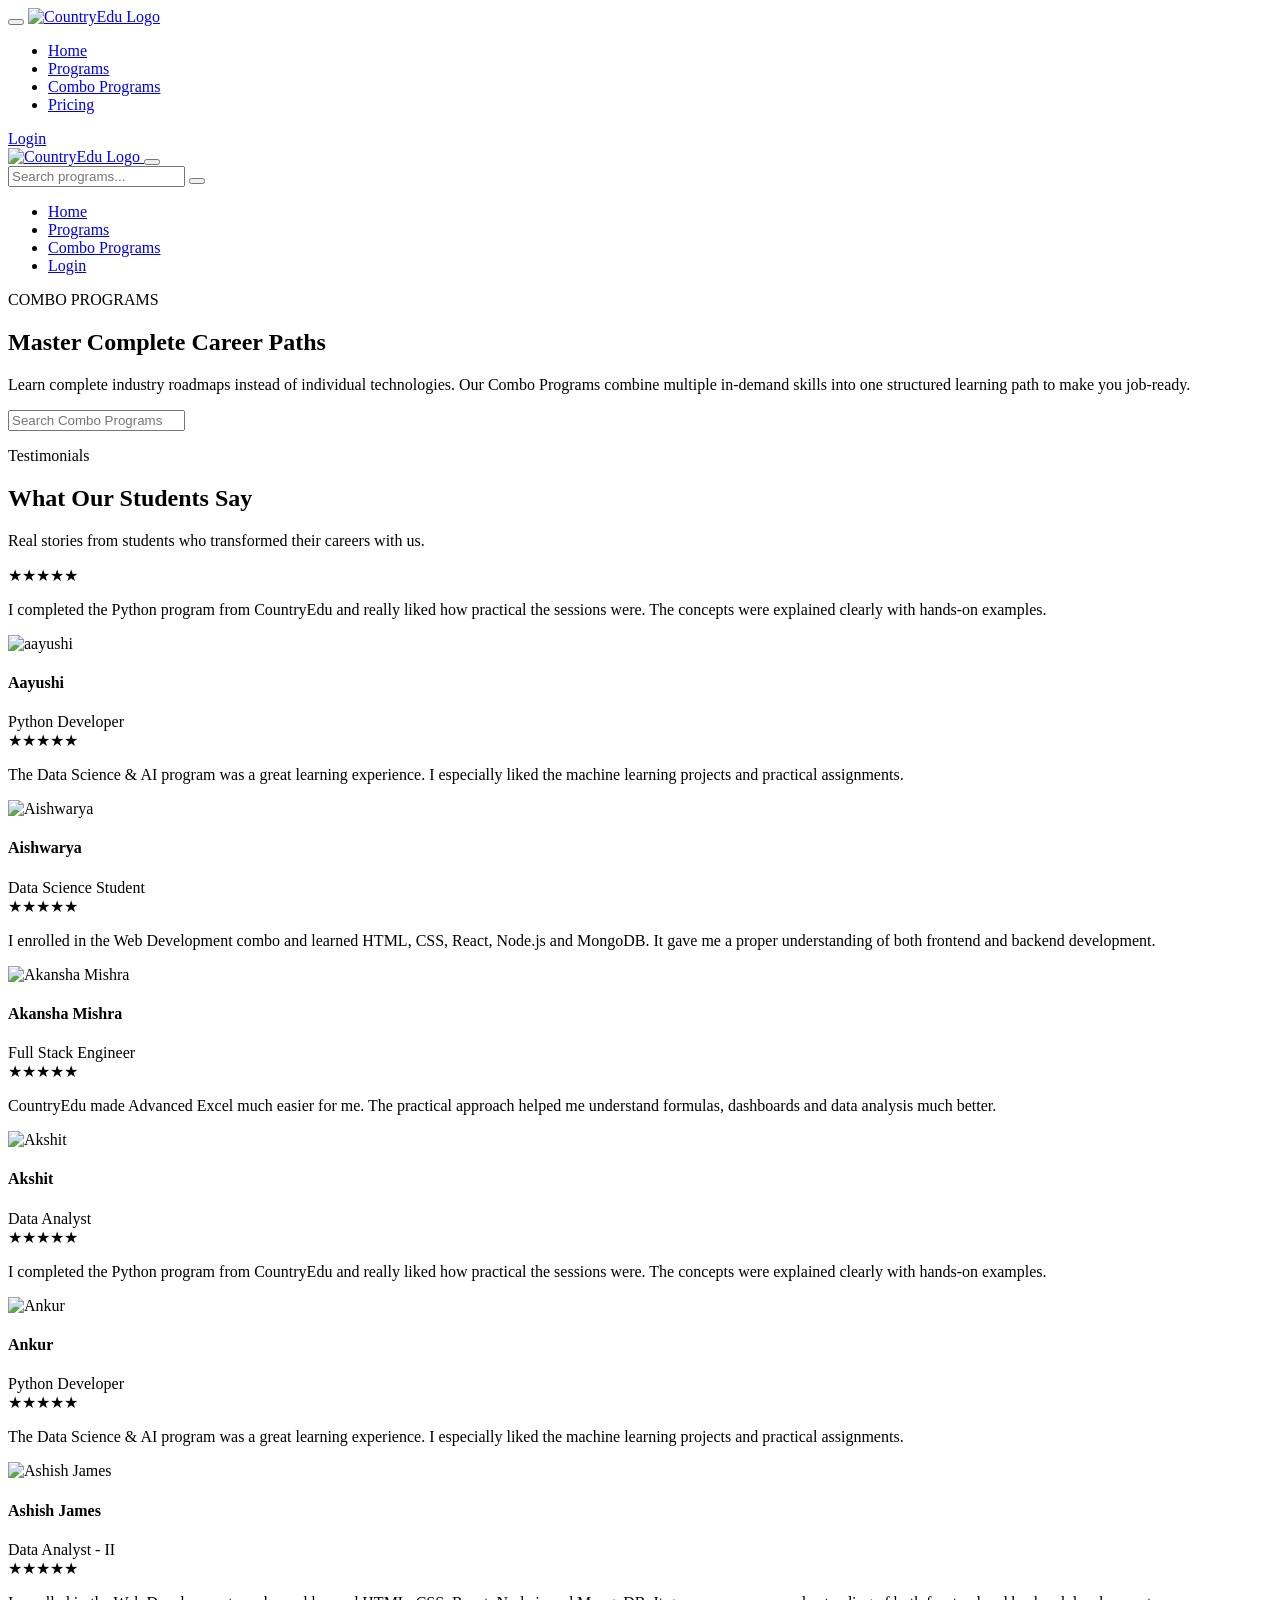
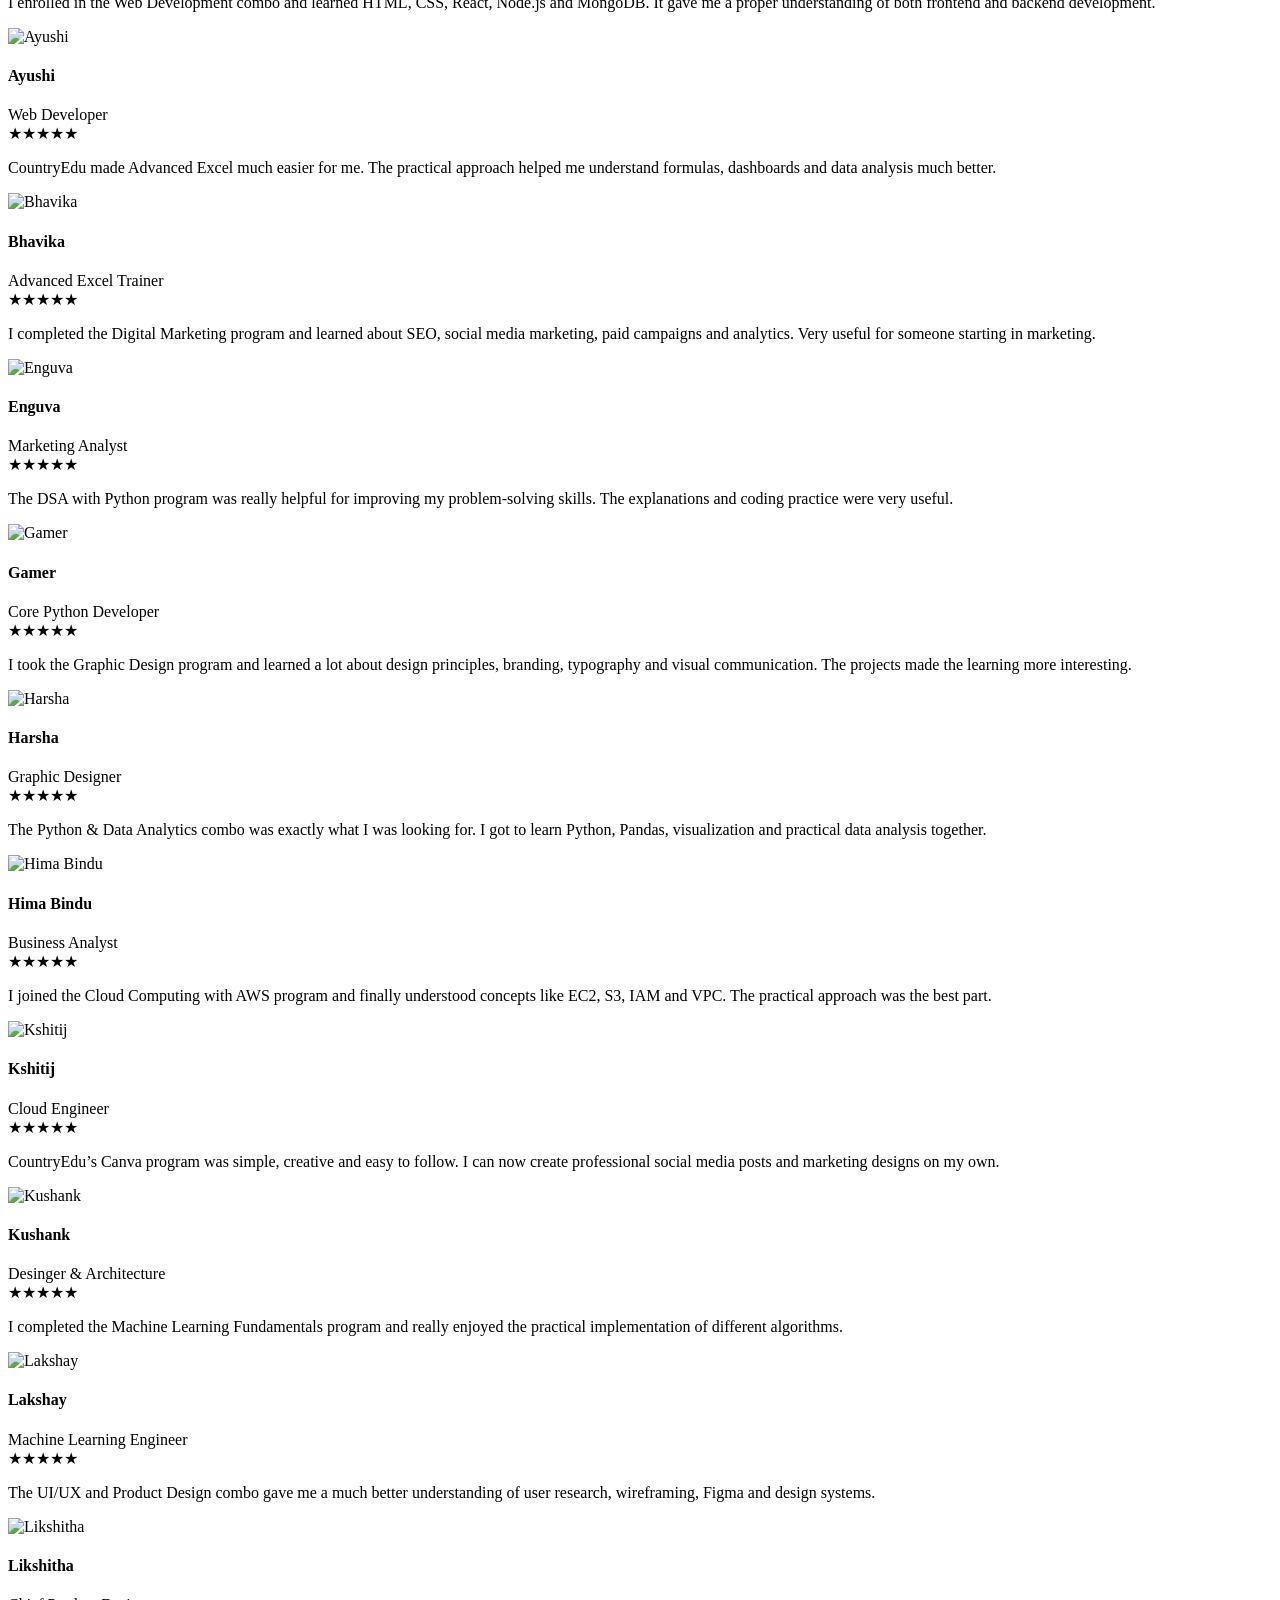
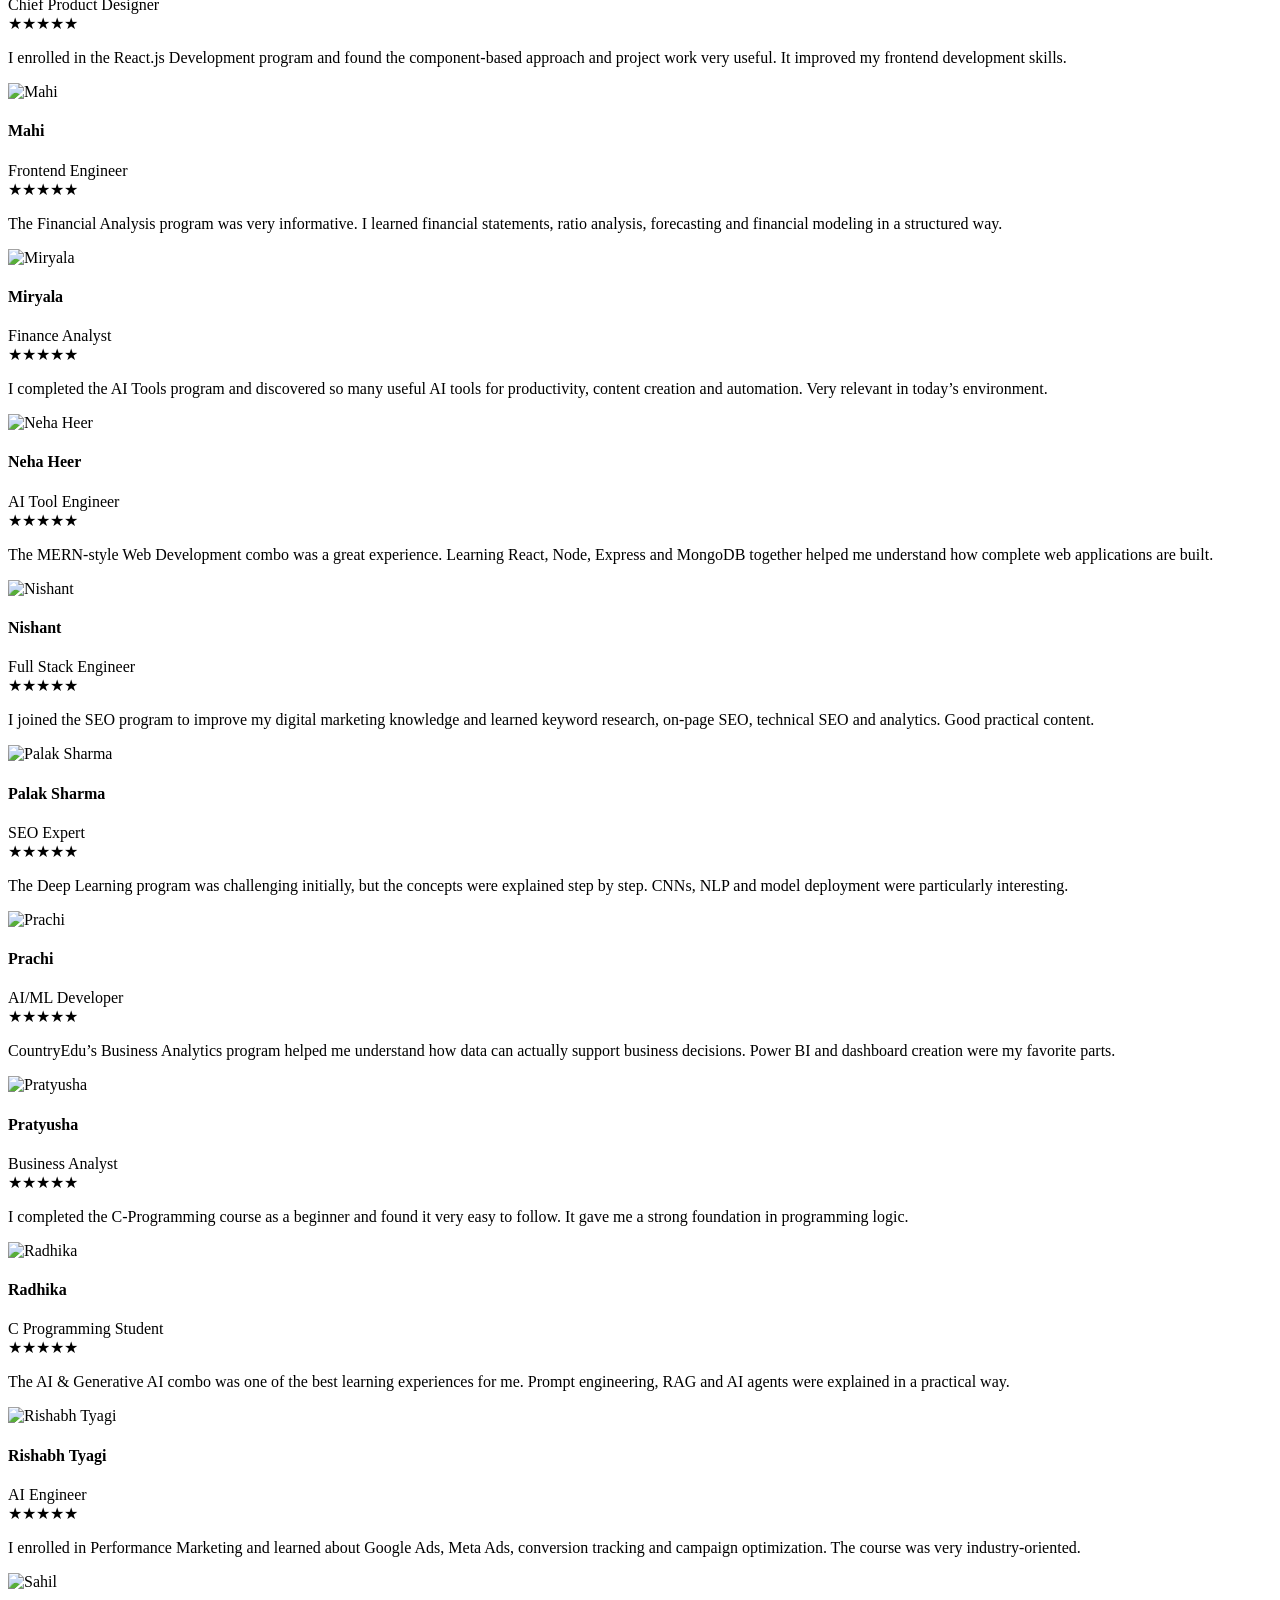
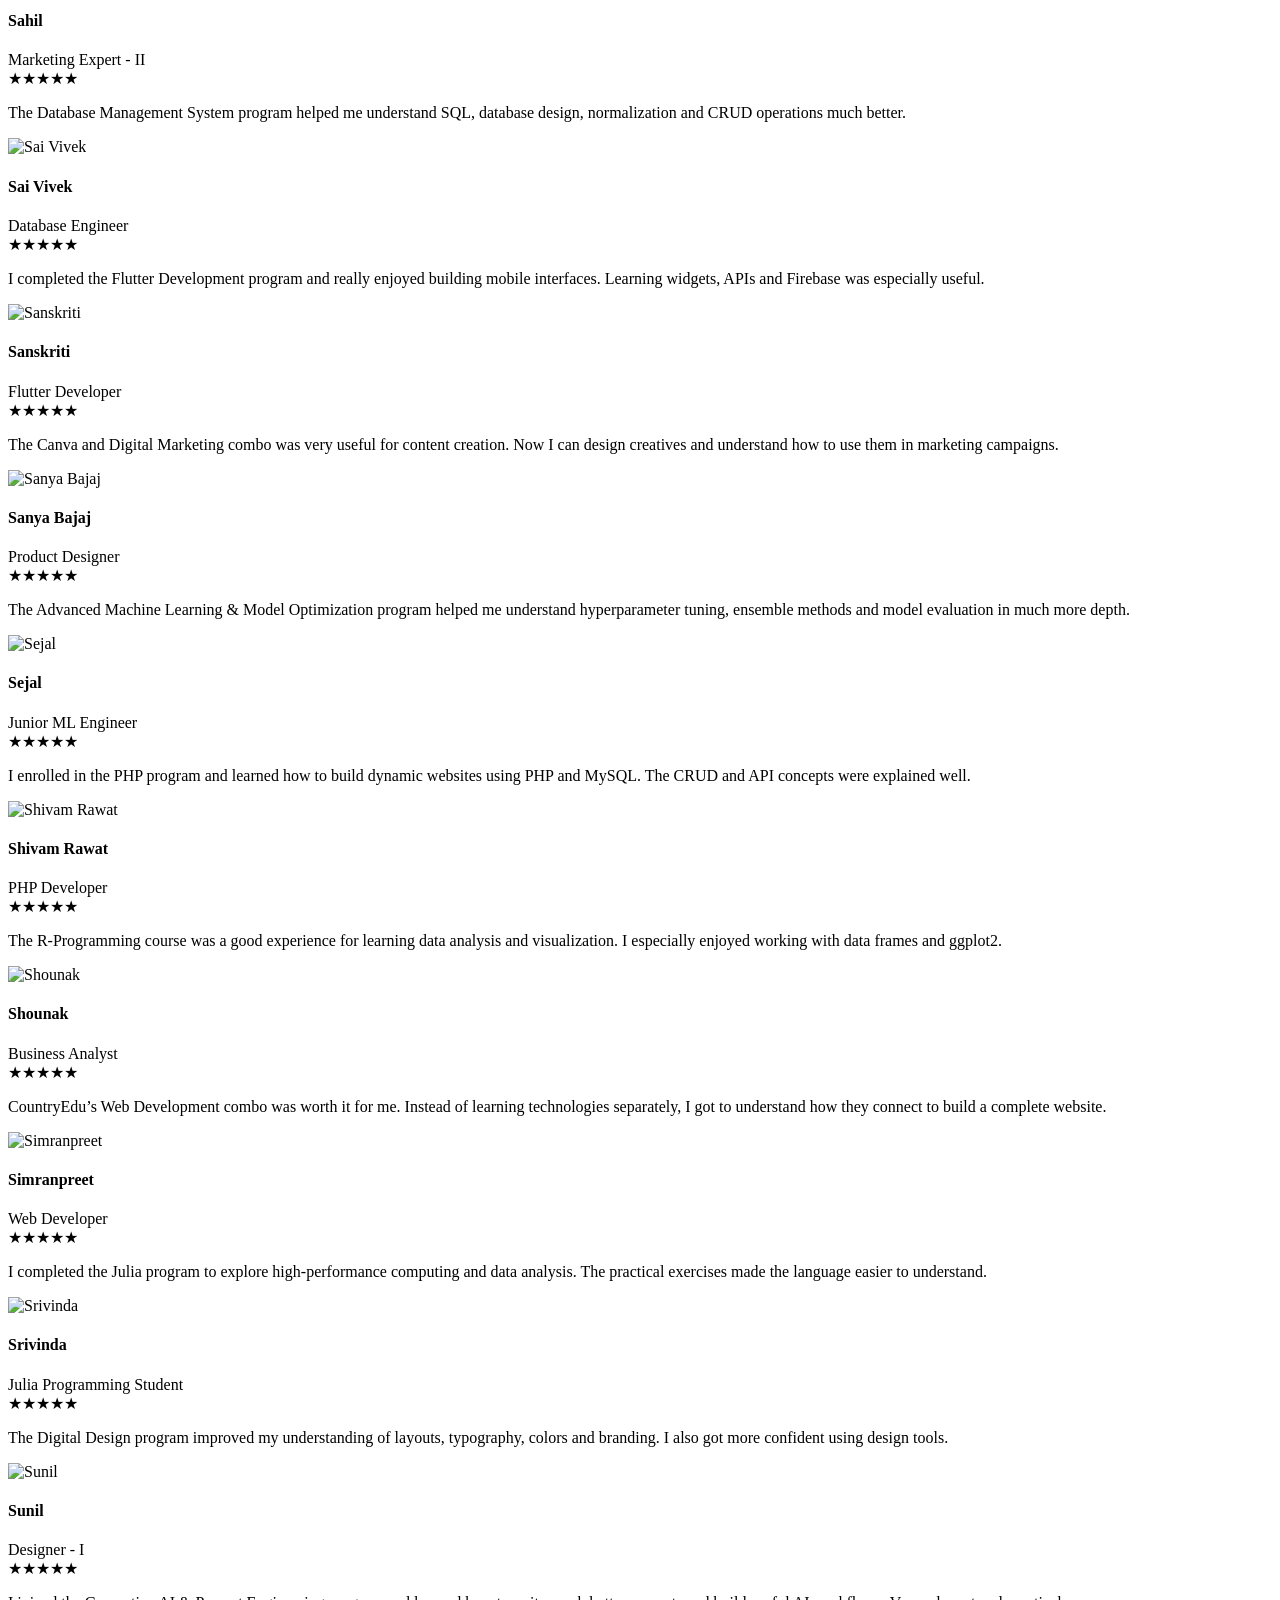
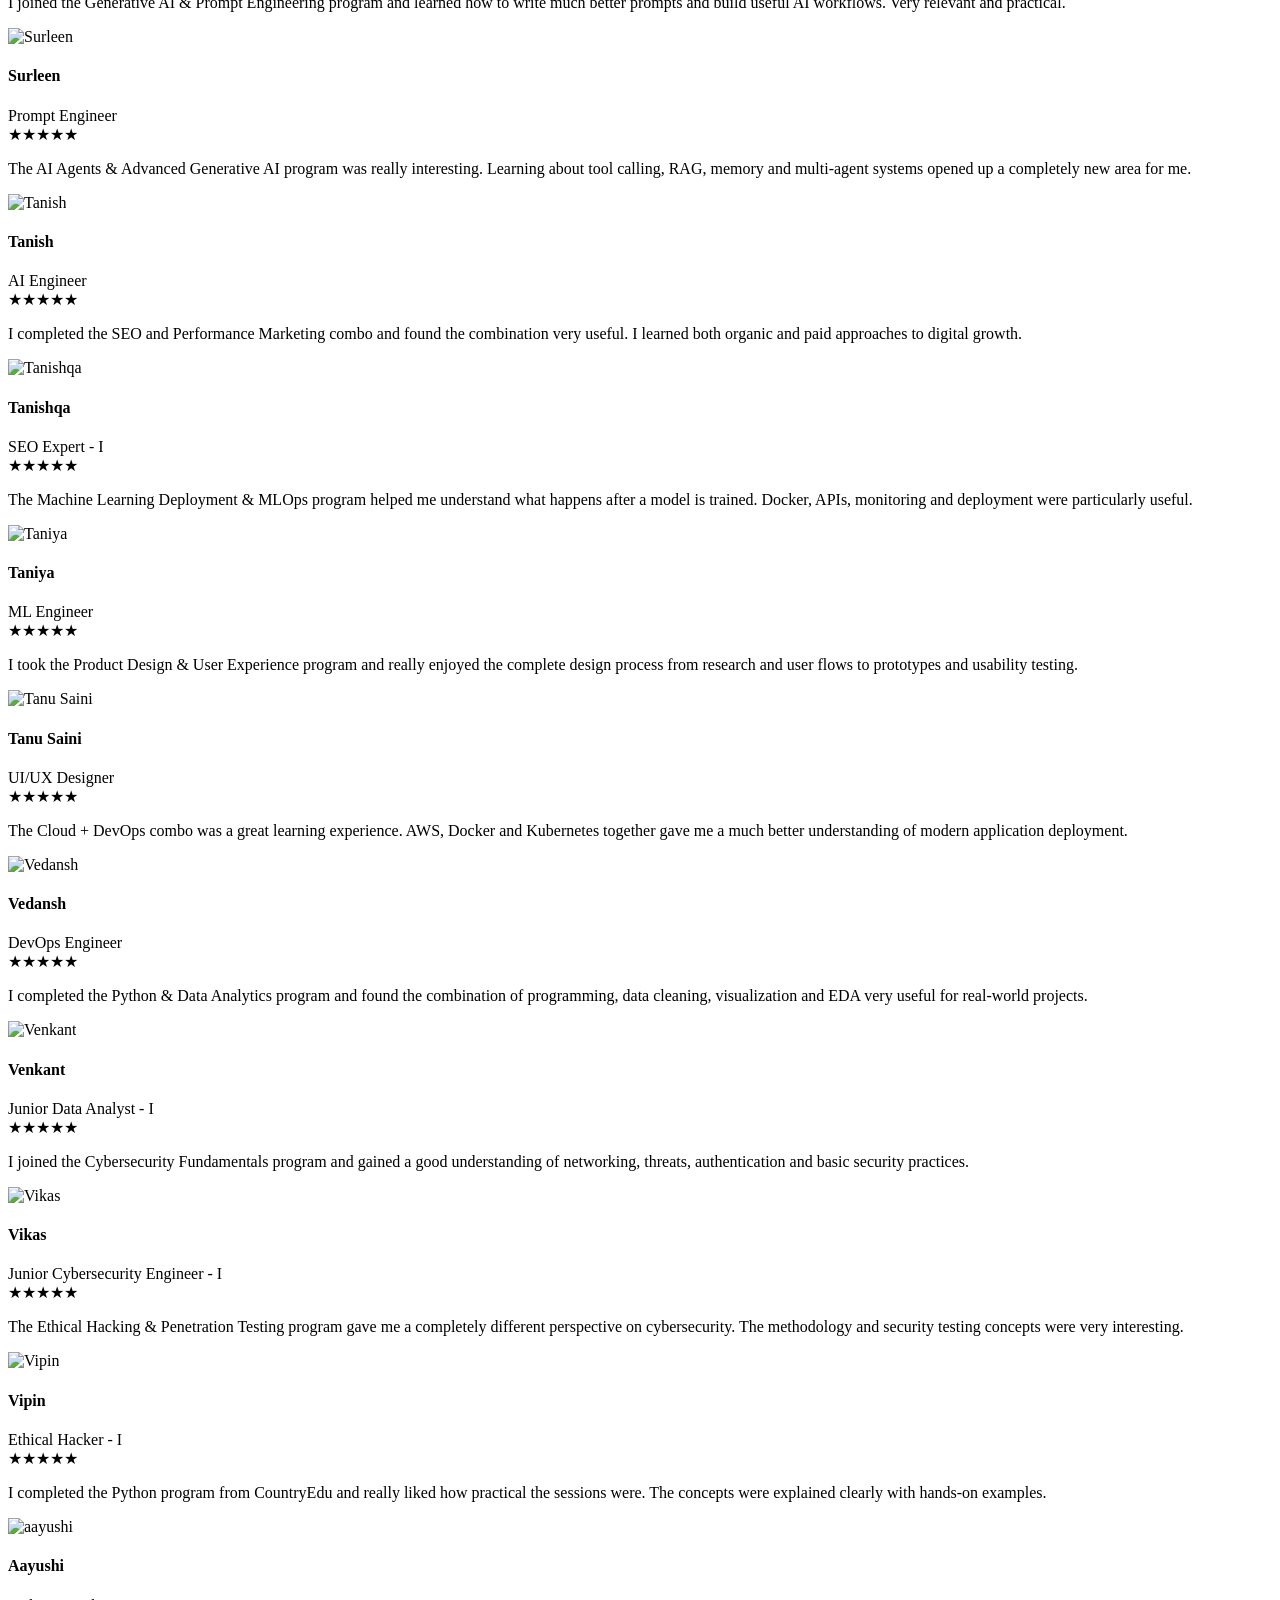
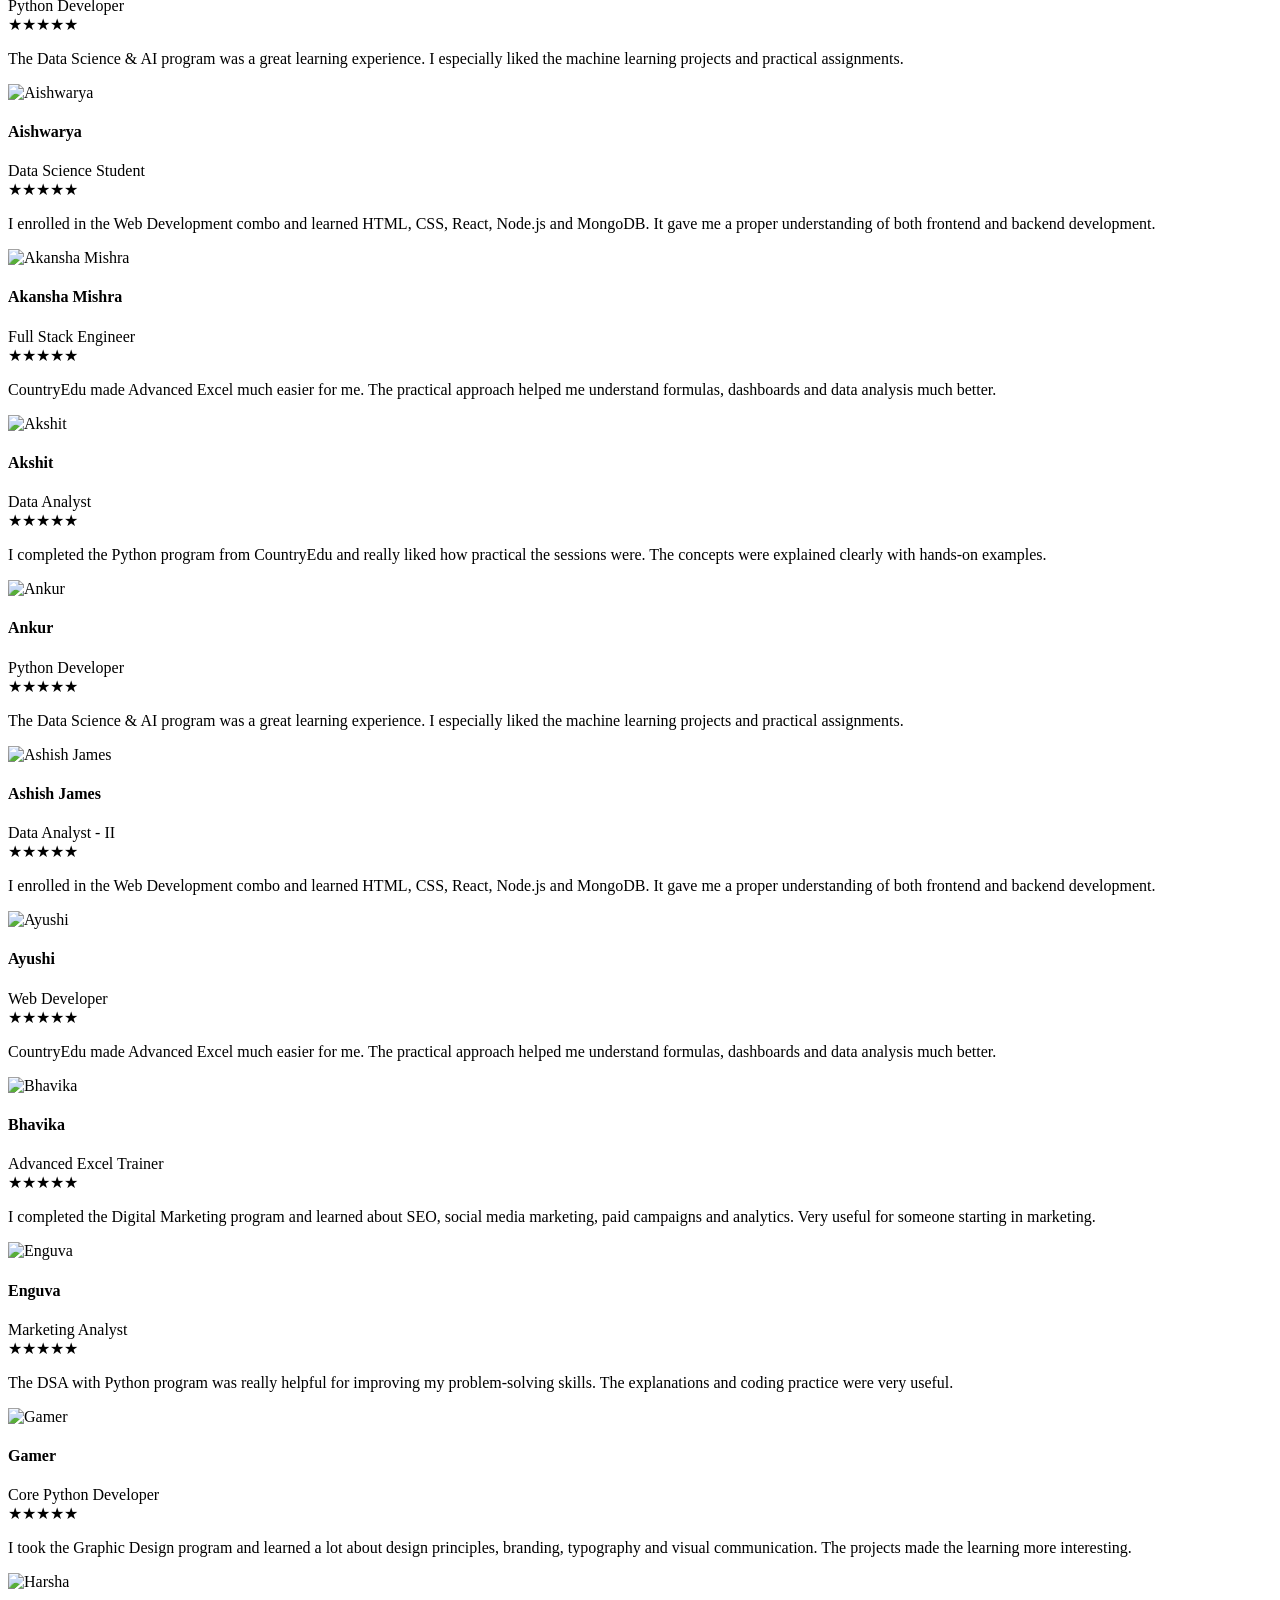
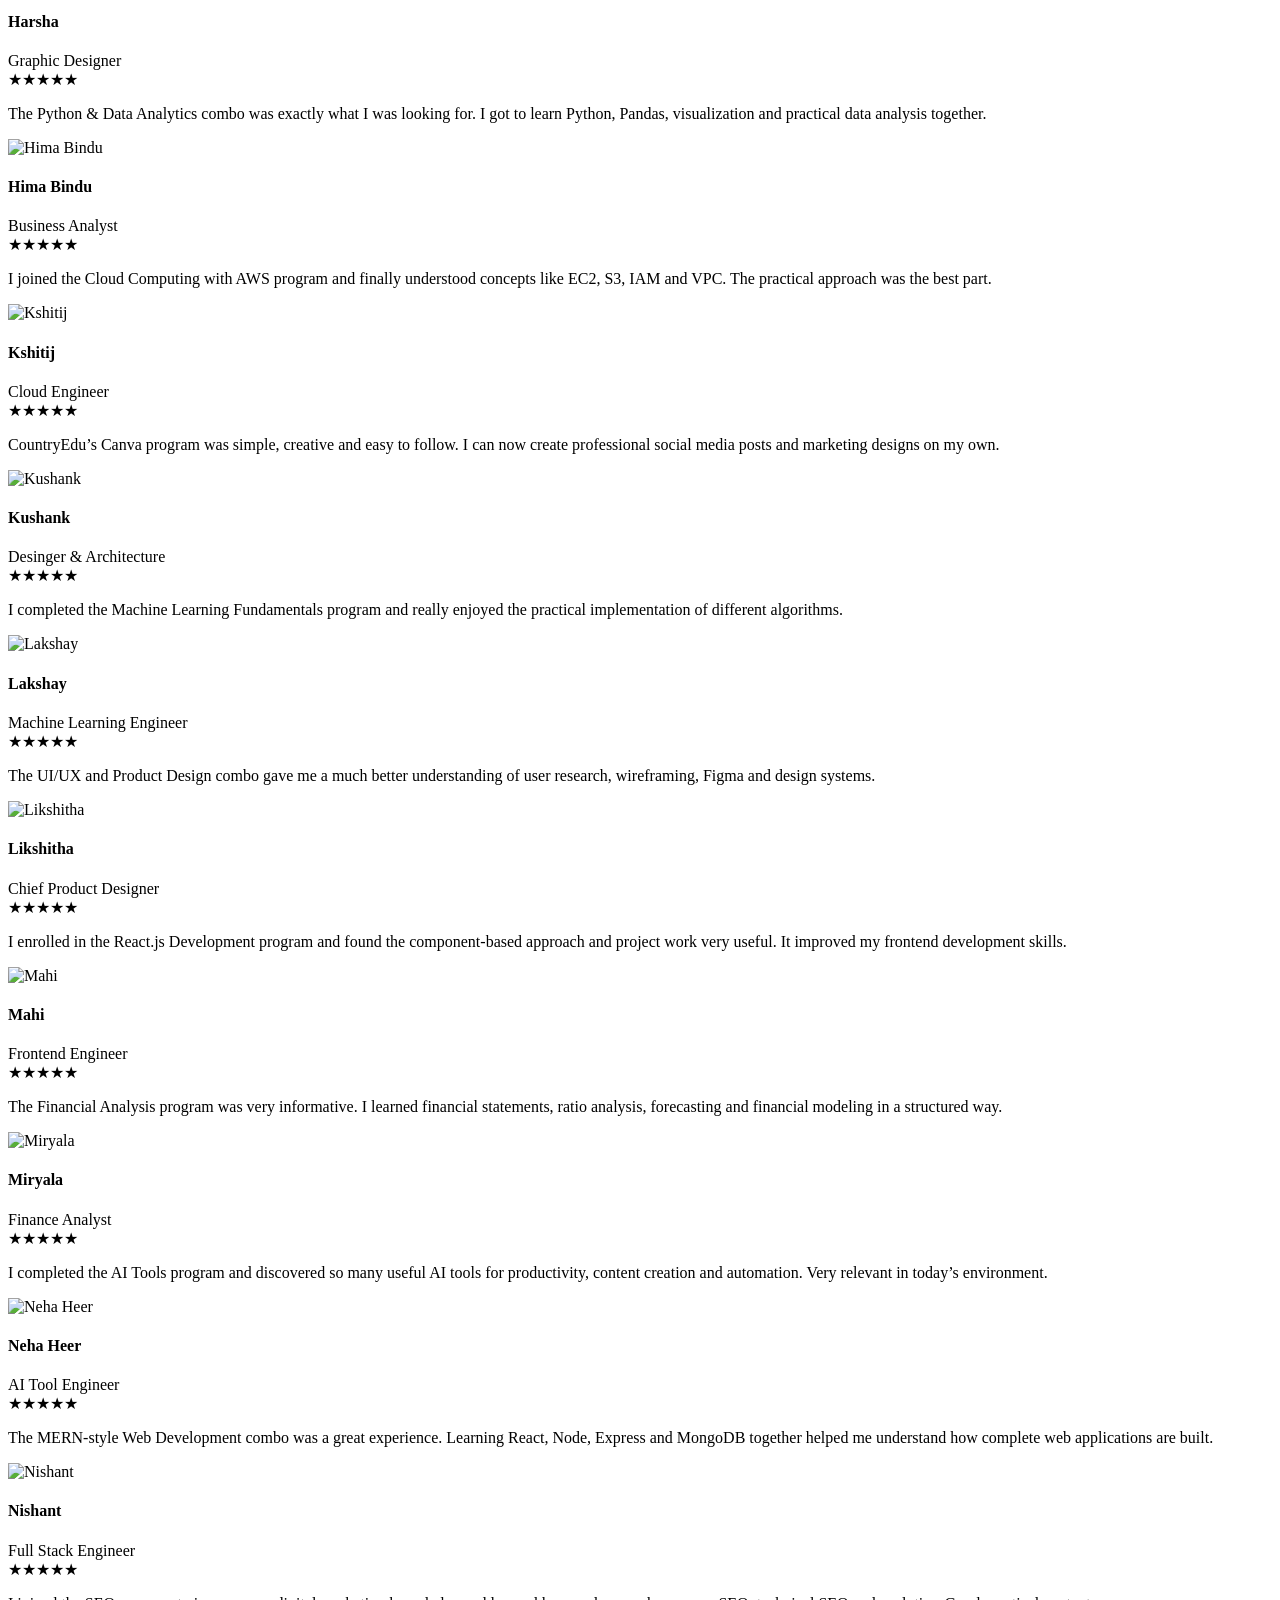
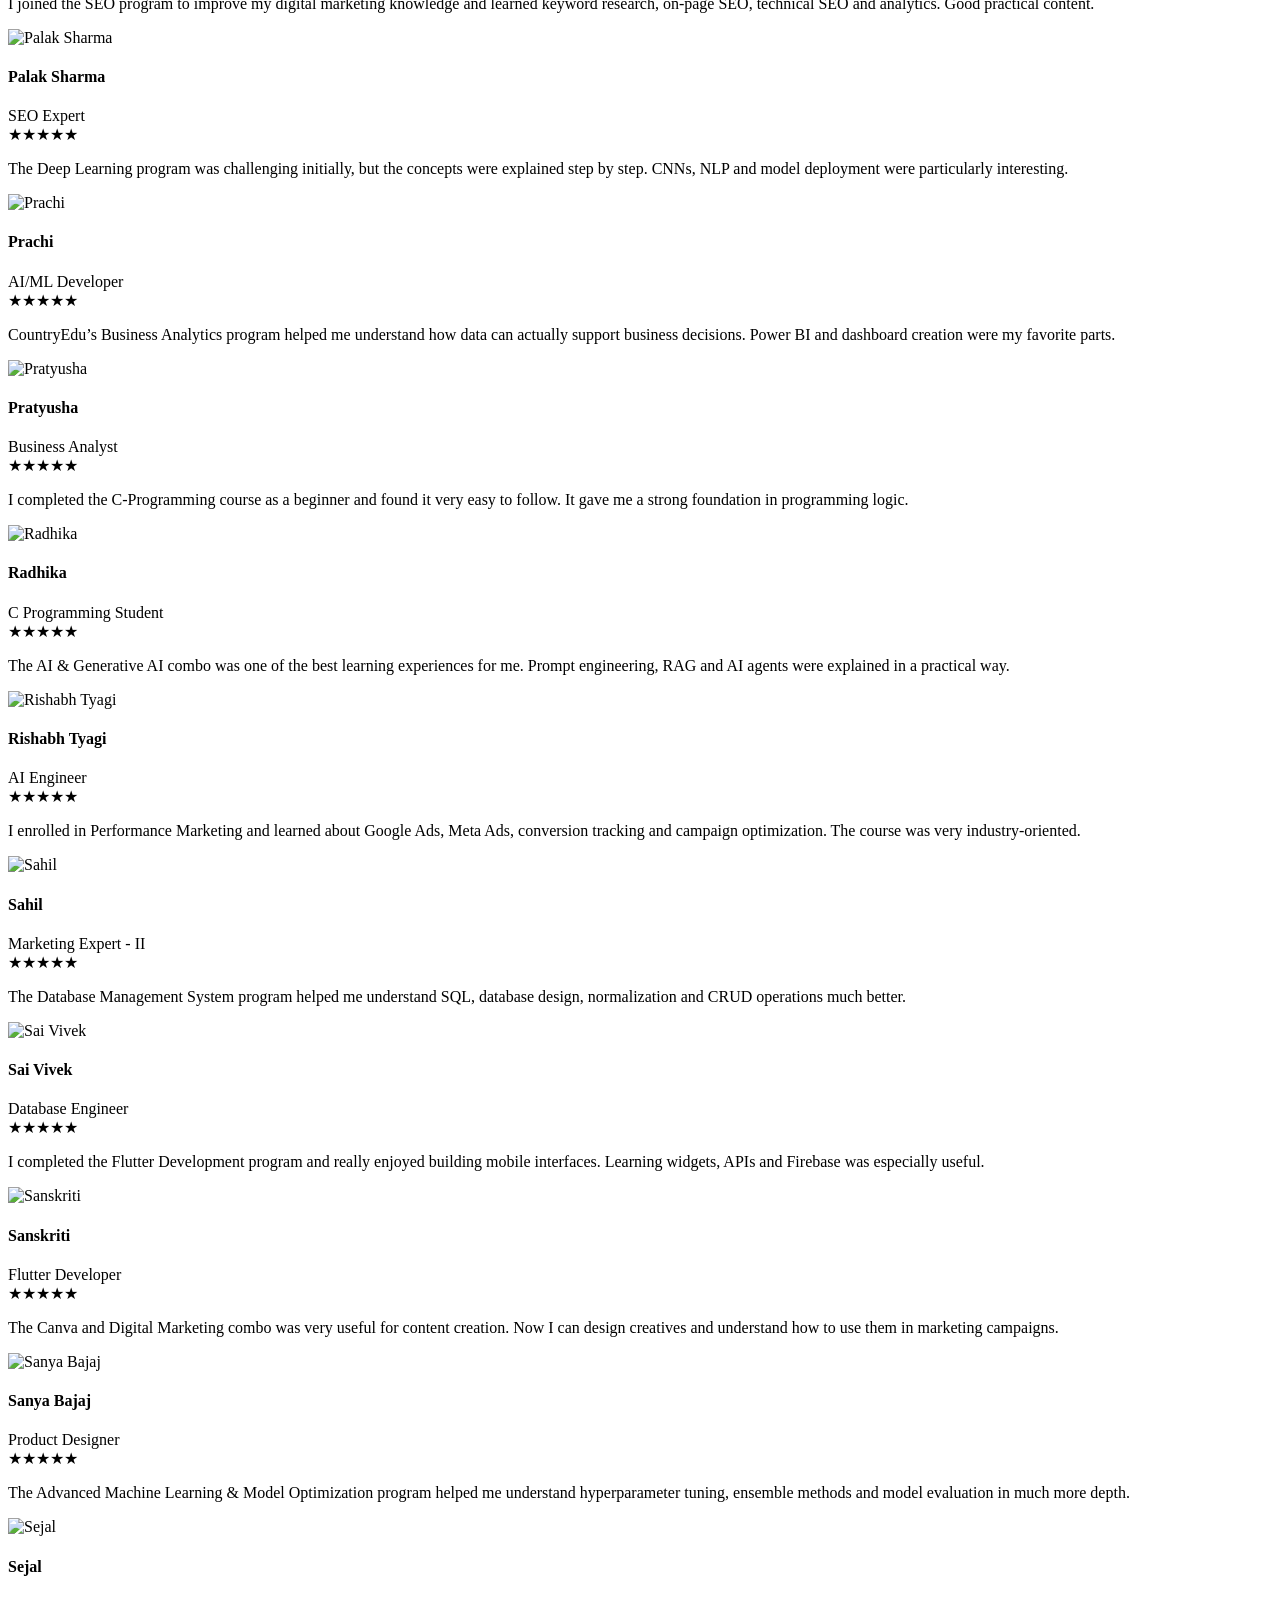
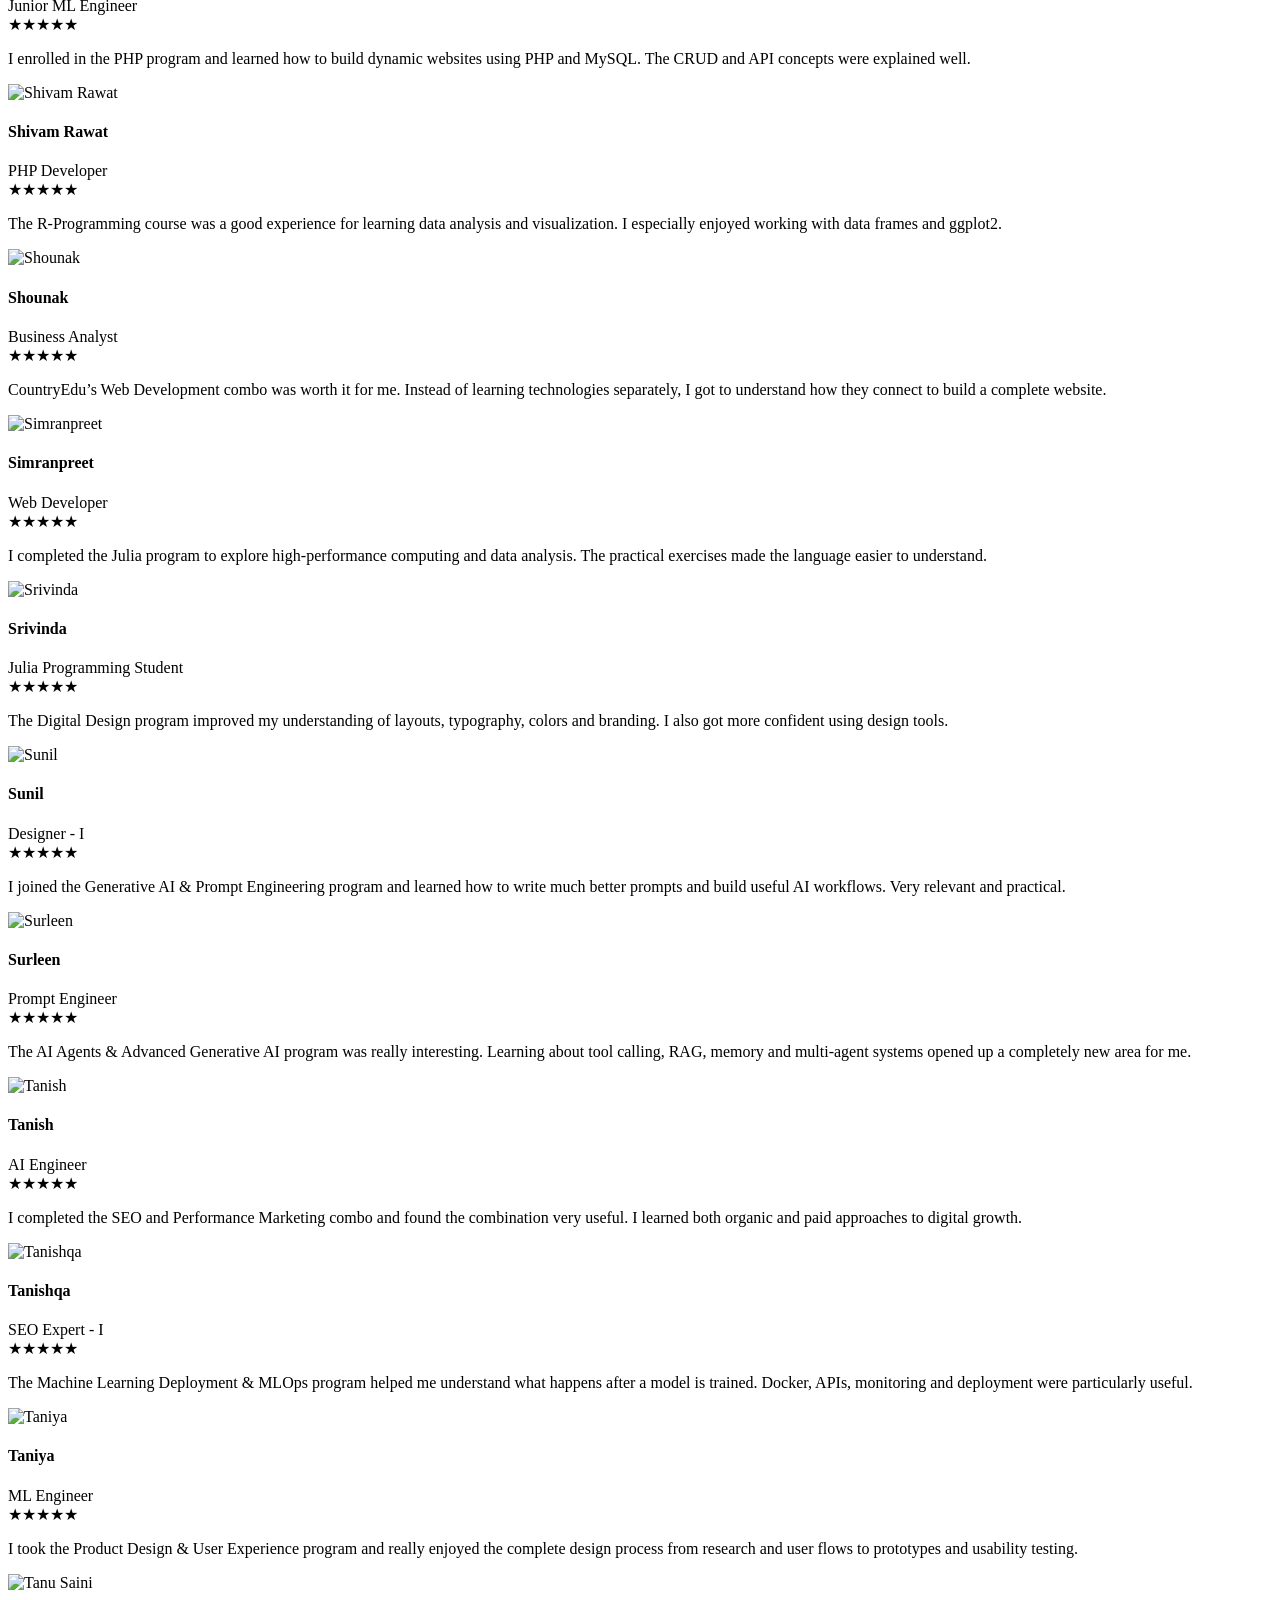
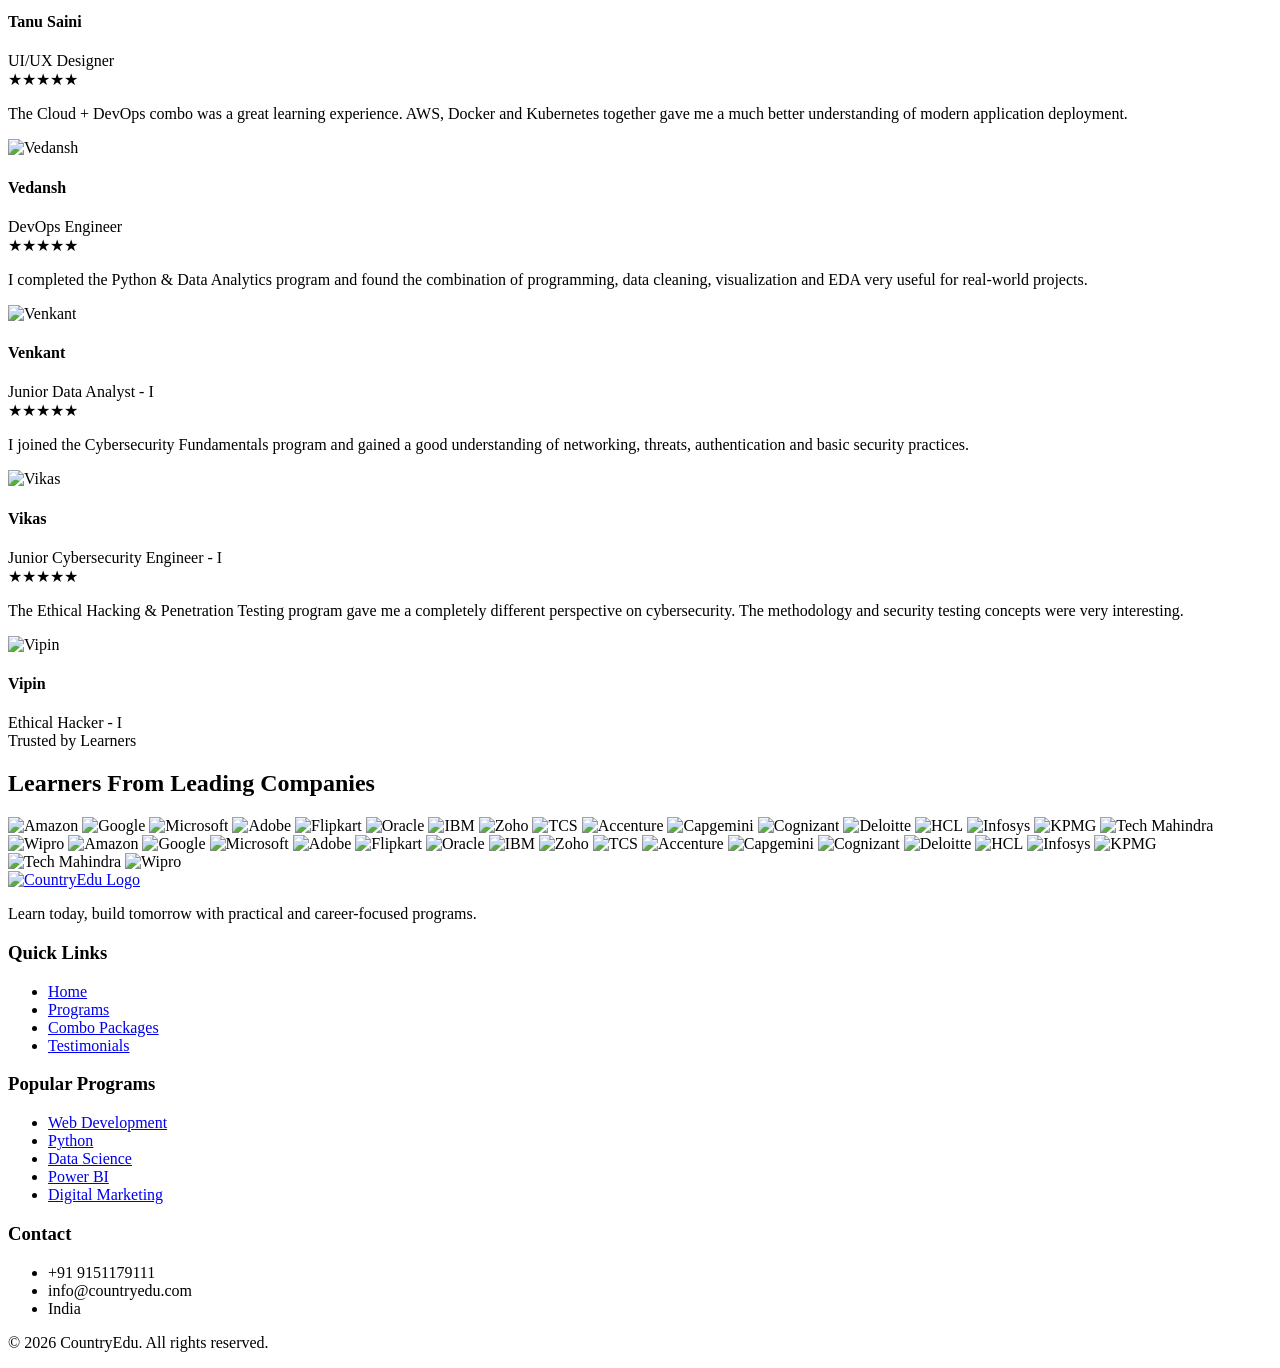
==== combos.html @ a7b1a07c "Add files via upload" ====
<!DOCTYPE html>
<html lang="en">

<head>
    <meta charset="UTF-8">
    <meta name="viewport" content="width=device-width, initial-scale=1.0">
    <link rel="icon" type="image/png" href="assets/images/logos/favicon.png">

    <title>Combo Programs | CountryEdu</title>

    <meta
        name="description"
        content="Explore CountryEdu's complete career roadmap combo programs designed by industry experts.">

    <!-- Google Fonts -->
    <link rel="preconnect" href="https://fonts.googleapis.com">
    <link rel="preconnect" href="https://fonts.gstatic.com" crossorigin>

    <link href="https://fonts.googleapis.com/css2?family=Inter:wght@300;400;500;600;700;800;900&display=swap"
        rel="stylesheet">

    <!-- Remix Icons -->
    <link href="https://cdn.jsdelivr.net/npm/remixicon/fonts/remixicon.css" rel="stylesheet">

    <!-- Shared CSS -->
    <link rel="stylesheet" href="css/global.css">

</head>

<body>

    <!-- ================= HEADER ================= -->

    <header>

        <div class="container">

            <nav class="navbar">

                <button
                    class="menu-btn"
                    type="button"
                    aria-label="Open navigation menu"
                    aria-expanded="false">

                    <i class="ri-menu-line"></i>

                </button>

                <a href="index.html#hero" class="logo">
                    <img src="assets/images/logos/logo.png" alt="CountryEdu Logo">
                </a>

                <ul class="nav-links">

                    <li>
                        <a href="index.html#hero">Home</a>
                    </li>

                    <li>
                        <a href="programs.html">Programs</a>
                    </li>

                    <li>
                        <a href="combos.html" class="active">
                            Combo Programs
                        </a>
                    </li>
                    <li><a href="pricing.html">Pricing</a></li>
                </ul>

                <div class="nav-buttons">

                    <a href="https://lms.countryedu.com/" class="login-btn">
                        Login
                    </a>

                </div>

            </nav>

        </div>

    </header>
        <!-- Mobile Full-Screen Menu -->

    <div class="mobile-menu" id="mobileMenu">

        <div class="mobile-menu-top">

            <a href="index.html" class="mobile-menu-logo">
                <img src="assets/images/logos/logo.png" alt="CountryEdu Logo">
            </a>

            <button class="mobile-menu-close" type="button" aria-label="Close navigation menu">
                <i class="ri-close-line"></i>
            </button>

        </div>

        <div class="mobile-menu-search">
            <input type="text" id="mobile-search-input" placeholder="Search programs...">
            <button type="button" class="mobile-search-btn" aria-label="Search">
                <i class="ri-search-line"></i>
            </button>
        </div>

        <ul class="mobile-menu-links">
            <li><a href="index.html#hero">Home</a></li>
            <li><a href="programs.html">Programs</a></li>
            <li><a href="combos.html" class="active">Combo Programs</a></li>
            <li><a href="https://lms.countryedu.com/" class="mobile-login-btn">Login</a></li>
        </ul>

        <div class="mobile-menu-socials">
           <a href="https://www.instagram.com/countryedu_/?hl=en"><i class="ri-instagram-line"></i></a>

                    <a href="https://www.linkedin.com/company/countryedu-private-limited/?originalSubdomain=in"><i class="ri-linkedin-fill"></i></a>

                    <a href="https://www.youtube.com/@countryeduacademy"><i class="ri-youtube-fill"></i></a>
        </div>

    </div>

    <div class="mobile-menu-backdrop" id="mobileMenuBackdrop"></div>


    <!-- ================= MAIN ================= -->

    <main>

        <!-- ================= HERO ================= -->
        <section class="combo-hero">
            <div class="container">
                <div class="hero-copy">
                    <p class="section-badge">
                        COMBO PROGRAMS
                    </p>
                    <h1 class="section-title">
                        Master Complete <span>Career Paths</span>
                    </h1>
                    <p class="section-description">
                        Learn complete industry roadmaps instead of individual technologies. Our Combo Programs combine multiple in-demand skills into one structured learning path to make you job-ready.
                    </p>

                    <!-- Search -->
                    <div class="program-search">
                        <i class="ri-search-line"></i>
                        <input
                            type="search"
                            id="program-search-input"
                            placeholder="Search Combo Programs"
                            aria-label="Search Combo Programs">
                    </div>
                    <p class="search-result" id="search-result"></p>
                </div>
            </div>
        </section>

        <!-- ================= COMBO GRID SECTION ================= -->
        <section id="all-programs" class="combo-grid-section">
            <div class="container">
                <div class="program-grid" id="programs-grid"></div>
            </div>
        </section>

    <!-- ================= TESTIMONIALS ================= -->

    <!-- TESTIMONIALS -->
      <section id="testimonials">
        <div class="container">
          <div class="section-header">
            <span class="section-badge">Testimonials</span>

            <h2 class="section-title">What Our <span>Students Say</span></h2>

            <p class="section-description">
              Real stories from students who transformed their careers with us.
            </p>
          </div>
        </div>

         <div class="testimonial-marquee">

            <div class="testimonial-track">

                <!-- Aayushi -->
                <div class="testimonial-card">
                    <div class="stars">★★★★★</div>
                    <p>
                        I completed the Python program from CountryEdu and really liked how practical the sessions were. The concepts were explained clearly with hands-on examples.
                    </p>
                    <div class="student">
                        <img src="assets/images/students_testimonials/aayushi.jpg.jpeg" alt="aayushi">
                        <div>
                            <h4>Aayushi</h4>
                            <span>Python Developer</span>
                        </div>
                    </div>
                </div>

                <!-- Aishwarya -->
                <div class="testimonial-card">
                    <div class="stars">★★★★★</div>
                    <p>
                        The Data Science & AI program was a great learning experience. I especially liked the machine learning projects and practical assignments.
                    </p>
                    <div class="student">
                        <img src="assets/images/students_testimonials/aishwarya.jpg.jpeg" alt="Aishwarya">
                        <div>
                            <h4>Aishwarya</h4>
                            <span>Data Science Student</span>
                        </div>
                    </div>
                </div>

                <!-- Akansha Mishra -->
                <div class="testimonial-card">
                    <div class="stars">★★★★★</div>
                    <p>
                        I enrolled in the Web Development combo and learned HTML, CSS, React, Node.js and MongoDB. It gave me a proper understanding of both frontend and backend development.
                    </p>
                    <div class="student">
                        <img src="assets/images/students_testimonials/akanksha.jpg.jpeg" alt="Akansha Mishra">
                        <div>
                            <h4>Akansha Mishra</h4>
                            <span>Full Stack Engineer</span>
                        </div>
                    </div>
                </div>

                <!-- Akshit -->
                <div class="testimonial-card">
                    <div class="stars">★★★★★</div>
                    <p>
                        CountryEdu made Advanced Excel much easier for me. 
                        The practical approach helped me understand formulas, dashboards
                         and data analysis much better.
                    </p>
                    <div class="student">
                        <img src="assets/images/students_testimonials/akshit.jpg.jpeg" alt="Akshit">
                        <div>
                            <h4>Akshit</h4>
                            <span>Data Analyst</span>
                        </div>
                    </div>
                </div>

                <!-- Ankur -->
<div class="testimonial-card">
    <div class="stars">★★★★★</div>
        <p>
            I completed the Python program from CountryEdu and really liked how practical the sessions were. The concepts were explained clearly with hands-on examples.
        </p>
        <div class="student">
            <img src="assets/images/students_testimonials/ankur.jpg.jpeg" alt="Ankur">
            <div>
                <h4>Ankur</h4>
                <span>Python Developer</span>
            </div>
        </div>
    </div>

    <!-- Ashish James -->
    <div class="testimonial-card">
        <div class="stars">★★★★★</div>
        <p>
            The Data Science & AI program was a great learning experience. I especially liked the machine learning projects and practical assignments.
        </p>
        <div class="student">
            <img src="assets/images/students_testimonials/ashish-james.jpg.jpeg" alt="Ashish James">
            <div>
                <h4>Ashish James</h4>
                <span>Data Analyst - II</span>
            </div>
        </div>
    </div>

    <!-- Ayushi -->
    <div class="testimonial-card">
        <div class="stars">★★★★★</div>
        <p>
            I enrolled in the Web Development combo and learned HTML, CSS, React, Node.js and MongoDB. It gave me a proper understanding of both frontend and backend development.
        </p>
        <div class="student">
            <img src="assets/images/students_testimonials/Ayushi.jpg.jpeg" alt="Ayushi">
            <div>
                <h4>Ayushi</h4>
                <span>Web Developer</span>
            </div>
        </div>
    </div>

    <!-- Bhavika -->
    <div class="testimonial-card">
        <div class="stars">★★★★★</div>
        <p>
            CountryEdu made Advanced Excel much easier for me. The practical approach helped me understand formulas, dashboards and data analysis much better.
        </p>
        <div class="student">
            <img src="assets/images/students_testimonials/bhavika.jpg.jpeg" alt="Bhavika">
            <div>
                <h4>Bhavika</h4>
                <span>Advanced Excel Trainer</span>
            </div>
        </div>
    </div>

    <!-- Enguva -->
    <div class="testimonial-card">
        <div class="stars">★★★★★</div>
        <p>
            I completed the Digital Marketing program and learned about SEO, social media marketing, paid campaigns and analytics. Very useful for someone starting in marketing.
        </p>
        <div class="student">
            <img src="assets/images/students_testimonials/enguva.jpg.jpeg" alt="Enguva">
            <div>
                <h4>Enguva</h4>
                <span>Marketing Analyst</span>
            </div>
        </div>
    </div>

    <!-- Gamer -->
    <div class="testimonial-card">
        <div class="stars">★★★★★</div>
        <p>
            The DSA with Python program was really helpful for improving my problem-solving skills. The explanations and coding practice were very useful.
        </p>
        <div class="student">
            <img src="assets/images/students_testimonials/gamer.jpg.jpeg" alt="Gamer">
            <div>
                <h4>Gamer</h4>
                <span>Core Python Developer </span>
            </div>
        </div>
    </div>

    <!-- Harsha -->
    <div class="testimonial-card">
        <div class="stars">★★★★★</div>
        <p>
            I took the Graphic Design program and learned a lot about design principles, branding, typography and visual communication. The projects made the learning more interesting.
        </p>
        <div class="student">
            <img src="assets/images/students_testimonials/harsha.jpg.jpeg" alt="Harsha">
            <div>
                <h4>Harsha</h4>
                <span>Graphic Designer</span>
            </div>
        </div>
    </div>

    <!-- Hima Bindu -->
    <div class="testimonial-card">
        <div class="stars">★★★★★</div>
        <p>
            The Python & Data Analytics combo was exactly what I was looking for. I got to learn Python, Pandas, visualization and practical data analysis together.
        </p>
        <div class="student">
            <img src="assets/images/students_testimonials/hima-bindu.jpg.jpeg" alt="Hima Bindu">
            <div>
                <h4>Hima Bindu</h4>
                <span>Business Analyst </span>
            </div>
        </div>
    </div>

    <!-- Kshitij -->
    <div class="testimonial-card">
        <div class="stars">★★★★★</div>
        <p>
            I joined the Cloud Computing with AWS program and finally understood concepts like EC2, S3, IAM and VPC. The practical approach was the best part.
        </p>
        <div class="student">
            <img src="assets/images/students_testimonials/kshitij.jpg.jpeg" alt="Kshitij">
            <div>
                <h4>Kshitij</h4>
                <span>Cloud Engineer</span>
            </div>
        </div>
    </div>

    <!-- Kushank -->
    <div class="testimonial-card">
        <div class="stars">★★★★★</div>
        <p>
            CountryEdu’s Canva program was simple, creative and easy to follow. I can now create professional social media posts and marketing designs on my own.
        </p>
        <div class="student">
            <img src="assets/images/students_testimonials/kushank.jpg.jpeg" alt="Kushank">
            <div>
                <h4>Kushank</h4>
                <span>Desinger & Architecture</span>
            </div>
        </div>
    </div>

    <!-- Lakshay -->
    <div class="testimonial-card">
        <div class="stars">★★★★★</div>
        <p>
            I completed the Machine Learning Fundamentals program and really enjoyed the practical implementation of different algorithms.
        </p>
        <div class="student">
            <img src="assets/images/students_testimonials/lakshay.jpg.jpeg" alt="Lakshay">
            <div>
                <h4>Lakshay</h4>
                <span>Machine Learning Engineer</span>
            </div>
        </div>
    </div>

    <!-- Likshitha -->
    <div class="testimonial-card">
        <div class="stars">★★★★★</div>
        <p>
            The UI/UX and Product Design combo gave me a much better understanding of user research, wireframing, Figma and design systems.
        </p>
        <div class="student">
            <img src="assets/images/students_testimonials/likshitha.jpg.jpeg" alt="Likshitha">
            <div>
                <h4>Likshitha</h4>
                <span>Chief Product Designer </span>
            </div>
        </div>
    </div>

    <!-- Mahi -->
    <div class="testimonial-card">
        <div class="stars">★★★★★</div>
        <p>
            I enrolled in the React.js Development program and found the component-based approach and project work very useful. It improved my frontend development skills.
        </p>
        <div class="student">
            <img src="assets/images/students_testimonials/mahi.jpg.jpeg" alt="Mahi">
            <div>
                <h4>Mahi</h4>
                <span>Frontend Engineer</span>
            </div>
        </div>
    </div>

    <!-- Miryala -->
    <div class="testimonial-card">
        <div class="stars">★★★★★</div>
        <p>
            The Financial Analysis program was very informative. I learned financial statements, ratio analysis, forecasting and financial modeling in a structured way.
        </p>
        <div class="student">
            <img src="assets/images/students_testimonials/miryala.jpg.jpeg" alt="Miryala">
            <div>
                <h4>Miryala</h4>
                <span>Finance Analyst</span>
            </div>
        </div>
    </div>

    <!-- Neha Heer -->
    <div class="testimonial-card">
        <div class="stars">★★★★★</div>
        <p>
            I completed the AI Tools program and discovered so many useful AI tools for productivity, content creation and automation. Very relevant in today’s environment.
        </p>
        <div class="student">
            <img src="assets/images/students_testimonials/neha-heer.jpg.jpeg" alt="Neha Heer">
            <div>
                <h4>Neha Heer</h4>
                <span>AI Tool Engineer</span>
            </div>
        </div>
    </div>

    <!-- Nishant -->
    <div class="testimonial-card">
        <div class="stars">★★★★★</div>
        <p>
            The MERN-style Web Development combo was a great experience. Learning React, Node, Express and MongoDB together helped me understand how complete web applications are built.
        </p>
        <div class="student">
            <img src="assets/images/students_testimonials/nishant.jpg.jpeg" alt="Nishant">
            <div>
                <h4>Nishant</h4>
                <span>Full Stack Engineer</span>
            </div>
        </div>
    </div>

    <!-- Palak Sharma -->
    <div class="testimonial-card">
        <div class="stars">★★★★★</div>
        <p>
            I joined the SEO program to improve my digital marketing knowledge and learned keyword research, on-page SEO, technical SEO and analytics. Good practical content.
        </p>
        <div class="student">
            <img src="assets/images/students_testimonials/palak-sharma.jpg.jpeg" alt="Palak Sharma">
            <div>
                <h4>Palak Sharma</h4>
                <span>SEO Expert</span>
            </div>
        </div>
    </div>

    <!-- Prachi -->
    <div class="testimonial-card">
        <div class="stars">★★★★★</div>
        <p>
            The Deep Learning program was challenging initially, but the concepts were explained step by step. CNNs, NLP and model deployment were particularly interesting.
        </p>
        <div class="student">
            <img src="assets/images/students_testimonials/prachi.jpg.jpeg" alt="Prachi">
            <div>
                <h4>Prachi</h4>
                <span>AI/ML Developer</span>
            </div>
        </div>
    </div>

    <!-- Pratyusha -->
    <div class="testimonial-card">
        <div class="stars">★★★★★</div>
        <p>
            CountryEdu’s Business Analytics program helped me understand how data can actually support business decisions. Power BI and dashboard creation were my favorite parts.
        </p>
        <div class="student">
            <img src="assets/images/students_testimonials/pratyusha.jpg.jpeg" alt="Pratyusha">
            <div>
                <h4>Pratyusha</h4>
                <span>Business Analyst</span>
            </div>
        </div>
    </div>

    <!-- Radhika -->
    <div class="testimonial-card">
        <div class="stars">★★★★★</div>
        <p>
            I completed the C-Programming course as a beginner and found it very easy to follow. It gave me a strong foundation in programming logic.
        </p>
        <div class="student">
            <img src="assets/images/students_testimonials/radhika.jpg.jpeg" alt="Radhika">
            <div>
                <h4>Radhika</h4>
                <span>C Programming Student</span>
            </div>
        </div>
    </div>

    <!-- Rishabh Tyagi -->
    <div class="testimonial-card">
        <div class="stars">★★★★★</div>
        <p>
            The AI & Generative AI combo was one of the best learning experiences for me. Prompt engineering, RAG and AI agents were explained in a practical way.
        </p>
        <div class="student">
            <img src="assets/images/students_testimonials/rishabh-tyagi.jpg.jpeg" alt="Rishabh Tyagi">
            <div>
                <h4>Rishabh Tyagi</h4>
                <span>AI Engineer</span>
            </div>
        </div>
    </div>

    <!-- Sahil -->
    <div class="testimonial-card">
        <div class="stars">★★★★★</div>
        <p>
            I enrolled in Performance Marketing and learned about Google Ads, Meta Ads, conversion tracking and campaign optimization. The course was very industry-oriented.
        </p>
        <div class="student">
            <img src="assets/images/students_testimonials/sahil.jpg.jpeg" alt="Sahil">
            <div>
                <h4>Sahil</h4>
                <span>Marketing Expert - II </span>
            </div>
        </div>
    </div>

    <!-- Sai Vivek -->
    <div class="testimonial-card">
        <div class="stars">★★★★★</div>
        <p>
            The Database Management System program helped me understand SQL, database design, normalization and CRUD operations much better.
        </p>
        <div class="student">
            <img src="assets/images/students_testimonials/sai-vivek.jpg.jpeg" alt="Sai Vivek">
            <div>
                <h4>Sai Vivek</h4>
                <span>Database Engineer</span>
            </div>
        </div>
    </div>

    <!-- Sanskriti -->
    <div class="testimonial-card">
        <div class="stars">★★★★★</div>
        <p>
            I completed the Flutter Development program and really enjoyed building mobile interfaces. Learning widgets, APIs and Firebase was especially useful.
        </p>
        <div class="student">
            <img src="assets/images/students_testimonials/sanskriti.jpg.jpeg" alt="Sanskriti">
            <div>
                <h4>Sanskriti</h4>
                <span>Flutter Developer</span>
            </div>
        </div>
    </div>

    <!-- Sanya Bajaj -->
    <div class="testimonial-card">
        <div class="stars">★★★★★</div>
        <p>
            The Canva and Digital Marketing combo was very useful for content creation. Now I can design creatives and understand how to use them in marketing campaigns.
        </p>
        <div class="student">
            <img src="assets/images/students_testimonials/sanya-bajaj.jpg.jpeg" alt="Sanya Bajaj">
            <div>
                <h4>Sanya Bajaj</h4>
                <span>Product Designer</span>
            </div>
        </div>
    </div>

    <!-- Sejal -->
    <div class="testimonial-card">
        <div class="stars">★★★★★</div>
        <p>
            The Advanced Machine Learning & Model Optimization program helped me understand hyperparameter tuning, ensemble methods and model evaluation in much more depth.
        </p>
        <div class="student">
            <img src="assets/images/students_testimonials/sejal.jpg.jpeg" alt="Sejal">
            <div>
                <h4>Sejal</h4>
                <span>Junior ML Engineer</span>
            </div>
        </div>
    </div>

    <!-- Shivam Rawat -->
    <div class="testimonial-card">
        <div class="stars">★★★★★</div>
        <p>
            I enrolled in the PHP program and learned how to build dynamic websites using PHP and MySQL. The CRUD and API concepts were explained well.
        </p>
        <div class="student">
            <img src="assets/images/students_testimonials/shivam-rawat.jpg.jpeg" alt="Shivam Rawat">
            <div>
                <h4>Shivam Rawat</h4>
                <span>PHP Developer</span>
            </div>
        </div>
    </div>

    <!-- Shounak -->
    <div class="testimonial-card">
        <div class="stars">★★★★★</div>
        <p>
            The R-Programming course was a good experience for learning data analysis and visualization. I especially enjoyed working with data frames and ggplot2.
        </p>
        <div class="student">
            <img src="assets/images/students_testimonials/shounak.jpg.jpeg" alt="Shounak">
            <div>
                <h4>Shounak</h4>
                <span>Business Analyst</span>
            </div>
        </div>
    </div>

    <!-- Simranpreet -->
    <div class="testimonial-card">
        <div class="stars">★★★★★</div>
        <p>
            CountryEdu’s Web Development combo was worth it for me. Instead of learning technologies separately, I got to understand how they connect to build a complete website.
        </p>
        <div class="student">
            <img src="assets/images/students_testimonials/simranpreet.jpg.jpeg" alt="Simranpreet">
            <div>
                <h4>Simranpreet</h4>
                <span>Web Developer</span>
            </div>
        </div>
    </div>

    <!-- Srivinda -->
    <div class="testimonial-card">
        <div class="stars">★★★★★</div>
        <p>
            I completed the Julia program to explore high-performance computing and data analysis. The practical exercises made the language easier to understand.
        </p>
        <div class="student">
            <img src="assets/images/students_testimonials/srivinda.jpg.jpeg" alt="Srivinda">
            <div>
                <h4>Srivinda</h4>
                <span>Julia Programming Student</span>
            </div>
        </div>
    </div>

    <!-- Sunil -->
    <div class="testimonial-card">
        <div class="stars">★★★★★</div>
        <p>
            The Digital Design program improved my understanding of layouts, typography, colors and branding. I also got more confident using design tools.
        </p>
        <div class="student">
            <img src="assets/images/students_testimonials/sunil.jpg.jpeg" alt="Sunil">
            <div>
                <h4>Sunil</h4>
                <span>Designer - I</span>
            </div>
        </div>
    </div>

    <!-- Surleen -->
    <div class="testimonial-card">
        <div class="stars">★★★★★</div>
        <p>
            I joined the Generative AI & Prompt Engineering program and learned how to write much better prompts and build useful AI workflows. Very relevant and practical.
        </p>
        <div class="student">
            <img src="assets/images/students_testimonials/surleen.jpg.jpeg" alt="Surleen">
            <div>
                <h4>Surleen</h4>
                <span>Prompt Engineer</span>
            </div>
        </div>
    </div>

    <!-- Tanish -->
    <div class="testimonial-card">
        <div class="stars">★★★★★</div>
        <p>
            The AI Agents & Advanced Generative AI program was really interesting. Learning about tool calling, RAG, memory and multi-agent systems opened up a completely new area for me.
        </p>
        <div class="student">
            <img src="assets/images/students_testimonials/tanish.jpg.jpeg" alt="Tanish">
            <div>
                <h4>Tanish</h4>
                <span>AI Engineer
                </span>
            </div>
        </div>
    </div>

    <!-- Tanishqa -->
    <div class="testimonial-card">
        <div class="stars">★★★★★</div>
        <p>
            I completed the SEO and Performance Marketing combo and found the combination very useful. I learned both organic and paid approaches to digital growth.
        </p>
        <div class="student">
            <img src="assets/images/students_testimonials/tanishqa.jpg.jpeg" alt="Tanishqa">
            <div>
                <h4>Tanishqa</h4>
                <span>SEO Expert - I</span>
            </div>
        </div>
    </div>

    <!-- Taniya -->
    <div class="testimonial-card">
        <div class="stars">★★★★★</div>
        <p>
            The Machine Learning Deployment & MLOps program helped me understand what happens after a model is trained. Docker, APIs, monitoring and deployment were particularly useful.
        </p>
        <div class="student">
            <img src="assets/images/students_testimonials/taniya.jpg.jpeg" alt="Taniya">
            <div>
                <h4>Taniya</h4>
                <span>ML Engineer</span>
            </div>
        </div>
    </div>

    <!-- Tanu Saini -->
    <div class="testimonial-card">
        <div class="stars">★★★★★</div>
        <p>
            I took the Product Design & User Experience program and really enjoyed the complete design process from research and user flows to prototypes and usability testing.
        </p>
        <div class="student">
            <img src="assets/images/students_testimonials/tanu-saini.jpg.jpeg" alt="Tanu Saini">
            <div>
                <h4>Tanu Saini</h4>
                <span>UI/UX Designer</span>
            </div>
        </div>
    </div>

    <!-- Vedansh -->
    <div class="testimonial-card">
        <div class="stars">★★★★★</div>
        <p>
            The Cloud + DevOps combo was a great learning experience. AWS, Docker and Kubernetes together gave me a much better understanding of modern application deployment.
        </p>
        <div class="student">
            <img src="assets/images/students_testimonials/vedansh.jpg.jpeg" alt="Vedansh">
            <div>
                <h4>Vedansh</h4>
                <span>DevOps Engineer</span>
            </div>
        </div>
    </div>

    <!-- Venkant -->
    <div class="testimonial-card">
        <div class="stars">★★★★★</div>
        <p>
            I completed the Python & Data Analytics program and found the combination of programming, data cleaning, visualization and EDA very useful for real-world projects.
        </p>
        <div class="student">
            <img src="assets/images/students_testimonials/venkant.jpg.jpeg" alt="Venkant">
            <div>
                <h4>Venkant</h4>
                <span>Junior Data Analyst - I </span>
            </div>
        </div>
    </div>

    <!-- Vikas -->
    <div class="testimonial-card">
        <div class="stars">★★★★★</div>
        <p>
            I joined the Cybersecurity Fundamentals program and gained a good understanding of networking, threats, authentication and basic security practices.
        </p>
        <div class="student">
            <img src="assets/images/students_testimonials/vikas.jpg.jpeg" alt="Vikas">
            <div>
                <h4>Vikas</h4>
                <span>Junior Cybersecurity Engineer - I</span>
            </div>
        </div>
    </div>

    <!-- Vipin -->
    <div class="testimonial-card">
        <div class="stars">★★★★★</div>
        <p>
            The Ethical Hacking & Penetration Testing program gave me a completely different perspective on cybersecurity. The methodology and security testing concepts were very interesting.
        </p>
        <div class="student">
            <img src="assets/images/students_testimonials/vipin.jpg.jpeg" alt="Vipin">
            <div>
                <h4>Vipin</h4>
                <span>Ethical Hacker - I </span>
            </div>
        </div>
    </div>

                <!-- Duplicate set for seamless infinite loop -->
                <!-- Aayushi -->
                <div class="testimonial-card">
                    <div class="stars">★★★★★</div>
                    <p>
                        I completed the Python program from CountryEdu and really liked how practical the sessions were. The concepts were explained clearly with hands-on examples.
                    </p>
                    <div class="student">
                        <img src="assets/images/students_testimonials/aayushi.jpg.jpeg" alt="aayushi">
                        <div>
                            <h4>Aayushi</h4>
                            <span>Python Developer</span>
                        </div>
                    </div>
                </div>

                <!-- Aishwarya -->
                <div class="testimonial-card">
                    <div class="stars">★★★★★</div>
                    <p>
                        The Data Science & AI program was a great learning experience. I especially liked the machine learning projects and practical assignments.
                    </p>
                    <div class="student">
                        <img src="assets/images/students_testimonials/aishwarya.jpg.jpeg" alt="Aishwarya">
                        <div>
                            <h4>Aishwarya</h4>
                            <span>Data Science Student</span>
                        </div>
                    </div>
                </div>

                <!-- Akansha Mishra -->
                <div class="testimonial-card">
                    <div class="stars">★★★★★</div>
                    <p>
                        I enrolled in the Web Development combo and learned HTML, CSS, React, Node.js and MongoDB. It gave me a proper understanding of both frontend and backend development.
                    </p>
                    <div class="student">
                        <img src="assets/images/students_testimonials/akanksha.jpg.jpeg" alt="Akansha Mishra">
                        <div>
                            <h4>Akansha Mishra</h4>
                            <span>Full Stack Engineer</span>
                        </div>
                    </div>
                </div>

                <!-- Akshit -->
                <div class="testimonial-card">
                    <div class="stars">★★★★★</div>
                    <p>
                        CountryEdu made Advanced Excel much easier for me. 
                        The practical approach helped me understand formulas, dashboards
                         and data analysis much better.
                    </p>
                    <div class="student">
                        <img src="assets/images/students_testimonials/akshit.jpg.jpeg" alt="Akshit">
                        <div>
                            <h4>Akshit</h4>
                            <span>Data Analyst</span>
                        </div>
                    </div>
                </div>

                <!-- Ankur -->
<div class="testimonial-card">
    <div class="stars">★★★★★</div>
        <p>
            I completed the Python program from CountryEdu and really liked how practical the sessions were. The concepts were explained clearly with hands-on examples.
        </p>
        <div class="student">
            <img src="assets/images/students_testimonials/ankur.jpg.jpeg" alt="Ankur">
            <div>
                <h4>Ankur</h4>
                <span>Python Developer</span>
            </div>
        </div>
    </div>

    <!-- Ashish James -->
    <div class="testimonial-card">
        <div class="stars">★★★★★</div>
        <p>
            The Data Science & AI program was a great learning experience. I especially liked the machine learning projects and practical assignments.
        </p>
        <div class="student">
            <img src="assets/images/students_testimonials/ashish-james.jpg.jpeg" alt="Ashish James">
            <div>
                <h4>Ashish James</h4>
                <span>Data Analyst - II</span>
            </div>
        </div>
    </div>

    <!-- Ayushi -->
    <div class="testimonial-card">
        <div class="stars">★★★★★</div>
        <p>
            I enrolled in the Web Development combo and learned HTML, CSS, React, Node.js and MongoDB. It gave me a proper understanding of both frontend and backend development.
        </p>
        <div class="student">
            <img src="assets/images/students_testimonials/Ayushi.jpg.jpeg" alt="Ayushi">
            <div>
                <h4>Ayushi</h4>
                <span>Web Developer</span>
            </div>
        </div>
    </div>

    <!-- Bhavika -->
    <div class="testimonial-card">
        <div class="stars">★★★★★</div>
        <p>
            CountryEdu made Advanced Excel much easier for me. The practical approach helped me understand formulas, dashboards and data analysis much better.
        </p>
        <div class="student">
            <img src="assets/images/students_testimonials/bhavika.jpg.jpeg" alt="Bhavika">
            <div>
                <h4>Bhavika</h4>
                <span>Advanced Excel Trainer</span>
            </div>
        </div>
    </div>

    <!-- Enguva -->
    <div class="testimonial-card">
        <div class="stars">★★★★★</div>
        <p>
            I completed the Digital Marketing program and learned about SEO, social media marketing, paid campaigns and analytics. Very useful for someone starting in marketing.
        </p>
        <div class="student">
            <img src="assets/images/students_testimonials/enguva.jpg.jpeg" alt="Enguva">
            <div>
                <h4>Enguva</h4>
                <span>Marketing Analyst</span>
            </div>
        </div>
    </div>

    <!-- Gamer -->
    <div class="testimonial-card">
        <div class="stars">★★★★★</div>
        <p>
            The DSA with Python program was really helpful for improving my problem-solving skills. The explanations and coding practice were very useful.
        </p>
        <div class="student">
            <img src="assets/images/students_testimonials/gamer.jpg.jpeg" alt="Gamer">
            <div>
                <h4>Gamer</h4>
                <span>Core Python Developer </span>
            </div>
        </div>
    </div>

    <!-- Harsha -->
    <div class="testimonial-card">
        <div class="stars">★★★★★</div>
        <p>
            I took the Graphic Design program and learned a lot about design principles, branding, typography and visual communication. The projects made the learning more interesting.
        </p>
        <div class="student">
            <img src="assets/images/students_testimonials/harsha.jpg.jpeg" alt="Harsha">
            <div>
                <h4>Harsha</h4>
                <span>Graphic Designer</span>
            </div>
        </div>
    </div>

    <!-- Hima Bindu -->
    <div class="testimonial-card">
        <div class="stars">★★★★★</div>
        <p>
            The Python & Data Analytics combo was exactly what I was looking for. I got to learn Python, Pandas, visualization and practical data analysis together.
        </p>
        <div class="student">
            <img src="assets/images/students_testimonials/hima-bindu.jpg.jpeg" alt="Hima Bindu">
            <div>
                <h4>Hima Bindu</h4>
                <span>Business Analyst </span>
            </div>
        </div>
    </div>

    <!-- Kshitij -->
    <div class="testimonial-card">
        <div class="stars">★★★★★</div>
        <p>
            I joined the Cloud Computing with AWS program and finally understood concepts like EC2, S3, IAM and VPC. The practical approach was the best part.
        </p>
        <div class="student">
            <img src="assets/images/students_testimonials/kshitij.jpg.jpeg" alt="Kshitij">
            <div>
                <h4>Kshitij</h4>
                <span>Cloud Engineer</span>
            </div>
        </div>
    </div>

    <!-- Kushank -->
    <div class="testimonial-card">
        <div class="stars">★★★★★</div>
        <p>
            CountryEdu’s Canva program was simple, creative and easy to follow. I can now create professional social media posts and marketing designs on my own.
        </p>
        <div class="student">
            <img src="assets/images/students_testimonials/kushank.jpg.jpeg" alt="Kushank">
            <div>
                <h4>Kushank</h4>
                <span>Desinger & Architecture</span>
            </div>
        </div>
    </div>

    <!-- Lakshay -->
    <div class="testimonial-card">
        <div class="stars">★★★★★</div>
        <p>
            I completed the Machine Learning Fundamentals program and really enjoyed the practical implementation of different algorithms.
        </p>
        <div class="student">
            <img src="assets/images/students_testimonials/lakshay.jpg.jpeg" alt="Lakshay">
            <div>
                <h4>Lakshay</h4>
                <span>Machine Learning Engineer</span>
            </div>
        </div>
    </div>

    <!-- Likshitha -->
    <div class="testimonial-card">
        <div class="stars">★★★★★</div>
        <p>
            The UI/UX and Product Design combo gave me a much better understanding of user research, wireframing, Figma and design systems.
        </p>
        <div class="student">
            <img src="assets/images/students_testimonials/likshitha.jpg.jpeg" alt="Likshitha">
            <div>
                <h4>Likshitha</h4>
                <span>Chief Product Designer </span>
            </div>
        </div>
    </div>

    <!-- Mahi -->
    <div class="testimonial-card">
        <div class="stars">★★★★★</div>
        <p>
            I enrolled in the React.js Development program and found the component-based approach and project work very useful. It improved my frontend development skills.
        </p>
        <div class="student">
            <img src="assets/images/students_testimonials/mahi.jpg.jpeg" alt="Mahi">
            <div>
                <h4>Mahi</h4>
                <span>Frontend Engineer</span>
            </div>
        </div>
    </div>

    <!-- Miryala -->
    <div class="testimonial-card">
        <div class="stars">★★★★★</div>
        <p>
            The Financial Analysis program was very informative. I learned financial statements, ratio analysis, forecasting and financial modeling in a structured way.
        </p>
        <div class="student">
            <img src="assets/images/students_testimonials/miryala.jpg.jpeg" alt="Miryala">
            <div>
                <h4>Miryala</h4>
                <span>Finance Analyst</span>
            </div>
        </div>
    </div>

    <!-- Neha Heer -->
    <div class="testimonial-card">
        <div class="stars">★★★★★</div>
        <p>
            I completed the AI Tools program and discovered so many useful AI tools for productivity, content creation and automation. Very relevant in today’s environment.
        </p>
        <div class="student">
            <img src="assets/images/students_testimonials/neha-heer.jpg.jpeg" alt="Neha Heer">
            <div>
                <h4>Neha Heer</h4>
                <span>AI Tool Engineer</span>
            </div>
        </div>
    </div>

    <!-- Nishant -->
    <div class="testimonial-card">
        <div class="stars">★★★★★</div>
        <p>
            The MERN-style Web Development combo was a great experience. Learning React, Node, Express and MongoDB together helped me understand how complete web applications are built.
        </p>
        <div class="student">
            <img src="assets/images/students_testimonials/nishant.jpg.jpeg" alt="Nishant">
            <div>
                <h4>Nishant</h4>
                <span>Full Stack Engineer</span>
            </div>
        </div>
    </div>

    <!-- Palak Sharma -->
    <div class="testimonial-card">
        <div class="stars">★★★★★</div>
        <p>
            I joined the SEO program to improve my digital marketing knowledge and learned keyword research, on-page SEO, technical SEO and analytics. Good practical content.
        </p>
        <div class="student">
            <img src="assets/images/students_testimonials/palak-sharma.jpg.jpeg" alt="Palak Sharma">
            <div>
                <h4>Palak Sharma</h4>
                <span>SEO Expert</span>
            </div>
        </div>
    </div>

    <!-- Prachi -->
    <div class="testimonial-card">
        <div class="stars">★★★★★</div>
        <p>
            The Deep Learning program was challenging initially, but the concepts were explained step by step. CNNs, NLP and model deployment were particularly interesting.
        </p>
        <div class="student">
            <img src="assets/images/students_testimonials/prachi.jpg.jpeg" alt="Prachi">
            <div>
                <h4>Prachi</h4>
                <span>AI/ML Developer</span>
            </div>
        </div>
    </div>

    <!-- Pratyusha -->
    <div class="testimonial-card">
        <div class="stars">★★★★★</div>
        <p>
            CountryEdu’s Business Analytics program helped me understand how data can actually support business decisions. Power BI and dashboard creation were my favorite parts.
        </p>
        <div class="student">
            <img src="assets/images/students_testimonials/pratyusha.jpg.jpeg" alt="Pratyusha">
            <div>
                <h4>Pratyusha</h4>
                <span>Business Analyst</span>
            </div>
        </div>
    </div>

    <!-- Radhika -->
    <div class="testimonial-card">
        <div class="stars">★★★★★</div>
        <p>
            I completed the C-Programming course as a beginner and found it very easy to follow. It gave me a strong foundation in programming logic.
        </p>
        <div class="student">
            <img src="assets/images/students_testimonials/radhika.jpg.jpeg" alt="Radhika">
            <div>
                <h4>Radhika</h4>
                <span>C Programming Student</span>
            </div>
        </div>
    </div>

    <!-- Rishabh Tyagi -->
    <div class="testimonial-card">
        <div class="stars">★★★★★</div>
        <p>
            The AI & Generative AI combo was one of the best learning experiences for me. Prompt engineering, RAG and AI agents were explained in a practical way.
        </p>
        <div class="student">
            <img src="assets/images/students_testimonials/rishabh-tyagi.jpg.jpeg" alt="Rishabh Tyagi">
            <div>
                <h4>Rishabh Tyagi</h4>
                <span>AI Engineer</span>
            </div>
        </div>
    </div>

    <!-- Sahil -->
    <div class="testimonial-card">
        <div class="stars">★★★★★</div>
        <p>
            I enrolled in Performance Marketing and learned about Google Ads, Meta Ads, conversion tracking and campaign optimization. The course was very industry-oriented.
        </p>
        <div class="student">
            <img src="assets/images/students_testimonials/sahil.jpg.jpeg" alt="Sahil">
            <div>
                <h4>Sahil</h4>
                <span>Marketing Expert - II </span>
            </div>
        </div>
    </div>

    <!-- Sai Vivek -->
    <div class="testimonial-card">
        <div class="stars">★★★★★</div>
        <p>
            The Database Management System program helped me understand SQL, database design, normalization and CRUD operations much better.
        </p>
        <div class="student">
            <img src="assets/images/students_testimonials/sai-vivek.jpg.jpeg" alt="Sai Vivek">
            <div>
                <h4>Sai Vivek</h4>
                <span>Database Engineer</span>
            </div>
        </div>
    </div>

    <!-- Sanskriti -->
    <div class="testimonial-card">
        <div class="stars">★★★★★</div>
        <p>
            I completed the Flutter Development program and really enjoyed building mobile interfaces. Learning widgets, APIs and Firebase was especially useful.
        </p>
        <div class="student">
            <img src="assets/images/students_testimonials/sanskriti.jpg.jpeg" alt="Sanskriti">
            <div>
                <h4>Sanskriti</h4>
                <span>Flutter Developer</span>
            </div>
        </div>
    </div>

    <!-- Sanya Bajaj -->
    <div class="testimonial-card">
        <div class="stars">★★★★★</div>
        <p>
            The Canva and Digital Marketing combo was very useful for content creation. Now I can design creatives and understand how to use them in marketing campaigns.
        </p>
        <div class="student">
            <img src="assets/images/students_testimonials/sanya-bajaj.jpg.jpeg" alt="Sanya Bajaj">
            <div>
                <h4>Sanya Bajaj</h4>
                <span>Product Designer</span>
            </div>
        </div>
    </div>

    <!-- Sejal -->
    <div class="testimonial-card">
        <div class="stars">★★★★★</div>
        <p>
            The Advanced Machine Learning & Model Optimization program helped me understand hyperparameter tuning, ensemble methods and model evaluation in much more depth.
        </p>
        <div class="student">
            <img src="assets/images/students_testimonials/sejal.jpg.jpeg" alt="Sejal">
            <div>
                <h4>Sejal</h4>
                <span>Junior ML Engineer</span>
            </div>
        </div>
    </div>

    <!-- Shivam Rawat -->
    <div class="testimonial-card">
        <div class="stars">★★★★★</div>
        <p>
            I enrolled in the PHP program and learned how to build dynamic websites using PHP and MySQL. The CRUD and API concepts were explained well.
        </p>
        <div class="student">
            <img src="assets/images/students_testimonials/shivam-rawat.jpg.jpeg" alt="Shivam Rawat">
            <div>
                <h4>Shivam Rawat</h4>
                <span>PHP Developer</span>
            </div>
        </div>
    </div>

    <!-- Shounak -->
    <div class="testimonial-card">
        <div class="stars">★★★★★</div>
        <p>
            The R-Programming course was a good experience for learning data analysis and visualization. I especially enjoyed working with data frames and ggplot2.
        </p>
        <div class="student">
            <img src="assets/images/students_testimonials/shounak.jpg.jpeg" alt="Shounak">
            <div>
                <h4>Shounak</h4>
                <span>Business Analyst</span>
            </div>
        </div>
    </div>

    <!-- Simranpreet -->
    <div class="testimonial-card">
        <div class="stars">★★★★★</div>
        <p>
            CountryEdu’s Web Development combo was worth it for me. Instead of learning technologies separately, I got to understand how they connect to build a complete website.
        </p>
        <div class="student">
            <img src="assets/images/students_testimonials/simranpreet.jpg.jpeg" alt="Simranpreet">
            <div>
                <h4>Simranpreet</h4>
                <span>Web Developer</span>
            </div>
        </div>
    </div>

    <!-- Srivinda -->
    <div class="testimonial-card">
        <div class="stars">★★★★★</div>
        <p>
            I completed the Julia program to explore high-performance computing and data analysis. The practical exercises made the language easier to understand.
        </p>
        <div class="student">
            <img src="assets/images/students_testimonials/srivinda.jpg.jpeg" alt="Srivinda">
            <div>
                <h4>Srivinda</h4>
                <span>Julia Programming Student</span>
            </div>
        </div>
    </div>

    <!-- Sunil -->
    <div class="testimonial-card">
        <div class="stars">★★★★★</div>
        <p>
            The Digital Design program improved my understanding of layouts, typography, colors and branding. I also got more confident using design tools.
        </p>
        <div class="student">
            <img src="assets/images/students_testimonials/sunil.jpg.jpeg" alt="Sunil">
            <div>
                <h4>Sunil</h4>
                <span>Designer - I</span>
            </div>
        </div>
    </div>

    <!-- Surleen -->
    <div class="testimonial-card">
        <div class="stars">★★★★★</div>
        <p>
            I joined the Generative AI & Prompt Engineering program and learned how to write much better prompts and build useful AI workflows. Very relevant and practical.
        </p>
        <div class="student">
            <img src="assets/images/students_testimonials/surleen.jpg.jpeg" alt="Surleen">
            <div>
                <h4>Surleen</h4>
                <span>Prompt Engineer</span>
            </div>
        </div>
    </div>

    <!-- Tanish -->
    <div class="testimonial-card">
        <div class="stars">★★★★★</div>
        <p>
            The AI Agents & Advanced Generative AI program was really interesting. Learning about tool calling, RAG, memory and multi-agent systems opened up a completely new area for me.
        </p>
        <div class="student">
            <img src="assets/images/students_testimonials/tanish.jpg.jpeg" alt="Tanish">
            <div>
                <h4>Tanish</h4>
                <span>AI Engineer
                </span>
            </div>
        </div>
    </div>

    <!-- Tanishqa -->
    <div class="testimonial-card">
        <div class="stars">★★★★★</div>
        <p>
            I completed the SEO and Performance Marketing combo and found the combination very useful. I learned both organic and paid approaches to digital growth.
        </p>
        <div class="student">
            <img src="assets/images/students_testimonials/tanishqa.jpg.jpeg" alt="Tanishqa">
            <div>
                <h4>Tanishqa</h4>
                <span>SEO Expert - I</span>
            </div>
        </div>
    </div>

    <!-- Taniya -->
    <div class="testimonial-card">
        <div class="stars">★★★★★</div>
        <p>
            The Machine Learning Deployment & MLOps program helped me understand what happens after a model is trained. Docker, APIs, monitoring and deployment were particularly useful.
        </p>
        <div class="student">
            <img src="assets/images/students_testimonials/taniya.jpg.jpeg" alt="Taniya">
            <div>
                <h4>Taniya</h4>
                <span>ML Engineer</span>
            </div>
        </div>
    </div>

    <!-- Tanu Saini -->
    <div class="testimonial-card">
        <div class="stars">★★★★★</div>
        <p>
            I took the Product Design & User Experience program and really enjoyed the complete design process from research and user flows to prototypes and usability testing.
        </p>
        <div class="student">
            <img src="assets/images/students_testimonials/tanu-saini.jpg.jpeg" alt="Tanu Saini">
            <div>
                <h4>Tanu Saini</h4>
                <span>UI/UX Designer</span>
            </div>
        </div>
    </div>

    <!-- Vedansh -->
    <div class="testimonial-card">
        <div class="stars">★★★★★</div>
        <p>
            The Cloud + DevOps combo was a great learning experience. AWS, Docker and Kubernetes together gave me a much better understanding of modern application deployment.
        </p>
        <div class="student">
            <img src="assets/images/students_testimonials/vedansh.jpg.jpeg" alt="Vedansh">
            <div>
                <h4>Vedansh</h4>
                <span>DevOps Engineer</span>
            </div>
        </div>
    </div>

    <!-- Venkant -->
    <div class="testimonial-card">
        <div class="stars">★★★★★</div>
        <p>
            I completed the Python & Data Analytics program and found the combination of programming, data cleaning, visualization and EDA very useful for real-world projects.
        </p>
        <div class="student">
            <img src="assets/images/students_testimonials/venkant.jpg.jpeg" alt="Venkant">
            <div>
                <h4>Venkant</h4>
                <span>Junior Data Analyst - I </span>
            </div>
        </div>
    </div>

    <!-- Vikas -->
    <div class="testimonial-card">
        <div class="stars">★★★★★</div>
        <p>
            I joined the Cybersecurity Fundamentals program and gained a good understanding of networking, threats, authentication and basic security practices.
        </p>
        <div class="student">
            <img src="assets/images/students_testimonials/vikas.jpg.jpeg" alt="Vikas">
            <div>
                <h4>Vikas</h4>
                <span>Junior Cybersecurity Engineer - I</span>
            </div>
        </div>
    </div>

    <!-- Vipin -->
    <div class="testimonial-card">
        <div class="stars">★★★★★</div>
        <p>
            The Ethical Hacking & Penetration Testing program gave me a completely different perspective on cybersecurity. The methodology and security testing concepts were very interesting.
        </p>
        <div class="student">
            <img src="assets/images/students_testimonials/vipin.jpg.jpeg" alt="Vipin">
            <div>
                <h4>Vipin</h4>
                <span>Ethical Hacker - I </span>
            </div>
        </div>
    </div>
                

            </div>

</div>
      </section>



    <!-- ================= TRUSTED BY LEARNERS ================= -->

    <section id="trusted">
        <div class="container">
          <div class="section-header">
            <span class="section-badge">Trusted by Learners</span>

            <h2 class="section-title">
              Learners From <span>Leading Companies</span>
            </h2>
          </div>
        </div>

        <div class="company-marquee">

                <div class="company-track">

                    <img src="assets/images/trusted_learners_logo/amazon.jpg" alt="Amazon">
                    <img src="assets/images/trusted_learners_logo/google.jpg" alt="Google">
                    <img src="assets/images/trusted_learners_logo/microsoft.jpg" alt="Microsoft">
                    <img src="assets/images/trusted_learners_logo/adobe.jpg" alt="Adobe">
                    <img src="assets/images/trusted_learners_logo/flipkart.jpg" alt="Flipkart">
                    <img src="assets/images/trusted_learners_logo/oracle.jpg" alt="Oracle">
                    <img src="assets/images/trusted_learners_logo/ibm.jpg" alt="IBM">
                    <img src="assets/images/trusted_learners_logo/zoho.jpg" alt="Zoho">
                    <img src="assets/images/trusted_learners_logo/tcs.jpg" alt="TCS">
                    <img src="assets/images/trusted_learners_logo/accenture.jpg" alt="Accenture">
                    <img src="assets/images/trusted_learners_logo/capgemini.jpg" alt="Capgemini">
                    <img src="assets/images/trusted_learners_logo/congnizant.jpg" alt="Cognizant">
                    <img src="assets/images/trusted_learners_logo/deloitte.jpg" alt="Deloitte">
                    <img src="assets/images/trusted_learners_logo/hcl.jpg" alt="HCL">
                    <img src="assets/images/trusted_learners_logo/infosys.jpg" alt="Infosys">
                    <img src="assets/images/trusted_learners_logo/kpmg.jpg" alt="KPMG">
                    <img src="assets/images/trusted_learners_logo/tech-Mahindra.jpg" alt="Tech Mahindra">
                    <img src="assets/images/trusted_learners_logo/wipro.jpg" alt="Wipro">

                    <!-- Duplicate set for seamless infinite loop -->

                    <img src="assets/images/trusted_learners_logo/amazon.jpg" alt="Amazon">
                    <img src="assets/images/trusted_learners_logo/google.jpg" alt="Google">
                    <img src="assets/images/trusted_learners_logo/microsoft.jpg" alt="Microsoft">
                    <img src="assets/images/trusted_learners_logo/adobe.jpg" alt="Adobe">
                    <img src="assets/images/trusted_learners_logo/flipkar.jpg" alt="Flipkart">
                    <img src="assets/images/trusted_learners_logo/oracle.jpg" alt="Oracle">
                    <img src="assets/images/trusted_learners_logo/ibm.jpg" alt="IBM">
                    <img src="assets/images/trusted_learners_logo/zoho.jpg" alt="Zoho">
                    <img src="assets/images/trusted_learners_logo/tcs.jpg" alt="TCS">
                    <img src="assets/images/trusted_learners_logo/accenture.jpg" alt="Accenture">
                    <img src="assets/images/trusted_learners_logo/capgemini.jpg" alt="Capgemini">
                    <img src="assets/images/trusted_learners_logo/congnizant.jpg" alt="Cognizant">
                    <img src="assets/images/trusted_learners_logo/deloitte.jpg" alt="Deloitte">
                    <img src="assets/images/trusted_learners_logo/hcl.jpg" alt="HCL">
                    <img src="assets/images/trusted_learners_logo/infosys.jpg" alt="Infosys">
                    <img src="assets/images/trusted_learners_logo/kpmg.jpg" alt="KPMG">
                    <img src="assets/images/trusted_learners_logo/tech-Mahindra.jpg" alt="Tech Mahindra">
                    <img src="assets/images/trusted_learners_logo/wipro.jpg" alt="Wipro">
                </div>

            </div>
      </section>

</main>



<!-- ================= FOOTER ================= -->

<footer id="footer">
      <div class="container">
        <div class="footer-grid">
          <div class="footer-column">
            <a href="index.html" class="footer-logo">
              <img src="assets/images/logos/logo.png" alt="CountryEdu Logo" />
            </a>

            <p>
              Learn today, build tomorrow with practical and career-focused
              programs.
            </p>

            <div class="social-links">
              <a href="https://www.instagram.com/countryedu_/?hl=en" aria-label="Instagram">
                <i class="ri-instagram-line"></i>
              </a>

              <a href="https://www.linkedin.com/company/countryedu-private-limited/?originalSubdomain=in" aria-label="LinkedIn">
                <i class="ri-linkedin-fill"></i>
              </a>

              <a href="https://www.youtube.com/@countryeduacademy" aria-label="YouTube">
                <i class="ri-youtube-fill"></i>
              </a>
            </div>
          </div>

          <div class="footer-column">
            <h3>Quick Links</h3>

            <ul>
              <li><a href="index.html">Home</a></li>
              <li><a href="programs.html">Programs</a></li>
              <li><a href="combos.html">Combo Packages</a></li>
              <li><a href="#testimonials">Testimonials</a></li>
            </ul>
          </div>

          <div class="footer-column">
            <h3>Popular Programs</h3>

            <ul>
              <li><a href="#">Web Development</a></li>
              <li><a href="#">Python</a></li>
              <li><a href="#">Data Science</a></li>
              <li><a href="#">Power BI</a></li>
              <li><a href="#">Digital Marketing</a></li>
            </ul>
          </div>

          <div class="footer-column">
            <h3>Contact</h3>

            <ul>
              <li>
                <i class="ri-phone-line"></i>
                +91 9151179111
              </li>

              <li>
                <i class="ri-mail-line"></i>
                info@countryedu.com
              </li>

              <li>
                <i class="ri-map-pin-line"></i>
                India
              </li>
            </ul>
          </div>
        </div>

        <div class="footer-bottom">
          <p>© 2026 CountryEdu. All rights reserved.</p>
        </div>
      </div>
    </footer>



<!-- ================= JAVASCRIPT ================= -->

<script src="js/main.js"></script>
<script src="js/combos.js"></script>

</body>

</html>
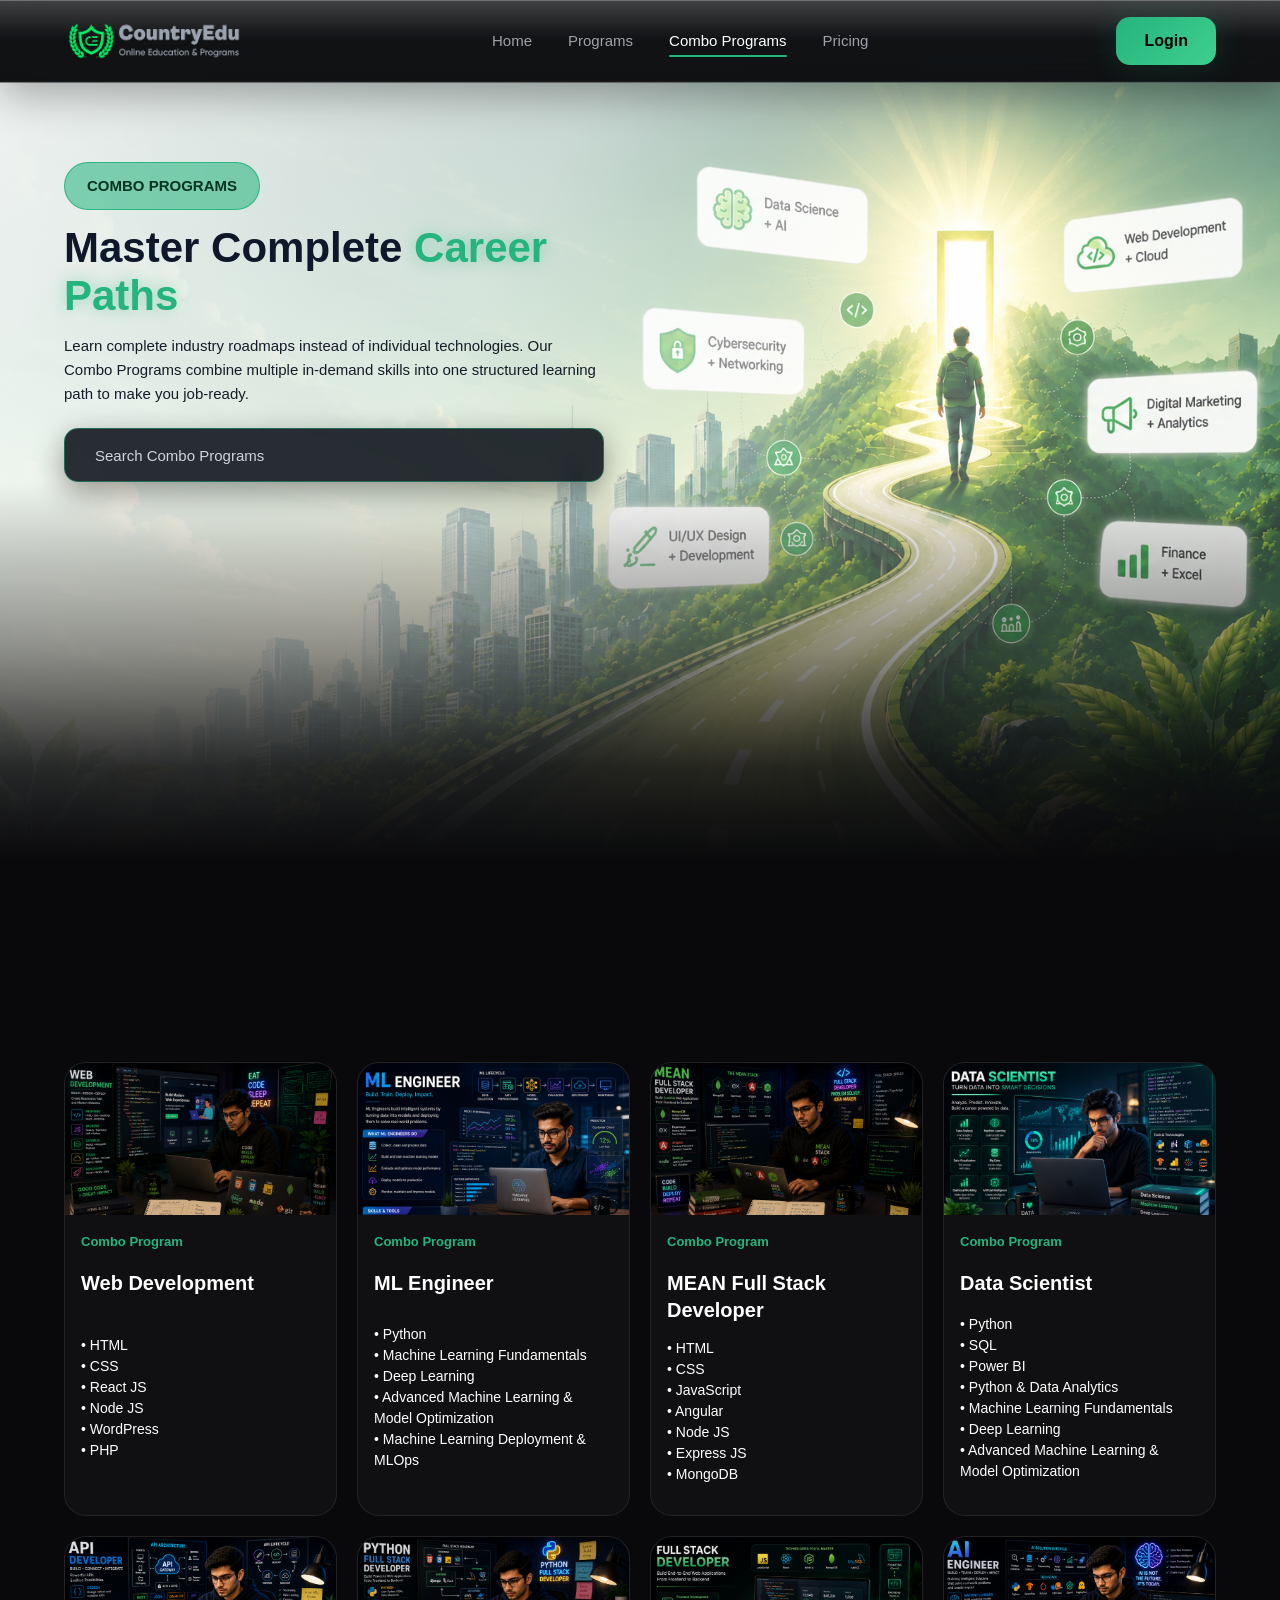
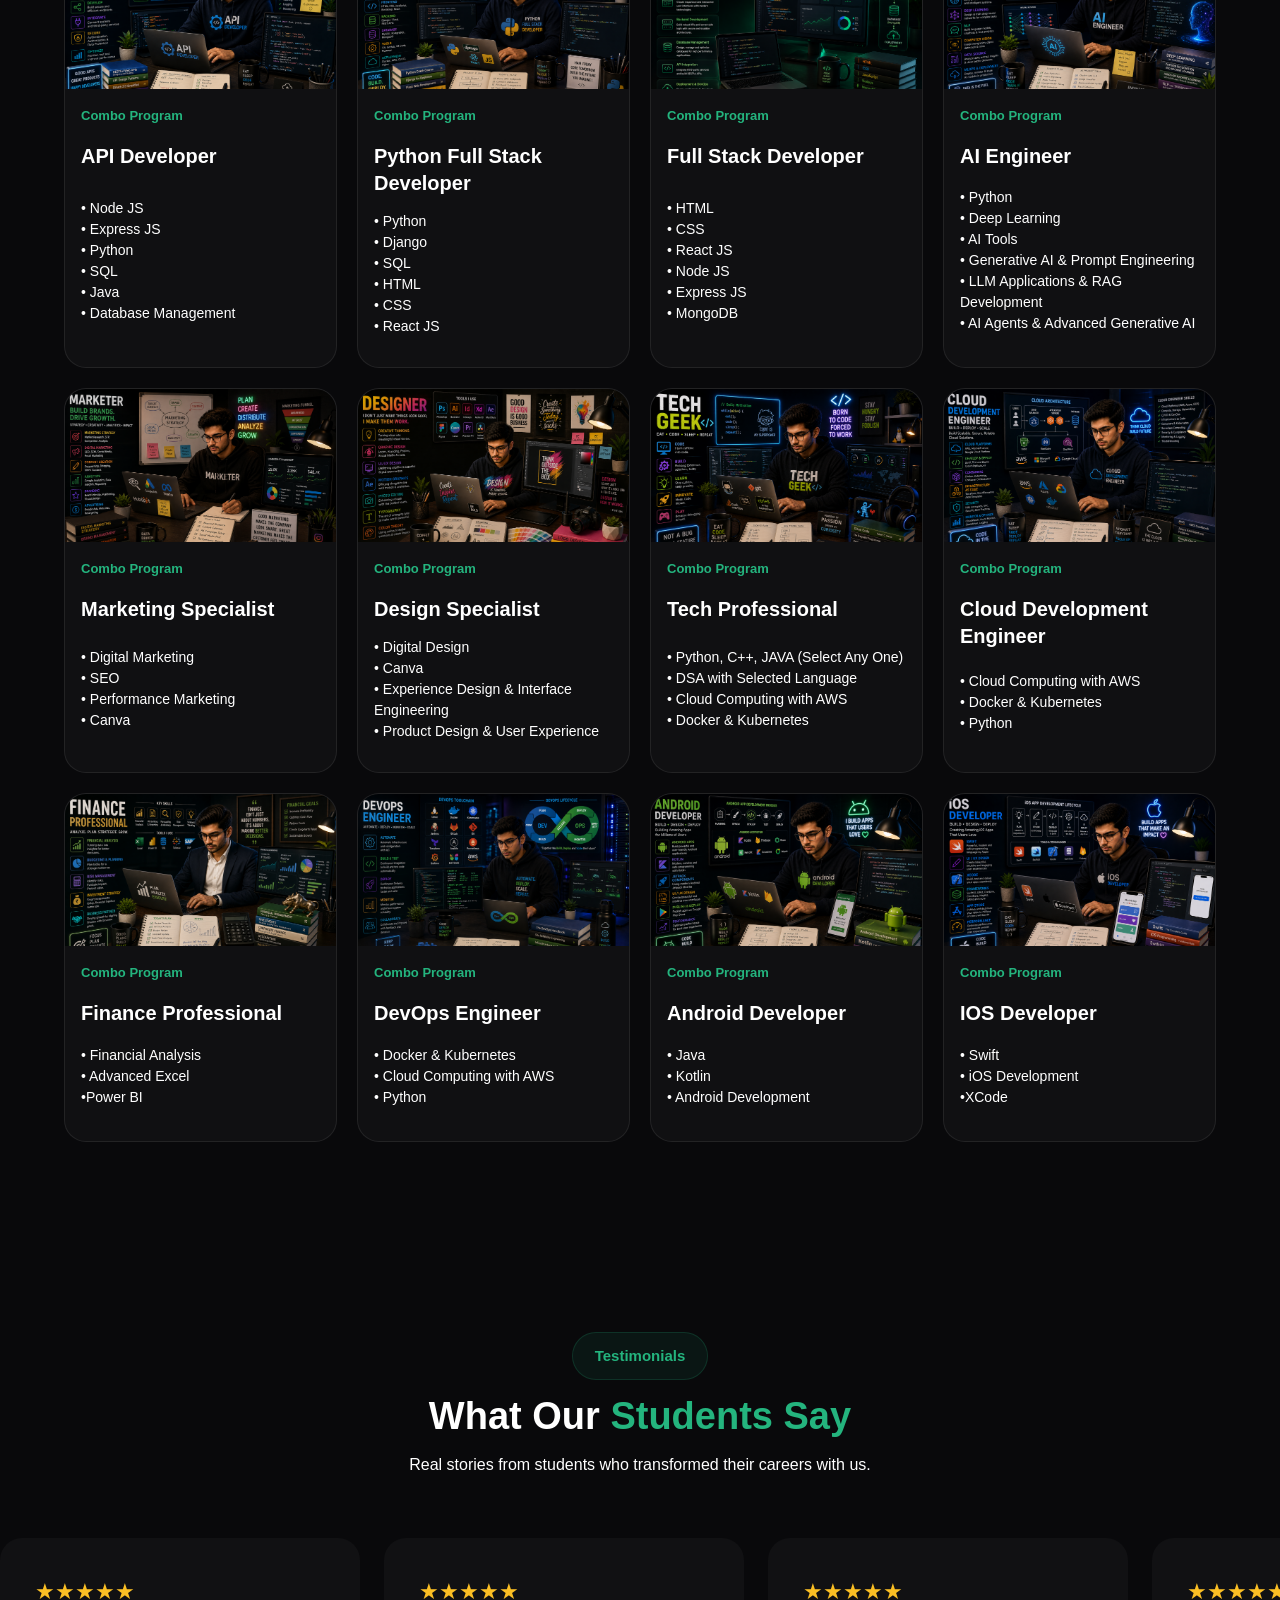
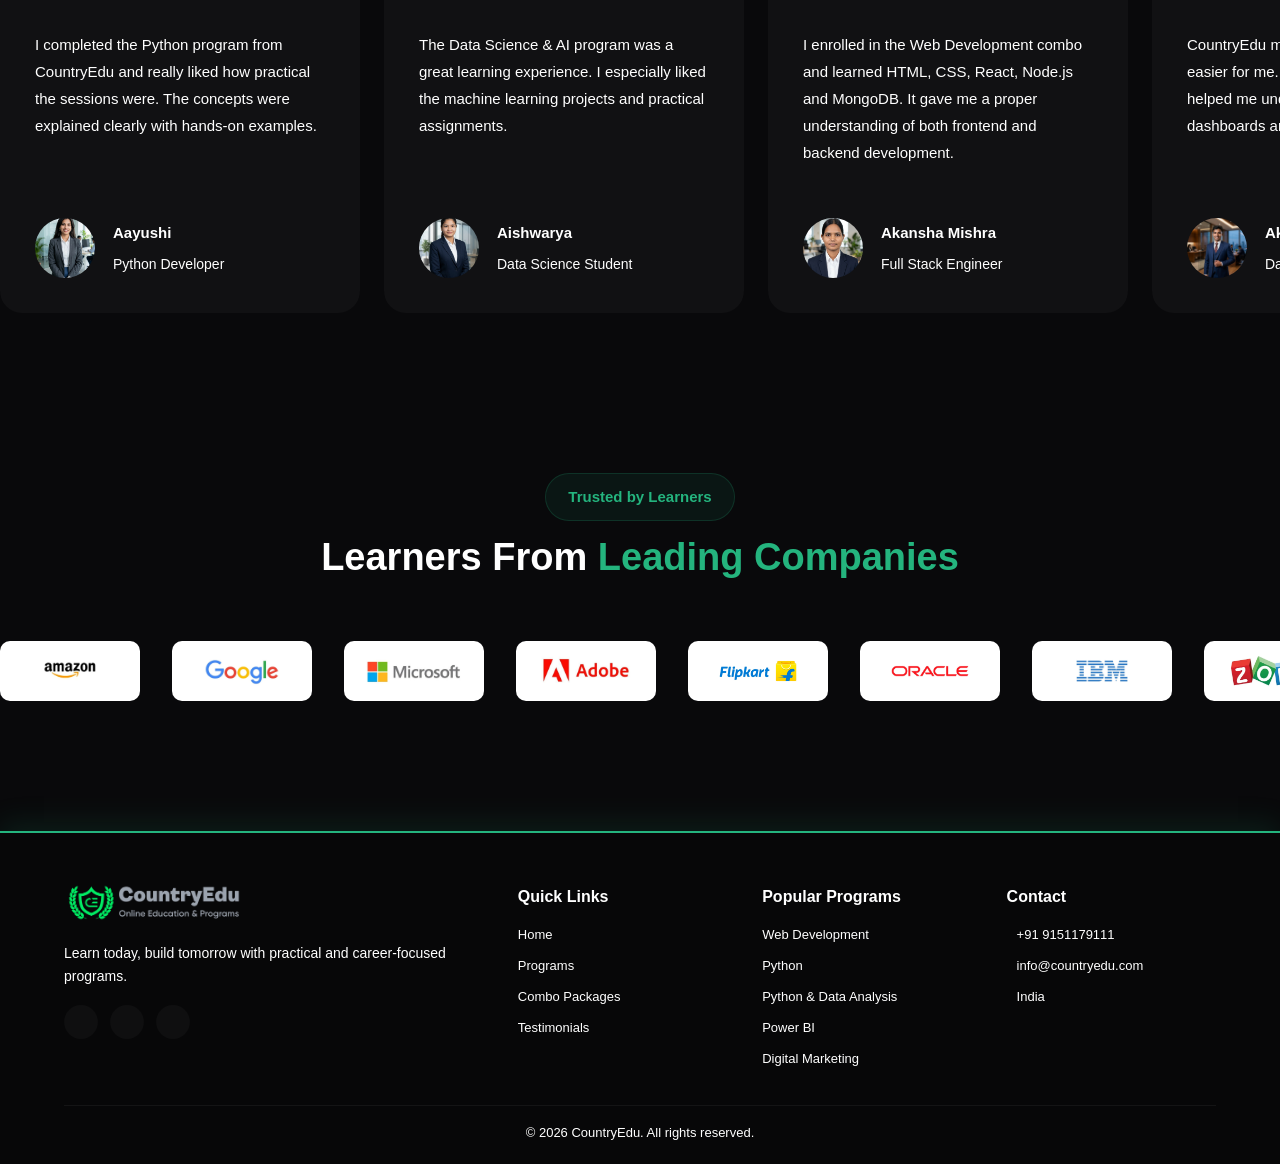
==== commit 58661139: "Update combos.html" ====
--- a/combos.html
+++ b/combos.html
@@ -1629,11 +1629,11 @@
             <h3>Popular Programs</h3>
 
             <ul>
-              <li><a href="#">Web Development</a></li>
-              <li><a href="#">Python</a></li>
-              <li><a href="#">Data Science</a></li>
-              <li><a href="#">Power BI</a></li>
-              <li><a href="#">Digital Marketing</a></li>
+              <li><a href="combos.html">Web Development</a></li>
+              <li><a href="program.html?name=Python">Python</a></li>
+              <li><a href="program.html?name=Python%20%26%20Data%20Analysis">Python & Data Analysis</a></li>
+              <li><a href="program.html?name=Power%20BI">Power BI</a></li>
+              <li><a href="program.html?name=Digital%20Marketing">Digital Marketing</a></li>
             </ul>
           </div>
 
@@ -1674,4 +1674,4 @@
 
 </body>
 
-</html>+</html>
--- a/css/global.css
+++ b/css/global.css
@@ -0,0 +1,4760 @@
+/* =====================================================
+   COUNTRYEDU DESIGN SYSTEM
+   Author : CountryEdu
+   Theme  : Emerald Premium
+===================================================== */
+
+:root {
+
+    /* ===============================
+       BRAND COLORS
+    =============================== */
+
+    --primary: #24B47E;
+    --primary-hover: #3ECF8E;
+    --primary-light: #6EE7B7;
+    --primary-dark: #1A8C63;
+
+    /* ===============================
+       CHAMPAGNE ACCENT
+    =============================== */
+
+    --champagne: #E8D8A8;
+    --champagne-light: #F3E7C5;
+    --champagne-dark: #CDBA7A;
+
+    /* ===============================
+       BACKGROUND
+    =============================== */
+
+    --bg-dark: #09090B;
+    --bg-secondary: #111315;
+    --bg-card: rgba(255,255,255,.03);
+
+    /* ===============================
+       TEXT
+    =============================== */
+
+    --white: #FFFFFF;
+    --text-primary: #FFFFFF;
+    --text-secondary: #A1A1AA;
+    --text-muted: #71717A;
+
+    /* ===============================
+       BORDER
+    =============================== */
+
+    --border: rgba(255,255,255,.08);
+    --border-hover: rgba(36,180,126,.35);
+
+    /* ===============================
+       STATUS COLORS
+    =============================== */
+
+    --success: #24B47E;
+    --warning: #E8D8A8;
+    --danger: #EF4444;
+    --info: #3B82F6;
+
+    /* ===============================
+       GRADIENTS
+    =============================== */
+
+    --primary-gradient:
+        linear-gradient(
+            135deg,
+            #24B47E,
+            #3ECF8E
+        );
+
+    --dark-gradient:
+        linear-gradient(
+            180deg,
+            #09090B,
+            #111315
+        );
+
+    /* ===============================
+       SHADOWS
+    =============================== */
+
+    --shadow-sm:
+        0 5px 20px rgba(0,0,0,.18);
+
+    --shadow-md:
+        0 12px 40px rgba(0,0,0,.30);
+
+    --shadow-lg:
+        0 20px 60px rgba(0,0,0,.40);
+
+    --green-glow:
+        0 0 35px rgba(36,180,126,.18);
+
+    /* ===============================
+       BORDER RADIUS
+    =============================== */
+
+    --radius-sm: 8px;
+    --radius-md: 14px;
+    --radius-lg: 20px;
+    --radius-xl: 30px;
+    --radius-round: 50%;
+
+    /* ===============================
+       CONTAINER
+    =============================== */
+
+    --container-width: 1280px;
+    --section-gap: 110px;
+
+    /* ===============================
+       TRANSITIONS
+    =============================== */
+
+    --transition:
+        all .35s ease;
+
+    /* ===============================
+       FONT FAMILY
+    =============================== */
+
+    --font-family:
+        'Inter',
+        sans-serif;
+
+}
+
+
+/* =====================================================
+   GLOBAL CSS
+===================================================== */
+
+body{
+
+    font-family:var(--font-family);
+
+    background:var(--bg-dark);
+
+    color:var(--text-primary);
+
+    line-height:1.7;
+
+}
+
+/* =========================
+   CONTAINER
+========================= */
+
+.container{
+
+    width:90%;
+
+    max-width:var(--container-width);
+
+    margin:auto;
+
+}
+
+/* =========================
+   SECTION
+========================= */
+
+section{
+
+    padding:var(--section-gap) 0;
+
+}
+
+/* =========================
+   HEADINGS
+========================= */
+
+h1{
+
+    font-size:4.5rem;
+
+    font-weight:800;
+
+    line-height:1.1;
+
+}
+
+h2{
+
+    font-size:3rem;
+
+    font-weight:700;
+
+}
+
+h3{
+
+    font-size:1.6rem;
+
+    font-weight:600;
+
+}
+
+p{
+
+    color:var(--text-secondary);
+
+}
+
+/* =========================
+   BUTTONS
+========================= */
+
+.btn-primary{
+
+    display:inline-flex;
+
+    align-items:center;
+
+    justify-content:center;
+
+    padding:15px 34px;
+
+    background:var(--primary-gradient);
+
+    color:var(--white);
+
+    border-radius:var(--radius-md);
+
+    transition:var(--transition);
+
+    box-shadow:var(--green-glow);
+
+}
+
+.btn-primary:hover{
+
+    transform:translateY(-3px);
+
+}
+
+.btn-secondary{
+
+    display:inline-flex;
+
+    align-items:center;
+
+    justify-content:center;
+
+    padding:15px 34px;
+
+    border:1px solid var(--border);
+
+    color:var(--white);
+
+    border-radius:var(--radius-md);
+
+    transition:var(--transition);
+
+}
+
+.btn-secondary:hover{
+
+    border-color:var(--primary);
+
+    background:rgba(36,180,126,.08);
+
+}
+/* =======================================
+        SCROLL ANIMATION
+======================================= */
+
+.hidden{
+
+    opacity:0;
+
+    transform:translateY(60px);
+
+    transition:all .8s ease;
+
+}
+
+.show{
+
+    opacity:1;
+
+    transform:translateY(0);
+
+}
+html{
+
+    scroll-behavior:smooth;
+
+}
+
+#hero,
+#programs,
+#combo,
+#testimonials,
+#footer{
+
+    scroll-margin-top:120px;
+
+}
+/* ==========================================================
+   ALL PROGRAMS PAGE
+========================================================== */
+
+#all-programs {
+  background: var(--bg-dark);
+  padding: 165px 0 80px;
+   position:relative;
+
+    overflow:hidden;
+
+    isolation:isolate;
+}
+
+#testimonials,
+#trusted {
+  background: var(--bg-dark);
+  padding: 80px 0;
+}
+/* ==========================================================
+   PROGRAM HERO BACKGROUND IMAGE
+========================================================== */
+
+/* ==========================================================
+   PROGRAMS PAGE HERO (BACKGROUND & LAYOUT)
+========================================================== */
+
+/* ==========================================================
+   PROGRAMS PAGE HERO (BACKGROUND & LAYOUT)
+========================================================== */
+
+.programs-hero {
+  position: relative;
+  padding: 160px 0 60px;
+  background-image: url('../../assets/images/hero/hero-combos-6.png');
+  background-repeat: no-repeat;
+  background-position: center center;
+  background-size: cover;
+}
+
+.programs-hero::before {
+  content: "";
+  position: absolute;
+  inset: 0;
+  background: linear-gradient(
+    180deg,
+    rgba(9, 9, 11, 0.65) 0%,
+    rgba(9, 9, 11, 0.45) 50%,
+    rgba(9, 9, 11, 0.75) 100%
+  );
+  z-index: 1;
+  pointer-events: none;
+}
+
+.programs-hero .container {
+  position: relative;
+  z-index: 2;
+}
+
+.programs-hero .hero-intro {
+  display: flex;
+  flex-direction: column;
+  justify-content: center;
+  align-items: center;
+  text-align: center;
+  margin-bottom: 24px;
+}
+
+.programs-hero .section-title {
+  font-size: 52px;
+  color: #ffffff;
+  text-shadow: 0 4px 18px rgba(0, 0, 0, 0.85);
+}
+
+.programs-hero .section-title span {
+  color: var(--primary);
+  text-shadow: 0 0 20px rgba(36, 180, 126, 0.4);
+}
+
+.programs-hero .section-description {
+  color: #f3f4f6;
+  font-size: 17px;
+  font-weight: 500;
+  text-shadow: 0 2px 10px rgba(0, 0, 0, 0.9);
+  max-width: 760px;
+}
+
+.programs-hero .program-search {
+  background: rgba(13, 17, 23, 0.85);
+  backdrop-filter: blur(14px);
+  -webkit-backdrop-filter: blur(14px);
+  border: 1px solid rgba(36, 180, 126, 0.4);
+  box-shadow: 0 12px 35px rgba(0, 0, 0, 0.6);
+}
+
+.programs-hero .program-search input {
+  color: #ffffff;
+}
+
+.programs-hero .program-search input::placeholder {
+  color: #d1d5db;
+}
+
+.programs-hero .search-result {
+  color: #ffffff;
+  font-weight: 600;
+  text-shadow: 0 2px 8px rgba(0, 0, 0, 0.9);
+}
+
+.programs-grid-section {
+  background: var(--bg-dark);
+  padding: 40px 0 80px;
+}
+
+/* ==========================================================
+   COMBO HERO BACKGROUND IMAGE (STRICTLY HERO ONLY)
+========================================================== */
+
+.combo-hero {
+  position: relative;
+  margin-top: 82px;
+  padding: 80px 0 220px;
+  min-height: 780px;
+  background-image: url('../../assets/images/hero/hero-combos-7.png');
+  background-repeat: no-repeat;
+  background-position: center center;
+  background-size: cover;
+  overflow: hidden;
+}
+
+.combo-hero::after {
+  content: "";
+  position: absolute;
+  left: 0;
+  right: 0;
+  bottom: 0;
+  height: 380px;
+  background: linear-gradient(
+    180deg,
+    rgba(9, 9, 11, 0) 0%,
+    rgba(9, 9, 11, 0.45) 45%,
+    rgba(9, 9, 11, 0.85) 75%,
+    rgba(9, 9, 11, 1) 100%
+  );
+  z-index: 1;
+  pointer-events: none;
+}
+
+.combo-hero::before {
+  content: "";
+  position: absolute;
+  inset: 0;
+  background: linear-gradient(
+    120deg,
+    rgba(255, 255, 255, 0.92) 0%,
+    rgba(255, 255, 255, 0.75) 35%,
+    rgba(255, 255, 255, 0.35) 65%,
+    rgba(255, 255, 255, 0.15) 100%
+  );
+  z-index: 1;
+  pointer-events: none;
+}
+
+.combo-hero .container {
+  position: relative;
+  z-index: 2;
+  max-width: 1320px;
+}
+
+.combo-hero .hero-copy {
+  max-width: 540px;
+  padding: 0;
+  background: transparent;
+  border: none;
+  box-shadow: none;
+  text-align: left;
+}
+
+.combo-hero .section-badge {
+  margin: 0 0 14px 0;
+  display: inline-table;
+  background: rgba(36, 180, 126, 0.55);
+  border-color: rgba(36, 180, 126, 0.9);
+  color: #06341f;
+  font-weight: 700;
+}
+
+.combo-hero .section-title {
+  font-size: 42px;
+  text-align: left;
+  color: #0f172a;
+  margin-bottom: 14px;
+  line-height: 1.15;
+  text-shadow: none;
+}
+
+.combo-hero .section-title span {
+  color: var(--primary);
+  text-shadow: 0 0 16px rgba(36, 180, 126, 0.4);
+}
+
+.combo-hero .section-description {
+  font-size: 15px;
+  max-width: 100%;
+  text-align: left;
+  margin: 0 0 22px;
+  color: #151c27;
+  line-height: 1.6;
+  text-shadow: none;
+}
+
+.combo-hero .program-search {
+  margin: 0;
+  background: rgba(18, 24, 30, 0.9);
+  backdrop-filter: blur(10px);
+  border: 1px solid rgba(36, 180, 126, 0.45);
+  box-shadow: 0 10px 30px rgba(0, 0, 0, 0.4);
+}
+
+.combo-hero .program-search input {
+  color: #ffffff;
+}
+
+.combo-hero .program-search input::placeholder {
+  color: #d1d5db;
+}
+
+.combo-hero .search-result {
+  text-align: left;
+  color: #0f172a;
+  font-weight: 600;
+  margin-top: 10px;
+  text-shadow: none;
+}
+
+.combo-grid-section {
+  background: var(--bg-dark);
+  padding: 40px 0 80px;
+}
+
+@media (max-width:768px){
+  .combo-hero{
+    margin-top:70px;
+    min-height:620px;
+    padding:40px 0 60px;
+    background-position:left center;
+  }
+
+  #all-programs.combo-hero .hero-copy{
+    max-width:100%;
+    text-align:center;
+    padding:24px 20px;
+    margin-top:0;
+    background:rgba(5,6,7,.78);
+    backdrop-filter:blur(10px);
+    -webkit-backdrop-filter:blur(10px);
+    border-radius:18px;
+  }
+
+  #all-programs.combo-hero .section-badge{
+    margin:0 auto 14px;
+  }
+
+  #all-programs.combo-hero .section-title{
+    font-size:28px;
+    text-align:center;
+    color:#ffffff;
+  }
+
+  #all-programs.combo-hero .section-description{
+    font-size:14px;
+    text-align:center;
+    color:#d7ded9;
+  }
+
+  #all-programs.combo-hero .search-result{
+    text-align:center;
+    color:#d7ded9;
+  }
+
+  #all-programs.combo-hero .program-grid{
+    margin-top:40px;
+  }
+}
+
+@media (max-width:480px){
+  .combo-hero{
+    min-height:480px;
+    padding:30px 0 40px;
+  }
+
+  #all-programs.combo-hero .section-title{
+    font-size:25px;
+  }
+}
+/* ==========================================================
+   SHARED SECTION CONTENT
+========================================================== */
+
+.section-badge {
+  display: table;
+  margin: 0 auto 14px;
+  padding: 10px 22px;
+  border-radius: 50px;
+  background: rgba(36, 180, 126, 0.08);
+  border: 1px solid rgba(36, 180, 126, 0.18);
+  color: var(--primary);
+  font-size: 14px;
+  font-weight: 700;
+}
+
+.section-title {
+  margin-bottom: 12px;
+  color: var(--text-white);
+  text-align: center;
+  font-size: 38px;
+  font-weight: 800;
+  line-height: 1.2;
+}
+
+.section-title span {
+  color: var(--primary);
+}
+
+.section-description {
+  max-width: 700px;
+  margin: 0 auto 28px;
+  color: var(--text-grey);
+  text-align: center;
+  font-size: 16px;
+  line-height: 1.7;
+}
+
+/* ==========================================================
+   SEARCH BOX
+========================================================== */
+
+.program-search {
+  display: flex;
+  align-items: center;
+  gap: 12px;
+  max-width: 620px;
+  height: 54px;
+  margin: 30px auto 10px;
+  padding: 0 18px;
+  border: 1px solid rgba(255, 255, 255, 0.12);
+  border-radius: 14px;
+  background: rgba(255, 255, 255, 0.04);
+  transition: 0.3s ease;
+}
+
+.program-search:focus-within {
+  border-color: var(--primary);
+  box-shadow: 0 0 0 4px rgba(36, 180, 126, 0.12);
+}
+
+.program-search i {
+  color: var(--primary);
+  font-size: 21px;
+}
+
+.program-search input {
+  width: 100%;
+  border: none;
+  outline: none;
+  background: transparent;
+  color: var(--text-white);
+  font-size: 15px;
+}
+
+.program-search input::placeholder {
+  color: var(--text-grey);
+}
+
+.search-result {
+  min-height: 22px;
+  color: var(--text-grey);
+  text-align: center;
+  font-size: 14px;
+}
+
+/* ==========================================================
+   PROGRAM CARDS
+========================================================== */
+
+.program-grid {
+  display: grid;
+  grid-template-columns: repeat(4, 1fr);
+  gap: 20px;
+  margin-top: 35px;
+}
+
+.program-card {
+  display: flex;
+  flex-direction: column;
+  overflow: hidden;
+  border: 1px solid rgba(255, 255, 255, 0.08);
+  border-radius: 22px;
+  background: rgba(255, 255, 255, 0.03);
+  transition: 0.35s ease;
+  cursor: pointer;
+}
+
+.program-card:hover {
+  transform: translateY(-8px);
+  border-color: rgba(36, 180, 126, 0.45);
+  box-shadow: 0 20px 40px rgba(0, 0, 0, 0.25);
+}
+
+.program-card img {
+  width: 100%;
+  aspect-ratio: 16 / 9;
+  object-fit: cover;
+  object-position: 50% 5%;
+  display: block;
+}
+.program-content {
+  display: flex;
+  flex: 1;
+  flex-direction: column;
+  padding: 20px;
+}
+
+.program-tag {
+  display: inline-block;
+  margin-bottom: 16px;
+  color: var(--primary);
+  font-size: 13px;
+  font-weight: 700;
+}
+
+.program-content h3 {
+  margin-bottom: 14px;
+  color: var(--text-white);
+  font-size: 20px;
+  font-weight: 700;
+  line-height: 1.35;
+}
+
+.program-content p {
+  flex: 1;
+  margin-bottom: 18px;
+  color: var(--text-grey);
+  font-size: 14px;
+  line-height: 1.6;
+}
+
+.program-link {
+  display: inline-flex;
+  align-items: center;
+  gap: 8px;
+  color: var(--primary);
+  font-weight: 700;
+  text-decoration: none;
+  transition: 0.3s ease;
+}
+
+.program-link:hover {
+  gap: 14px;
+}
+
+.no-results {
+  grid-column: 1 / -1;
+  padding: 45px 0;
+  color: var(--text-grey);
+  text-align: center;
+}
+
+/* ==========================================================
+   FLOATING TESTIMONIALS
+========================================================== */
+
+.testimonial-marquee {
+  width: 100%;
+  overflow: hidden;
+  margin-top: 45px;
+}
+
+.testimonial-track {
+  display: flex;
+  gap: 24px;
+  width: max-content;
+  animation: testimonialFlow 160s linear infinite;
+}
+
+.testimonial-marquee:hover .testimonial-track {
+  animation-play-state: paused;
+}
+
+@keyframes testimonialFlow {
+  from {
+    transform: translateX(0);
+  }
+
+  to {
+    transform: translateX(-50%);
+  }
+}
+
+.testimonial-card {
+  flex: 0 0 360px;
+  width: 360px;
+  padding: 30px;
+  border: 1px solid rgba(255, 255, 255, 0.08);
+  border-radius: 20px;
+  background: rgba(255, 255, 255, 0.03);
+  transition: 0.35s ease;
+}
+
+.testimonial-card:hover {
+  transform: translateY(-8px);
+  border-color: rgba(36, 180, 126, 0.45);
+  box-shadow: 0 18px 40px rgba(36, 180, 126, 0.12);
+}
+
+.testimonial-card p {
+  margin-bottom: 22px;
+  color: var(--text-grey);
+  font-size: 15px;
+  line-height: 1.8;
+}
+
+.testimonial-card h3 {
+  margin-bottom: 5px;
+  color: var(--text-white);
+  font-size: 16px;
+}
+
+.testimonial-card span {
+  color: var(--primary);
+  font-size: 13px;
+}
+
+/* ==========================================================
+   TRUSTED BY LEARNERS
+========================================================== */
+
+.trusted-grid {
+  display: grid;
+  grid-template-columns: repeat(4, 1fr);
+  gap: 12px;
+  max-width: 900px;
+  margin: 40px auto 0;
+}
+
+.trusted-card {
+  padding: 25px 15px;
+  border: 1px solid rgba(255, 255, 255, 0.08);
+  border-radius: 15px;
+  background: rgba(255, 255, 255, 0.03);
+  text-align: center;
+}
+
+.trusted-card h3 {
+  margin-bottom: 8px;
+  color: var(--primary);
+  font-size: 30px;
+}
+
+.trusted-card p {
+  color: var(--text-grey);
+  font-size: 14px;
+}
+
+/* ==========================================================
+   RESPONSIVE
+========================================================== */
+
+@media (max-width: 1200px) {
+  .program-grid {
+    grid-template-columns: repeat(3, 1fr);
+  }
+}
+
+@media (max-width: 900px) {
+  .program-grid {
+    grid-template-columns: repeat(2, 1fr);
+  }
+
+  .trusted-grid {
+    grid-template-columns: repeat(2, 1fr);
+  }
+}
+
+@media (max-width: 768px) {
+  #all-programs {
+    padding-top: 140px;
+  }
+
+  .section-title {
+    font-size: 30px;
+  }
+
+  .testimonial-card {
+    flex-basis: 290px;
+    width: 290px;
+  }
+
+  .testimonial-track {
+    animation-duration: 60s;
+  }
+}
+
+@media (max-width: 560px) {
+  .program-grid,
+  .trusted-grid {
+    grid-template-columns: 1fr;
+  }
+
+  .program-search {
+    margin-top: 24px;
+  }
+
+  .testimonial-card {
+    flex-basis: 260px;
+    width: 260px;
+    padding: 24px;
+  }
+}
+.program-image-placeholder {
+  display: flex;
+  align-items: center;
+  justify-content: center;
+  gap: 10px;
+  width: 100%;
+  aspect-ratio: 16 / 9;
+  background: rgba(36, 180, 126, 0.08);
+  border-bottom: 1px solid rgba(255, 255, 255, 0.08);
+  color: var(--primary);
+  font-size: 14px;
+  font-weight: 700;
+}
+
+.program-image-placeholder i {
+  font-size: 24px;
+}
+.stars {
+  margin-bottom: 20px;
+  color: #fbbf24;
+  font-size: 20px;
+}
+
+.student {
+  display: flex;
+  align-items: center;
+  gap: 14px;
+  margin-top: auto;
+}
+
+.student img {
+  width: 52px;
+  height: 52px;
+  border-radius: 50%;
+  object-fit: cover;
+}
+
+.student h4 {
+  margin-bottom: 4px;
+  color: var(--text-white);
+  font-size: 15px;
+}
+
+.student span {
+  color: var(--text-grey);
+  font-size: 13px;
+}
+
+.company-marquee {
+  width: 100%;
+  overflow: hidden;
+  margin-top: 45px;
+}
+
+.company-track {
+  display: flex;
+  align-items: center;
+  gap: 55px;
+  width: max-content;
+  animation: companyFlow 56s linear infinite;
+}
+
+.company-marquee:hover .company-track {
+  animation-play-state: paused;
+}
+
+.company-track img {
+  width: 120px;
+  height: 58px;
+  border-radius: 10px;
+  object-fit: contain;
+  background: white;
+  padding: 8px;
+}
+
+@keyframes companyFlow {
+  from {
+    transform: translateX(0);
+  }
+
+  to {
+    transform: translateX(-50%);
+  }
+}
+/* Keep all testimonial content aligned */
+.testimonial-card {
+  display: flex;
+  flex-direction: column;
+  min-height: 375px;
+}
+
+.testimonial-card p {
+  flex: 1;
+}
+
+.student {
+  min-height: 52px;
+}
+/* Program category buttons */
+.category-tabs {
+  display: flex;
+  justify-content: center;
+  flex-wrap: wrap;
+  gap: 10px;
+  margin: 24px 0 10px;
+}
+
+.tab {
+  padding: 10px 16px;
+  border: 1px solid rgba(255, 255, 255, 0.12);
+  border-radius: 50px;
+  background: rgba(255, 255, 255, 0.03);
+  color: var(--text-grey);
+  font-size: 13px;
+  font-weight: 600;
+  cursor: pointer;
+  transition: 0.3s ease;
+}
+
+.tab:hover,
+.tab.active {
+  border-color: var(--primary);
+  background: var(--primary);
+  color: #ffffff;
+}
+
+/* Keep every description centred in the same middle area */
+.program-content p {
+  display: flex;
+  align-items: center;
+  min-height: 70px;
+  margin-bottom: 18px;
+}
+
+/* Keep all program images aligned */
+.program-card > img,
+.program-image-placeholder {
+  width: 100%;
+  height: 190px;
+  aspect-ratio: auto;
+  object-fit: contain;
+  object-position: center;
+  background: rgba(255, 255, 255, 0.03);
+  flex-shrink: 0;
+}
+
+.program-card > img {
+  display: block;
+}
+
+.program-image-placeholder {
+  display: flex;
+  align-items: center;
+  justify-content: center;
+}
+
+/* Smaller category buttons on mobile */
+@media (max-width: 576px) {
+  .category-tabs {
+    gap: 7px;
+    margin: 18px 0 10px;
+  }
+
+  .category-tabs .tab {
+    padding: 7px 10px;
+    font-size: 11px;
+    line-height: 1.2;
+  }
+}
+
+/*======================================================
+        DECORATIVE HERO IMAGES
+======================================================*/
+
+.hero-bg{
+    position:absolute;
+    top:0;
+    width:420px;
+    height:100%;
+    display:flex;
+    align-items:flex-start;   /* was center — now pins images near the top */
+    justify-content:center;
+    padding-top:150px;          /* small offset below the navbar */
+    pointer-events:none;
+    z-index:0;
+}
+
+.hero-bg-left{ left:-80px; }
+.hero-bg-right{ right:-80px; }
+
+.hero-side-image{
+    width:430px;
+    opacity:1;
+    filter:none;
+    /* animation removed — images now stay still instead of floating up/down */
+}
+
+.hero-bg-right .hero-side-image{
+
+    animation-delay:3s;
+
+}
+
+@keyframes floatHero{
+
+    0%{
+
+        transform:translateY(0);
+
+    }
+
+    50%{
+
+        transform:translateY(-18px);
+
+    }
+
+    100%{
+
+        transform:translateY(0);
+
+    }
+
+}
+
+/* Keep content above images */
+
+#all-programs .container{
+
+    position:relative;
+
+    z-index:2;
+
+}
+
+@media(max-width:1200px){
+
+    .hero-bg{
+
+        display:none;
+
+    }
+
+}
+
+/* ==========================================================
+   PROGRAMS PAGE HERO
+========================================================== */
+
+#all-programs.programs-hero .section-title{
+  font-size:52px;
+}
+
+#all-programs.programs-hero .section-description{
+  font-size:19px;
+  max-width:820px;
+}
+
+#all-programs.programs-hero .program-search{
+  margin-top:0px;
+}
+
+@media (max-width:768px){
+  #all-programs.programs-hero .section-title{
+    font-size:32px;
+  }
+
+  #all-programs.programs-hero .section-description{
+    font-size:16px;
+  }
+
+  #all-programs.programs-hero .program-search{
+    margin-top:100px;
+  }
+}
+
+/* ==================== PROGRAM STATS ==================== */
+
+.program-stats {
+    width: 100%;
+    padding: 25px 6% 55px;   /* moved section upward */
+    background: #050607;
+    position: relative;
+    margin-top: -5px;
+}
+
+.stats-container {
+    max-width: 1150px;
+    margin: 0 auto;
+
+    display: grid;
+    grid-template-columns: repeat(3, 1fr);
+    gap: 22px;
+}
+
+/* Smaller Cards */
+.stat-card {
+    position: relative;
+
+    display: flex;
+    align-items: center;
+    gap: 18px;
+
+    min-height: 135px;
+    padding: 20px 24px;
+
+    background: linear-gradient(
+        145deg,
+        rgba(18, 27, 25, 0.95),
+        rgba(8, 12, 12, 0.95)
+    );
+
+    border: 1px solid rgba(40, 205, 145, 0.18);
+    border-radius: 16px;
+
+    transition: all 0.3s ease;
+    overflow: hidden;
+}
+
+/* Green glow */
+.stat-card::before {
+    content: "";
+    position: absolute;
+
+    width: 100px;
+    height: 100px;
+
+    top: -55px;
+    right: -40px;
+
+    background: rgba(35, 207, 143, 0.10);
+    filter: blur(30px);
+    border-radius: 50%;
+}
+
+/* Hover */
+.stat-card:hover {
+    transform: translateY(-4px);
+
+    border-color: rgba(35, 207, 143, 0.45);
+
+    box-shadow:
+        0 10px 30px rgba(0, 0, 0, 0.35),
+        0 0 20px rgba(35, 207, 143, 0.06);
+}
+
+/* Icon */
+.stat-icon {
+    min-width: 50px;
+    width: 50px;
+    height: 50px;
+
+    display: flex;
+    align-items: center;
+    justify-content: center;
+
+    border-radius: 12px;
+
+    background: rgba(35, 207, 143, 0.07);
+    border: 1px solid rgba(35, 207, 143, 0.20);
+
+    color: #25d596;
+
+    font-size: 19px;
+}
+
+/* Number */
+.stat-content h3 {
+    margin: 0;
+
+    font-size: 26px;
+    line-height: 1.1;
+    font-weight: 700;
+
+    color: #ffffff;
+}
+
+/* Label */
+.stat-content p {
+    margin: 5px 0 3px;
+
+    font-size: 15px;
+    line-height: 1.2;
+    font-weight: 600;
+
+    color: #25d596;
+}
+
+/* Description */
+.stat-content span {
+    display: block;
+
+    font-size: 11px;
+    line-height: 1.4;
+
+    color: #8f9996;
+}
+
+
+/* ==================== RESPONSIVE ==================== */
+
+@media (max-width: 900px) {
+
+    .stats-container {
+        grid-template-columns: 1fr;
+        max-width: 600px;
+    }
+
+}
+
+@media (max-width: 500px) {
+
+    .program-stats {
+        padding: 20px 18px 40px;
+    }
+
+    .stat-card {
+        min-height: 110px;
+        padding: 18px;
+    }
+
+    .stat-content h3 {
+        font-size: 23px;
+    }
+
+}
+/* ==========================================================
+                    COMBO PACKAGES
+========================================================== */
+
+#combo{
+    padding:15px 0 20px;
+    background:var(--bg-dark);
+    position:relative;
+    overflow:hidden;
+}
+
+/* ==========================================================
+                    COMPACT HEADER
+========================================================== */
+
+#combo .section-header h2{
+    font-size:2.1rem;
+    margin-bottom:12px;
+}
+
+#combo .section-header p{
+    font-size:15px;
+    line-height:1.6;
+}
+
+/* ==========================================================
+                    HIGHLIGHTED SECTION BADGE
+========================================================== */
+
+.combo-tag{
+    display:inline-flex;
+    align-items:center;
+    gap:8px;
+    background:rgba(36,180,126,.14);
+    border:1px solid rgba(36,180,126,.45);
+    color:var(--primary-light);
+    box-shadow:0 0 24px rgba(36,180,126,.18);
+    font-weight:700;
+    letter-spacing:.3px;
+}
+
+.combo-tag i{
+    font-size:16px;
+}
+
+/* ==========================================================
+            SCROLLABLE + FLOATING WRAPPER
+========================================================== */
+
+.combo-marquee{
+    position:relative;
+    width:100%;
+    overflow-x:auto;
+    overflow-y:hidden;
+    margin-top:18px;
+    padding-bottom:4px;
+    scroll-snap-type:x proximity;
+}
+
+.combo-track{
+    display:flex;
+    gap:26px;
+    width:max-content;
+    animation: comboFlow 80s linear infinite;
+}
+
+.combo-marquee:hover .combo-track{
+    animation-play-state: paused;
+}
+
+@keyframes comboFlow{
+    0%{
+        transform:translateX(0);
+    }
+
+    100%{
+        transform:translateX(-50%);
+    }
+}
+
+/* Hide scrollbar (Chrome/Edge/Safari) */
+
+.combo-marquee::-webkit-scrollbar{
+    display:none;
+}
+
+/* Hide scrollbar (Firefox) */
+
+.combo-marquee{
+    scrollbar-width:none;
+}
+
+/* ==========================================================
+                    CARD
+========================================================== */
+
+.combo-card{
+    background:var(--bg-card);
+    border:1px solid var(--border-color);
+    border-radius:20px;
+    overflow:hidden;
+    transition:.4s;
+    position:relative;
+
+    flex:0 0 280px;
+    width:280px;
+
+    scroll-snap-align:start;
+
+    display:flex;
+    flex-direction:column;
+
+    min-height:480px;
+}
+
+
+.combo-card:hover{
+    transform:translateY(-8px);
+    border-color:var(--primary);
+    box-shadow:0 20px 45px rgba(36,180,126,.15);
+}
+
+/* ==========================================================
+                    IMAGE
+========================================================== */
+
+.combo-image{
+    position:relative;
+    height:150px;
+    overflow:hidden;
+}
+
+.combo-image img{
+    width:100%;
+    height:100%;
+    object-fit:cover;
+    object-position:top center;
+    transition:.5s;
+}
+
+.combo-card:hover .combo-image img{
+    transform:scale(1.08);
+}
+
+/* ==========================================================
+                    BADGE
+========================================================== */
+
+.combo-badge{
+    position:absolute;
+    top:14px;
+    left:14px;
+    background:var(--primary);
+    color:#fff;
+    padding:6px 14px;
+    border-radius:50px;
+    font-size:12px;
+    font-weight:600;
+}
+
+/* ==========================================================
+                    CONTENT
+========================================================== */
+
+.combo-content{
+    padding:20px;
+
+    display:flex;
+    flex-direction:column;
+    flex:1;
+}
+
+.combo-content h3{
+    color:var(--text-white);
+    font-size:20px;
+
+    margin-bottom:6px;
+
+    min-height:48px;
+
+    display:flex;
+    align-items:center;
+}
+
+.combo-content p{
+    color:var(--text-grey);
+
+    line-height:1.4;
+
+    font-size:13px;
+
+    margin-bottom:10px;
+
+    min-height:42px;
+}
+
+/* ==========================================================
+                    FEATURES
+========================================================== */
+
+.combo-content ul{
+    margin-bottom:18px;
+
+    flex:1;
+}
+
+.combo-content ul li{
+    display:flex;
+    align-items:center;
+    gap:10px;
+    margin-bottom:10px;
+    color:var(--text-grey);
+    font-size:13px;
+}
+
+.combo-content ul li i{
+    color:var(--primary);
+    font-size:16px;
+}
+
+/* ==========================================================
+                    BUTTON
+========================================================== */
+
+.combo-content .btn-primary{
+    width:100%;
+    justify-content:center;
+
+    padding:12px 20px;
+
+    font-size:14px;
+
+    margin-top:auto;
+}
+
+/* ==========================================================
+                    HOVER EFFECT
+========================================================== */
+
+.combo-card::before{
+    content:"";
+    position:absolute;
+    width:200px;
+    height:200px;
+    background:rgba(36,180,126,.08);
+    border-radius:50%;
+    filter:blur(60px);
+    top:-100px;
+    right:-100px;
+    opacity:0;
+    transition:.4s;
+}
+
+.combo-card:hover::before{
+    opacity:1;
+}
+
+/* ==========================================================
+                    RESPONSIVE
+========================================================== */
+
+@media(max-width:768px){
+    #combo{
+        padding:30px 0 60px;
+    }
+
+    .combo-card{
+        flex:0 0 240px;
+        width:240px;
+    }
+
+    .combo-image{
+        height:140px;
+    }
+
+    .combo-track{
+        animation-duration:50s;
+    }
+}
+#combo .section-header{
+
+    text-align:center;
+
+    max-width:700px;
+
+    margin:0 auto;
+
+}
+
+/* ==========================================================
+                    FEATURES SECTION
+========================================================== */
+
+#features{
+    padding:20px 0 30px;
+    background:var(--bg-dark);
+    position:relative;
+    overflow:hidden;
+}
+
+/*==========================================================
+    LEARNING JOURNEY (NEW CARD DESIGN)
+==========================================================*/
+
+.roadmap{
+    background: var(--bg-card);
+    border: 1px solid var(--border-color);
+    border-radius: 24px;
+    padding: 70px 50px;
+    position: relative;
+    overflow: hidden;
+}
+
+.roadmap::before{
+    content: "";
+    position: absolute;
+    top: -180px;
+    left: 50%;
+    transform: translateX(-50%);
+    width: 700px;
+    height: 350px;
+    background: radial-gradient(circle, rgba(36,180,126,.16), transparent 72%);
+    pointer-events: none;
+}
+
+.roadmap .section-header{
+    text-align: center;
+    position: relative;
+    z-index: 2;
+}
+
+.roadmap .section-header h2{
+    font-size: 2.5rem;
+    line-height: 1.25;
+}
+
+.roadmap-subtitle{
+    margin-top: 18px;
+    max-width: 720px;
+    margin-inline: auto;
+    color: var(--text-grey);
+    line-height: 1.8;
+    font-size: 1rem;
+}
+
+.roadmap-cards{
+
+    margin-top: 65px;
+
+    display: grid;
+
+    grid-template-columns: repeat(5,1fr);
+
+    gap: 24px;
+
+}
+
+.roadmap-card{
+
+    background: #121315;
+
+    border: 1px solid rgba(255,255,255,.08);
+
+    border-radius: 22px;
+
+    padding: 38px 26px;
+
+    text-align: center;
+
+    position: relative;
+
+    transition: .35s ease;
+
+    overflow: hidden;
+
+}
+
+.roadmap-card::before{
+
+    content:"";
+
+    position:absolute;
+
+    inset:0;
+
+    background:linear-gradient(
+        180deg,
+        rgba(36,180,126,.06),
+        transparent 45%
+    );
+
+    opacity:0;
+
+    transition:.35s;
+
+}
+
+.roadmap-card:hover{
+
+    transform:translateY(-10px);
+
+    border-color:var(--primary);
+
+    box-shadow:0 20px 40px rgba(36,180,126,.15);
+
+}
+
+.roadmap-card:hover::before{
+
+    opacity:1;
+
+}
+
+.step-number{
+
+    width:58px;
+    height:58px;
+
+    margin:0 auto 25px;
+
+    border-radius:50%;
+
+    display:flex;
+    align-items:center;
+    justify-content:center;
+
+    background:linear-gradient(135deg,#31d98c,#24B47E);
+
+    color:#fff;
+
+    font-size:22px;
+
+    font-weight:700;
+
+    box-shadow:0 0 20px rgba(36,180,126,.35);
+
+}
+
+.roadmap-card .step-icon{
+
+    width:130px;
+    height:130px;
+
+    margin:0 auto 28px;
+
+    border-radius:50%;
+
+    display:flex;
+    align-items:center;
+    justify-content:center;
+
+    border:2px solid rgba(36,180,126,.45);
+
+    background:rgba(36,180,126,.06);
+
+    position:relative;
+
+    transition:.35s;
+
+}
+
+.roadmap-card .step-icon::after{
+
+    content:"";
+
+    position:absolute;
+
+    width:90px;
+
+    height:18px;
+
+    left:50%;
+
+    bottom:-16px;
+
+    transform:translateX(-50%);
+
+    background:rgba(36,180,126,.5);
+
+    filter:blur(16px);
+
+    border-radius:50%;
+
+}
+
+.roadmap-card .step-icon i{
+
+    color:var(--primary);
+
+    font-size:54px;
+
+    transition:.35s;
+
+}
+
+.roadmap-card:hover .step-icon{
+
+    transform:scale(1.08);
+
+}
+
+.roadmap-card:hover .step-icon i{
+
+    transform:scale(1.08);
+
+}
+
+.roadmap-card h3{
+
+    color:var(--text-white);
+
+    font-size:1.6rem;
+
+    margin-bottom:18px;
+
+}
+
+.card-line{
+
+    width:52px;
+
+    height:4px;
+
+    border-radius:20px;
+
+    background:var(--primary);
+
+    display:block;
+
+    margin:0 auto 20px;
+
+}
+
+.roadmap-card p{
+
+    color:var(--text-grey);
+
+    line-height:1.8;
+
+    font-size:.95rem;
+
+}
+
+/*==========================================================
+    RESPONSIVE
+==========================================================*/
+
+@media(max-width:1400px){
+
+    .roadmap-cards{
+
+        grid-template-columns:repeat(3,1fr);
+
+    }
+
+}
+
+@media(max-width:992px){
+
+    .roadmap{
+
+        padding:55px 30px;
+
+    }
+
+    .roadmap-cards{
+
+        grid-template-columns:repeat(2,1fr);
+
+    }
+
+}
+
+@media(max-width:768px){
+
+    .roadmap .section-header h2{
+
+        font-size:2rem;
+
+    }
+
+}
+
+@media(max-width:576px){
+
+    .roadmap{
+
+        padding:40px 20px;
+
+    }
+
+    .roadmap-cards{
+
+        grid-template-columns:1fr;
+
+        gap:20px;
+
+    }
+
+    .roadmap-card{
+
+        padding:32px 20px;
+
+    }
+
+    .roadmap-card .step-icon{
+
+        width:110px;
+
+        height:110px;
+
+    }
+
+    .roadmap-card .step-icon i{
+
+        font-size:42px;
+
+    }
+
+}
+/* ==========================================================
+                    ROADMAP (HORIZONTAL ZIGZAG)
+========================================================== */
+
+.roadmap{
+    background:var(--bg-card);
+    border:1px solid var(--border-color);
+    border-radius:24px;
+    padding:50px;
+    position:relative;
+    overflow:hidden;
+}
+
+.roadmap::before{
+    content:"";
+    position:absolute;
+    top:-140px;
+    left:50%;
+    transform:translateX(-50%);
+    width:640px;
+    height:320px;
+    background:radial-gradient(circle, rgba(36,180,126,.16), transparent 70%);
+    pointer-events:none;
+    z-index:0;
+}
+
+.roadmap .section-header,
+.roadmap-steps{
+    position:relative;
+    z-index:1;
+}
+
+.roadmap .section-header{
+    text-align:center;
+    margin-bottom:10px;
+}
+
+.roadmap .section-header h2{
+    font-size:2.2rem;
+    line-height:1.25;
+}
+
+.roadmap-steps{
+    position:relative;
+    display:grid;
+    grid-template-columns:repeat(3, 260px);
+    column-gap:90px;
+    row-gap:90px;
+    justify-content:center;
+    margin-top:60px;
+}
+
+.roadmap-path{
+    position:absolute;
+    top:0;
+    left:50%;
+    transform:translateX(-50%);
+    width:960px;
+    height:620px;
+    z-index:0;
+    pointer-events:none;
+}
+
+.roadmap-step{
+    display:flex;
+    flex-direction:column;
+    align-items:center;
+    text-align:center;
+    position:relative;
+    z-index:1;
+
+    /* Card styling */
+    background:var(--bg-card);
+    border: 100px solid rgba(36,180,126,.35);
+    border-radius:30px;
+    padding:32px 24px;
+    transition:all .35s ease;
+    overflow:hidden;
+}
+.roadmap-step:hover{
+    border-color:var(--primary);
+    box-shadow:0 0 25px rgba(36,180,126,.15);
+    transform:translateY(-6px);
+}
+
+/* Row 1: Enroll, Learn, Practice */
+
+.roadmap-step:nth-child(2){
+    grid-column:1;
+    grid-row:1;
+}
+
+.roadmap-step:nth-child(3){
+    grid-column:2;
+    grid-row:1;
+}
+
+.roadmap-step:nth-child(4){
+    grid-column:3;
+    grid-row:1;
+}
+
+/* Row 2: Certification (under Practice), Get Hired (left of it) */
+
+.roadmap-step:nth-child(5){
+    grid-column:3;
+    grid-row:2;
+}
+
+.roadmap-step:nth-child(6){
+    grid-column:2;
+    grid-row:2;
+}
+
+.roadmap-step:hover .step-icon{
+    transform:translateY(-8px) scale(1.05);
+    border-color:var(--primary);
+    box-shadow:0 15px 35px rgba(36,180,126,.28);
+}
+
+.roadmap-step:hover .step-icon::before{
+    opacity:1;
+}
+
+.roadmap-step:hover .step-icon i{
+    transform:scale(1.1);
+}
+
+.roadmap-path-line{
+    stroke-dasharray:6 10;
+    animation:roadmapFlow 2.2s linear infinite;
+    filter:drop-shadow(0 0 4px rgba(36,180,126,.45));
+}
+
+@keyframes roadmapFlow{
+    to{ stroke-dashoffset:-160; }
+}
+
+.roadmap-step h4{
+    color:var(--text-white);
+    font-size:18px;
+    margin-bottom:8px;
+}
+
+.roadmap-step p{
+    color:var(--text-grey);
+    font-size:14px;
+    line-height:1.6;
+}
+
+/* ==========================================================
+                    BENTO GRID
+========================================================== */
+
+.bento-grid{
+    display:grid;
+    grid-template-columns:repeat(3,1fr);
+    gap:22px;
+    margin-bottom:70px;
+}
+
+.bento-card{
+    background:var(--bg-card);
+    border:1px solid rgba(36,180,126,.45);
+    border-radius:20px;
+    padding:24px;
+    transition:.35s;
+    position:relative;
+    overflow:hidden;
+}
+
+.bento-card::before{
+    content:"";
+    position:absolute;
+    inset:0;
+    border-radius:20px;
+    border:1px solid rgba(36,180,126,.15);
+    pointer-events:none;
+}
+
+.bento-card:hover{
+    transform:translateY(-8px);
+    border-color:var(--primary);
+    box-shadow:0 0 25px rgba(36,180,126,.15);
+}
+
+.bento-card i{
+    font-size:30px;
+    color:var(--primary);
+    margin-bottom:14px;
+}
+
+.bento-card h4{
+    color:var(--text-white);
+    margin-bottom:8px;
+    font-size:17px;
+}
+
+.bento-card p{
+    color:var(--text-grey);
+    line-height:1.6;
+    font-size:14px;
+}
+
+/* ==========================================================
+                    RESPONSIVE
+========================================================== */
+
+@media(max-width:1100px){
+    .roadmap-steps{
+        grid-template-columns:1fr;
+        row-gap:50px;
+    }
+
+    .roadmap-step:nth-child(2),
+    .roadmap-step:nth-child(3),
+    .roadmap-step:nth-child(4),
+    .roadmap-step:nth-child(5),
+    .roadmap-step:nth-child(6){
+        grid-column:1;
+    }
+
+    .roadmap-step:nth-child(2){grid-row:1;}
+    .roadmap-step:nth-child(3){grid-row:2;}
+    .roadmap-step:nth-child(4){grid-row:3;}
+    .roadmap-step:nth-child(5){grid-row:4;}
+    .roadmap-step:nth-child(6){grid-row:5;}
+
+    .roadmap-path{
+        display:none;
+    }
+}
+
+@media(max-width:768px){
+    .bento-grid{
+        grid-template-columns:repeat(2,1fr);
+    }
+
+    .roadmap{
+        padding:30px;
+    }
+}
+
+@media(max-width:576px){
+    #features{
+        padding:60px 0 90px;
+    }
+
+    .step-icon{
+        width:70px;
+        height:70px;
+    }
+
+    .step-icon i{
+        font-size:28px;
+    }
+}
+
+@media(max-width:480px){
+    .bento-grid{
+        grid-template-columns:1fr;
+    }
+
+    .bento-card{
+        text-align:center;
+    }
+
+    .bento-card i{
+        margin-left:auto;
+        margin-right:auto;
+    }
+}
+
+/* ==========================================================
+                        FAQ
+========================================================== */
+
+/* ==========================================================
+                        FAQ
+========================================================== */
+
+#faq{
+
+    padding:50px 0 80px;
+
+    background:var(--bg-dark);
+
+}
+#faq .section-header{
+
+    text-align:center;
+
+    max-width:700px;
+
+    margin:0 auto;
+
+}
+
+.faq-container{
+
+    max-width:820px;
+
+    margin:60px auto 0;
+
+}
+
+.faq-item{
+
+    background:var(--bg-card);
+
+    border:1px solid var(--border-color);
+
+    border-radius:14px;
+
+    margin-bottom:14px;
+
+    overflow:hidden;
+
+    transition:.35s;
+
+}
+
+.faq-item:hover{
+
+    border-color:var(--primary);
+
+}
+
+.faq-question{
+
+    display:flex;
+
+    justify-content:space-between;
+
+    align-items:center;
+
+    padding:16px 20px;
+
+    cursor:pointer;
+
+}
+
+.faq-question h3{
+
+    color:var(--text-white);
+
+    font-size:15px;
+
+}
+
+.faq-question i{
+
+    color:var(--primary);
+
+    font-size:20px;
+
+}
+
+.faq-answer{
+
+    padding:0 20px;
+
+    max-height:0;
+
+    overflow:hidden;
+
+    transition:.4s;
+
+}
+
+.faq-answer p{
+
+    color:var(--text-grey);
+
+    font-size:14px;
+
+    line-height:1.6;
+
+    padding-bottom:16px;
+
+}
+
+.faq-item.active .faq-answer{
+
+    max-height:250px;
+
+}
+
+.faq-item.active{
+
+    border-color:var(--primary);
+
+}
+/* ==========================================================
+                        FOOTER
+========================================================== */
+
+#footer{
+
+    background:#070708;
+
+    padding:50px 0 20px;
+
+    border-top:1px solid var(--border-color);
+
+}
+
+.footer-grid{
+
+    display:grid;
+
+    grid-template-columns:2fr 1fr 1fr 1fr;
+
+    gap:35px;
+
+}
+
+.footer-logo{
+
+    display:flex;
+
+    align-items:center;
+
+    gap:10px;
+
+    margin-bottom:14px;
+
+}
+
+.footer-logo img{
+
+    width:36px;
+
+}
+
+.footer-logo h2{
+
+    color:var(--text-white);
+
+    font-size:22px;
+
+}
+
+.footer-logo span{
+
+    color:var(--primary);
+
+}
+
+.footer-column p{
+
+    color:var(--text-grey);
+
+    font-size:14px;
+
+    line-height:1.6;
+
+    margin-bottom:18px;
+
+}
+
+.footer-column h3{
+
+    color:var(--text-white);
+
+    margin-bottom:14px;
+
+    font-size:16px;
+
+}
+
+.footer-column ul{
+
+    display:flex;
+
+    flex-direction:column;
+
+    gap:9px;
+
+}
+
+.footer-column ul li{
+
+    color:var(--text-grey);
+
+    display:flex;
+
+    align-items:center;
+
+    gap:10px;
+
+    font-size:13px;
+
+}
+
+.footer-column ul li a{
+
+    color:var(--text-grey);
+
+    font-size:13px;
+
+    transition:.35s;
+
+}
+
+.footer-column ul li a:hover{
+
+    color:var(--primary);
+
+    padding-left:8px;
+
+}
+
+.footer-column i{
+
+    color:var(--primary);
+
+}
+
+.social-links{
+
+    display:flex;
+
+    gap:12px;
+
+}
+
+.social-links a{
+
+    width:34px;
+
+    height:34px;
+
+    display:flex;
+
+    justify-content:center;
+
+    align-items:center;
+
+    border-radius:50%;
+
+    background:var(--bg-card);
+
+    border:1px solid var(--border-color);
+
+    color:var(--text-white);
+
+    transition:.35s;
+
+    font-size:14px;
+
+}
+
+.social-links a:hover{
+
+    background:var(--primary);
+
+    border-color:var(--primary);
+
+    transform:translateY(-4px);
+
+}
+
+.footer-bottom{
+
+    margin-top:35px;
+
+    padding-top:16px;
+
+    border-top:1px solid rgba(255,255,255,.05);
+
+    text-align:center;
+
+}
+
+.footer-bottom p{
+
+    color:var(--text-grey);
+
+    font-size:13px;
+
+}
+
+/* ==========================================================
+                    RESPONSIVE
+========================================================== */
+
+@media(max-width:1100px){
+
+    .footer-grid{
+
+        grid-template-columns:repeat(2,1fr);
+
+    }
+
+}
+
+@media(max-width:768px){
+
+    .footer-grid{
+
+        grid-template-columns:1fr;
+
+        gap:45px;
+
+    }
+
+}
+.footer-logo{
+
+    display:inline-flex;
+
+    align-items:center;
+
+    margin-bottom:20px;
+
+}
+
+.footer-logo img{
+
+    width:180px;
+
+    height:auto;
+
+    display:block;
+
+}
+@media(max-width:992px){
+
+    .global-grid{
+
+        grid-template-columns:repeat(2,1fr);
+
+    }
+
+}
+
+@media(max-width:576px){
+
+    .global-grid{
+
+        grid-template-columns:1fr;
+
+    }
+
+}
+/* Clear separation before footer */
+#footer {
+  position: relative;
+  margin-top: 50px;
+  border-top: 2px solid #24b47e;
+  box-shadow: 0 -8px 28px rgba(36, 180, 126, 0.12);
+}
+
+/* ==========================================================
+                    HERO SECTION
+========================================================== */
+
+#hero{
+
+    position: relative;
+
+    background: var(--bg-dark);
+
+    padding: 120px 0 20px;
+
+    overflow: hidden;
+
+}
+
+.hero-container{
+
+    display:grid;
+
+    grid-template-columns:40% 60%;
+
+    align-items:center;
+
+    gap:50px;
+
+}
+
+/* ==========================================================
+                    HERO LEFT
+========================================================== */
+
+.hero-left{
+
+    position:relative;
+
+    z-index:2;
+
+}
+
+.hero-badge{
+
+    display:inline-flex;
+
+    align-items:center;
+
+    gap:10px;
+
+    padding:12px 22px;
+
+    border-radius:50px;
+
+    background:rgba(36,180,126,.08);
+
+    border:1px solid rgba(36,180,126,.18);
+
+    color:var(--primary);
+
+    font-weight:600;
+
+    margin-bottom:22px;
+
+}
+
+.hero-badge i{
+
+    font-size:18px;
+
+}
+
+.hero-left h1{
+
+    font-size:46px;
+
+    line-height:1.08;
+
+    color:var(--text-white);
+
+    font-weight:800;
+
+    margin-bottom:18px;
+
+}
+
+.hero-left h1 span{
+
+    color:var(--primary);
+
+}
+
+.hero-left p{
+
+    max-width:580px;
+
+    color:var(--text-grey);
+
+    line-height:1.7;
+
+    font-size:16px;
+
+    margin-bottom:24px;
+
+}
+
+/* ==========================================================
+                    BUTTONS
+========================================================== */
+
+.hero-buttons{
+
+    display:flex;
+
+    gap:18px;
+
+    flex-wrap:wrap;
+
+    margin-bottom:0;
+
+}
+
+/* ==========================================================
+                    HERO RIGHT
+========================================================== */
+
+.hero-right{
+
+    display:flex;
+
+    justify-content:center;
+
+    align-items:center;
+
+    height:100%;
+
+}
+
+.hero-image-card{
+
+    position:relative;
+
+    width:100%;
+
+    max-width:760px;
+
+    height:auto;
+
+    max-height:500px;
+
+    aspect-ratio:620/420;
+
+    border-radius:26px;
+
+    overflow:hidden;
+
+}
+
+.hero-image-card::before{
+
+    content:"";
+
+    position:absolute;
+
+    inset:0;
+
+    background-image:url('../../assets/images/hero/hero-showcase.png');
+
+    background-size:cover;
+
+    background-position:center;
+
+    z-index:0;
+
+}
+
+.hero-image-card::after{
+
+    content:"";
+
+    position:absolute;
+
+    inset:0;
+
+    background:
+
+        linear-gradient(to right, var(--bg-dark) 0%, rgba(9,9,11,0) 20%),
+
+        linear-gradient(to bottom, rgba(9,9,11,0) 60%, var(--bg-dark) 100%);
+
+    z-index:1;
+
+    pointer-events:none;
+
+}
+
+.hero-float-badge{
+
+    position:absolute;
+
+    right:20px;
+
+    bottom:20px;
+
+    display:flex;
+
+    align-items:center;
+
+    gap:10px;
+
+    padding:12px 18px;
+
+    background:rgba(9,9,11,.75);
+
+    backdrop-filter:blur(10px);
+
+    border:1px solid rgba(36,180,126,.3);
+
+    border-radius:14px;
+
+    z-index:2;
+
+}
+
+.hero-float-badge i{
+
+    color:var(--primary);
+
+    font-size:20px;
+
+}
+
+.hero-float-badge span{
+
+    color:var(--text-primary);
+
+    font-size:13px;
+
+    font-weight:600;
+
+    line-height:1.35;
+
+}
+
+/* ==========================================================
+                FLOATING STATS RIBBON
+========================================================== */
+
+.hero-ribbon{
+
+    margin: 20px auto 0;
+    width: 90%;
+
+    position:relative;
+
+    z-index:5;
+
+    display:grid;
+
+    grid-template-columns:repeat(5,1fr);
+
+    background:rgba(255,255,255,.04);
+
+    backdrop-filter:blur(20px);
+
+    border:1px solid rgba(255,255,255,.08);
+
+    border-radius:22px;
+
+    overflow:hidden;
+
+    box-shadow:0 20px 45px rgba(0,0,0,.35);
+
+}
+
+.ribbon-card{
+
+    display:flex;
+
+    align-items:center;
+
+    gap:14px;
+
+    padding:20px;
+
+    transition:.35s;
+
+    border-right:1px solid rgba(255,255,255,.08);
+
+}
+
+.ribbon-card:last-child{
+
+    border-right:none;
+
+}
+
+.ribbon-card:hover{
+
+    background:rgba(36,180,126,.08);
+
+}
+
+.ribbon-card i{
+
+    width:48px;
+
+    height:48px;
+
+    border-radius:50%;
+
+    display:flex;
+
+    justify-content:center;
+
+    align-items:center;
+
+    background:rgba(36,180,126,.12);
+
+    color:var(--primary);
+
+    font-size:20px;
+
+    flex-shrink:0;
+
+}
+
+.ribbon-card h3{
+
+    font-size:26px;
+
+    color:var(--text-white);
+
+    margin-bottom:4px;
+
+}
+
+.ribbon-card p{
+
+    color:var(--text-grey);
+
+    font-size:14px;
+
+}
+/* ==========================================================
+                    HERO RESPONSIVE
+========================================================== */
+
+/* ==========================
+        Large Laptop
+========================== */
+
+@media (max-width:1400px){
+
+    .hero-container{
+
+        grid-template-columns:48% 52%;
+
+        gap:40px;
+
+    }
+
+    .hero-left h1{
+
+        font-size:42px;
+
+    }
+
+    .hero-image-card{
+
+        max-width:680px;
+
+        max-height:460px;
+
+    }
+
+}
+
+
+/* ==========================
+        Laptop
+========================== */
+
+@media (max-width:1200px){
+
+    #hero{
+
+        padding:120px 0 100px;
+
+    }
+
+    .hero-container{
+
+        grid-template-columns:1fr 1fr;
+
+        gap:35px;
+
+    }
+
+    .hero-left h1{
+
+        font-size:40px;
+
+    }
+
+    .hero-image-card{
+
+        max-height:420px;
+
+    }
+
+    .hero-ribbon{
+
+        grid-template-columns:repeat(3,1fr);
+
+    }
+
+    .ribbon-card{
+
+        border-right:1px solid rgba(255,255,255,.08);
+
+        border-bottom:1px solid rgba(255,255,255,.08);
+
+    }
+
+    .ribbon-card:nth-child(3){
+
+        border-right:none;
+
+    }
+
+    .ribbon-card:nth-child(4){
+
+        border-bottom:none;
+
+    }
+
+    .ribbon-card:nth-child(5){
+
+        border-bottom:none;
+
+        border-right:none;
+
+    }
+
+}
+
+
+/* ==========================
+        Tablet
+========================== */
+
+@media (max-width:992px){
+
+    #hero{
+
+        padding:120px 0 80px;
+
+    }
+
+    .hero-container{
+
+        grid-template-columns:1fr;
+
+        gap:45px;
+
+    }
+
+    .hero-left{
+
+        text-align:center;
+
+    }
+
+    .hero-badge{
+
+        margin:0 auto 22px;
+
+    }
+
+    .hero-left p{
+
+        margin:0 auto 24px;
+
+    }
+
+    .hero-buttons{
+
+        justify-content:center;
+
+    }
+
+    .hero-right{
+
+        padding-top:0;
+
+        height:auto;
+
+    }
+
+    .hero-image-card{
+
+        max-width:550px;
+
+        max-height:none;
+
+        height:auto;
+
+        aspect-ratio:620/420;
+
+        margin:auto;
+
+    }
+
+}
+
+
+/* ==========================
+        Mobile
+========================== */
+
+@media (max-width:768px){
+
+    #hero{
+
+        padding:110px 0 70px;
+
+    }
+
+    .hero-left h1{
+
+        font-size:34px;
+
+        line-height:1.15;
+
+    }
+
+    .hero-left p{
+
+        font-size:15px;
+
+    }
+
+    .hero-buttons{
+
+        flex-direction:column;
+
+        align-items:center;
+
+    }
+
+    .hero-buttons a{
+
+        width:100%;
+
+        max-width:300px;
+
+        text-align:center;
+
+    }
+
+    .hero-ribbon{
+
+        grid-template-columns:1fr;
+
+    }
+
+    .ribbon-card{
+
+        border-right:none;
+
+        border-bottom:1px solid rgba(255,255,255,.08);
+
+    }
+
+    .ribbon-card:last-child{
+
+        border-bottom:none;
+
+    }
+
+}
+
+
+/* ==========================
+        Small Mobile
+========================== */
+
+@media (max-width:480px){
+
+    .hero-left h1{
+
+        font-size:28px;
+
+    }
+
+    .hero-badge{
+
+        font-size:13px;
+
+        padding:10px 18px;
+
+    }
+
+    .ribbon-card{
+
+        padding:16px;
+
+    }
+
+    .ribbon-card h3{
+
+        font-size:20px;
+
+    }
+
+    .ribbon-card p{
+
+        font-size:13px;
+
+    }
+
+    .hero-image-card{
+
+        padding:8px;
+
+        border-radius:20px;
+
+    }
+
+    .hero-float-badge{
+
+        right:12px;
+
+        bottom:12px;
+
+        padding:8px 12px;
+
+        gap:6px;
+
+    }
+
+    .hero-float-badge i{
+
+        font-size:16px;
+
+    }
+
+    .hero-float-badge span{
+
+        font-size:11px;
+
+    }
+
+}
+/* Smaller hero buttons on mobile */
+@media (max-width: 576px) {
+  .hero-buttons {
+    gap: 10px;
+  }
+
+  .hero-buttons .btn-primary,
+  .hero-buttons .btn-secondary {
+    padding: 10px 14px;
+    font-size: 12px;
+    border-radius: 10px;
+  }
+}
+
+/* ==========================================================
+                    COUNTRYEDU NAVBAR
+========================================================== */
+
+header{
+    position: fixed;
+    top: 0;
+    left: 0;
+    width: 100%;
+    z-index: 9999;
+
+    background:
+        linear-gradient(
+            180deg,
+            rgba(255,255,255,.09),
+            rgba(255,255,255,.02) 40%,
+            rgba(17,19,21,.55) 100%
+        ),
+        rgba(17,19,21,.55);
+
+    backdrop-filter: blur(22px) saturate(160%);
+    -webkit-backdrop-filter: blur(22px) saturate(160%);
+
+    border-bottom: 1px solid rgba(255,255,255,.14);
+
+    box-shadow:
+        var(--shadow-md),
+        inset 0 1px 0 rgba(255,255,255,.25),
+        inset 0 -1px 0 rgba(255,255,255,.04);
+
+    transition: var(--transition);
+}
+
+/* Glossy sheen highlight */
+
+header::before{
+    content:"";
+    position:absolute;
+    top:0;
+    left:0;
+    width:100%;
+    height:50%;
+    background:linear-gradient(
+        180deg,
+        rgba(255,255,255,.14),
+        rgba(255,255,255,0)
+    );
+    pointer-events:none;
+    z-index:0;
+}
+
+header .container{
+    position:relative;
+    z-index:1;
+}
+
+/* ==========================================================
+                    NAVBAR CONTAINER
+========================================================== */
+
+.navbar{
+    position: relative;
+    display: flex;
+    align-items: center;
+    justify-content: space-between;
+    height: 82px;
+}
+
+/* ==========================================================
+                        LOGO
+========================================================== */
+
+.logo{
+    display:flex;
+    align-items:center;
+}
+
+.logo img{
+    width:180px;
+    height:auto;
+    display:block;
+    object-fit:contain;
+}
+
+/* ==========================================================
+                    NAVIGATION LINKS
+========================================================== */
+
+.nav-links{
+    display:flex;
+    align-items:center;
+    gap:36px;
+}
+
+.nav-links li{
+    list-style:none;
+}
+
+.nav-links a{
+    position:relative;
+    color:var(--text-secondary);
+    font-size:15px;
+    font-weight:500;
+    transition:.35s ease;
+}
+
+/* Hover */
+
+.nav-links a:hover{
+    color:var(--white);
+}
+
+/* Underline */
+
+.nav-links a::after{
+    content:"";
+    position:absolute;
+    left:0;
+    bottom:-8px;
+    width:0%;
+    height:2px;
+    background:var(--primary);
+    border-radius:20px;
+    transition:.35s;
+}
+
+.nav-links a:hover::after{
+    width:100%;
+}
+
+/* Active Link */
+
+.nav-links .active{
+    color:var(--white);
+}
+
+.nav-links .active::after{
+    width:100%;
+}
+
+/* ==========================================================
+                    NAV BUTTONS
+========================================================== */
+
+.nav-buttons{
+    display:flex;
+    align-items:center;
+    gap:18px;
+}
+
+/* Login (now styled like the old Contact Us button) */
+
+.login-btn{
+    display:inline-flex;
+    justify-content:center;
+    align-items:center;
+
+    padding:10px 28px;      
+
+    background:var(--primary-gradient);
+
+    color:#000;             
+
+    border-radius:14px;
+
+    font-weight:700;
+
+    transition:.35s;
+
+    box-shadow:var(--green-glow);
+}
+
+.login-btn:hover{
+    transform:translateY(-3px);
+    color:#000;
+    box-shadow:
+        0 0 40px rgba(36,180,126,.25);
+}
+
+/* ==========================================================
+                    NAVBAR SCROLL EFFECT
+========================================================== */
+
+header.scrolled{
+    background:
+        linear-gradient(
+            180deg,
+            rgba(255,255,255,.08),
+            rgba(255,255,255,.015) 40%,
+            rgba(9,9,11,.85) 100%
+        ),
+        rgba(9,9,11,.85);
+
+    border-color:rgba(36,180,126,.3);
+
+    box-shadow:
+        0 15px 45px rgba(0,0,0,.45),
+        inset 0 1px 0 rgba(255,255,255,.2),
+        inset 0 -1px 0 rgba(255,255,255,.03);
+}
+
+/* ==========================================================
+                    SEARCH ICON
+========================================================== */
+
+.nav-search{
+    color:var(--white);
+    font-size:22px;
+    cursor:pointer;
+    transition:.35s;
+}
+
+.nav-search:hover{
+    color:var(--primary);
+}
+
+/* ==========================================================
+                    HAMBURGER
+========================================================== */
+
+.menu-btn{
+    display:none;
+    font-size:30px;
+    color:var(--white);
+    cursor:pointer;
+}
+
+/* ==========================================================
+                    DROPDOWN
+========================================================== */
+
+.has-dropdown{
+    position:relative;
+}
+
+.has-dropdown i{
+    margin-left:6px;
+    font-size:14px;
+}
+
+.dropdown{
+    position:absolute;
+    top:55px;
+    left:0;
+    min-width:220px;
+    background:#111315;
+    border:1px solid var(--border);
+    border-radius:16px;
+    padding:14px 0;
+    opacity:0;
+    visibility:hidden;
+    transform:translateY(20px);
+    transition:.35s;
+    box-shadow:var(--shadow-md);
+}
+
+.dropdown li{
+    padding:12px 22px;
+}
+
+.dropdown li:hover{
+    background:rgba(36,180,126,.08);
+}
+
+.has-dropdown:hover .dropdown{
+    opacity:1;
+    visibility:visible;
+    transform:translateY(0);
+}
+
+/* ==========================================================
+                    RESPONSIVE
+========================================================== */
+
+@media(max-width:1100px){
+    .nav-links{
+        display:none;
+    }
+
+    .menu-btn{
+        display:block;
+    }
+}
+
+/* Mobile navigation menu */
+.menu-btn {
+  display: none;
+  border: none;
+  background: transparent;
+  color: var(--text-white);
+  font-size: 30px;
+  cursor: pointer;
+}
+
+/* Mobile navbar: hamburger left, logo beside it */
+@media (max-width: 1100px) {
+  .navbar {
+    position: relative;
+    height: 70px;
+    padding: 0 18px;
+  }
+
+  .menu-btn {
+    display: flex;
+    order: 2;
+    align-items: center;
+    justify-content: center;
+    width: 42px;
+    height: 42px;
+    padding: 0;
+    border: 1px solid rgba(36, 180, 126, 0.35);
+    border-radius: 10px;
+    background: rgba(36, 180, 126, 0.08);
+    color: var(--text-white);
+    font-size: 26px;
+    cursor: pointer;
+  }
+
+  .logo {
+    order: 1;
+  }
+
+  .logo img {
+    width: 145px;
+    height: auto;
+  }
+
+  .nav-buttons {
+    display: none;
+  }
+
+  .nav-links {
+    display: none !important;
+  }
+
+  .nav-links.mobile-open {
+    position: absolute;
+    top: 78px;
+    left: 0;
+    right: 0;
+    z-index: 10000;
+    display: flex !important;
+    flex-direction: column;
+    gap: 4px;
+    padding: 12px;
+    border: 1px solid rgba(36, 180, 126, 0.35);
+    border-radius: 14px;
+    background: #101211;
+    box-shadow: 0 18px 35px rgba(0, 0, 0, 0.45);
+  }
+
+  .nav-links.mobile-open a {
+    display: block;
+    padding: 12px 14px;
+    border-radius: 9px;
+  }
+
+  .nav-links.mobile-open a:hover {
+    background: rgba(36, 180, 126, 0.12);
+  }
+}
+
+/* ==========================================================
+                MOBILE FULL-SCREEN DRAWER
+========================================================== */
+
+.mobile-menu-backdrop {
+  position: fixed;
+  inset: 0;
+  background: rgba(0, 0, 0, .6);
+  opacity: 0;
+  visibility: hidden;
+  transition: opacity .35s ease, visibility .35s ease;
+  z-index: 9998;
+}
+
+.mobile-menu-backdrop.open {
+  opacity: 1;
+  visibility: visible;
+}
+
+.mobile-menu{
+    position: fixed;
+    top: 0;
+    right: -100%;
+    left: auto;
+
+    width: 100%;
+    height: 100vh;
+
+    background: #0c0c0e;
+
+    z-index: 9999;
+
+    overflow-y: auto;
+
+    transition: right .45s ease;
+}
+.mobile-menu.open {
+  right : 0;
+}
+
+/* Top row: logo + close */
+
+.mobile-menu-top {
+  display: flex;
+  align-items: center;
+  justify-content: space-between;
+  padding: 20px 20px 16px;
+  border-bottom: 1px solid rgba(255, 255, 255, .08);
+}
+
+.mobile-menu-logo img {
+  width: 150px;
+  height: auto;
+  display: block;
+  object-fit: contain;
+}
+
+.mobile-menu-close {
+  display: flex;
+  align-items: center;
+  justify-content: center;
+  width: 42px;
+  height: 42px;
+  min-width: 42px;
+  border: none;
+  border-radius: 50%;
+  background: var(--primary-gradient);
+  color: var(--white);
+  font-size: 22px;
+  cursor: pointer;
+  transition: .3s;
+}
+
+.mobile-menu-close:hover {
+  transform: rotate(90deg);
+}
+
+/* Search bar */
+
+.mobile-menu-search {
+  display: flex;
+  align-items: center;
+  gap: 10px;
+  margin: 18px 20px;
+  padding: 4px 6px 4px 18px;
+  background: var(--white);
+  border-radius: 12px;
+}
+
+.mobile-menu-search input {
+  flex: 1;
+  border: none;
+  outline: none;
+  background: transparent;
+  padding: 12px 0;
+  font-size: 15px;
+  color: #111315;
+  font-family: inherit;
+}
+
+.mobile-menu-search input::placeholder {
+  color: #6b7280;
+}
+
+.mobile-search-btn {
+  display: flex;
+  align-items: center;
+  justify-content: center;
+  width: 38px;
+  height: 38px;
+  min-width: 38px;
+  border: none;
+  border-radius: 9px;
+  background: #111315;
+  color: var(--white);
+  font-size: 18px;
+  cursor: pointer;
+  transition: .3s;
+}
+
+.mobile-search-btn:hover {
+  background: var(--primary);
+}
+
+/* Links list */
+
+.mobile-menu-links {
+  list-style: none;
+  padding: 8px 0 0;
+  margin: 0;
+}
+
+.mobile-menu-links li {
+  border-bottom: 1px solid rgba(255, 255, 255, .08);
+}
+
+.mobile-menu-links a {
+  display: block;
+  padding: 17px 20px;
+  color: var(--white);
+  font-size: 16px;
+  font-weight: 500;
+  transition: .3s;
+}
+
+.mobile-menu-links a:hover,
+.mobile-menu-links a.active {
+  background: rgba(36, 180, 126, .1);
+  color: var(--primary);
+}
+
+.mobile-menu-links .mobile-login-btn {
+  color: var(--primary);
+  font-weight: 700;
+}
+
+/* Socials */
+
+.mobile-menu-socials {
+  display: flex;
+  align-items: center;
+  gap: 14px;
+  padding: 22px 20px;
+  margin-top: auto;
+}
+
+.mobile-menu-socials a {
+  display: flex;
+  align-items: center;
+  justify-content: center;
+  width: 42px;
+  height: 42px;
+  border-radius: 50%;
+  border: 1px solid rgba(36, 180, 126, .35);
+  color: var(--white);
+  font-size: 18px;
+  transition: .3s;
+}
+
+.mobile-menu-socials a:hover {
+  background: var(--primary-gradient);
+  border-color: transparent;
+  transform: translateY(-3px);
+}
+
+@media (min-width: 1101px) {
+  .mobile-menu,
+  .mobile-menu-backdrop {
+    display: none;
+  }
+}
+
+/* ==========================================================
+                    PROGRAMS SECTION
+========================================================== */
+
+#programs{
+
+    padding:40px 0 15px;
+
+    background:var(--bg-dark);
+
+}
+
+/* ==========================================================
+                    SECTION HEADER
+========================================================== */
+
+.section-badge{
+
+    display:table;
+
+    margin:0 auto 14px;
+
+    padding:10px 22px;
+
+    border-radius:50px;
+
+    background:rgba(36,180,126,.08);
+
+    border:1px solid rgba(36,180,126,.18);
+
+    color:var(--primary);
+
+    font-weight:600;
+
+    font-size:15px;
+
+}
+
+.section-title{
+
+    text-align:center;
+
+    font-size:38px;
+
+    font-weight:800;
+
+    color:var(--text-white);
+
+    line-height:1.2;
+
+    margin-bottom:12px;
+
+}
+
+.section-title span{
+
+    color:var(--primary);
+
+}
+
+.section-description{
+
+    max-width:720px;
+
+    margin:0 auto 28px;
+
+    text-align:center;
+
+    color:var(--text-grey);
+
+    font-size:16px;
+
+    line-height:1.7;
+
+}
+
+/* ==========================================================
+                    SEARCH BAR
+========================================================== */
+
+.program-toolbar{
+
+    display:flex;
+
+    justify-content:center;
+
+    margin-bottom:16px;
+
+}
+
+.search-box{
+
+    width:100%;
+
+    max-width:480px;
+
+    height:44px;
+
+    display:flex;
+
+    align-items:center;
+
+    gap:12px;
+
+    padding:0 18px;
+
+    background:rgba(255,255,255,.03);
+
+    border:1px solid rgba(255,255,255,.08);
+
+    border-radius:12px;
+
+    transition:.35s;
+
+}
+
+.search-box:hover{
+
+    border-color:rgba(36,180,126,.35);
+
+}
+
+.search-box:focus-within{
+
+    border-color:var(--primary);
+
+    box-shadow:0 0 0 4px rgba(36,180,126,.12);
+
+}
+
+.search-box i{
+
+    color:var(--primary);
+
+    font-size:17px;
+
+}
+
+.search-box input{
+
+    width:100%;
+
+    background:none;
+
+    border:none;
+
+    outline:none;
+
+    color:var(--text-white);
+
+    font-size:14px;
+
+}
+
+.search-box input::placeholder{
+
+    color:var(--text-grey);
+
+}
+
+/* ==========================================================
+                    CATEGORY TABS
+========================================================== */
+
+.category-tabs{
+
+    display:flex;
+
+    justify-content:center;
+
+    flex-wrap:wrap;
+
+    gap:10px;
+
+    margin-bottom:26px;
+
+}
+
+.tab{
+
+    padding:8px 16px;
+
+    background:rgba(255,255,255,.03);
+
+    border:1px solid rgba(255,255,255,.08);
+
+    border-radius:50px;
+
+    color:var(--text-grey);
+
+    cursor:pointer;
+
+    transition:.35s;
+
+    font-size:13px;
+
+    font-weight:500;
+
+}
+
+.tab:hover{
+
+    background:rgba(36,180,126,.08);
+
+    border-color:rgba(36,180,126,.30);
+
+    color:var(--text-white);
+
+}
+
+.tab.active{
+
+    background:var(--primary);
+
+    color:#fff;
+
+    border-color:var(--primary);
+
+}
+/* ==========================================================
+                    PROGRAM GRID
+========================================================== */
+
+.program-grid{
+
+    display:grid;
+
+    grid-template-columns:repeat(4,1fr);
+
+    gap:20px;
+
+    margin-bottom:30px;
+
+}
+
+/* ==========================================================
+                    PROGRAM CARD
+========================================================== */
+
+.program-card{
+
+    background:rgba(255,255,255,.03);
+
+    border:1px solid rgba(255,255,255,.08);
+
+    border-radius:22px;
+
+    overflow:hidden;
+
+    transition:.35s ease;
+
+    display:flex;
+
+    flex-direction:column;
+
+    height:100%;
+
+}
+
+.program-card:hover{
+
+    transform:translateY(-8px);
+
+    border-color:rgba(36,180,126,.35);
+
+    box-shadow:0 20px 40px rgba(0,0,0,.25);
+
+}
+
+/* ==========================================================
+                    PROGRAM IMAGE
+========================================================== */
+
+.program-card img{
+
+    width:100%;
+
+    aspect-ratio: 16 / 9;
+
+    height:auto;
+
+    object-fit:cover;
+
+    object-position: top;
+
+    display:block;
+
+}
+/* ==========================================================
+                    PROGRAM CONTENT
+========================================================== */
+
+.program-content{
+
+    padding:16px;
+
+    display:flex;
+
+    flex-direction:column;
+
+    flex:1;
+
+}
+
+.program-content h3{
+
+    font-size:20px;
+
+    color:var(--text-white);
+
+    margin-bottom:14px;
+
+    font-weight:700;
+
+}
+
+.program-content p{
+
+    color:var(--text-grey);
+
+    font-size:14px;
+
+    line-height:1.5;
+
+    margin-bottom:14px;
+
+    flex:1;
+
+}
+
+/* ==========================================================
+                    META
+========================================================== */
+
+.program-meta{
+
+    display:flex;
+
+    justify-content:space-between;
+
+    gap:10px;
+
+    margin-bottom:14px;
+
+}
+
+.program-meta span{
+
+    display:flex;
+
+    align-items:center;
+
+    gap:6px;
+
+    color:var(--text-grey);
+
+    font-size:13px;
+
+}
+
+.program-meta i{
+
+    color:var(--primary);
+
+}
+
+/* ==========================================================
+                    BUTTON
+========================================================== */
+
+.program-content a{
+
+    display:inline-flex;
+
+    align-items:center;
+
+    gap:8px;
+
+    color:var(--primary);
+
+    font-weight:600;
+
+    text-decoration:none;
+
+    transition:.3s;
+
+    margin-top:auto;
+
+}
+
+.program-content a:hover{
+
+    gap:14px;
+
+}
+
+/* ==========================================================
+                    VIEW ALL
+========================================================== */
+
+.view-all{
+
+    display:flex;
+
+    justify-content:center;
+
+    margin-top:40px;
+
+    margin-bottom:60px;
+
+}
+
+/* ==========================================================
+                    RESPONSIVE
+========================================================== */
+
+@media(max-width:1200px){
+
+    .program-grid{
+
+        grid-template-columns:repeat(2,1fr);
+
+    }
+
+}
+
+@media(max-width:768px){
+
+    .section-title{
+
+        font-size:30px;
+
+    }
+
+    .section-description{
+
+        font-size:15px;
+
+    }
+
+    .category-tabs{
+
+        justify-content:flex-start;
+
+        overflow-x:auto;
+
+        flex-wrap:nowrap;
+
+        padding-bottom:10px;
+
+    }
+
+    .category-tabs::-webkit-scrollbar{
+
+        display:none;
+
+    }
+
+    .program-grid{
+
+        grid-template-columns:1fr;
+
+    }
+
+    .program-card img{
+
+        aspect-ratio: 16 / 9;
+
+    }
+
+}
+.faq-item {
+  border: 3px solid #075238;
+  outline: 1px solid #15956a;
+  outline-offset: 2px;
+  background: #0c0e0d;
+  box-shadow:
+    0 0 0 2px #030504,
+    0 10px 24px rgba(0, 0, 0, 0.5);
+}
+
+.faq-item:hover,
+.faq-item.active {
+  border-color: #0b7a55;
+  outline-color: #24b47e;
+  background: #101513;
+  box-shadow:
+    0 0 0 2px #030504,
+    0 0 18px rgba(36, 180, 126, 0.28);
+}
+
+/* Smaller category buttons on mobile */
+@media (max-width: 576px) {
+  .category-tabs {
+    gap: 7px;
+    margin: 18px 0 10px;
+  }
+
+  .category-tabs .tab {
+    padding: 7px 10px;
+    font-size: 11px;
+    line-height: 1.2;
+    border-radius: 10px; 
+  }
+#programs .section-badge {
+    border-radius: 10px;
+}
+}
+
+
+/* ==========================================================
+                    SHOWCASE SECTION
+========================================================== */
+
+#showcase{
+
+    padding:3px 0 20px;
+
+    background:var(--bg-dark);
+
+    position:relative;
+
+    overflow:hidden;
+
+}
+
+/* ==========================================================
+                    SECTION HEADER CENTERING
+========================================================== */
+
+#showcase .section-header{
+
+    text-align:center;
+
+    max-width:720px;
+
+    margin:0 auto;
+
+}
+
+/* ==========================================================
+                    TESTIMONIALS
+========================================================== */
+
+.testimonial-section{
+
+    margin-top:20px;
+
+    position:relative;
+
+    overflow:hidden;
+
+}
+
+/* ---------- SCROLLABLE + FLOATING WRAPPER (same pattern as combo) ---------- */
+
+.testimonial-marquee{
+
+    position:relative;
+
+    width:100%;
+
+    overflow-x:auto;
+
+    overflow-y:hidden;
+
+    margin-top:60px;
+
+    padding-bottom:0;
+
+    scroll-snap-type:x proximity;
+
+    scrollbar-width:none;
+
+    -ms-overflow-style:none;
+
+}
+/* ---------- HEADER CENTERING ---------- */
+
+.testimonial-section .section-header{
+
+    text-align:center;
+
+    max-width:700px;
+
+    margin:0 auto;
+
+}
+
+/* ---------- EQUAL CARD ALIGNMENT ---------- */
+
+.testimonial-card{
+
+    display:flex;
+
+    flex-direction:column;
+
+}
+
+.testimonial-card .student{
+
+    margin-top:auto;
+
+}
+
+.testimonial-marquee::-webkit-scrollbar{
+
+    display:none;
+
+    height:0;
+
+}
+
+.testimonial-track{
+
+    display:flex;
+
+    gap: 24px;
+
+    width:max-content;
+
+    animation: testimonialFlow 160s linear infinite;
+
+}
+
+.testimonial-marquee:hover .testimonial-track{
+
+    animation-play-state: paused;
+
+}
+
+@keyframes testimonialFlow{
+
+    0%{
+
+        transform:translateX(0);
+
+    }
+
+    100%{
+
+        transform:translateX(-50%);
+
+    }
+
+}
+
+/* ---------- CARD ---------- */
+
+.testimonial-card{
+
+    background:var(--bg-card);
+
+    border:1px solid var(--border-color);
+
+    border-radius:22px;
+
+    padding:35px;
+
+    transition:.35s;
+
+    flex:0 0 360px;
+
+    width:360px;
+
+    scroll-snap-align:start;
+
+}
+
+.testimonial-card:hover{
+
+    transform:translateY(-8px);
+
+    border-color:var(--primary);
+
+    box-shadow:0 18px 40px rgba(36,180,126,.12);
+
+}
+
+.stars{
+
+    color:#FBBF24;
+
+    font-size:22px;
+
+    margin-bottom:20px;
+
+}
+
+.testimonial-card p{
+
+    color:var(--text-grey);
+
+    line-height:1.8;
+
+    margin-bottom:30px;
+
+}
+
+.student{
+
+    display:flex;
+
+    align-items:center;
+
+    gap:18px;
+
+}
+
+.student img{
+
+    width:60px;
+
+    height:60px;
+
+    border-radius:50%;
+
+    object-fit:cover;
+
+}
+
+.student h4{
+
+    color:var(--text-white);
+
+    margin-bottom:5px;
+
+}
+
+.student span{
+
+    color:var(--text-grey);
+
+    font-size:14px;
+
+}
+
+/* ==========================================================
+                    TRUSTED COMPANIES
+========================================================== */
+
+.trusted-section{
+
+    margin-top:140px;
+
+}
+
+.company-marquee{
+
+    position:relative;
+
+    width:100%;
+
+    overflow-x:hidden;
+
+    overflow-y:hidden;
+
+    margin-top:60px;
+
+}
+
+.company-track{
+
+    display:flex;
+
+    align-items:center;
+
+    gap:32px;
+
+    width:max-content;
+
+    animation: companyFlow 60s linear infinite;
+
+}
+
+.company-marquee:hover .company-track{
+
+    animation-play-state: paused;
+
+}
+
+@keyframes companyFlow{
+
+    0%{
+
+        transform:translateX(0);
+
+    }
+
+    100%{
+
+        transform:translateX(-50%);
+
+    }
+
+}
+
+.company-track img{
+    display:block;
+    flex:0 0 140px;
+    width:140px;
+    height:60px;
+    padding:8px;
+    border-radius:10px;
+    background:#ffffff;
+    object-fit:contain;
+    object-position:center;
+    transition:.35s;
+}
+
+.company-track img:hover{
+
+    transform:scale(1.08);
+
+}
+
+/* ==========================================================
+                    RESPONSIVE
+========================================================== */
+
+@media(max-width:1100px){
+
+    .company-grid{
+
+        grid-template-columns:repeat(3,1fr);
+
+    }
+
+}
+
+@media(max-width:768px){
+
+    #showcase{
+
+        padding:30px 0 90px;
+
+    }
+
+    .company-grid{
+
+        grid-template-columns:repeat(2,1fr);
+
+    }
+
+    .testimonial-card{
+
+        flex:0 0 300px;
+
+        width:300px;
+
+    }
+
+    .testimonial-track{
+
+        animation-duration:80s;
+
+    }
+
+}
+
+@media(max-width:576px){
+
+    .company-grid{
+
+        grid-template-columns:1fr;
+
+    }
+
+    .testimonial-card{
+
+        padding:28px;
+
+        flex:0 0 260px;
+
+        width:260px;
+
+    }
+
+}
+
+/* =====================================================
+   RESET CSS
+===================================================== */
+
+*{
+    margin:0;
+    padding:0;
+    box-sizing:border-box;
+}
+
+html{
+    scroll-behavior:smooth;
+}
+
+body{
+    overflow-x:hidden;
+}
+
+img{
+    display:block;
+    max-width:100%;
+}
+
+a{
+    text-decoration:none;
+}
+
+ul{
+    list-style:none;
+}
+
+button,
+input{
+    border:none;
+    outline:none;
+    background:none;
+    font-family:inherit;
+}
+
+button{
+    cursor:pointer;
+}
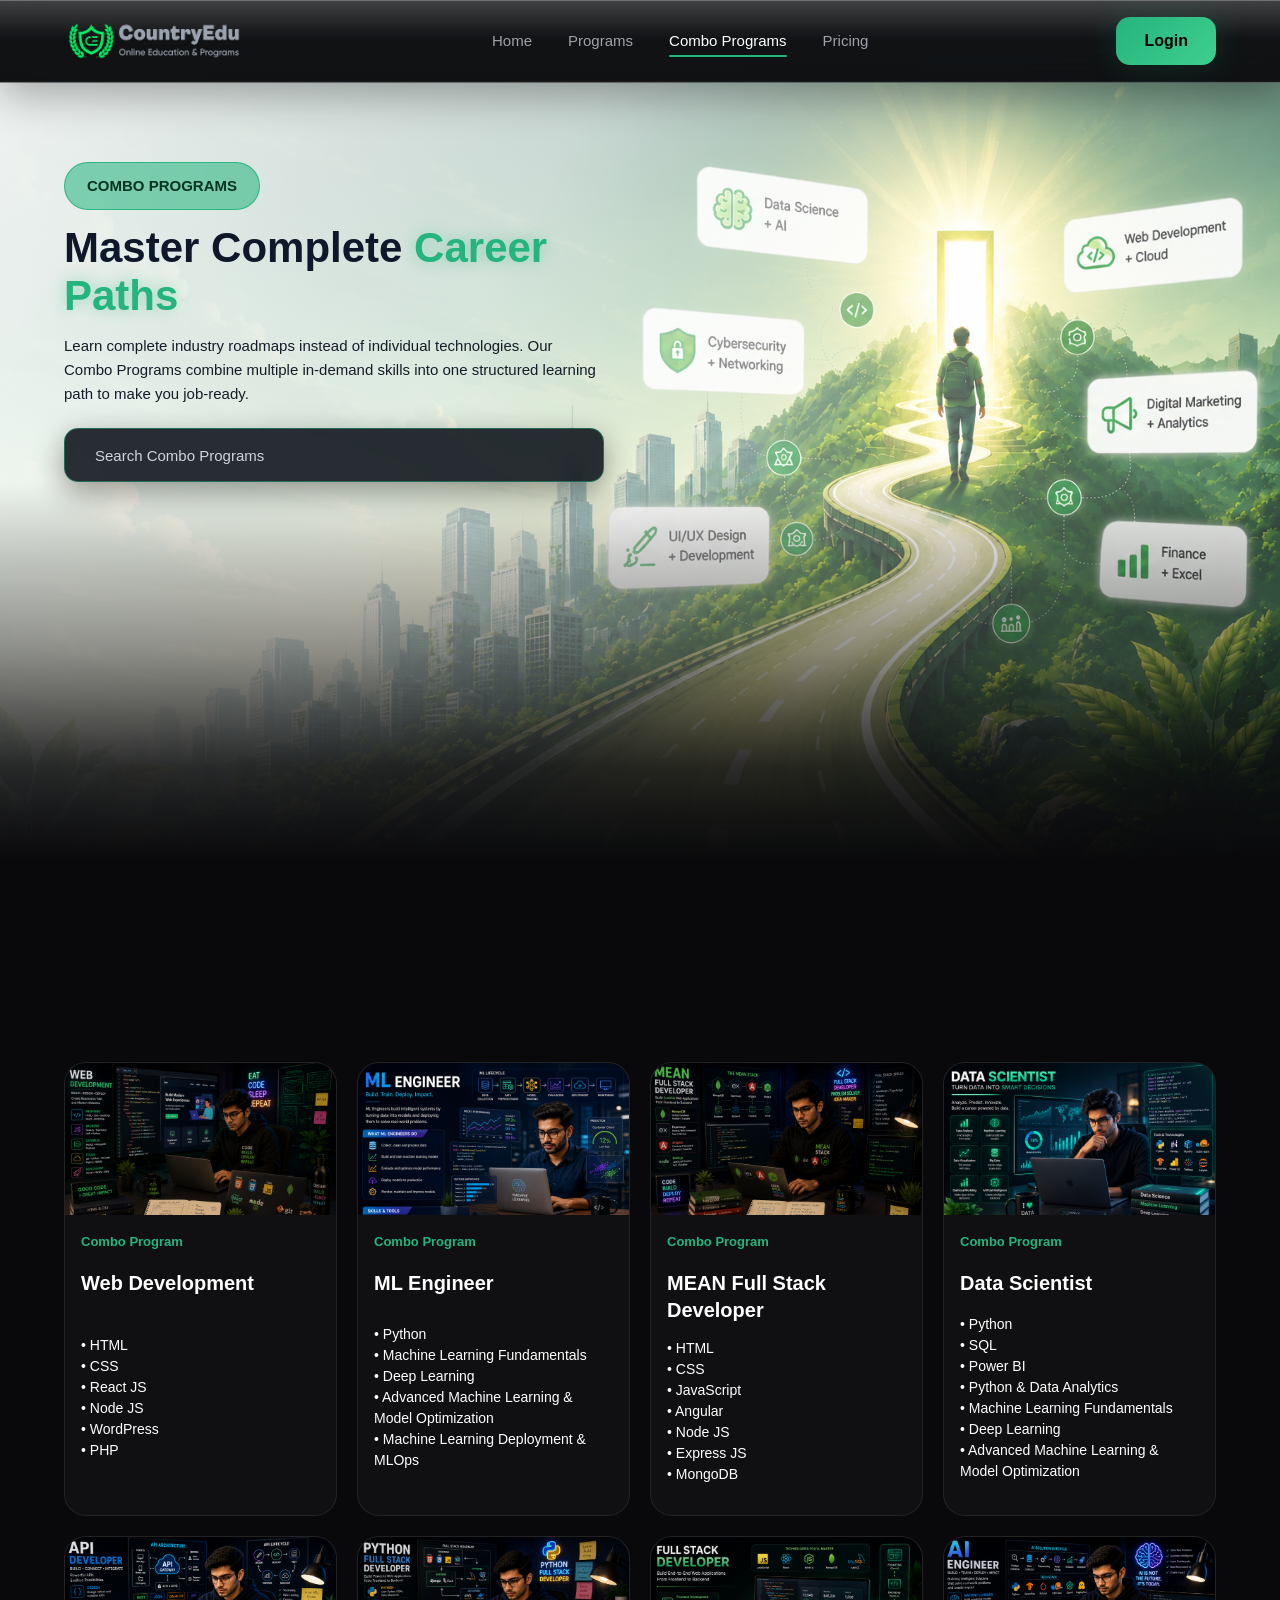
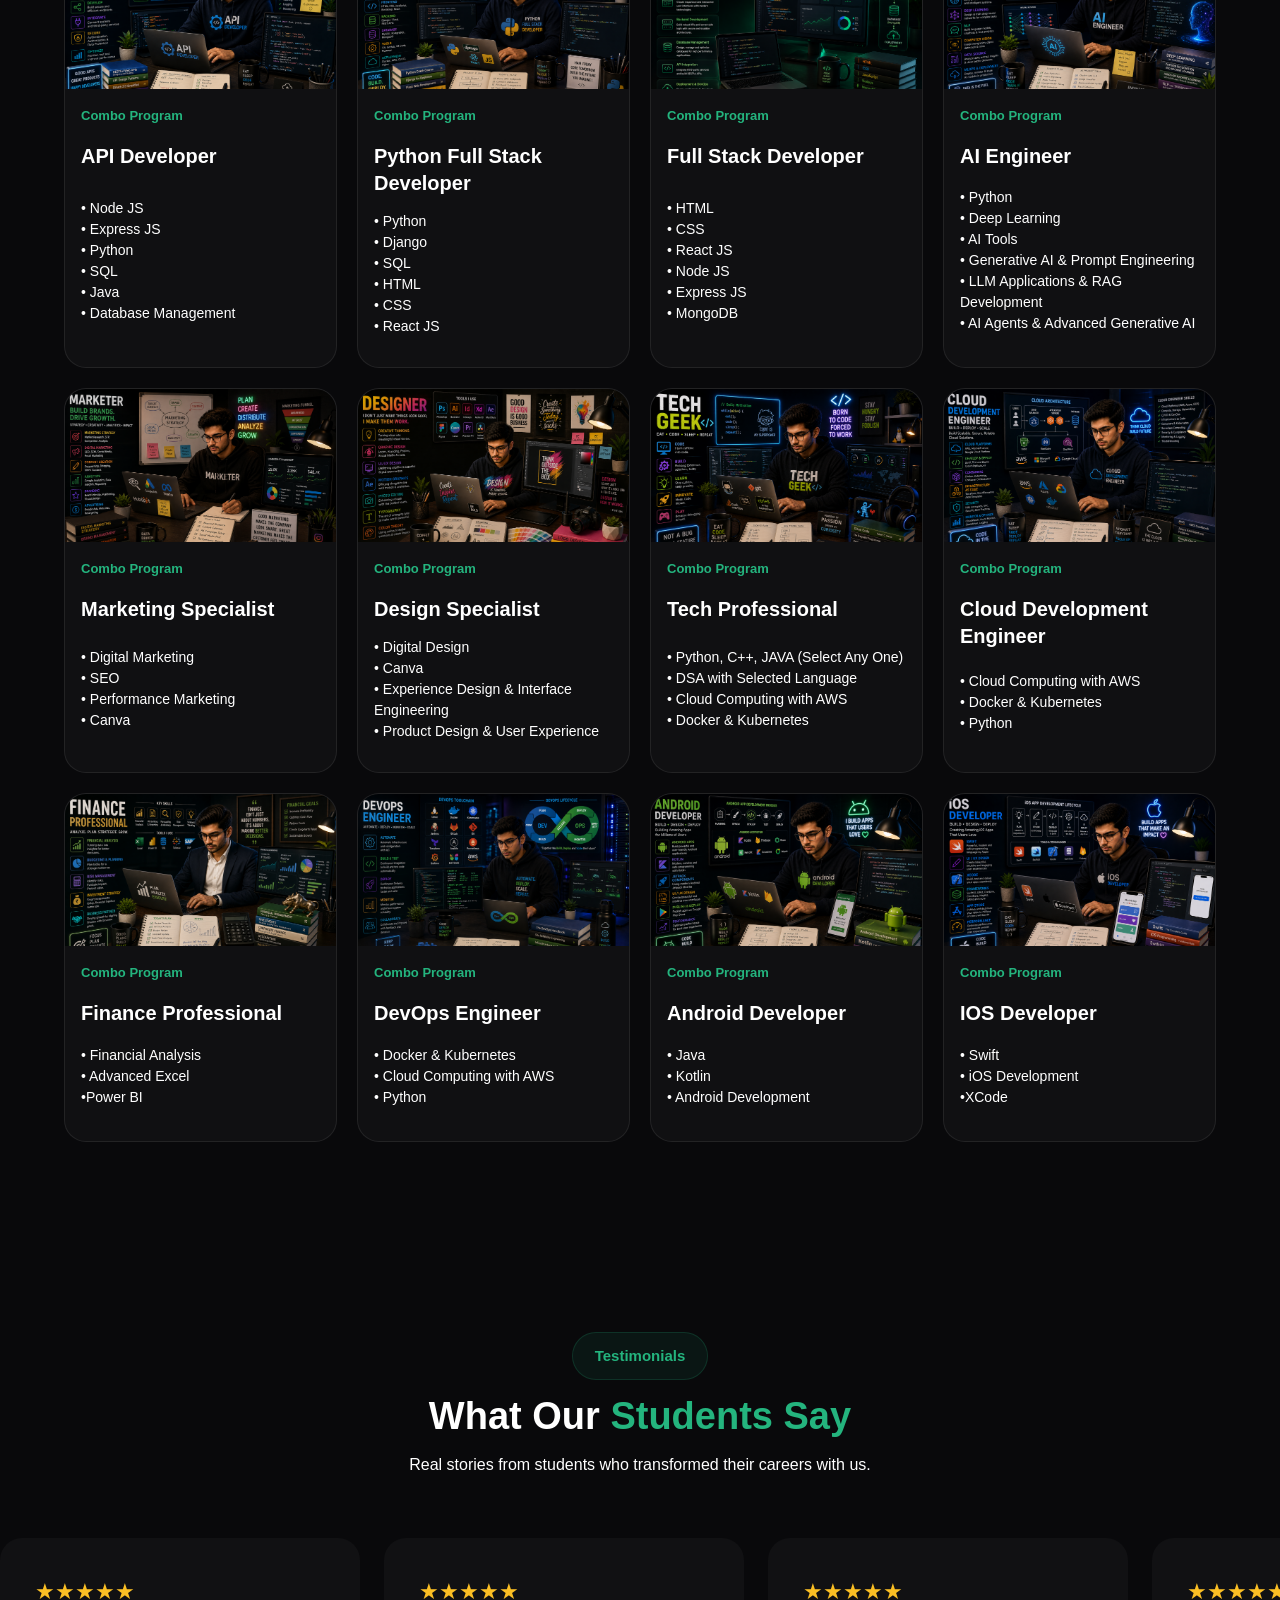
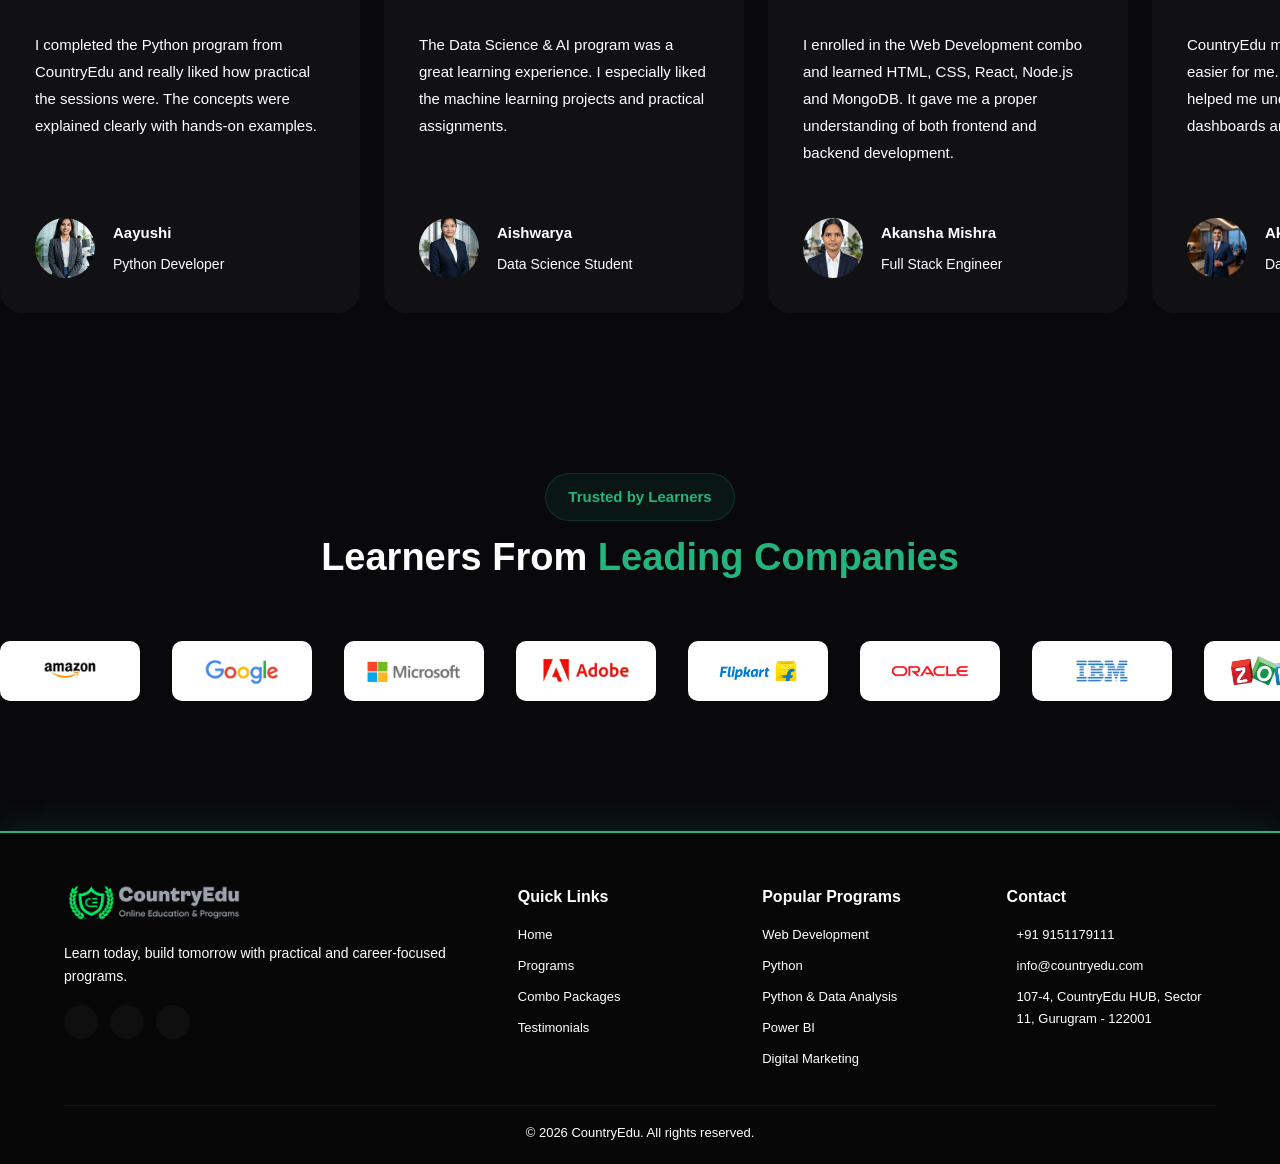
==== commit 9f0b20f6: "Update combos.html" ====
--- a/combos.html
+++ b/combos.html
@@ -109,6 +109,7 @@
             <li><a href="index.html#hero">Home</a></li>
             <li><a href="programs.html">Programs</a></li>
             <li><a href="combos.html" class="active">Combo Programs</a></li>
+            <li><a href="pricing.html">Pricing</a></li>
             <li><a href="https://lms.countryedu.com/" class="mobile-login-btn">Login</a></li>
         </ul>
 
@@ -1653,7 +1654,7 @@
 
               <li>
                 <i class="ri-map-pin-line"></i>
-                India
+                107-4, CountryEdu HUB, Sector 11, Gurugram - 122001
               </li>
             </ul>
           </div>
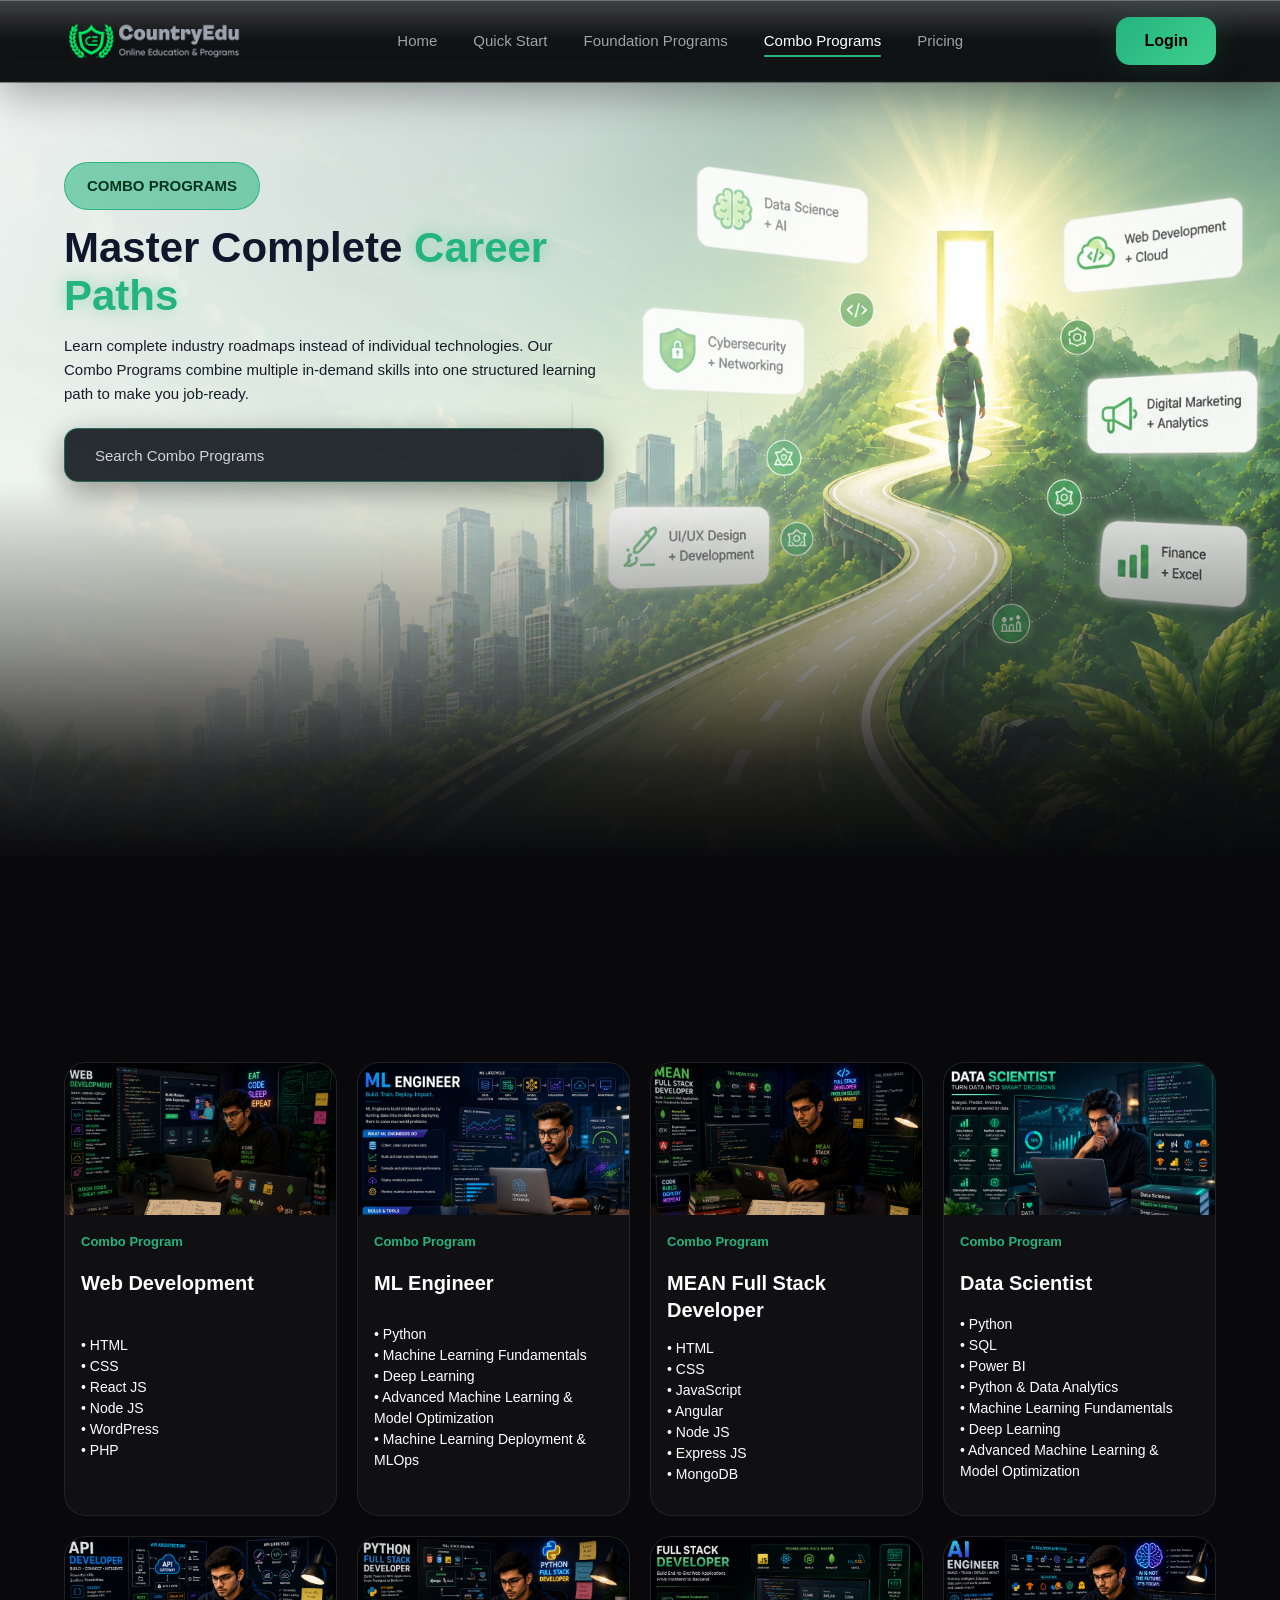
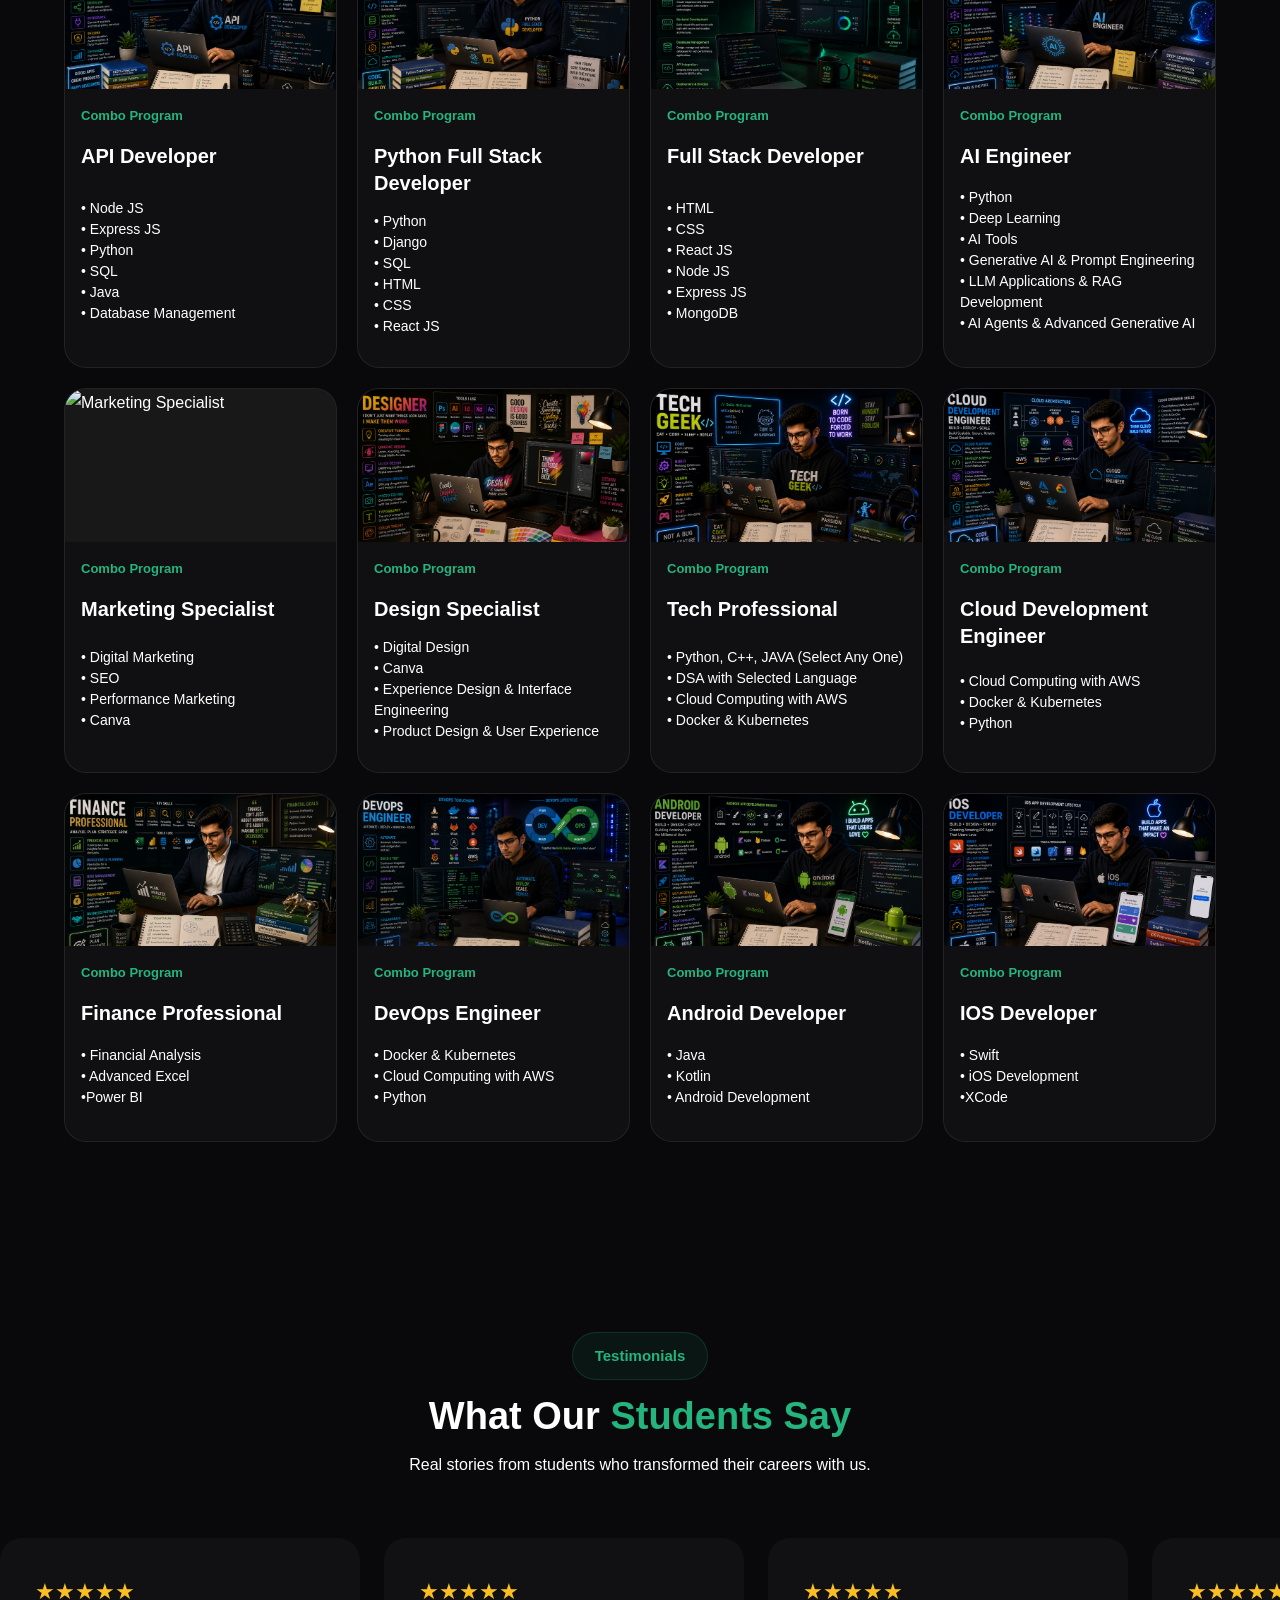
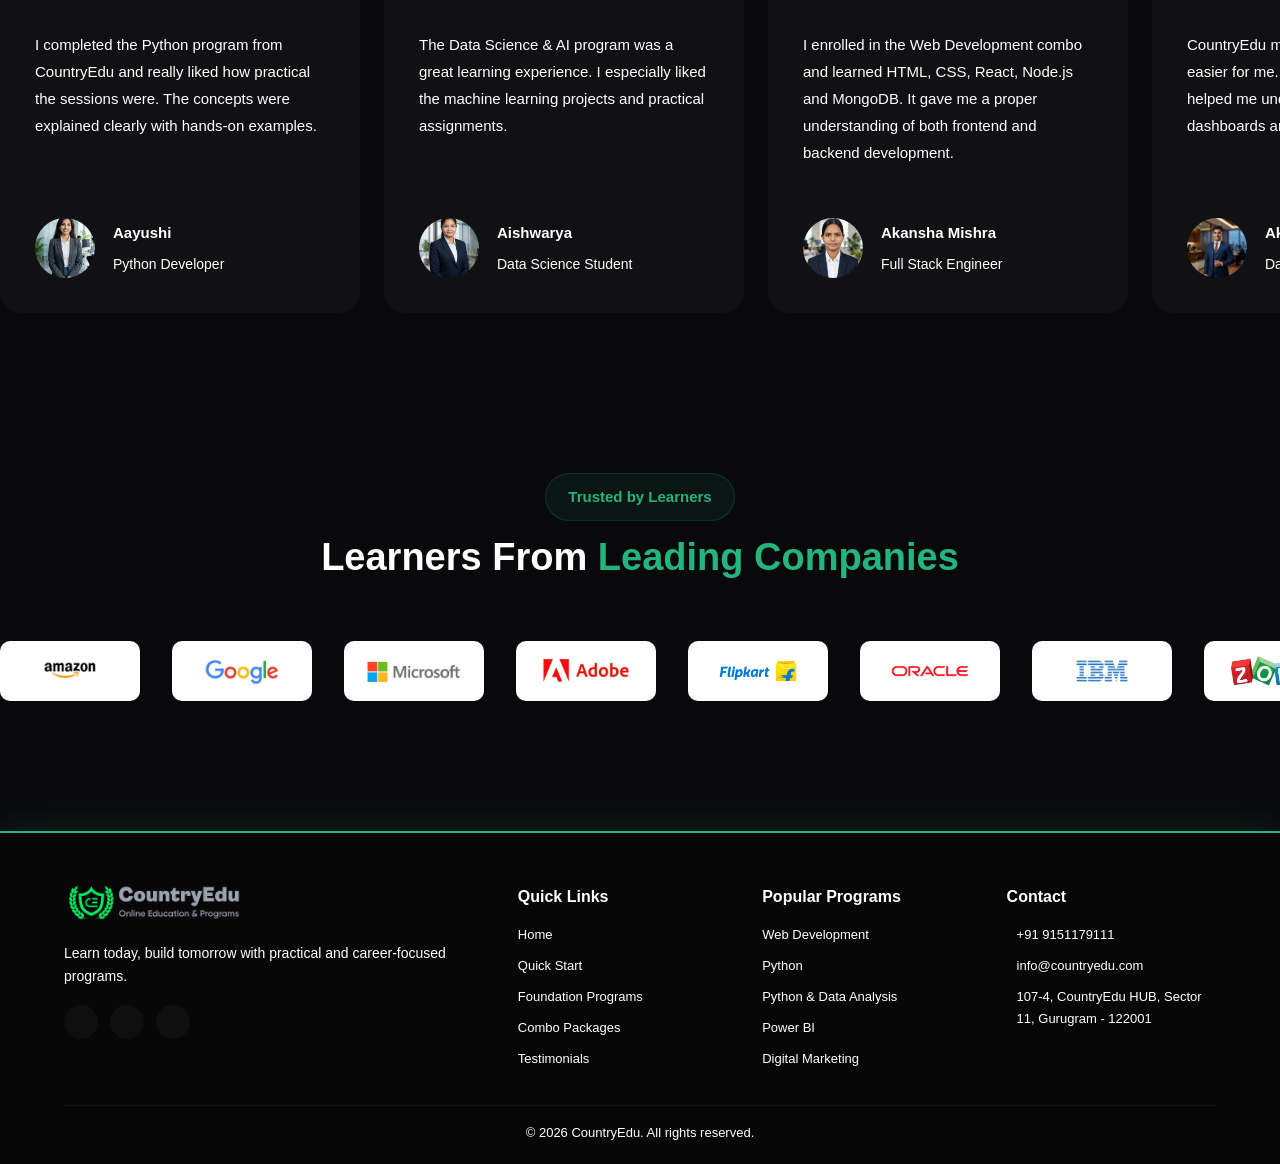
==== commit 66236f4d: "Initial commit" ====
--- a/combos.html
+++ b/combos.html
@@ -1,1678 +1,1684 @@
-<!DOCTYPE html>
-<html lang="en">
-
-<head>
-    <meta charset="UTF-8">
-    <meta name="viewport" content="width=device-width, initial-scale=1.0">
-    <link rel="icon" type="image/png" href="assets/images/logos/favicon.png">
-
-    <title>Combo Programs | CountryEdu</title>
-
-    <meta
-        name="description"
-        content="Explore CountryEdu's complete career roadmap combo programs designed by industry experts.">
-
-    <!-- Google Fonts -->
-    <link rel="preconnect" href="https://fonts.googleapis.com">
-    <link rel="preconnect" href="https://fonts.gstatic.com" crossorigin>
-
-    <link href="https://fonts.googleapis.com/css2?family=Inter:wght@300;400;500;600;700;800;900&display=swap"
-        rel="stylesheet">
-
-    <!-- Remix Icons -->
-    <link href="https://cdn.jsdelivr.net/npm/remixicon/fonts/remixicon.css" rel="stylesheet">
-
-    <!-- Shared CSS -->
-    <link rel="stylesheet" href="css/global.css">
-
-</head>
-
-<body>
-
-    <!-- ================= HEADER ================= -->
-
-    <header>
-
-        <div class="container">
-
-            <nav class="navbar">
-
-                <button
-                    class="menu-btn"
-                    type="button"
-                    aria-label="Open navigation menu"
-                    aria-expanded="false">
-
-                    <i class="ri-menu-line"></i>
-
-                </button>
-
-                <a href="index.html#hero" class="logo">
-                    <img src="assets/images/logos/logo.png" alt="CountryEdu Logo">
-                </a>
-
-                <ul class="nav-links">
-
-                    <li>
-                        <a href="index.html#hero">Home</a>
-                    </li>
-
-                    <li>
-                        <a href="programs.html">Programs</a>
-                    </li>
-
-                    <li>
-                        <a href="combos.html" class="active">
-                            Combo Programs
-                        </a>
-                    </li>
-                    <li><a href="pricing.html">Pricing</a></li>
-                </ul>
-
-                <div class="nav-buttons">
-
-                    <a href="https://lms.countryedu.com/" class="login-btn">
-                        Login
-                    </a>
-
-                </div>
-
-            </nav>
-
-        </div>
-
-    </header>
-        <!-- Mobile Full-Screen Menu -->
-
-    <div class="mobile-menu" id="mobileMenu">
-
-        <div class="mobile-menu-top">
-
-            <a href="index.html" class="mobile-menu-logo">
-                <img src="assets/images/logos/logo.png" alt="CountryEdu Logo">
-            </a>
-
-            <button class="mobile-menu-close" type="button" aria-label="Close navigation menu">
-                <i class="ri-close-line"></i>
-            </button>
-
-        </div>
-
-        <div class="mobile-menu-search">
-            <input type="text" id="mobile-search-input" placeholder="Search programs...">
-            <button type="button" class="mobile-search-btn" aria-label="Search">
-                <i class="ri-search-line"></i>
-            </button>
-        </div>
-
-        <ul class="mobile-menu-links">
-            <li><a href="index.html#hero">Home</a></li>
-            <li><a href="programs.html">Programs</a></li>
-            <li><a href="combos.html" class="active">Combo Programs</a></li>
-            <li><a href="pricing.html">Pricing</a></li>
-            <li><a href="https://lms.countryedu.com/" class="mobile-login-btn">Login</a></li>
-        </ul>
-
-        <div class="mobile-menu-socials">
-           <a href="https://www.instagram.com/countryedu_/?hl=en"><i class="ri-instagram-line"></i></a>
-
-                    <a href="https://www.linkedin.com/company/countryedu-private-limited/?originalSubdomain=in"><i class="ri-linkedin-fill"></i></a>
-
-                    <a href="https://www.youtube.com/@countryeduacademy"><i class="ri-youtube-fill"></i></a>
-        </div>
-
-    </div>
-
-    <div class="mobile-menu-backdrop" id="mobileMenuBackdrop"></div>
-
-
-    <!-- ================= MAIN ================= -->
-
-    <main>
-
-        <!-- ================= HERO ================= -->
-        <section class="combo-hero">
-            <div class="container">
-                <div class="hero-copy">
-                    <p class="section-badge">
-                        COMBO PROGRAMS
-                    </p>
-                    <h1 class="section-title">
-                        Master Complete <span>Career Paths</span>
-                    </h1>
-                    <p class="section-description">
-                        Learn complete industry roadmaps instead of individual technologies. Our Combo Programs combine multiple in-demand skills into one structured learning path to make you job-ready.
-                    </p>
-
-                    <!-- Search -->
-                    <div class="program-search">
-                        <i class="ri-search-line"></i>
-                        <input
-                            type="search"
-                            id="program-search-input"
-                            placeholder="Search Combo Programs"
-                            aria-label="Search Combo Programs">
-                    </div>
-                    <p class="search-result" id="search-result"></p>
-                </div>
-            </div>
-        </section>
-
-        <!-- ================= COMBO GRID SECTION ================= -->
-        <section id="all-programs" class="combo-grid-section">
-            <div class="container">
-                <div class="program-grid" id="programs-grid"></div>
-            </div>
-        </section>
-
-    <!-- ================= TESTIMONIALS ================= -->
-
-    <!-- TESTIMONIALS -->
-      <section id="testimonials">
-        <div class="container">
-          <div class="section-header">
-            <span class="section-badge">Testimonials</span>
-
-            <h2 class="section-title">What Our <span>Students Say</span></h2>
-
-            <p class="section-description">
-              Real stories from students who transformed their careers with us.
-            </p>
-          </div>
-        </div>
-
-         <div class="testimonial-marquee">
-
-            <div class="testimonial-track">
-
-                <!-- Aayushi -->
-                <div class="testimonial-card">
-                    <div class="stars">★★★★★</div>
-                    <p>
-                        I completed the Python program from CountryEdu and really liked how practical the sessions were. The concepts were explained clearly with hands-on examples.
-                    </p>
-                    <div class="student">
-                        <img src="assets/images/students_testimonials/aayushi.jpg.jpeg" alt="aayushi">
-                        <div>
-                            <h4>Aayushi</h4>
-                            <span>Python Developer</span>
-                        </div>
-                    </div>
-                </div>
-
-                <!-- Aishwarya -->
-                <div class="testimonial-card">
-                    <div class="stars">★★★★★</div>
-                    <p>
-                        The Data Science & AI program was a great learning experience. I especially liked the machine learning projects and practical assignments.
-                    </p>
-                    <div class="student">
-                        <img src="assets/images/students_testimonials/aishwarya.jpg.jpeg" alt="Aishwarya">
-                        <div>
-                            <h4>Aishwarya</h4>
-                            <span>Data Science Student</span>
-                        </div>
-                    </div>
-                </div>
-
-                <!-- Akansha Mishra -->
-                <div class="testimonial-card">
-                    <div class="stars">★★★★★</div>
-                    <p>
-                        I enrolled in the Web Development combo and learned HTML, CSS, React, Node.js and MongoDB. It gave me a proper understanding of both frontend and backend development.
-                    </p>
-                    <div class="student">
-                        <img src="assets/images/students_testimonials/akanksha.jpg.jpeg" alt="Akansha Mishra">
-                        <div>
-                            <h4>Akansha Mishra</h4>
-                            <span>Full Stack Engineer</span>
-                        </div>
-                    </div>
-                </div>
-
-                <!-- Akshit -->
-                <div class="testimonial-card">
-                    <div class="stars">★★★★★</div>
-                    <p>
-                        CountryEdu made Advanced Excel much easier for me. 
-                        The practical approach helped me understand formulas, dashboards
-                         and data analysis much better.
-                    </p>
-                    <div class="student">
-                        <img src="assets/images/students_testimonials/akshit.jpg.jpeg" alt="Akshit">
-                        <div>
-                            <h4>Akshit</h4>
-                            <span>Data Analyst</span>
-                        </div>
-                    </div>
-                </div>
-
-                <!-- Ankur -->
-<div class="testimonial-card">
-    <div class="stars">★★★★★</div>
-        <p>
-            I completed the Python program from CountryEdu and really liked how practical the sessions were. The concepts were explained clearly with hands-on examples.
-        </p>
-        <div class="student">
-            <img src="assets/images/students_testimonials/ankur.jpg.jpeg" alt="Ankur">
-            <div>
-                <h4>Ankur</h4>
-                <span>Python Developer</span>
-            </div>
-        </div>
-    </div>
-
-    <!-- Ashish James -->
-    <div class="testimonial-card">
-        <div class="stars">★★★★★</div>
-        <p>
-            The Data Science & AI program was a great learning experience. I especially liked the machine learning projects and practical assignments.
-        </p>
-        <div class="student">
-            <img src="assets/images/students_testimonials/ashish-james.jpg.jpeg" alt="Ashish James">
-            <div>
-                <h4>Ashish James</h4>
-                <span>Data Analyst - II</span>
-            </div>
-        </div>
-    </div>
-
-    <!-- Ayushi -->
-    <div class="testimonial-card">
-        <div class="stars">★★★★★</div>
-        <p>
-            I enrolled in the Web Development combo and learned HTML, CSS, React, Node.js and MongoDB. It gave me a proper understanding of both frontend and backend development.
-        </p>
-        <div class="student">
-            <img src="assets/images/students_testimonials/Ayushi.jpg.jpeg" alt="Ayushi">
-            <div>
-                <h4>Ayushi</h4>
-                <span>Web Developer</span>
-            </div>
-        </div>
-    </div>
-
-    <!-- Bhavika -->
-    <div class="testimonial-card">
-        <div class="stars">★★★★★</div>
-        <p>
-            CountryEdu made Advanced Excel much easier for me. The practical approach helped me understand formulas, dashboards and data analysis much better.
-        </p>
-        <div class="student">
-            <img src="assets/images/students_testimonials/bhavika.jpg.jpeg" alt="Bhavika">
-            <div>
-                <h4>Bhavika</h4>
-                <span>Advanced Excel Trainer</span>
-            </div>
-        </div>
-    </div>
-
-    <!-- Enguva -->
-    <div class="testimonial-card">
-        <div class="stars">★★★★★</div>
-        <p>
-            I completed the Digital Marketing program and learned about SEO, social media marketing, paid campaigns and analytics. Very useful for someone starting in marketing.
-        </p>
-        <div class="student">
-            <img src="assets/images/students_testimonials/enguva.jpg.jpeg" alt="Enguva">
-            <div>
-                <h4>Enguva</h4>
-                <span>Marketing Analyst</span>
-            </div>
-        </div>
-    </div>
-
-    <!-- Gamer -->
-    <div class="testimonial-card">
-        <div class="stars">★★★★★</div>
-        <p>
-            The DSA with Python program was really helpful for improving my problem-solving skills. The explanations and coding practice were very useful.
-        </p>
-        <div class="student">
-            <img src="assets/images/students_testimonials/gamer.jpg.jpeg" alt="Gamer">
-            <div>
-                <h4>Gamer</h4>
-                <span>Core Python Developer </span>
-            </div>
-        </div>
-    </div>
-
-    <!-- Harsha -->
-    <div class="testimonial-card">
-        <div class="stars">★★★★★</div>
-        <p>
-            I took the Graphic Design program and learned a lot about design principles, branding, typography and visual communication. The projects made the learning more interesting.
-        </p>
-        <div class="student">
-            <img src="assets/images/students_testimonials/harsha.jpg.jpeg" alt="Harsha">
-            <div>
-                <h4>Harsha</h4>
-                <span>Graphic Designer</span>
-            </div>
-        </div>
-    </div>
-
-    <!-- Hima Bindu -->
-    <div class="testimonial-card">
-        <div class="stars">★★★★★</div>
-        <p>
-            The Python & Data Analytics combo was exactly what I was looking for. I got to learn Python, Pandas, visualization and practical data analysis together.
-        </p>
-        <div class="student">
-            <img src="assets/images/students_testimonials/hima-bindu.jpg.jpeg" alt="Hima Bindu">
-            <div>
-                <h4>Hima Bindu</h4>
-                <span>Business Analyst </span>
-            </div>
-        </div>
-    </div>
-
-    <!-- Kshitij -->
-    <div class="testimonial-card">
-        <div class="stars">★★★★★</div>
-        <p>
-            I joined the Cloud Computing with AWS program and finally understood concepts like EC2, S3, IAM and VPC. The practical approach was the best part.
-        </p>
-        <div class="student">
-            <img src="assets/images/students_testimonials/kshitij.jpg.jpeg" alt="Kshitij">
-            <div>
-                <h4>Kshitij</h4>
-                <span>Cloud Engineer</span>
-            </div>
-        </div>
-    </div>
-
-    <!-- Kushank -->
-    <div class="testimonial-card">
-        <div class="stars">★★★★★</div>
-        <p>
-            CountryEdu’s Canva program was simple, creative and easy to follow. I can now create professional social media posts and marketing designs on my own.
-        </p>
-        <div class="student">
-            <img src="assets/images/students_testimonials/kushank.jpg.jpeg" alt="Kushank">
-            <div>
-                <h4>Kushank</h4>
-                <span>Desinger & Architecture</span>
-            </div>
-        </div>
-    </div>
-
-    <!-- Lakshay -->
-    <div class="testimonial-card">
-        <div class="stars">★★★★★</div>
-        <p>
-            I completed the Machine Learning Fundamentals program and really enjoyed the practical implementation of different algorithms.
-        </p>
-        <div class="student">
-            <img src="assets/images/students_testimonials/lakshay.jpg.jpeg" alt="Lakshay">
-            <div>
-                <h4>Lakshay</h4>
-                <span>Machine Learning Engineer</span>
-            </div>
-        </div>
-    </div>
-
-    <!-- Likshitha -->
-    <div class="testimonial-card">
-        <div class="stars">★★★★★</div>
-        <p>
-            The UI/UX and Product Design combo gave me a much better understanding of user research, wireframing, Figma and design systems.
-        </p>
-        <div class="student">
-            <img src="assets/images/students_testimonials/likshitha.jpg.jpeg" alt="Likshitha">
-            <div>
-                <h4>Likshitha</h4>
-                <span>Chief Product Designer </span>
-            </div>
-        </div>
-    </div>
-
-    <!-- Mahi -->
-    <div class="testimonial-card">
-        <div class="stars">★★★★★</div>
-        <p>
-            I enrolled in the React.js Development program and found the component-based approach and project work very useful. It improved my frontend development skills.
-        </p>
-        <div class="student">
-            <img src="assets/images/students_testimonials/mahi.jpg.jpeg" alt="Mahi">
-            <div>
-                <h4>Mahi</h4>
-                <span>Frontend Engineer</span>
-            </div>
-        </div>
-    </div>
-
-    <!-- Miryala -->
-    <div class="testimonial-card">
-        <div class="stars">★★★★★</div>
-        <p>
-            The Financial Analysis program was very informative. I learned financial statements, ratio analysis, forecasting and financial modeling in a structured way.
-        </p>
-        <div class="student">
-            <img src="assets/images/students_testimonials/miryala.jpg.jpeg" alt="Miryala">
-            <div>
-                <h4>Miryala</h4>
-                <span>Finance Analyst</span>
-            </div>
-        </div>
-    </div>
-
-    <!-- Neha Heer -->
-    <div class="testimonial-card">
-        <div class="stars">★★★★★</div>
-        <p>
-            I completed the AI Tools program and discovered so many useful AI tools for productivity, content creation and automation. Very relevant in today’s environment.
-        </p>
-        <div class="student">
-            <img src="assets/images/students_testimonials/neha-heer.jpg.jpeg" alt="Neha Heer">
-            <div>
-                <h4>Neha Heer</h4>
-                <span>AI Tool Engineer</span>
-            </div>
-        </div>
-    </div>
-
-    <!-- Nishant -->
-    <div class="testimonial-card">
-        <div class="stars">★★★★★</div>
-        <p>
-            The MERN-style Web Development combo was a great experience. Learning React, Node, Express and MongoDB together helped me understand how complete web applications are built.
-        </p>
-        <div class="student">
-            <img src="assets/images/students_testimonials/nishant.jpg.jpeg" alt="Nishant">
-            <div>
-                <h4>Nishant</h4>
-                <span>Full Stack Engineer</span>
-            </div>
-        </div>
-    </div>
-
-    <!-- Palak Sharma -->
-    <div class="testimonial-card">
-        <div class="stars">★★★★★</div>
-        <p>
-            I joined the SEO program to improve my digital marketing knowledge and learned keyword research, on-page SEO, technical SEO and analytics. Good practical content.
-        </p>
-        <div class="student">
-            <img src="assets/images/students_testimonials/palak-sharma.jpg.jpeg" alt="Palak Sharma">
-            <div>
-                <h4>Palak Sharma</h4>
-                <span>SEO Expert</span>
-            </div>
-        </div>
-    </div>
-
-    <!-- Prachi -->
-    <div class="testimonial-card">
-        <div class="stars">★★★★★</div>
-        <p>
-            The Deep Learning program was challenging initially, but the concepts were explained step by step. CNNs, NLP and model deployment were particularly interesting.
-        </p>
-        <div class="student">
-            <img src="assets/images/students_testimonials/prachi.jpg.jpeg" alt="Prachi">
-            <div>
-                <h4>Prachi</h4>
-                <span>AI/ML Developer</span>
-            </div>
-        </div>
-    </div>
-
-    <!-- Pratyusha -->
-    <div class="testimonial-card">
-        <div class="stars">★★★★★</div>
-        <p>
-            CountryEdu’s Business Analytics program helped me understand how data can actually support business decisions. Power BI and dashboard creation were my favorite parts.
-        </p>
-        <div class="student">
-            <img src="assets/images/students_testimonials/pratyusha.jpg.jpeg" alt="Pratyusha">
-            <div>
-                <h4>Pratyusha</h4>
-                <span>Business Analyst</span>
-            </div>
-        </div>
-    </div>
-
-    <!-- Radhika -->
-    <div class="testimonial-card">
-        <div class="stars">★★★★★</div>
-        <p>
-            I completed the C-Programming course as a beginner and found it very easy to follow. It gave me a strong foundation in programming logic.
-        </p>
-        <div class="student">
-            <img src="assets/images/students_testimonials/radhika.jpg.jpeg" alt="Radhika">
-            <div>
-                <h4>Radhika</h4>
-                <span>C Programming Student</span>
-            </div>
-        </div>
-    </div>
-
-    <!-- Rishabh Tyagi -->
-    <div class="testimonial-card">
-        <div class="stars">★★★★★</div>
-        <p>
-            The AI & Generative AI combo was one of the best learning experiences for me. Prompt engineering, RAG and AI agents were explained in a practical way.
-        </p>
-        <div class="student">
-            <img src="assets/images/students_testimonials/rishabh-tyagi.jpg.jpeg" alt="Rishabh Tyagi">
-            <div>
-                <h4>Rishabh Tyagi</h4>
-                <span>AI Engineer</span>
-            </div>
-        </div>
-    </div>
-
-    <!-- Sahil -->
-    <div class="testimonial-card">
-        <div class="stars">★★★★★</div>
-        <p>
-            I enrolled in Performance Marketing and learned about Google Ads, Meta Ads, conversion tracking and campaign optimization. The course was very industry-oriented.
-        </p>
-        <div class="student">
-            <img src="assets/images/students_testimonials/sahil.jpg.jpeg" alt="Sahil">
-            <div>
-                <h4>Sahil</h4>
-                <span>Marketing Expert - II </span>
-            </div>
-        </div>
-    </div>
-
-    <!-- Sai Vivek -->
-    <div class="testimonial-card">
-        <div class="stars">★★★★★</div>
-        <p>
-            The Database Management System program helped me understand SQL, database design, normalization and CRUD operations much better.
-        </p>
-        <div class="student">
-            <img src="assets/images/students_testimonials/sai-vivek.jpg.jpeg" alt="Sai Vivek">
-            <div>
-                <h4>Sai Vivek</h4>
-                <span>Database Engineer</span>
-            </div>
-        </div>
-    </div>
-
-    <!-- Sanskriti -->
-    <div class="testimonial-card">
-        <div class="stars">★★★★★</div>
-        <p>
-            I completed the Flutter Development program and really enjoyed building mobile interfaces. Learning widgets, APIs and Firebase was especially useful.
-        </p>
-        <div class="student">
-            <img src="assets/images/students_testimonials/sanskriti.jpg.jpeg" alt="Sanskriti">
-            <div>
-                <h4>Sanskriti</h4>
-                <span>Flutter Developer</span>
-            </div>
-        </div>
-    </div>
-
-    <!-- Sanya Bajaj -->
-    <div class="testimonial-card">
-        <div class="stars">★★★★★</div>
-        <p>
-            The Canva and Digital Marketing combo was very useful for content creation. Now I can design creatives and understand how to use them in marketing campaigns.
-        </p>
-        <div class="student">
-            <img src="assets/images/students_testimonials/sanya-bajaj.jpg.jpeg" alt="Sanya Bajaj">
-            <div>
-                <h4>Sanya Bajaj</h4>
-                <span>Product Designer</span>
-            </div>
-        </div>
-    </div>
-
-    <!-- Sejal -->
-    <div class="testimonial-card">
-        <div class="stars">★★★★★</div>
-        <p>
-            The Advanced Machine Learning & Model Optimization program helped me understand hyperparameter tuning, ensemble methods and model evaluation in much more depth.
-        </p>
-        <div class="student">
-            <img src="assets/images/students_testimonials/sejal.jpg.jpeg" alt="Sejal">
-            <div>
-                <h4>Sejal</h4>
-                <span>Junior ML Engineer</span>
-            </div>
-        </div>
-    </div>
-
-    <!-- Shivam Rawat -->
-    <div class="testimonial-card">
-        <div class="stars">★★★★★</div>
-        <p>
-            I enrolled in the PHP program and learned how to build dynamic websites using PHP and MySQL. The CRUD and API concepts were explained well.
-        </p>
-        <div class="student">
-            <img src="assets/images/students_testimonials/shivam-rawat.jpg.jpeg" alt="Shivam Rawat">
-            <div>
-                <h4>Shivam Rawat</h4>
-                <span>PHP Developer</span>
-            </div>
-        </div>
-    </div>
-
-    <!-- Shounak -->
-    <div class="testimonial-card">
-        <div class="stars">★★★★★</div>
-        <p>
-            The R-Programming course was a good experience for learning data analysis and visualization. I especially enjoyed working with data frames and ggplot2.
-        </p>
-        <div class="student">
-            <img src="assets/images/students_testimonials/shounak.jpg.jpeg" alt="Shounak">
-            <div>
-                <h4>Shounak</h4>
-                <span>Business Analyst</span>
-            </div>
-        </div>
-    </div>
-
-    <!-- Simranpreet -->
-    <div class="testimonial-card">
-        <div class="stars">★★★★★</div>
-        <p>
-            CountryEdu’s Web Development combo was worth it for me. Instead of learning technologies separately, I got to understand how they connect to build a complete website.
-        </p>
-        <div class="student">
-            <img src="assets/images/students_testimonials/simranpreet.jpg.jpeg" alt="Simranpreet">
-            <div>
-                <h4>Simranpreet</h4>
-                <span>Web Developer</span>
-            </div>
-        </div>
-    </div>
-
-    <!-- Srivinda -->
-    <div class="testimonial-card">
-        <div class="stars">★★★★★</div>
-        <p>
-            I completed the Julia program to explore high-performance computing and data analysis. The practical exercises made the language easier to understand.
-        </p>
-        <div class="student">
-            <img src="assets/images/students_testimonials/srivinda.jpg.jpeg" alt="Srivinda">
-            <div>
-                <h4>Srivinda</h4>
-                <span>Julia Programming Student</span>
-            </div>
-        </div>
-    </div>
-
-    <!-- Sunil -->
-    <div class="testimonial-card">
-        <div class="stars">★★★★★</div>
-        <p>
-            The Digital Design program improved my understanding of layouts, typography, colors and branding. I also got more confident using design tools.
-        </p>
-        <div class="student">
-            <img src="assets/images/students_testimonials/sunil.jpg.jpeg" alt="Sunil">
-            <div>
-                <h4>Sunil</h4>
-                <span>Designer - I</span>
-            </div>
-        </div>
-    </div>
-
-    <!-- Surleen -->
-    <div class="testimonial-card">
-        <div class="stars">★★★★★</div>
-        <p>
-            I joined the Generative AI & Prompt Engineering program and learned how to write much better prompts and build useful AI workflows. Very relevant and practical.
-        </p>
-        <div class="student">
-            <img src="assets/images/students_testimonials/surleen.jpg.jpeg" alt="Surleen">
-            <div>
-                <h4>Surleen</h4>
-                <span>Prompt Engineer</span>
-            </div>
-        </div>
-    </div>
-
-    <!-- Tanish -->
-    <div class="testimonial-card">
-        <div class="stars">★★★★★</div>
-        <p>
-            The AI Agents & Advanced Generative AI program was really interesting. Learning about tool calling, RAG, memory and multi-agent systems opened up a completely new area for me.
-        </p>
-        <div class="student">
-            <img src="assets/images/students_testimonials/tanish.jpg.jpeg" alt="Tanish">
-            <div>
-                <h4>Tanish</h4>
-                <span>AI Engineer
-                </span>
-            </div>
-        </div>
-    </div>
-
-    <!-- Tanishqa -->
-    <div class="testimonial-card">
-        <div class="stars">★★★★★</div>
-        <p>
-            I completed the SEO and Performance Marketing combo and found the combination very useful. I learned both organic and paid approaches to digital growth.
-        </p>
-        <div class="student">
-            <img src="assets/images/students_testimonials/tanishqa.jpg.jpeg" alt="Tanishqa">
-            <div>
-                <h4>Tanishqa</h4>
-                <span>SEO Expert - I</span>
-            </div>
-        </div>
-    </div>
-
-    <!-- Taniya -->
-    <div class="testimonial-card">
-        <div class="stars">★★★★★</div>
-        <p>
-            The Machine Learning Deployment & MLOps program helped me understand what happens after a model is trained. Docker, APIs, monitoring and deployment were particularly useful.
-        </p>
-        <div class="student">
-            <img src="assets/images/students_testimonials/taniya.jpg.jpeg" alt="Taniya">
-            <div>
-                <h4>Taniya</h4>
-                <span>ML Engineer</span>
-            </div>
-        </div>
-    </div>
-
-    <!-- Tanu Saini -->
-    <div class="testimonial-card">
-        <div class="stars">★★★★★</div>
-        <p>
-            I took the Product Design & User Experience program and really enjoyed the complete design process from research and user flows to prototypes and usability testing.
-        </p>
-        <div class="student">
-            <img src="assets/images/students_testimonials/tanu-saini.jpg.jpeg" alt="Tanu Saini">
-            <div>
-                <h4>Tanu Saini</h4>
-                <span>UI/UX Designer</span>
-            </div>
-        </div>
-    </div>
-
-    <!-- Vedansh -->
-    <div class="testimonial-card">
-        <div class="stars">★★★★★</div>
-        <p>
-            The Cloud + DevOps combo was a great learning experience. AWS, Docker and Kubernetes together gave me a much better understanding of modern application deployment.
-        </p>
-        <div class="student">
-            <img src="assets/images/students_testimonials/vedansh.jpg.jpeg" alt="Vedansh">
-            <div>
-                <h4>Vedansh</h4>
-                <span>DevOps Engineer</span>
-            </div>
-        </div>
-    </div>
-
-    <!-- Venkant -->
-    <div class="testimonial-card">
-        <div class="stars">★★★★★</div>
-        <p>
-            I completed the Python & Data Analytics program and found the combination of programming, data cleaning, visualization and EDA very useful for real-world projects.
-        </p>
-        <div class="student">
-            <img src="assets/images/students_testimonials/venkant.jpg.jpeg" alt="Venkant">
-            <div>
-                <h4>Venkant</h4>
-                <span>Junior Data Analyst - I </span>
-            </div>
-        </div>
-    </div>
-
-    <!-- Vikas -->
-    <div class="testimonial-card">
-        <div class="stars">★★★★★</div>
-        <p>
-            I joined the Cybersecurity Fundamentals program and gained a good understanding of networking, threats, authentication and basic security practices.
-        </p>
-        <div class="student">
-            <img src="assets/images/students_testimonials/vikas.jpg.jpeg" alt="Vikas">
-            <div>
-                <h4>Vikas</h4>
-                <span>Junior Cybersecurity Engineer - I</span>
-            </div>
-        </div>
-    </div>
-
-    <!-- Vipin -->
-    <div class="testimonial-card">
-        <div class="stars">★★★★★</div>
-        <p>
-            The Ethical Hacking & Penetration Testing program gave me a completely different perspective on cybersecurity. The methodology and security testing concepts were very interesting.
-        </p>
-        <div class="student">
-            <img src="assets/images/students_testimonials/vipin.jpg.jpeg" alt="Vipin">
-            <div>
-                <h4>Vipin</h4>
-                <span>Ethical Hacker - I </span>
-            </div>
-        </div>
-    </div>
-
-                <!-- Duplicate set for seamless infinite loop -->
-                <!-- Aayushi -->
-                <div class="testimonial-card">
-                    <div class="stars">★★★★★</div>
-                    <p>
-                        I completed the Python program from CountryEdu and really liked how practical the sessions were. The concepts were explained clearly with hands-on examples.
-                    </p>
-                    <div class="student">
-                        <img src="assets/images/students_testimonials/aayushi.jpg.jpeg" alt="aayushi">
-                        <div>
-                            <h4>Aayushi</h4>
-                            <span>Python Developer</span>
-                        </div>
-                    </div>
-                </div>
-
-                <!-- Aishwarya -->
-                <div class="testimonial-card">
-                    <div class="stars">★★★★★</div>
-                    <p>
-                        The Data Science & AI program was a great learning experience. I especially liked the machine learning projects and practical assignments.
-                    </p>
-                    <div class="student">
-                        <img src="assets/images/students_testimonials/aishwarya.jpg.jpeg" alt="Aishwarya">
-                        <div>
-                            <h4>Aishwarya</h4>
-                            <span>Data Science Student</span>
-                        </div>
-                    </div>
-                </div>
-
-                <!-- Akansha Mishra -->
-                <div class="testimonial-card">
-                    <div class="stars">★★★★★</div>
-                    <p>
-                        I enrolled in the Web Development combo and learned HTML, CSS, React, Node.js and MongoDB. It gave me a proper understanding of both frontend and backend development.
-                    </p>
-                    <div class="student">
-                        <img src="assets/images/students_testimonials/akanksha.jpg.jpeg" alt="Akansha Mishra">
-                        <div>
-                            <h4>Akansha Mishra</h4>
-                            <span>Full Stack Engineer</span>
-                        </div>
-                    </div>
-                </div>
-
-                <!-- Akshit -->
-                <div class="testimonial-card">
-                    <div class="stars">★★★★★</div>
-                    <p>
-                        CountryEdu made Advanced Excel much easier for me. 
-                        The practical approach helped me understand formulas, dashboards
-                         and data analysis much better.
-                    </p>
-                    <div class="student">
-                        <img src="assets/images/students_testimonials/akshit.jpg.jpeg" alt="Akshit">
-                        <div>
-                            <h4>Akshit</h4>
-                            <span>Data Analyst</span>
-                        </div>
-                    </div>
-                </div>
-
-                <!-- Ankur -->
-<div class="testimonial-card">
-    <div class="stars">★★★★★</div>
-        <p>
-            I completed the Python program from CountryEdu and really liked how practical the sessions were. The concepts were explained clearly with hands-on examples.
-        </p>
-        <div class="student">
-            <img src="assets/images/students_testimonials/ankur.jpg.jpeg" alt="Ankur">
-            <div>
-                <h4>Ankur</h4>
-                <span>Python Developer</span>
-            </div>
-        </div>
-    </div>
-
-    <!-- Ashish James -->
-    <div class="testimonial-card">
-        <div class="stars">★★★★★</div>
-        <p>
-            The Data Science & AI program was a great learning experience. I especially liked the machine learning projects and practical assignments.
-        </p>
-        <div class="student">
-            <img src="assets/images/students_testimonials/ashish-james.jpg.jpeg" alt="Ashish James">
-            <div>
-                <h4>Ashish James</h4>
-                <span>Data Analyst - II</span>
-            </div>
-        </div>
-    </div>
-
-    <!-- Ayushi -->
-    <div class="testimonial-card">
-        <div class="stars">★★★★★</div>
-        <p>
-            I enrolled in the Web Development combo and learned HTML, CSS, React, Node.js and MongoDB. It gave me a proper understanding of both frontend and backend development.
-        </p>
-        <div class="student">
-            <img src="assets/images/students_testimonials/Ayushi.jpg.jpeg" alt="Ayushi">
-            <div>
-                <h4>Ayushi</h4>
-                <span>Web Developer</span>
-            </div>
-        </div>
-    </div>
-
-    <!-- Bhavika -->
-    <div class="testimonial-card">
-        <div class="stars">★★★★★</div>
-        <p>
-            CountryEdu made Advanced Excel much easier for me. The practical approach helped me understand formulas, dashboards and data analysis much better.
-        </p>
-        <div class="student">
-            <img src="assets/images/students_testimonials/bhavika.jpg.jpeg" alt="Bhavika">
-            <div>
-                <h4>Bhavika</h4>
-                <span>Advanced Excel Trainer</span>
-            </div>
-        </div>
-    </div>
-
-    <!-- Enguva -->
-    <div class="testimonial-card">
-        <div class="stars">★★★★★</div>
-        <p>
-            I completed the Digital Marketing program and learned about SEO, social media marketing, paid campaigns and analytics. Very useful for someone starting in marketing.
-        </p>
-        <div class="student">
-            <img src="assets/images/students_testimonials/enguva.jpg.jpeg" alt="Enguva">
-            <div>
-                <h4>Enguva</h4>
-                <span>Marketing Analyst</span>
-            </div>
-        </div>
-    </div>
-
-    <!-- Gamer -->
-    <div class="testimonial-card">
-        <div class="stars">★★★★★</div>
-        <p>
-            The DSA with Python program was really helpful for improving my problem-solving skills. The explanations and coding practice were very useful.
-        </p>
-        <div class="student">
-            <img src="assets/images/students_testimonials/gamer.jpg.jpeg" alt="Gamer">
-            <div>
-                <h4>Gamer</h4>
-                <span>Core Python Developer </span>
-            </div>
-        </div>
-    </div>
-
-    <!-- Harsha -->
-    <div class="testimonial-card">
-        <div class="stars">★★★★★</div>
-        <p>
-            I took the Graphic Design program and learned a lot about design principles, branding, typography and visual communication. The projects made the learning more interesting.
-        </p>
-        <div class="student">
-            <img src="assets/images/students_testimonials/harsha.jpg.jpeg" alt="Harsha">
-            <div>
-                <h4>Harsha</h4>
-                <span>Graphic Designer</span>
-            </div>
-        </div>
-    </div>
-
-    <!-- Hima Bindu -->
-    <div class="testimonial-card">
-        <div class="stars">★★★★★</div>
-        <p>
-            The Python & Data Analytics combo was exactly what I was looking for. I got to learn Python, Pandas, visualization and practical data analysis together.
-        </p>
-        <div class="student">
-            <img src="assets/images/students_testimonials/hima-bindu.jpg.jpeg" alt="Hima Bindu">
-            <div>
-                <h4>Hima Bindu</h4>
-                <span>Business Analyst </span>
-            </div>
-        </div>
-    </div>
-
-    <!-- Kshitij -->
-    <div class="testimonial-card">
-        <div class="stars">★★★★★</div>
-        <p>
-            I joined the Cloud Computing with AWS program and finally understood concepts like EC2, S3, IAM and VPC. The practical approach was the best part.
-        </p>
-        <div class="student">
-            <img src="assets/images/students_testimonials/kshitij.jpg.jpeg" alt="Kshitij">
-            <div>
-                <h4>Kshitij</h4>
-                <span>Cloud Engineer</span>
-            </div>
-        </div>
-    </div>
-
-    <!-- Kushank -->
-    <div class="testimonial-card">
-        <div class="stars">★★★★★</div>
-        <p>
-            CountryEdu’s Canva program was simple, creative and easy to follow. I can now create professional social media posts and marketing designs on my own.
-        </p>
-        <div class="student">
-            <img src="assets/images/students_testimonials/kushank.jpg.jpeg" alt="Kushank">
-            <div>
-                <h4>Kushank</h4>
-                <span>Desinger & Architecture</span>
-            </div>
-        </div>
-    </div>
-
-    <!-- Lakshay -->
-    <div class="testimonial-card">
-        <div class="stars">★★★★★</div>
-        <p>
-            I completed the Machine Learning Fundamentals program and really enjoyed the practical implementation of different algorithms.
-        </p>
-        <div class="student">
-            <img src="assets/images/students_testimonials/lakshay.jpg.jpeg" alt="Lakshay">
-            <div>
-                <h4>Lakshay</h4>
-                <span>Machine Learning Engineer</span>
-            </div>
-        </div>
-    </div>
-
-    <!-- Likshitha -->
-    <div class="testimonial-card">
-        <div class="stars">★★★★★</div>
-        <p>
-            The UI/UX and Product Design combo gave me a much better understanding of user research, wireframing, Figma and design systems.
-        </p>
-        <div class="student">
-            <img src="assets/images/students_testimonials/likshitha.jpg.jpeg" alt="Likshitha">
-            <div>
-                <h4>Likshitha</h4>
-                <span>Chief Product Designer </span>
-            </div>
-        </div>
-    </div>
-
-    <!-- Mahi -->
-    <div class="testimonial-card">
-        <div class="stars">★★★★★</div>
-        <p>
-            I enrolled in the React.js Development program and found the component-based approach and project work very useful. It improved my frontend development skills.
-        </p>
-        <div class="student">
-            <img src="assets/images/students_testimonials/mahi.jpg.jpeg" alt="Mahi">
-            <div>
-                <h4>Mahi</h4>
-                <span>Frontend Engineer</span>
-            </div>
-        </div>
-    </div>
-
-    <!-- Miryala -->
-    <div class="testimonial-card">
-        <div class="stars">★★★★★</div>
-        <p>
-            The Financial Analysis program was very informative. I learned financial statements, ratio analysis, forecasting and financial modeling in a structured way.
-        </p>
-        <div class="student">
-            <img src="assets/images/students_testimonials/miryala.jpg.jpeg" alt="Miryala">
-            <div>
-                <h4>Miryala</h4>
-                <span>Finance Analyst</span>
-            </div>
-        </div>
-    </div>
-
-    <!-- Neha Heer -->
-    <div class="testimonial-card">
-        <div class="stars">★★★★★</div>
-        <p>
-            I completed the AI Tools program and discovered so many useful AI tools for productivity, content creation and automation. Very relevant in today’s environment.
-        </p>
-        <div class="student">
-            <img src="assets/images/students_testimonials/neha-heer.jpg.jpeg" alt="Neha Heer">
-            <div>
-                <h4>Neha Heer</h4>
-                <span>AI Tool Engineer</span>
-            </div>
-        </div>
-    </div>
-
-    <!-- Nishant -->
-    <div class="testimonial-card">
-        <div class="stars">★★★★★</div>
-        <p>
-            The MERN-style Web Development combo was a great experience. Learning React, Node, Express and MongoDB together helped me understand how complete web applications are built.
-        </p>
-        <div class="student">
-            <img src="assets/images/students_testimonials/nishant.jpg.jpeg" alt="Nishant">
-            <div>
-                <h4>Nishant</h4>
-                <span>Full Stack Engineer</span>
-            </div>
-        </div>
-    </div>
-
-    <!-- Palak Sharma -->
-    <div class="testimonial-card">
-        <div class="stars">★★★★★</div>
-        <p>
-            I joined the SEO program to improve my digital marketing knowledge and learned keyword research, on-page SEO, technical SEO and analytics. Good practical content.
-        </p>
-        <div class="student">
-            <img src="assets/images/students_testimonials/palak-sharma.jpg.jpeg" alt="Palak Sharma">
-            <div>
-                <h4>Palak Sharma</h4>
-                <span>SEO Expert</span>
-            </div>
-        </div>
-    </div>
-
-    <!-- Prachi -->
-    <div class="testimonial-card">
-        <div class="stars">★★★★★</div>
-        <p>
-            The Deep Learning program was challenging initially, but the concepts were explained step by step. CNNs, NLP and model deployment were particularly interesting.
-        </p>
-        <div class="student">
-            <img src="assets/images/students_testimonials/prachi.jpg.jpeg" alt="Prachi">
-            <div>
-                <h4>Prachi</h4>
-                <span>AI/ML Developer</span>
-            </div>
-        </div>
-    </div>
-
-    <!-- Pratyusha -->
-    <div class="testimonial-card">
-        <div class="stars">★★★★★</div>
-        <p>
-            CountryEdu’s Business Analytics program helped me understand how data can actually support business decisions. Power BI and dashboard creation were my favorite parts.
-        </p>
-        <div class="student">
-            <img src="assets/images/students_testimonials/pratyusha.jpg.jpeg" alt="Pratyusha">
-            <div>
-                <h4>Pratyusha</h4>
-                <span>Business Analyst</span>
-            </div>
-        </div>
-    </div>
-
-    <!-- Radhika -->
-    <div class="testimonial-card">
-        <div class="stars">★★★★★</div>
-        <p>
-            I completed the C-Programming course as a beginner and found it very easy to follow. It gave me a strong foundation in programming logic.
-        </p>
-        <div class="student">
-            <img src="assets/images/students_testimonials/radhika.jpg.jpeg" alt="Radhika">
-            <div>
-                <h4>Radhika</h4>
-                <span>C Programming Student</span>
-            </div>
-        </div>
-    </div>
-
-    <!-- Rishabh Tyagi -->
-    <div class="testimonial-card">
-        <div class="stars">★★★★★</div>
-        <p>
-            The AI & Generative AI combo was one of the best learning experiences for me. Prompt engineering, RAG and AI agents were explained in a practical way.
-        </p>
-        <div class="student">
-            <img src="assets/images/students_testimonials/rishabh-tyagi.jpg.jpeg" alt="Rishabh Tyagi">
-            <div>
-                <h4>Rishabh Tyagi</h4>
-                <span>AI Engineer</span>
-            </div>
-        </div>
-    </div>
-
-    <!-- Sahil -->
-    <div class="testimonial-card">
-        <div class="stars">★★★★★</div>
-        <p>
-            I enrolled in Performance Marketing and learned about Google Ads, Meta Ads, conversion tracking and campaign optimization. The course was very industry-oriented.
-        </p>
-        <div class="student">
-            <img src="assets/images/students_testimonials/sahil.jpg.jpeg" alt="Sahil">
-            <div>
-                <h4>Sahil</h4>
-                <span>Marketing Expert - II </span>
-            </div>
-        </div>
-    </div>
-
-    <!-- Sai Vivek -->
-    <div class="testimonial-card">
-        <div class="stars">★★★★★</div>
-        <p>
-            The Database Management System program helped me understand SQL, database design, normalization and CRUD operations much better.
-        </p>
-        <div class="student">
-            <img src="assets/images/students_testimonials/sai-vivek.jpg.jpeg" alt="Sai Vivek">
-            <div>
-                <h4>Sai Vivek</h4>
-                <span>Database Engineer</span>
-            </div>
-        </div>
-    </div>
-
-    <!-- Sanskriti -->
-    <div class="testimonial-card">
-        <div class="stars">★★★★★</div>
-        <p>
-            I completed the Flutter Development program and really enjoyed building mobile interfaces. Learning widgets, APIs and Firebase was especially useful.
-        </p>
-        <div class="student">
-            <img src="assets/images/students_testimonials/sanskriti.jpg.jpeg" alt="Sanskriti">
-            <div>
-                <h4>Sanskriti</h4>
-                <span>Flutter Developer</span>
-            </div>
-        </div>
-    </div>
-
-    <!-- Sanya Bajaj -->
-    <div class="testimonial-card">
-        <div class="stars">★★★★★</div>
-        <p>
-            The Canva and Digital Marketing combo was very useful for content creation. Now I can design creatives and understand how to use them in marketing campaigns.
-        </p>
-        <div class="student">
-            <img src="assets/images/students_testimonials/sanya-bajaj.jpg.jpeg" alt="Sanya Bajaj">
-            <div>
-                <h4>Sanya Bajaj</h4>
-                <span>Product Designer</span>
-            </div>
-        </div>
-    </div>
-
-    <!-- Sejal -->
-    <div class="testimonial-card">
-        <div class="stars">★★★★★</div>
-        <p>
-            The Advanced Machine Learning & Model Optimization program helped me understand hyperparameter tuning, ensemble methods and model evaluation in much more depth.
-        </p>
-        <div class="student">
-            <img src="assets/images/students_testimonials/sejal.jpg.jpeg" alt="Sejal">
-            <div>
-                <h4>Sejal</h4>
-                <span>Junior ML Engineer</span>
-            </div>
-        </div>
-    </div>
-
-    <!-- Shivam Rawat -->
-    <div class="testimonial-card">
-        <div class="stars">★★★★★</div>
-        <p>
-            I enrolled in the PHP program and learned how to build dynamic websites using PHP and MySQL. The CRUD and API concepts were explained well.
-        </p>
-        <div class="student">
-            <img src="assets/images/students_testimonials/shivam-rawat.jpg.jpeg" alt="Shivam Rawat">
-            <div>
-                <h4>Shivam Rawat</h4>
-                <span>PHP Developer</span>
-            </div>
-        </div>
-    </div>
-
-    <!-- Shounak -->
-    <div class="testimonial-card">
-        <div class="stars">★★★★★</div>
-        <p>
-            The R-Programming course was a good experience for learning data analysis and visualization. I especially enjoyed working with data frames and ggplot2.
-        </p>
-        <div class="student">
-            <img src="assets/images/students_testimonials/shounak.jpg.jpeg" alt="Shounak">
-            <div>
-                <h4>Shounak</h4>
-                <span>Business Analyst</span>
-            </div>
-        </div>
-    </div>
-
-    <!-- Simranpreet -->
-    <div class="testimonial-card">
-        <div class="stars">★★★★★</div>
-        <p>
-            CountryEdu’s Web Development combo was worth it for me. Instead of learning technologies separately, I got to understand how they connect to build a complete website.
-        </p>
-        <div class="student">
-            <img src="assets/images/students_testimonials/simranpreet.jpg.jpeg" alt="Simranpreet">
-            <div>
-                <h4>Simranpreet</h4>
-                <span>Web Developer</span>
-            </div>
-        </div>
-    </div>
-
-    <!-- Srivinda -->
-    <div class="testimonial-card">
-        <div class="stars">★★★★★</div>
-        <p>
-            I completed the Julia program to explore high-performance computing and data analysis. The practical exercises made the language easier to understand.
-        </p>
-        <div class="student">
-            <img src="assets/images/students_testimonials/srivinda.jpg.jpeg" alt="Srivinda">
-            <div>
-                <h4>Srivinda</h4>
-                <span>Julia Programming Student</span>
-            </div>
-        </div>
-    </div>
-
-    <!-- Sunil -->
-    <div class="testimonial-card">
-        <div class="stars">★★★★★</div>
-        <p>
-            The Digital Design program improved my understanding of layouts, typography, colors and branding. I also got more confident using design tools.
-        </p>
-        <div class="student">
-            <img src="assets/images/students_testimonials/sunil.jpg.jpeg" alt="Sunil">
-            <div>
-                <h4>Sunil</h4>
-                <span>Designer - I</span>
-            </div>
-        </div>
-    </div>
-
-    <!-- Surleen -->
-    <div class="testimonial-card">
-        <div class="stars">★★★★★</div>
-        <p>
-            I joined the Generative AI & Prompt Engineering program and learned how to write much better prompts and build useful AI workflows. Very relevant and practical.
-        </p>
-        <div class="student">
-            <img src="assets/images/students_testimonials/surleen.jpg.jpeg" alt="Surleen">
-            <div>
-                <h4>Surleen</h4>
-                <span>Prompt Engineer</span>
-            </div>
-        </div>
-    </div>
-
-    <!-- Tanish -->
-    <div class="testimonial-card">
-        <div class="stars">★★★★★</div>
-        <p>
-            The AI Agents & Advanced Generative AI program was really interesting. Learning about tool calling, RAG, memory and multi-agent systems opened up a completely new area for me.
-        </p>
-        <div class="student">
-            <img src="assets/images/students_testimonials/tanish.jpg.jpeg" alt="Tanish">
-            <div>
-                <h4>Tanish</h4>
-                <span>AI Engineer
-                </span>
-            </div>
-        </div>
-    </div>
-
-    <!-- Tanishqa -->
-    <div class="testimonial-card">
-        <div class="stars">★★★★★</div>
-        <p>
-            I completed the SEO and Performance Marketing combo and found the combination very useful. I learned both organic and paid approaches to digital growth.
-        </p>
-        <div class="student">
-            <img src="assets/images/students_testimonials/tanishqa.jpg.jpeg" alt="Tanishqa">
-            <div>
-                <h4>Tanishqa</h4>
-                <span>SEO Expert - I</span>
-            </div>
-        </div>
-    </div>
-
-    <!-- Taniya -->
-    <div class="testimonial-card">
-        <div class="stars">★★★★★</div>
-        <p>
-            The Machine Learning Deployment & MLOps program helped me understand what happens after a model is trained. Docker, APIs, monitoring and deployment were particularly useful.
-        </p>
-        <div class="student">
-            <img src="assets/images/students_testimonials/taniya.jpg.jpeg" alt="Taniya">
-            <div>
-                <h4>Taniya</h4>
-                <span>ML Engineer</span>
-            </div>
-        </div>
-    </div>
-
-    <!-- Tanu Saini -->
-    <div class="testimonial-card">
-        <div class="stars">★★★★★</div>
-        <p>
-            I took the Product Design & User Experience program and really enjoyed the complete design process from research and user flows to prototypes and usability testing.
-        </p>
-        <div class="student">
-            <img src="assets/images/students_testimonials/tanu-saini.jpg.jpeg" alt="Tanu Saini">
-            <div>
-                <h4>Tanu Saini</h4>
-                <span>UI/UX Designer</span>
-            </div>
-        </div>
-    </div>
-
-    <!-- Vedansh -->
-    <div class="testimonial-card">
-        <div class="stars">★★★★★</div>
-        <p>
-            The Cloud + DevOps combo was a great learning experience. AWS, Docker and Kubernetes together gave me a much better understanding of modern application deployment.
-        </p>
-        <div class="student">
-            <img src="assets/images/students_testimonials/vedansh.jpg.jpeg" alt="Vedansh">
-            <div>
-                <h4>Vedansh</h4>
-                <span>DevOps Engineer</span>
-            </div>
-        </div>
-    </div>
-
-    <!-- Venkant -->
-    <div class="testimonial-card">
-        <div class="stars">★★★★★</div>
-        <p>
-            I completed the Python & Data Analytics program and found the combination of programming, data cleaning, visualization and EDA very useful for real-world projects.
-        </p>
-        <div class="student">
-            <img src="assets/images/students_testimonials/venkant.jpg.jpeg" alt="Venkant">
-            <div>
-                <h4>Venkant</h4>
-                <span>Junior Data Analyst - I </span>
-            </div>
-        </div>
-    </div>
-
-    <!-- Vikas -->
-    <div class="testimonial-card">
-        <div class="stars">★★★★★</div>
-        <p>
-            I joined the Cybersecurity Fundamentals program and gained a good understanding of networking, threats, authentication and basic security practices.
-        </p>
-        <div class="student">
-            <img src="assets/images/students_testimonials/vikas.jpg.jpeg" alt="Vikas">
-            <div>
-                <h4>Vikas</h4>
-                <span>Junior Cybersecurity Engineer - I</span>
-            </div>
-        </div>
-    </div>
-
-    <!-- Vipin -->
-    <div class="testimonial-card">
-        <div class="stars">★★★★★</div>
-        <p>
-            The Ethical Hacking & Penetration Testing program gave me a completely different perspective on cybersecurity. The methodology and security testing concepts were very interesting.
-        </p>
-        <div class="student">
-            <img src="assets/images/students_testimonials/vipin.jpg.jpeg" alt="Vipin">
-            <div>
-                <h4>Vipin</h4>
-                <span>Ethical Hacker - I </span>
-            </div>
-        </div>
-    </div>
-                
-
-            </div>
-
-</div>
-      </section>
-
-
-
-    <!-- ================= TRUSTED BY LEARNERS ================= -->
-
-    <section id="trusted">
-        <div class="container">
-          <div class="section-header">
-            <span class="section-badge">Trusted by Learners</span>
-
-            <h2 class="section-title">
-              Learners From <span>Leading Companies</span>
-            </h2>
-          </div>
-        </div>
-
-        <div class="company-marquee">
-
-                <div class="company-track">
-
-                    <img src="assets/images/trusted_learners_logo/amazon.jpg" alt="Amazon">
-                    <img src="assets/images/trusted_learners_logo/google.jpg" alt="Google">
-                    <img src="assets/images/trusted_learners_logo/microsoft.jpg" alt="Microsoft">
-                    <img src="assets/images/trusted_learners_logo/adobe.jpg" alt="Adobe">
-                    <img src="assets/images/trusted_learners_logo/flipkart.jpg" alt="Flipkart">
-                    <img src="assets/images/trusted_learners_logo/oracle.jpg" alt="Oracle">
-                    <img src="assets/images/trusted_learners_logo/ibm.jpg" alt="IBM">
-                    <img src="assets/images/trusted_learners_logo/zoho.jpg" alt="Zoho">
-                    <img src="assets/images/trusted_learners_logo/tcs.jpg" alt="TCS">
-                    <img src="assets/images/trusted_learners_logo/accenture.jpg" alt="Accenture">
-                    <img src="assets/images/trusted_learners_logo/capgemini.jpg" alt="Capgemini">
-                    <img src="assets/images/trusted_learners_logo/congnizant.jpg" alt="Cognizant">
-                    <img src="assets/images/trusted_learners_logo/deloitte.jpg" alt="Deloitte">
-                    <img src="assets/images/trusted_learners_logo/hcl.jpg" alt="HCL">
-                    <img src="assets/images/trusted_learners_logo/infosys.jpg" alt="Infosys">
-                    <img src="assets/images/trusted_learners_logo/kpmg.jpg" alt="KPMG">
-                    <img src="assets/images/trusted_learners_logo/tech-Mahindra.jpg" alt="Tech Mahindra">
-                    <img src="assets/images/trusted_learners_logo/wipro.jpg" alt="Wipro">
-
-                    <!-- Duplicate set for seamless infinite loop -->
-
-                    <img src="assets/images/trusted_learners_logo/amazon.jpg" alt="Amazon">
-                    <img src="assets/images/trusted_learners_logo/google.jpg" alt="Google">
-                    <img src="assets/images/trusted_learners_logo/microsoft.jpg" alt="Microsoft">
-                    <img src="assets/images/trusted_learners_logo/adobe.jpg" alt="Adobe">
-                    <img src="assets/images/trusted_learners_logo/flipkar.jpg" alt="Flipkart">
-                    <img src="assets/images/trusted_learners_logo/oracle.jpg" alt="Oracle">
-                    <img src="assets/images/trusted_learners_logo/ibm.jpg" alt="IBM">
-                    <img src="assets/images/trusted_learners_logo/zoho.jpg" alt="Zoho">
-                    <img src="assets/images/trusted_learners_logo/tcs.jpg" alt="TCS">
-                    <img src="assets/images/trusted_learners_logo/accenture.jpg" alt="Accenture">
-                    <img src="assets/images/trusted_learners_logo/capgemini.jpg" alt="Capgemini">
-                    <img src="assets/images/trusted_learners_logo/congnizant.jpg" alt="Cognizant">
-                    <img src="assets/images/trusted_learners_logo/deloitte.jpg" alt="Deloitte">
-                    <img src="assets/images/trusted_learners_logo/hcl.jpg" alt="HCL">
-                    <img src="assets/images/trusted_learners_logo/infosys.jpg" alt="Infosys">
-                    <img src="assets/images/trusted_learners_logo/kpmg.jpg" alt="KPMG">
-                    <img src="assets/images/trusted_learners_logo/tech-Mahindra.jpg" alt="Tech Mahindra">
-                    <img src="assets/images/trusted_learners_logo/wipro.jpg" alt="Wipro">
-                </div>
-
-            </div>
-      </section>
-
-</main>
-
-
-
-<!-- ================= FOOTER ================= -->
-
-<footer id="footer">
-      <div class="container">
-        <div class="footer-grid">
-          <div class="footer-column">
-            <a href="index.html" class="footer-logo">
-              <img src="assets/images/logos/logo.png" alt="CountryEdu Logo" />
-            </a>
-
-            <p>
-              Learn today, build tomorrow with practical and career-focused
-              programs.
-            </p>
-
-            <div class="social-links">
-              <a href="https://www.instagram.com/countryedu_/?hl=en" aria-label="Instagram">
-                <i class="ri-instagram-line"></i>
-              </a>
-
-              <a href="https://www.linkedin.com/company/countryedu-private-limited/?originalSubdomain=in" aria-label="LinkedIn">
-                <i class="ri-linkedin-fill"></i>
-              </a>
-
-              <a href="https://www.youtube.com/@countryeduacademy" aria-label="YouTube">
-                <i class="ri-youtube-fill"></i>
-              </a>
-            </div>
-          </div>
-
-          <div class="footer-column">
-            <h3>Quick Links</h3>
-
-            <ul>
-              <li><a href="index.html">Home</a></li>
-              <li><a href="programs.html">Programs</a></li>
-              <li><a href="combos.html">Combo Packages</a></li>
-              <li><a href="#testimonials">Testimonials</a></li>
-            </ul>
-          </div>
-
-          <div class="footer-column">
-            <h3>Popular Programs</h3>
-
-            <ul>
-              <li><a href="combos.html">Web Development</a></li>
-              <li><a href="program.html?name=Python">Python</a></li>
-              <li><a href="program.html?name=Python%20%26%20Data%20Analysis">Python & Data Analysis</a></li>
-              <li><a href="program.html?name=Power%20BI">Power BI</a></li>
-              <li><a href="program.html?name=Digital%20Marketing">Digital Marketing</a></li>
-            </ul>
-          </div>
-
-          <div class="footer-column">
-            <h3>Contact</h3>
-
-            <ul>
-              <li>
-                <i class="ri-phone-line"></i>
-                +91 9151179111
-              </li>
-
-              <li>
-                <i class="ri-mail-line"></i>
-                info@countryedu.com
-              </li>
-
-              <li>
-                <i class="ri-map-pin-line"></i>
-                107-4, CountryEdu HUB, Sector 11, Gurugram - 122001
-              </li>
-            </ul>
-          </div>
-        </div>
-
-        <div class="footer-bottom">
-          <p>© 2026 CountryEdu. All rights reserved.</p>
-        </div>
-      </div>
-    </footer>
-
-
-
-<!-- ================= JAVASCRIPT ================= -->
-
-<script src="js/main.js"></script>
-<script src="js/combos.js"></script>
-
-</body>
-
-</html>
+<!DOCTYPE html>
+<html lang="en">
+
+<head>
+    <meta charset="UTF-8">
+    <meta name="viewport" content="width=device-width, initial-scale=1.0">
+    <link rel="icon" type="image/png" href="assets/images/logos/favicon.png">
+
+    <title>Combo Programs | CountryEdu</title>
+
+    <meta
+        name="description"
+        content="Explore CountryEdu's complete career roadmap combo programs designed by industry experts.">
+
+    <!-- Google Fonts -->
+    <link rel="preconnect" href="https://fonts.googleapis.com">
+    <link rel="preconnect" href="https://fonts.gstatic.com" crossorigin>
+
+    <link href="https://fonts.googleapis.com/css2?family=Inter:wght@300;400;500;600;700;800;900&display=swap"
+        rel="stylesheet">
+
+    <!-- Remix Icons -->
+    <link href="https://cdn.jsdelivr.net/npm/remixicon/fonts/remixicon.css" rel="stylesheet">
+
+    <!-- Shared CSS -->
+    <link rel="stylesheet" href="css/global.css?v=7.0">
+
+</head>
+
+<body>
+
+    <!-- ================= HEADER ================= -->
+
+    <header>
+
+        <div class="container">
+
+            <nav class="navbar">
+
+                <button
+                    class="menu-btn"
+                    type="button"
+                    aria-label="Open navigation menu"
+                    aria-expanded="false">
+
+                    <i class="ri-menu-line"></i>
+
+                </button>
+
+                <a href="index.html#hero" class="logo">
+                    <img src="assets/images/logos/logo.png" alt="CountryEdu Logo">
+                </a>
+
+                <ul class="nav-links">
+
+                    <li>
+                        <a href="index.html#hero">Home</a>
+                    </li>
+
+                    <li>
+                        <a href="quick start.html">Quick Start</a>
+                    </li>
+
+                    <li>
+                        <a href="programs.html">Foundation Programs</a>
+                    </li>
+
+                    <li>
+                        <a href="combos.html" class="active">
+                            Combo Programs
+                        </a>
+                    </li>
+                    <li><a href="pricing.html">Pricing</a></li>
+                </ul>
+
+                <div class="nav-buttons">
+
+                    <a href="https://lms.countryedu.com/" class="login-btn">
+                        Login
+                    </a>
+
+                </div>
+
+            </nav>
+
+        </div>
+
+    </header>
+        <!-- Mobile Full-Screen Menu -->
+
+    <div class="mobile-menu" id="mobileMenu">
+
+        <div class="mobile-menu-top">
+
+            <a href="index.html" class="mobile-menu-logo">
+                <img src="assets/images/logos/logo.png" alt="CountryEdu Logo">
+            </a>
+
+            <button class="mobile-menu-close" type="button" aria-label="Close navigation menu">
+                <i class="ri-close-line"></i>
+            </button>
+
+        </div>
+
+        <div class="mobile-menu-search">
+            <input type="text" id="mobile-search-input" placeholder="Search programs...">
+            <button type="button" class="mobile-search-btn" aria-label="Search">
+                <i class="ri-search-line"></i>
+            </button>
+        </div>
+
+        <ul class="mobile-menu-links">
+            <li><a href="index.html#hero">Home</a></li>
+            <li><a href="quick start.html">Quick Start</a></li>
+            <li><a href="programs.html">Foundation Programs</a></li>
+            <li><a href="combos.html" class="active">Combo Programs</a></li>
+            <li><a href="pricing.html">Pricing</a></li>
+            <li><a href="https://lms.countryedu.com/" class="mobile-login-btn">Login</a></li>
+        </ul>
+
+        <div class="mobile-menu-socials">
+           <a href="https://www.instagram.com/countryedu_/?hl=en"><i class="ri-instagram-line"></i></a>
+
+                    <a href="https://www.linkedin.com/company/countryedu-private-limited/?originalSubdomain=in"><i class="ri-linkedin-fill"></i></a>
+
+                    <a href="https://www.youtube.com/@countryeduacademy"><i class="ri-youtube-fill"></i></a>
+        </div>
+
+    </div>
+
+    <div class="mobile-menu-backdrop" id="mobileMenuBackdrop"></div>
+
+
+    <!-- ================= MAIN ================= -->
+
+    <main>
+
+        <!-- ================= HERO ================= -->
+        <section class="combo-hero">
+            <div class="container">
+                <div class="hero-copy">
+                    <p class="section-badge">
+                        COMBO PROGRAMS
+                    </p>
+                    <h1 class="section-title">
+                        Master Complete <span>Career Paths</span>
+                    </h1>
+                    <p class="section-description">
+                        Learn complete industry roadmaps instead of individual technologies. Our Combo Programs combine multiple in-demand skills into one structured learning path to make you job-ready.
+                    </p>
+
+                    <!-- Search -->
+                    <div class="program-search">
+                        <i class="ri-search-line"></i>
+                        <input
+                            type="search"
+                            id="program-search-input"
+                            placeholder="Search Combo Programs"
+                            aria-label="Search Combo Programs">
+                    </div>
+                    <p class="search-result" id="search-result"></p>
+                </div>
+            </div>
+        </section>
+
+        <!-- ================= COMBO GRID SECTION ================= -->
+        <section id="all-programs" class="combo-grid-section">
+            <div class="container">
+                <div class="program-grid" id="programs-grid"></div>
+            </div>
+        </section>
+
+    <!-- ================= TESTIMONIALS ================= -->
+
+    <!-- TESTIMONIALS -->
+      <section id="testimonials">
+        <div class="container">
+          <div class="section-header">
+            <span class="section-badge">Testimonials</span>
+
+            <h2 class="section-title">What Our <span>Students Say</span></h2>
+
+            <p class="section-description">
+              Real stories from students who transformed their careers with us.
+            </p>
+          </div>
+        </div>
+
+         <div class="testimonial-marquee">
+
+            <div class="testimonial-track">
+
+                <!-- Aayushi -->
+                <div class="testimonial-card">
+                    <div class="stars">★★★★★</div>
+                    <p>
+                        I completed the Python program from CountryEdu and really liked how practical the sessions were. The concepts were explained clearly with hands-on examples.
+                    </p>
+                    <div class="student">
+                        <img src="assets/images/students_testimonials/aayushi.jpg.jpeg" alt="aayushi">
+                        <div>
+                            <h4>Aayushi</h4>
+                            <span>Python Developer</span>
+                        </div>
+                    </div>
+                </div>
+
+                <!-- Aishwarya -->
+                <div class="testimonial-card">
+                    <div class="stars">★★★★★</div>
+                    <p>
+                        The Data Science & AI program was a great learning experience. I especially liked the machine learning projects and practical assignments.
+                    </p>
+                    <div class="student">
+                        <img src="assets/images/students_testimonials/aishwarya.jpg.jpeg" alt="Aishwarya">
+                        <div>
+                            <h4>Aishwarya</h4>
+                            <span>Data Science Student</span>
+                        </div>
+                    </div>
+                </div>
+
+                <!-- Akansha Mishra -->
+                <div class="testimonial-card">
+                    <div class="stars">★★★★★</div>
+                    <p>
+                        I enrolled in the Web Development combo and learned HTML, CSS, React, Node.js and MongoDB. It gave me a proper understanding of both frontend and backend development.
+                    </p>
+                    <div class="student">
+                        <img src="assets/images/students_testimonials/akanksha.jpg.jpeg" alt="Akansha Mishra">
+                        <div>
+                            <h4>Akansha Mishra</h4>
+                            <span>Full Stack Engineer</span>
+                        </div>
+                    </div>
+                </div>
+
+                <!-- Akshit -->
+                <div class="testimonial-card">
+                    <div class="stars">★★★★★</div>
+                    <p>
+                        CountryEdu made Advanced Excel much easier for me. 
+                        The practical approach helped me understand formulas, dashboards
+                         and data analysis much better.
+                    </p>
+                    <div class="student">
+                        <img src="assets/images/students_testimonials/akshit.jpg.jpeg" alt="Akshit">
+                        <div>
+                            <h4>Akshit</h4>
+                            <span>Data Analyst</span>
+                        </div>
+                    </div>
+                </div>
+
+                <!-- Ankur -->
+<div class="testimonial-card">
+    <div class="stars">★★★★★</div>
+        <p>
+            I completed the Python program from CountryEdu and really liked how practical the sessions were. The concepts were explained clearly with hands-on examples.
+        </p>
+        <div class="student">
+            <img src="assets/images/students_testimonials/ankur.jpg.jpeg" alt="Ankur">
+            <div>
+                <h4>Ankur</h4>
+                <span>Python Developer</span>
+            </div>
+        </div>
+    </div>
+
+    <!-- Ashish James -->
+    <div class="testimonial-card">
+        <div class="stars">★★★★★</div>
+        <p>
+            The Data Science & AI program was a great learning experience. I especially liked the machine learning projects and practical assignments.
+        </p>
+        <div class="student">
+            <img src="assets/images/students_testimonials/ashish-james.jpg.jpeg" alt="Ashish James">
+            <div>
+                <h4>Ashish James</h4>
+                <span>Data Analyst - II</span>
+            </div>
+        </div>
+    </div>
+
+    <!-- Ayushi -->
+    <div class="testimonial-card">
+        <div class="stars">★★★★★</div>
+        <p>
+            I enrolled in the Web Development combo and learned HTML, CSS, React, Node.js and MongoDB. It gave me a proper understanding of both frontend and backend development.
+        </p>
+        <div class="student">
+            <img src="assets/images/students_testimonials/Ayushi.jpg.jpeg" alt="Ayushi">
+            <div>
+                <h4>Ayushi</h4>
+                <span>Web Developer</span>
+            </div>
+        </div>
+    </div>
+
+    <!-- Bhavika -->
+    <div class="testimonial-card">
+        <div class="stars">★★★★★</div>
+        <p>
+            CountryEdu made Advanced Excel much easier for me. The practical approach helped me understand formulas, dashboards and data analysis much better.
+        </p>
+        <div class="student">
+            <img src="assets/images/students_testimonials/bhavika.jpg.jpeg" alt="Bhavika">
+            <div>
+                <h4>Bhavika</h4>
+                <span>Advanced Excel Trainer</span>
+            </div>
+        </div>
+    </div>
+
+    <!-- Enguva -->
+    <div class="testimonial-card">
+        <div class="stars">★★★★★</div>
+        <p>
+            I completed the Digital Marketing program and learned about SEO, social media marketing, paid campaigns and analytics. Very useful for someone starting in marketing.
+        </p>
+        <div class="student">
+            <img src="assets/images/students_testimonials/enguva.jpg.jpeg" alt="Enguva">
+            <div>
+                <h4>Enguva</h4>
+                <span>Marketing Analyst</span>
+            </div>
+        </div>
+    </div>
+
+    <!-- Gamer -->
+    <div class="testimonial-card">
+        <div class="stars">★★★★★</div>
+        <p>
+            The DSA with Python program was really helpful for improving my problem-solving skills. The explanations and coding practice were very useful.
+        </p>
+        <div class="student">
+            <img src="assets/images/students_testimonials/gamer.jpg.jpeg" alt="Gamer">
+            <div>
+                <h4>Gamer</h4>
+                <span>Core Python Developer </span>
+            </div>
+        </div>
+    </div>
+
+    <!-- Harsha -->
+    <div class="testimonial-card">
+        <div class="stars">★★★★★</div>
+        <p>
+            I took the Graphic Design program and learned a lot about design principles, branding, typography and visual communication. The projects made the learning more interesting.
+        </p>
+        <div class="student">
+            <img src="assets/images/students_testimonials/harsha.jpg.jpeg" alt="Harsha">
+            <div>
+                <h4>Harsha</h4>
+                <span>Graphic Designer</span>
+            </div>
+        </div>
+    </div>
+
+    <!-- Hima Bindu -->
+    <div class="testimonial-card">
+        <div class="stars">★★★★★</div>
+        <p>
+            The Python & Data Analytics combo was exactly what I was looking for. I got to learn Python, Pandas, visualization and practical data analysis together.
+        </p>
+        <div class="student">
+            <img src="assets/images/students_testimonials/hima-bindu.jpg.jpeg" alt="Hima Bindu">
+            <div>
+                <h4>Hima Bindu</h4>
+                <span>Business Analyst </span>
+            </div>
+        </div>
+    </div>
+
+    <!-- Kshitij -->
+    <div class="testimonial-card">
+        <div class="stars">★★★★★</div>
+        <p>
+            I joined the Cloud Computing with AWS program and finally understood concepts like EC2, S3, IAM and VPC. The practical approach was the best part.
+        </p>
+        <div class="student">
+            <img src="assets/images/students_testimonials/kshitij.jpg.jpeg" alt="Kshitij">
+            <div>
+                <h4>Kshitij</h4>
+                <span>Cloud Engineer</span>
+            </div>
+        </div>
+    </div>
+
+    <!-- Kushank -->
+    <div class="testimonial-card">
+        <div class="stars">★★★★★</div>
+        <p>
+            CountryEdu’s Canva program was simple, creative and easy to follow. I can now create professional social media posts and marketing designs on my own.
+        </p>
+        <div class="student">
+            <img src="assets/images/students_testimonials/kushank.jpg.jpeg" alt="Kushank">
+            <div>
+                <h4>Kushank</h4>
+                <span>Desinger & Architecture</span>
+            </div>
+        </div>
+    </div>
+
+    <!-- Lakshay -->
+    <div class="testimonial-card">
+        <div class="stars">★★★★★</div>
+        <p>
+            I completed the Machine Learning Fundamentals program and really enjoyed the practical implementation of different algorithms.
+        </p>
+        <div class="student">
+            <img src="assets/images/students_testimonials/lakshay.jpg.jpeg" alt="Lakshay">
+            <div>
+                <h4>Lakshay</h4>
+                <span>Machine Learning Engineer</span>
+            </div>
+        </div>
+    </div>
+
+    <!-- Likshitha -->
+    <div class="testimonial-card">
+        <div class="stars">★★★★★</div>
+        <p>
+            The UI/UX and Product Design combo gave me a much better understanding of user research, wireframing, Figma and design systems.
+        </p>
+        <div class="student">
+            <img src="assets/images/students_testimonials/likshitha.jpg.jpeg" alt="Likshitha">
+            <div>
+                <h4>Likshitha</h4>
+                <span>Chief Product Designer </span>
+            </div>
+        </div>
+    </div>
+
+    <!-- Mahi -->
+    <div class="testimonial-card">
+        <div class="stars">★★★★★</div>
+        <p>
+            I enrolled in the React.js Development program and found the component-based approach and project work very useful. It improved my frontend development skills.
+        </p>
+        <div class="student">
+            <img src="assets/images/students_testimonials/mahi.jpg.jpeg" alt="Mahi">
+            <div>
+                <h4>Mahi</h4>
+                <span>Frontend Engineer</span>
+            </div>
+        </div>
+    </div>
+
+    <!-- Miryala -->
+    <div class="testimonial-card">
+        <div class="stars">★★★★★</div>
+        <p>
+            The Financial Analysis program was very informative. I learned financial statements, ratio analysis, forecasting and financial modeling in a structured way.
+        </p>
+        <div class="student">
+            <img src="assets/images/students_testimonials/miryala.jpg.jpeg" alt="Miryala">
+            <div>
+                <h4>Miryala</h4>
+                <span>Finance Analyst</span>
+            </div>
+        </div>
+    </div>
+
+    <!-- Neha Heer -->
+    <div class="testimonial-card">
+        <div class="stars">★★★★★</div>
+        <p>
+            I completed the AI Tools program and discovered so many useful AI tools for productivity, content creation and automation. Very relevant in today’s environment.
+        </p>
+        <div class="student">
+            <img src="assets/images/students_testimonials/neha-heer.jpg.jpeg" alt="Neha Heer">
+            <div>
+                <h4>Neha Heer</h4>
+                <span>AI Tool Engineer</span>
+            </div>
+        </div>
+    </div>
+
+    <!-- Nishant -->
+    <div class="testimonial-card">
+        <div class="stars">★★★★★</div>
+        <p>
+            The MERN-style Web Development combo was a great experience. Learning React, Node, Express and MongoDB together helped me understand how complete web applications are built.
+        </p>
+        <div class="student">
+            <img src="assets/images/students_testimonials/nishant.jpg.jpeg" alt="Nishant">
+            <div>
+                <h4>Nishant</h4>
+                <span>Full Stack Engineer</span>
+            </div>
+        </div>
+    </div>
+
+    <!-- Palak Sharma -->
+    <div class="testimonial-card">
+        <div class="stars">★★★★★</div>
+        <p>
+            I joined the SEO program to improve my digital marketing knowledge and learned keyword research, on-page SEO, technical SEO and analytics. Good practical content.
+        </p>
+        <div class="student">
+            <img src="assets/images/students_testimonials/palak-sharma.jpg.jpeg" alt="Palak Sharma">
+            <div>
+                <h4>Palak Sharma</h4>
+                <span>SEO Expert</span>
+            </div>
+        </div>
+    </div>
+
+    <!-- Prachi -->
+    <div class="testimonial-card">
+        <div class="stars">★★★★★</div>
+        <p>
+            The Deep Learning program was challenging initially, but the concepts were explained step by step. CNNs, NLP and model deployment were particularly interesting.
+        </p>
+        <div class="student">
+            <img src="assets/images/students_testimonials/prachi.jpg.jpeg" alt="Prachi">
+            <div>
+                <h4>Prachi</h4>
+                <span>AI/ML Developer</span>
+            </div>
+        </div>
+    </div>
+
+    <!-- Pratyusha -->
+    <div class="testimonial-card">
+        <div class="stars">★★★★★</div>
+        <p>
+            CountryEdu’s Business Analytics program helped me understand how data can actually support business decisions. Power BI and dashboard creation were my favorite parts.
+        </p>
+        <div class="student">
+            <img src="assets/images/students_testimonials/pratyusha.jpg.jpeg" alt="Pratyusha">
+            <div>
+                <h4>Pratyusha</h4>
+                <span>Business Analyst</span>
+            </div>
+        </div>
+    </div>
+
+    <!-- Radhika -->
+    <div class="testimonial-card">
+        <div class="stars">★★★★★</div>
+        <p>
+            I completed the C-Programming program as a beginner and found it very easy to follow. It gave me a strong foundation in programming logic.
+        </p>
+        <div class="student">
+            <img src="assets/images/students_testimonials/radhika.jpg.jpeg" alt="Radhika">
+            <div>
+                <h4>Radhika</h4>
+                <span>C Programming Student</span>
+            </div>
+        </div>
+    </div>
+
+    <!-- Rishabh Tyagi -->
+    <div class="testimonial-card">
+        <div class="stars">★★★★★</div>
+        <p>
+            The AI & Generative AI combo was one of the best learning experiences for me. Prompt engineering, RAG and AI agents were explained in a practical way.
+        </p>
+        <div class="student">
+            <img src="assets/images/students_testimonials/rishabh-tyagi.jpg.jpeg" alt="Rishabh Tyagi">
+            <div>
+                <h4>Rishabh Tyagi</h4>
+                <span>AI Engineer</span>
+            </div>
+        </div>
+    </div>
+
+    <!-- Sahil -->
+    <div class="testimonial-card">
+        <div class="stars">★★★★★</div>
+        <p>
+            I enrolled in Performance Marketing and learned about Google Ads, Meta Ads, conversion tracking and campaign optimization. The program was very industry-oriented.
+        </p>
+        <div class="student">
+            <img src="assets/images/students_testimonials/sahil.jpg.jpeg" alt="Sahil">
+            <div>
+                <h4>Sahil</h4>
+                <span>Marketing Expert - II </span>
+            </div>
+        </div>
+    </div>
+
+    <!-- Sai Vivek -->
+    <div class="testimonial-card">
+        <div class="stars">★★★★★</div>
+        <p>
+            The Database Management System program helped me understand SQL, database design, normalization and CRUD operations much better.
+        </p>
+        <div class="student">
+            <img src="assets/images/students_testimonials/sai-vivek.jpg.jpeg" alt="Sai Vivek">
+            <div>
+                <h4>Sai Vivek</h4>
+                <span>Database Engineer</span>
+            </div>
+        </div>
+    </div>
+
+    <!-- Sanskriti -->
+    <div class="testimonial-card">
+        <div class="stars">★★★★★</div>
+        <p>
+            I completed the Flutter Development program and really enjoyed building mobile interfaces. Learning widgets, APIs and Firebase was especially useful.
+        </p>
+        <div class="student">
+            <img src="assets/images/students_testimonials/sanskriti.jpg.jpeg" alt="Sanskriti">
+            <div>
+                <h4>Sanskriti</h4>
+                <span>Flutter Developer</span>
+            </div>
+        </div>
+    </div>
+
+    <!-- Sanya Bajaj -->
+    <div class="testimonial-card">
+        <div class="stars">★★★★★</div>
+        <p>
+            The Canva and Digital Marketing combo was very useful for content creation. Now I can design creatives and understand how to use them in marketing campaigns.
+        </p>
+        <div class="student">
+            <img src="assets/images/students_testimonials/sanya-bajaj.jpg.jpeg" alt="Sanya Bajaj">
+            <div>
+                <h4>Sanya Bajaj</h4>
+                <span>Product Designer</span>
+            </div>
+        </div>
+    </div>
+
+    <!-- Sejal -->
+    <div class="testimonial-card">
+        <div class="stars">★★★★★</div>
+        <p>
+            The Advanced Machine Learning & Model Optimization program helped me understand hyperparameter tuning, ensemble methods and model evaluation in much more depth.
+        </p>
+        <div class="student">
+            <img src="assets/images/students_testimonials/sejal.jpg.jpeg" alt="Sejal">
+            <div>
+                <h4>Sejal</h4>
+                <span>Junior ML Engineer</span>
+            </div>
+        </div>
+    </div>
+
+    <!-- Shivam Rawat -->
+    <div class="testimonial-card">
+        <div class="stars">★★★★★</div>
+        <p>
+            I enrolled in the PHP program and learned how to build dynamic websites using PHP and MySQL. The CRUD and API concepts were explained well.
+        </p>
+        <div class="student">
+            <img src="assets/images/students_testimonials/shivam-rawat.jpg.jpeg" alt="Shivam Rawat">
+            <div>
+                <h4>Shivam Rawat</h4>
+                <span>PHP Developer</span>
+            </div>
+        </div>
+    </div>
+
+    <!-- Shounak -->
+    <div class="testimonial-card">
+        <div class="stars">★★★★★</div>
+        <p>
+            The R-Programming program was a good experience for learning data analysis and visualization. I especially enjoyed working with data frames and ggplot2.
+        </p>
+        <div class="student">
+            <img src="assets/images/students_testimonials/shounak.jpg.jpeg" alt="Shounak">
+            <div>
+                <h4>Shounak</h4>
+                <span>Business Analyst</span>
+            </div>
+        </div>
+    </div>
+
+    <!-- Simranpreet -->
+    <div class="testimonial-card">
+        <div class="stars">★★★★★</div>
+        <p>
+            CountryEdu’s Web Development combo was worth it for me. Instead of learning technologies separately, I got to understand how they connect to build a complete website.
+        </p>
+        <div class="student">
+            <img src="assets/images/students_testimonials/simranpreet.jpg.jpeg" alt="Simranpreet">
+            <div>
+                <h4>Simranpreet</h4>
+                <span>Web Developer</span>
+            </div>
+        </div>
+    </div>
+
+    <!-- Srivinda -->
+    <div class="testimonial-card">
+        <div class="stars">★★★★★</div>
+        <p>
+            I completed the Julia program to explore high-performance computing and data analysis. The practical exercises made the language easier to understand.
+        </p>
+        <div class="student">
+            <img src="assets/images/students_testimonials/srivinda.jpg.jpeg" alt="Srivinda">
+            <div>
+                <h4>Srivinda</h4>
+                <span>Julia Programming Student</span>
+            </div>
+        </div>
+    </div>
+
+    <!-- Sunil -->
+    <div class="testimonial-card">
+        <div class="stars">★★★★★</div>
+        <p>
+            The Digital Design program improved my understanding of layouts, typography, colors and branding. I also got more confident using design tools.
+        </p>
+        <div class="student">
+            <img src="assets/images/students_testimonials/sunil.jpg.jpeg" alt="Sunil">
+            <div>
+                <h4>Sunil</h4>
+                <span>Designer - I</span>
+            </div>
+        </div>
+    </div>
+
+    <!-- Surleen -->
+    <div class="testimonial-card">
+        <div class="stars">★★★★★</div>
+        <p>
+            I joined the Generative AI & Prompt Engineering program and learned how to write much better prompts and build useful AI workflows. Very relevant and practical.
+        </p>
+        <div class="student">
+            <img src="assets/images/students_testimonials/surleen.jpg.jpeg" alt="Surleen">
+            <div>
+                <h4>Surleen</h4>
+                <span>Prompt Engineer</span>
+            </div>
+        </div>
+    </div>
+
+    <!-- Tanish -->
+    <div class="testimonial-card">
+        <div class="stars">★★★★★</div>
+        <p>
+            The AI Agents & Advanced Generative AI program was really interesting. Learning about tool calling, RAG, memory and multi-agent systems opened up a completely new area for me.
+        </p>
+        <div class="student">
+            <img src="assets/images/students_testimonials/tanish.jpg.jpeg" alt="Tanish">
+            <div>
+                <h4>Tanish</h4>
+                <span>AI Engineer
+                </span>
+            </div>
+        </div>
+    </div>
+
+    <!-- Tanishqa -->
+    <div class="testimonial-card">
+        <div class="stars">★★★★★</div>
+        <p>
+            I completed the SEO and Performance Marketing combo and found the combination very useful. I learned both organic and paid approaches to digital growth.
+        </p>
+        <div class="student">
+            <img src="assets/images/students_testimonials/tanishqa.jpg.jpeg" alt="Tanishqa">
+            <div>
+                <h4>Tanishqa</h4>
+                <span>SEO Expert - I</span>
+            </div>
+        </div>
+    </div>
+
+    <!-- Taniya -->
+    <div class="testimonial-card">
+        <div class="stars">★★★★★</div>
+        <p>
+            The Machine Learning Deployment & MLOps program helped me understand what happens after a model is trained. Docker, APIs, monitoring and deployment were particularly useful.
+        </p>
+        <div class="student">
+            <img src="assets/images/students_testimonials/taniya.jpg.jpeg" alt="Taniya">
+            <div>
+                <h4>Taniya</h4>
+                <span>ML Engineer</span>
+            </div>
+        </div>
+    </div>
+
+    <!-- Tanu Saini -->
+    <div class="testimonial-card">
+        <div class="stars">★★★★★</div>
+        <p>
+            I took the Product Design & User Experience program and really enjoyed the complete design process from research and user flows to prototypes and usability testing.
+        </p>
+        <div class="student">
+            <img src="assets/images/students_testimonials/tanu-saini.jpg.jpeg" alt="Tanu Saini">
+            <div>
+                <h4>Tanu Saini</h4>
+                <span>UI/UX Designer</span>
+            </div>
+        </div>
+    </div>
+
+    <!-- Vedansh -->
+    <div class="testimonial-card">
+        <div class="stars">★★★★★</div>
+        <p>
+            The Cloud + DevOps combo was a great learning experience. AWS, Docker and Kubernetes together gave me a much better understanding of modern application deployment.
+        </p>
+        <div class="student">
+            <img src="assets/images/students_testimonials/vedansh.jpg.jpeg" alt="Vedansh">
+            <div>
+                <h4>Vedansh</h4>
+                <span>DevOps Engineer</span>
+            </div>
+        </div>
+    </div>
+
+    <!-- Venkant -->
+    <div class="testimonial-card">
+        <div class="stars">★★★★★</div>
+        <p>
+            I completed the Python & Data Analytics program and found the combination of programming, data cleaning, visualization and EDA very useful for real-world projects.
+        </p>
+        <div class="student">
+            <img src="assets/images/students_testimonials/venkant.jpg.jpeg" alt="Venkant">
+            <div>
+                <h4>Venkant</h4>
+                <span>Junior Data Analyst - I </span>
+            </div>
+        </div>
+    </div>
+
+    <!-- Vikas -->
+    <div class="testimonial-card">
+        <div class="stars">★★★★★</div>
+        <p>
+            I joined the Cybersecurity Fundamentals program and gained a good understanding of networking, threats, authentication and basic security practices.
+        </p>
+        <div class="student">
+            <img src="assets/images/students_testimonials/vikas.jpg.jpeg" alt="Vikas">
+            <div>
+                <h4>Vikas</h4>
+                <span>Junior Cybersecurity Engineer - I</span>
+            </div>
+        </div>
+    </div>
+
+    <!-- Vipin -->
+    <div class="testimonial-card">
+        <div class="stars">★★★★★</div>
+        <p>
+            The Ethical Hacking & Penetration Testing program gave me a completely different perspective on cybersecurity. The methodology and security testing concepts were very interesting.
+        </p>
+        <div class="student">
+            <img src="assets/images/students_testimonials/vipin.jpg.jpeg" alt="Vipin">
+            <div>
+                <h4>Vipin</h4>
+                <span>Ethical Hacker - I </span>
+            </div>
+        </div>
+    </div>
+
+                <!-- Duplicate set for seamless infinite loop -->
+                <!-- Aayushi -->
+                <div class="testimonial-card">
+                    <div class="stars">★★★★★</div>
+                    <p>
+                        I completed the Python program from CountryEdu and really liked how practical the sessions were. The concepts were explained clearly with hands-on examples.
+                    </p>
+                    <div class="student">
+                        <img src="assets/images/students_testimonials/aayushi.jpg.jpeg" alt="aayushi">
+                        <div>
+                            <h4>Aayushi</h4>
+                            <span>Python Developer</span>
+                        </div>
+                    </div>
+                </div>
+
+                <!-- Aishwarya -->
+                <div class="testimonial-card">
+                    <div class="stars">★★★★★</div>
+                    <p>
+                        The Data Science & AI program was a great learning experience. I especially liked the machine learning projects and practical assignments.
+                    </p>
+                    <div class="student">
+                        <img src="assets/images/students_testimonials/aishwarya.jpg.jpeg" alt="Aishwarya">
+                        <div>
+                            <h4>Aishwarya</h4>
+                            <span>Data Science Student</span>
+                        </div>
+                    </div>
+                </div>
+
+                <!-- Akansha Mishra -->
+                <div class="testimonial-card">
+                    <div class="stars">★★★★★</div>
+                    <p>
+                        I enrolled in the Web Development combo and learned HTML, CSS, React, Node.js and MongoDB. It gave me a proper understanding of both frontend and backend development.
+                    </p>
+                    <div class="student">
+                        <img src="assets/images/students_testimonials/akanksha.jpg.jpeg" alt="Akansha Mishra">
+                        <div>
+                            <h4>Akansha Mishra</h4>
+                            <span>Full Stack Engineer</span>
+                        </div>
+                    </div>
+                </div>
+
+                <!-- Akshit -->
+                <div class="testimonial-card">
+                    <div class="stars">★★★★★</div>
+                    <p>
+                        CountryEdu made Advanced Excel much easier for me. 
+                        The practical approach helped me understand formulas, dashboards
+                         and data analysis much better.
+                    </p>
+                    <div class="student">
+                        <img src="assets/images/students_testimonials/akshit.jpg.jpeg" alt="Akshit">
+                        <div>
+                            <h4>Akshit</h4>
+                            <span>Data Analyst</span>
+                        </div>
+                    </div>
+                </div>
+
+                <!-- Ankur -->
+<div class="testimonial-card">
+    <div class="stars">★★★★★</div>
+        <p>
+            I completed the Python program from CountryEdu and really liked how practical the sessions were. The concepts were explained clearly with hands-on examples.
+        </p>
+        <div class="student">
+            <img src="assets/images/students_testimonials/ankur.jpg.jpeg" alt="Ankur">
+            <div>
+                <h4>Ankur</h4>
+                <span>Python Developer</span>
+            </div>
+        </div>
+    </div>
+
+    <!-- Ashish James -->
+    <div class="testimonial-card">
+        <div class="stars">★★★★★</div>
+        <p>
+            The Data Science & AI program was a great learning experience. I especially liked the machine learning projects and practical assignments.
+        </p>
+        <div class="student">
+            <img src="assets/images/students_testimonials/ashish-james.jpg.jpeg" alt="Ashish James">
+            <div>
+                <h4>Ashish James</h4>
+                <span>Data Analyst - II</span>
+            </div>
+        </div>
+    </div>
+
+    <!-- Ayushi -->
+    <div class="testimonial-card">
+        <div class="stars">★★★★★</div>
+        <p>
+            I enrolled in the Web Development combo and learned HTML, CSS, React, Node.js and MongoDB. It gave me a proper understanding of both frontend and backend development.
+        </p>
+        <div class="student">
+            <img src="assets/images/students_testimonials/Ayushi.jpg.jpeg" alt="Ayushi">
+            <div>
+                <h4>Ayushi</h4>
+                <span>Web Developer</span>
+            </div>
+        </div>
+    </div>
+
+    <!-- Bhavika -->
+    <div class="testimonial-card">
+        <div class="stars">★★★★★</div>
+        <p>
+            CountryEdu made Advanced Excel much easier for me. The practical approach helped me understand formulas, dashboards and data analysis much better.
+        </p>
+        <div class="student">
+            <img src="assets/images/students_testimonials/bhavika.jpg.jpeg" alt="Bhavika">
+            <div>
+                <h4>Bhavika</h4>
+                <span>Advanced Excel Trainer</span>
+            </div>
+        </div>
+    </div>
+
+    <!-- Enguva -->
+    <div class="testimonial-card">
+        <div class="stars">★★★★★</div>
+        <p>
+            I completed the Digital Marketing program and learned about SEO, social media marketing, paid campaigns and analytics. Very useful for someone starting in marketing.
+        </p>
+        <div class="student">
+            <img src="assets/images/students_testimonials/enguva.jpg.jpeg" alt="Enguva">
+            <div>
+                <h4>Enguva</h4>
+                <span>Marketing Analyst</span>
+            </div>
+        </div>
+    </div>
+
+    <!-- Gamer -->
+    <div class="testimonial-card">
+        <div class="stars">★★★★★</div>
+        <p>
+            The DSA with Python program was really helpful for improving my problem-solving skills. The explanations and coding practice were very useful.
+        </p>
+        <div class="student">
+            <img src="assets/images/students_testimonials/gamer.jpg.jpeg" alt="Gamer">
+            <div>
+                <h4>Gamer</h4>
+                <span>Core Python Developer </span>
+            </div>
+        </div>
+    </div>
+
+    <!-- Harsha -->
+    <div class="testimonial-card">
+        <div class="stars">★★★★★</div>
+        <p>
+            I took the Graphic Design program and learned a lot about design principles, branding, typography and visual communication. The projects made the learning more interesting.
+        </p>
+        <div class="student">
+            <img src="assets/images/students_testimonials/harsha.jpg.jpeg" alt="Harsha">
+            <div>
+                <h4>Harsha</h4>
+                <span>Graphic Designer</span>
+            </div>
+        </div>
+    </div>
+
+    <!-- Hima Bindu -->
+    <div class="testimonial-card">
+        <div class="stars">★★★★★</div>
+        <p>
+            The Python & Data Analytics combo was exactly what I was looking for. I got to learn Python, Pandas, visualization and practical data analysis together.
+        </p>
+        <div class="student">
+            <img src="assets/images/students_testimonials/hima-bindu.jpg.jpeg" alt="Hima Bindu">
+            <div>
+                <h4>Hima Bindu</h4>
+                <span>Business Analyst </span>
+            </div>
+        </div>
+    </div>
+
+    <!-- Kshitij -->
+    <div class="testimonial-card">
+        <div class="stars">★★★★★</div>
+        <p>
+            I joined the Cloud Computing with AWS program and finally understood concepts like EC2, S3, IAM and VPC. The practical approach was the best part.
+        </p>
+        <div class="student">
+            <img src="assets/images/students_testimonials/kshitij.jpg.jpeg" alt="Kshitij">
+            <div>
+                <h4>Kshitij</h4>
+                <span>Cloud Engineer</span>
+            </div>
+        </div>
+    </div>
+
+    <!-- Kushank -->
+    <div class="testimonial-card">
+        <div class="stars">★★★★★</div>
+        <p>
+            CountryEdu’s Canva program was simple, creative and easy to follow. I can now create professional social media posts and marketing designs on my own.
+        </p>
+        <div class="student">
+            <img src="assets/images/students_testimonials/kushank.jpg.jpeg" alt="Kushank">
+            <div>
+                <h4>Kushank</h4>
+                <span>Desinger & Architecture</span>
+            </div>
+        </div>
+    </div>
+
+    <!-- Lakshay -->
+    <div class="testimonial-card">
+        <div class="stars">★★★★★</div>
+        <p>
+            I completed the Machine Learning Fundamentals program and really enjoyed the practical implementation of different algorithms.
+        </p>
+        <div class="student">
+            <img src="assets/images/students_testimonials/lakshay.jpg.jpeg" alt="Lakshay">
+            <div>
+                <h4>Lakshay</h4>
+                <span>Machine Learning Engineer</span>
+            </div>
+        </div>
+    </div>
+
+    <!-- Likshitha -->
+    <div class="testimonial-card">
+        <div class="stars">★★★★★</div>
+        <p>
+            The UI/UX and Product Design combo gave me a much better understanding of user research, wireframing, Figma and design systems.
+        </p>
+        <div class="student">
+            <img src="assets/images/students_testimonials/likshitha.jpg.jpeg" alt="Likshitha">
+            <div>
+                <h4>Likshitha</h4>
+                <span>Chief Product Designer </span>
+            </div>
+        </div>
+    </div>
+
+    <!-- Mahi -->
+    <div class="testimonial-card">
+        <div class="stars">★★★★★</div>
+        <p>
+            I enrolled in the React.js Development program and found the component-based approach and project work very useful. It improved my frontend development skills.
+        </p>
+        <div class="student">
+            <img src="assets/images/students_testimonials/mahi.jpg.jpeg" alt="Mahi">
+            <div>
+                <h4>Mahi</h4>
+                <span>Frontend Engineer</span>
+            </div>
+        </div>
+    </div>
+
+    <!-- Miryala -->
+    <div class="testimonial-card">
+        <div class="stars">★★★★★</div>
+        <p>
+            The Financial Analysis program was very informative. I learned financial statements, ratio analysis, forecasting and financial modeling in a structured way.
+        </p>
+        <div class="student">
+            <img src="assets/images/students_testimonials/miryala.jpg.jpeg" alt="Miryala">
+            <div>
+                <h4>Miryala</h4>
+                <span>Finance Analyst</span>
+            </div>
+        </div>
+    </div>
+
+    <!-- Neha Heer -->
+    <div class="testimonial-card">
+        <div class="stars">★★★★★</div>
+        <p>
+            I completed the AI Tools program and discovered so many useful AI tools for productivity, content creation and automation. Very relevant in today’s environment.
+        </p>
+        <div class="student">
+            <img src="assets/images/students_testimonials/neha-heer.jpg.jpeg" alt="Neha Heer">
+            <div>
+                <h4>Neha Heer</h4>
+                <span>AI Tool Engineer</span>
+            </div>
+        </div>
+    </div>
+
+    <!-- Nishant -->
+    <div class="testimonial-card">
+        <div class="stars">★★★★★</div>
+        <p>
+            The MERN-style Web Development combo was a great experience. Learning React, Node, Express and MongoDB together helped me understand how complete web applications are built.
+        </p>
+        <div class="student">
+            <img src="assets/images/students_testimonials/nishant.jpg.jpeg" alt="Nishant">
+            <div>
+                <h4>Nishant</h4>
+                <span>Full Stack Engineer</span>
+            </div>
+        </div>
+    </div>
+
+    <!-- Palak Sharma -->
+    <div class="testimonial-card">
+        <div class="stars">★★★★★</div>
+        <p>
+            I joined the SEO program to improve my digital marketing knowledge and learned keyword research, on-page SEO, technical SEO and analytics. Good practical content.
+        </p>
+        <div class="student">
+            <img src="assets/images/students_testimonials/palak-sharma.jpg.jpeg" alt="Palak Sharma">
+            <div>
+                <h4>Palak Sharma</h4>
+                <span>SEO Expert</span>
+            </div>
+        </div>
+    </div>
+
+    <!-- Prachi -->
+    <div class="testimonial-card">
+        <div class="stars">★★★★★</div>
+        <p>
+            The Deep Learning program was challenging initially, but the concepts were explained step by step. CNNs, NLP and model deployment were particularly interesting.
+        </p>
+        <div class="student">
+            <img src="assets/images/students_testimonials/prachi.jpg.jpeg" alt="Prachi">
+            <div>
+                <h4>Prachi</h4>
+                <span>AI/ML Developer</span>
+            </div>
+        </div>
+    </div>
+
+    <!-- Pratyusha -->
+    <div class="testimonial-card">
+        <div class="stars">★★★★★</div>
+        <p>
+            CountryEdu’s Business Analytics program helped me understand how data can actually support business decisions. Power BI and dashboard creation were my favorite parts.
+        </p>
+        <div class="student">
+            <img src="assets/images/students_testimonials/pratyusha.jpg.jpeg" alt="Pratyusha">
+            <div>
+                <h4>Pratyusha</h4>
+                <span>Business Analyst</span>
+            </div>
+        </div>
+    </div>
+
+    <!-- Radhika -->
+    <div class="testimonial-card">
+        <div class="stars">★★★★★</div>
+        <p>
+            I completed the C-Programming program as a beginner and found it very easy to follow. It gave me a strong foundation in programming logic.
+        </p>
+        <div class="student">
+            <img src="assets/images/students_testimonials/radhika.jpg.jpeg" alt="Radhika">
+            <div>
+                <h4>Radhika</h4>
+                <span>C Programming Student</span>
+            </div>
+        </div>
+    </div>
+
+    <!-- Rishabh Tyagi -->
+    <div class="testimonial-card">
+        <div class="stars">★★★★★</div>
+        <p>
+            The AI & Generative AI combo was one of the best learning experiences for me. Prompt engineering, RAG and AI agents were explained in a practical way.
+        </p>
+        <div class="student">
+            <img src="assets/images/students_testimonials/rishabh-tyagi.jpg.jpeg" alt="Rishabh Tyagi">
+            <div>
+                <h4>Rishabh Tyagi</h4>
+                <span>AI Engineer</span>
+            </div>
+        </div>
+    </div>
+
+    <!-- Sahil -->
+    <div class="testimonial-card">
+        <div class="stars">★★★★★</div>
+        <p>
+            I enrolled in Performance Marketing and learned about Google Ads, Meta Ads, conversion tracking and campaign optimization. The program was very industry-oriented.
+        </p>
+        <div class="student">
+            <img src="assets/images/students_testimonials/sahil.jpg.jpeg" alt="Sahil">
+            <div>
+                <h4>Sahil</h4>
+                <span>Marketing Expert - II </span>
+            </div>
+        </div>
+    </div>
+
+    <!-- Sai Vivek -->
+    <div class="testimonial-card">
+        <div class="stars">★★★★★</div>
+        <p>
+            The Database Management System program helped me understand SQL, database design, normalization and CRUD operations much better.
+        </p>
+        <div class="student">
+            <img src="assets/images/students_testimonials/sai-vivek.jpg.jpeg" alt="Sai Vivek">
+            <div>
+                <h4>Sai Vivek</h4>
+                <span>Database Engineer</span>
+            </div>
+        </div>
+    </div>
+
+    <!-- Sanskriti -->
+    <div class="testimonial-card">
+        <div class="stars">★★★★★</div>
+        <p>
+            I completed the Flutter Development program and really enjoyed building mobile interfaces. Learning widgets, APIs and Firebase was especially useful.
+        </p>
+        <div class="student">
+            <img src="assets/images/students_testimonials/sanskriti.jpg.jpeg" alt="Sanskriti">
+            <div>
+                <h4>Sanskriti</h4>
+                <span>Flutter Developer</span>
+            </div>
+        </div>
+    </div>
+
+    <!-- Sanya Bajaj -->
+    <div class="testimonial-card">
+        <div class="stars">★★★★★</div>
+        <p>
+            The Canva and Digital Marketing combo was very useful for content creation. Now I can design creatives and understand how to use them in marketing campaigns.
+        </p>
+        <div class="student">
+            <img src="assets/images/students_testimonials/sanya-bajaj.jpg.jpeg" alt="Sanya Bajaj">
+            <div>
+                <h4>Sanya Bajaj</h4>
+                <span>Product Designer</span>
+            </div>
+        </div>
+    </div>
+
+    <!-- Sejal -->
+    <div class="testimonial-card">
+        <div class="stars">★★★★★</div>
+        <p>
+            The Advanced Machine Learning & Model Optimization program helped me understand hyperparameter tuning, ensemble methods and model evaluation in much more depth.
+        </p>
+        <div class="student">
+            <img src="assets/images/students_testimonials/sejal.jpg.jpeg" alt="Sejal">
+            <div>
+                <h4>Sejal</h4>
+                <span>Junior ML Engineer</span>
+            </div>
+        </div>
+    </div>
+
+    <!-- Shivam Rawat -->
+    <div class="testimonial-card">
+        <div class="stars">★★★★★</div>
+        <p>
+            I enrolled in the PHP program and learned how to build dynamic websites using PHP and MySQL. The CRUD and API concepts were explained well.
+        </p>
+        <div class="student">
+            <img src="assets/images/students_testimonials/shivam-rawat.jpg.jpeg" alt="Shivam Rawat">
+            <div>
+                <h4>Shivam Rawat</h4>
+                <span>PHP Developer</span>
+            </div>
+        </div>
+    </div>
+
+    <!-- Shounak -->
+    <div class="testimonial-card">
+        <div class="stars">★★★★★</div>
+        <p>
+            The R-Programming program was a good experience for learning data analysis and visualization. I especially enjoyed working with data frames and ggplot2.
+        </p>
+        <div class="student">
+            <img src="assets/images/students_testimonials/shounak.jpg.jpeg" alt="Shounak">
+            <div>
+                <h4>Shounak</h4>
+                <span>Business Analyst</span>
+            </div>
+        </div>
+    </div>
+
+    <!-- Simranpreet -->
+    <div class="testimonial-card">
+        <div class="stars">★★★★★</div>
+        <p>
+            CountryEdu’s Web Development combo was worth it for me. Instead of learning technologies separately, I got to understand how they connect to build a complete website.
+        </p>
+        <div class="student">
+            <img src="assets/images/students_testimonials/simranpreet.jpg.jpeg" alt="Simranpreet">
+            <div>
+                <h4>Simranpreet</h4>
+                <span>Web Developer</span>
+            </div>
+        </div>
+    </div>
+
+    <!-- Srivinda -->
+    <div class="testimonial-card">
+        <div class="stars">★★★★★</div>
+        <p>
+            I completed the Julia program to explore high-performance computing and data analysis. The practical exercises made the language easier to understand.
+        </p>
+        <div class="student">
+            <img src="assets/images/students_testimonials/srivinda.jpg.jpeg" alt="Srivinda">
+            <div>
+                <h4>Srivinda</h4>
+                <span>Julia Programming Student</span>
+            </div>
+        </div>
+    </div>
+
+    <!-- Sunil -->
+    <div class="testimonial-card">
+        <div class="stars">★★★★★</div>
+        <p>
+            The Digital Design program improved my understanding of layouts, typography, colors and branding. I also got more confident using design tools.
+        </p>
+        <div class="student">
+            <img src="assets/images/students_testimonials/sunil.jpg.jpeg" alt="Sunil">
+            <div>
+                <h4>Sunil</h4>
+                <span>Designer - I</span>
+            </div>
+        </div>
+    </div>
+
+    <!-- Surleen -->
+    <div class="testimonial-card">
+        <div class="stars">★★★★★</div>
+        <p>
+            I joined the Generative AI & Prompt Engineering program and learned how to write much better prompts and build useful AI workflows. Very relevant and practical.
+        </p>
+        <div class="student">
+            <img src="assets/images/students_testimonials/surleen.jpg.jpeg" alt="Surleen">
+            <div>
+                <h4>Surleen</h4>
+                <span>Prompt Engineer</span>
+            </div>
+        </div>
+    </div>
+
+    <!-- Tanish -->
+    <div class="testimonial-card">
+        <div class="stars">★★★★★</div>
+        <p>
+            The AI Agents & Advanced Generative AI program was really interesting. Learning about tool calling, RAG, memory and multi-agent systems opened up a completely new area for me.
+        </p>
+        <div class="student">
+            <img src="assets/images/students_testimonials/tanish.jpg.jpeg" alt="Tanish">
+            <div>
+                <h4>Tanish</h4>
+                <span>AI Engineer
+                </span>
+            </div>
+        </div>
+    </div>
+
+    <!-- Tanishqa -->
+    <div class="testimonial-card">
+        <div class="stars">★★★★★</div>
+        <p>
+            I completed the SEO and Performance Marketing combo and found the combination very useful. I learned both organic and paid approaches to digital growth.
+        </p>
+        <div class="student">
+            <img src="assets/images/students_testimonials/tanishqa.jpg.jpeg" alt="Tanishqa">
+            <div>
+                <h4>Tanishqa</h4>
+                <span>SEO Expert - I</span>
+            </div>
+        </div>
+    </div>
+
+    <!-- Taniya -->
+    <div class="testimonial-card">
+        <div class="stars">★★★★★</div>
+        <p>
+            The Machine Learning Deployment & MLOps program helped me understand what happens after a model is trained. Docker, APIs, monitoring and deployment were particularly useful.
+        </p>
+        <div class="student">
+            <img src="assets/images/students_testimonials/taniya.jpg.jpeg" alt="Taniya">
+            <div>
+                <h4>Taniya</h4>
+                <span>ML Engineer</span>
+            </div>
+        </div>
+    </div>
+
+    <!-- Tanu Saini -->
+    <div class="testimonial-card">
+        <div class="stars">★★★★★</div>
+        <p>
+            I took the Product Design & User Experience program and really enjoyed the complete design process from research and user flows to prototypes and usability testing.
+        </p>
+        <div class="student">
+            <img src="assets/images/students_testimonials/tanu-saini.jpg.jpeg" alt="Tanu Saini">
+            <div>
+                <h4>Tanu Saini</h4>
+                <span>UI/UX Designer</span>
+            </div>
+        </div>
+    </div>
+
+    <!-- Vedansh -->
+    <div class="testimonial-card">
+        <div class="stars">★★★★★</div>
+        <p>
+            The Cloud + DevOps combo was a great learning experience. AWS, Docker and Kubernetes together gave me a much better understanding of modern application deployment.
+        </p>
+        <div class="student">
+            <img src="assets/images/students_testimonials/vedansh.jpg.jpeg" alt="Vedansh">
+            <div>
+                <h4>Vedansh</h4>
+                <span>DevOps Engineer</span>
+            </div>
+        </div>
+    </div>
+
+    <!-- Venkant -->
+    <div class="testimonial-card">
+        <div class="stars">★★★★★</div>
+        <p>
+            I completed the Python & Data Analytics program and found the combination of programming, data cleaning, visualization and EDA very useful for real-world projects.
+        </p>
+        <div class="student">
+            <img src="assets/images/students_testimonials/venkant.jpg.jpeg" alt="Venkant">
+            <div>
+                <h4>Venkant</h4>
+                <span>Junior Data Analyst - I </span>
+            </div>
+        </div>
+    </div>
+
+    <!-- Vikas -->
+    <div class="testimonial-card">
+        <div class="stars">★★★★★</div>
+        <p>
+            I joined the Cybersecurity Fundamentals program and gained a good understanding of networking, threats, authentication and basic security practices.
+        </p>
+        <div class="student">
+            <img src="assets/images/students_testimonials/vikas.jpg.jpeg" alt="Vikas">
+            <div>
+                <h4>Vikas</h4>
+                <span>Junior Cybersecurity Engineer - I</span>
+            </div>
+        </div>
+    </div>
+
+    <!-- Vipin -->
+    <div class="testimonial-card">
+        <div class="stars">★★★★★</div>
+        <p>
+            The Ethical Hacking & Penetration Testing program gave me a completely different perspective on cybersecurity. The methodology and security testing concepts were very interesting.
+        </p>
+        <div class="student">
+            <img src="assets/images/students_testimonials/vipin.jpg.jpeg" alt="Vipin">
+            <div>
+                <h4>Vipin</h4>
+                <span>Ethical Hacker - I </span>
+            </div>
+        </div>
+    </div>
+                
+
+            </div>
+
+</div>
+      </section>
+
+
+
+    <!-- ================= TRUSTED BY LEARNERS ================= -->
+
+    <section id="trusted">
+        <div class="container">
+          <div class="section-header">
+            <span class="section-badge">Trusted by Learners</span>
+
+            <h2 class="section-title">
+              Learners From <span>Leading Companies</span>
+            </h2>
+          </div>
+        </div>
+
+        <div class="company-marquee">
+
+                <div class="company-track">
+
+                    <img src="assets/images/trusted_learners_logo/amazon.jpg" alt="Amazon">
+                    <img src="assets/images/trusted_learners_logo/google.jpg" alt="Google">
+                    <img src="assets/images/trusted_learners_logo/microsoft.jpg" alt="Microsoft">
+                    <img src="assets/images/trusted_learners_logo/adobe.jpg" alt="Adobe">
+                    <img src="assets/images/trusted_learners_logo/flipkart.jpg" alt="Flipkart">
+                    <img src="assets/images/trusted_learners_logo/oracle.jpg" alt="Oracle">
+                    <img src="assets/images/trusted_learners_logo/ibm.jpg" alt="IBM">
+                    <img src="assets/images/trusted_learners_logo/zoho.jpg" alt="Zoho">
+                    <img src="assets/images/trusted_learners_logo/tcs.jpg" alt="TCS">
+                    <img src="assets/images/trusted_learners_logo/accenture.jpg" alt="Accenture">
+                    <img src="assets/images/trusted_learners_logo/capgemini.jpg" alt="Capgemini">
+                    <img src="assets/images/trusted_learners_logo/congnizant.jpg" alt="Cognizant">
+                    <img src="assets/images/trusted_learners_logo/deloitte.jpg" alt="Deloitte">
+                    <img src="assets/images/trusted_learners_logo/hcl.jpg" alt="HCL">
+                    <img src="assets/images/trusted_learners_logo/infosys.jpg" alt="Infosys">
+                    <img src="assets/images/trusted_learners_logo/kpmg.jpg" alt="KPMG">
+                    <img src="assets/images/trusted_learners_logo/tech-Mahindra.jpg" alt="Tech Mahindra">
+                    <img src="assets/images/trusted_learners_logo/wipro.jpg" alt="Wipro">
+
+                    <!-- Duplicate set for seamless infinite loop -->
+
+                    <img src="assets/images/trusted_learners_logo/amazon.jpg" alt="Amazon">
+                    <img src="assets/images/trusted_learners_logo/google.jpg" alt="Google">
+                    <img src="assets/images/trusted_learners_logo/microsoft.jpg" alt="Microsoft">
+                    <img src="assets/images/trusted_learners_logo/adobe.jpg" alt="Adobe">
+                    <img src="assets/images/trusted_learners_logo/flipkar.jpg" alt="Flipkart">
+                    <img src="assets/images/trusted_learners_logo/oracle.jpg" alt="Oracle">
+                    <img src="assets/images/trusted_learners_logo/ibm.jpg" alt="IBM">
+                    <img src="assets/images/trusted_learners_logo/zoho.jpg" alt="Zoho">
+                    <img src="assets/images/trusted_learners_logo/tcs.jpg" alt="TCS">
+                    <img src="assets/images/trusted_learners_logo/accenture.jpg" alt="Accenture">
+                    <img src="assets/images/trusted_learners_logo/capgemini.jpg" alt="Capgemini">
+                    <img src="assets/images/trusted_learners_logo/congnizant.jpg" alt="Cognizant">
+                    <img src="assets/images/trusted_learners_logo/deloitte.jpg" alt="Deloitte">
+                    <img src="assets/images/trusted_learners_logo/hcl.jpg" alt="HCL">
+                    <img src="assets/images/trusted_learners_logo/infosys.jpg" alt="Infosys">
+                    <img src="assets/images/trusted_learners_logo/kpmg.jpg" alt="KPMG">
+                    <img src="assets/images/trusted_learners_logo/tech-Mahindra.jpg" alt="Tech Mahindra">
+                    <img src="assets/images/trusted_learners_logo/wipro.jpg" alt="Wipro">
+                </div>
+
+            </div>
+      </section>
+
+</main>
+
+
+
+<!-- ================= FOOTER ================= -->
+
+<footer id="footer">
+      <div class="container">
+        <div class="footer-grid">
+          <div class="footer-column">
+            <a href="index.html" class="footer-logo">
+              <img src="assets/images/logos/logo.png" alt="CountryEdu Logo" />
+            </a>
+
+            <p>
+              Learn today, build tomorrow with practical and career-focused
+              programs.
+            </p>
+
+            <div class="social-links">
+              <a href="https://www.instagram.com/countryedu_/?hl=en" aria-label="Instagram">
+                <i class="ri-instagram-line"></i>
+              </a>
+
+              <a href="https://www.linkedin.com/company/countryedu-private-limited/?originalSubdomain=in" aria-label="LinkedIn">
+                <i class="ri-linkedin-fill"></i>
+              </a>
+
+              <a href="https://www.youtube.com/@countryeduacademy" aria-label="YouTube">
+                <i class="ri-youtube-fill"></i>
+              </a>
+            </div>
+          </div>
+
+          <div class="footer-column">
+            <h3>Quick Links</h3>
+
+            <ul>
+              <li><a href="index.html">Home</a></li>
+              <li><a href="quick start.html">Quick Start</a></li>
+              <li><a href="programs.html">Foundation Programs</a></li>
+              <li><a href="combos.html">Combo Packages</a></li>
+              <li><a href="#testimonials">Testimonials</a></li>
+            </ul>
+          </div>
+
+          <div class="footer-column">
+            <h3>Popular Programs</h3>
+
+            <ul>
+              <li><a href="combos.html">Web Development</a></li>
+              <li><a href="program.html?name=Python">Python</a></li>
+              <li><a href="program.html?name=Python%20%26%20Data%20Analysis">Python & Data Analysis</a></li>
+              <li><a href="program.html?name=Power%20BI">Power BI</a></li>
+              <li><a href="program.html?name=Digital%20Marketing">Digital Marketing</a></li>
+            </ul>
+          </div>
+
+          <div class="footer-column">
+            <h3>Contact</h3>
+
+            <ul>
+              <li>
+                <i class="ri-phone-line"></i>
+                +91 9151179111
+              </li>
+
+              <li>
+                <i class="ri-mail-line"></i>
+                info@countryedu.com
+              </li>
+
+              <li>
+                <i class="ri-map-pin-line"></i>
+                107-4, CountryEdu HUB, Sector 11, Gurugram - 122001
+              </li>
+            </ul>
+          </div>
+        </div>
+
+        <div class="footer-bottom">
+          <p>© 2026 CountryEdu. All rights reserved.</p>
+        </div>
+      </div>
+    </footer>
+
+
+
+<!-- ================= JAVASCRIPT ================= -->
+
+<script src="js/main.js?v=7.0"></script>
+<script src="js/combos.js?v=7.0"></script>
+
+</body>
+
+</html>
--- a/css/global.css
+++ b/css/global.css
@@ -1,4760 +1,4760 @@
-/* =====================================================
-   COUNTRYEDU DESIGN SYSTEM
-   Author : CountryEdu
-   Theme  : Emerald Premium
-===================================================== */
-
-:root {
-
-    /* ===============================
-       BRAND COLORS
-    =============================== */
-
-    --primary: #24B47E;
-    --primary-hover: #3ECF8E;
-    --primary-light: #6EE7B7;
-    --primary-dark: #1A8C63;
-
-    /* ===============================
-       CHAMPAGNE ACCENT
-    =============================== */
-
-    --champagne: #E8D8A8;
-    --champagne-light: #F3E7C5;
-    --champagne-dark: #CDBA7A;
-
-    /* ===============================
-       BACKGROUND
-    =============================== */
-
-    --bg-dark: #09090B;
-    --bg-secondary: #111315;
-    --bg-card: rgba(255,255,255,.03);
-
-    /* ===============================
-       TEXT
-    =============================== */
-
-    --white: #FFFFFF;
-    --text-primary: #FFFFFF;
-    --text-secondary: #A1A1AA;
-    --text-muted: #71717A;
-
-    /* ===============================
-       BORDER
-    =============================== */
-
-    --border: rgba(255,255,255,.08);
-    --border-hover: rgba(36,180,126,.35);
-
-    /* ===============================
-       STATUS COLORS
-    =============================== */
-
-    --success: #24B47E;
-    --warning: #E8D8A8;
-    --danger: #EF4444;
-    --info: #3B82F6;
-
-    /* ===============================
-       GRADIENTS
-    =============================== */
-
-    --primary-gradient:
-        linear-gradient(
-            135deg,
-            #24B47E,
-            #3ECF8E
-        );
-
-    --dark-gradient:
-        linear-gradient(
-            180deg,
-            #09090B,
-            #111315
-        );
-
-    /* ===============================
-       SHADOWS
-    =============================== */
-
-    --shadow-sm:
-        0 5px 20px rgba(0,0,0,.18);
-
-    --shadow-md:
-        0 12px 40px rgba(0,0,0,.30);
-
-    --shadow-lg:
-        0 20px 60px rgba(0,0,0,.40);
-
-    --green-glow:
-        0 0 35px rgba(36,180,126,.18);
-
-    /* ===============================
-       BORDER RADIUS
-    =============================== */
-
-    --radius-sm: 8px;
-    --radius-md: 14px;
-    --radius-lg: 20px;
-    --radius-xl: 30px;
-    --radius-round: 50%;
-
-    /* ===============================
-       CONTAINER
-    =============================== */
-
-    --container-width: 1280px;
-    --section-gap: 110px;
-
-    /* ===============================
-       TRANSITIONS
-    =============================== */
-
-    --transition:
-        all .35s ease;
-
-    /* ===============================
-       FONT FAMILY
-    =============================== */
-
-    --font-family:
-        'Inter',
-        sans-serif;
-
-}
-
-
-/* =====================================================
-   GLOBAL CSS
-===================================================== */
-
-body{
-
-    font-family:var(--font-family);
-
-    background:var(--bg-dark);
-
-    color:var(--text-primary);
-
-    line-height:1.7;
-
-}
-
-/* =========================
-   CONTAINER
-========================= */
-
-.container{
-
-    width:90%;
-
-    max-width:var(--container-width);
-
-    margin:auto;
-
-}
-
-/* =========================
-   SECTION
-========================= */
-
-section{
-
-    padding:var(--section-gap) 0;
-
-}
-
-/* =========================
-   HEADINGS
-========================= */
-
-h1{
-
-    font-size:4.5rem;
-
-    font-weight:800;
-
-    line-height:1.1;
-
-}
-
-h2{
-
-    font-size:3rem;
-
-    font-weight:700;
-
-}
-
-h3{
-
-    font-size:1.6rem;
-
-    font-weight:600;
-
-}
-
-p{
-
-    color:var(--text-secondary);
-
-}
-
-/* =========================
-   BUTTONS
-========================= */
-
-.btn-primary{
-
-    display:inline-flex;
-
-    align-items:center;
-
-    justify-content:center;
-
-    padding:15px 34px;
-
-    background:var(--primary-gradient);
-
-    color:var(--white);
-
-    border-radius:var(--radius-md);
-
-    transition:var(--transition);
-
-    box-shadow:var(--green-glow);
-
-}
-
-.btn-primary:hover{
-
-    transform:translateY(-3px);
-
-}
-
-.btn-secondary{
-
-    display:inline-flex;
-
-    align-items:center;
-
-    justify-content:center;
-
-    padding:15px 34px;
-
-    border:1px solid var(--border);
-
-    color:var(--white);
-
-    border-radius:var(--radius-md);
-
-    transition:var(--transition);
-
-}
-
-.btn-secondary:hover{
-
-    border-color:var(--primary);
-
-    background:rgba(36,180,126,.08);
-
-}
-/* =======================================
-        SCROLL ANIMATION
-======================================= */
-
-.hidden{
-
-    opacity:0;
-
-    transform:translateY(60px);
-
-    transition:all .8s ease;
-
-}
-
-.show{
-
-    opacity:1;
-
-    transform:translateY(0);
-
-}
-html{
-
-    scroll-behavior:smooth;
-
-}
-
-#hero,
-#programs,
-#combo,
-#testimonials,
-#footer{
-
-    scroll-margin-top:120px;
-
-}
-/* ==========================================================
-   ALL PROGRAMS PAGE
-========================================================== */
-
-#all-programs {
-  background: var(--bg-dark);
-  padding: 165px 0 80px;
-   position:relative;
-
-    overflow:hidden;
-
-    isolation:isolate;
-}
-
-#testimonials,
-#trusted {
-  background: var(--bg-dark);
-  padding: 80px 0;
-}
-/* ==========================================================
-   PROGRAM HERO BACKGROUND IMAGE
-========================================================== */
-
-/* ==========================================================
-   PROGRAMS PAGE HERO (BACKGROUND & LAYOUT)
-========================================================== */
-
-/* ==========================================================
-   PROGRAMS PAGE HERO (BACKGROUND & LAYOUT)
-========================================================== */
-
-.programs-hero {
-  position: relative;
-  padding: 160px 0 60px;
-  background-image: url('../../assets/images/hero/hero-combos-6.png');
-  background-repeat: no-repeat;
-  background-position: center center;
-  background-size: cover;
-}
-
-.programs-hero::before {
-  content: "";
-  position: absolute;
-  inset: 0;
-  background: linear-gradient(
-    180deg,
-    rgba(9, 9, 11, 0.65) 0%,
-    rgba(9, 9, 11, 0.45) 50%,
-    rgba(9, 9, 11, 0.75) 100%
-  );
-  z-index: 1;
-  pointer-events: none;
-}
-
-.programs-hero .container {
-  position: relative;
-  z-index: 2;
-}
-
-.programs-hero .hero-intro {
-  display: flex;
-  flex-direction: column;
-  justify-content: center;
-  align-items: center;
-  text-align: center;
-  margin-bottom: 24px;
-}
-
-.programs-hero .section-title {
-  font-size: 52px;
-  color: #ffffff;
-  text-shadow: 0 4px 18px rgba(0, 0, 0, 0.85);
-}
-
-.programs-hero .section-title span {
-  color: var(--primary);
-  text-shadow: 0 0 20px rgba(36, 180, 126, 0.4);
-}
-
-.programs-hero .section-description {
-  color: #f3f4f6;
-  font-size: 17px;
-  font-weight: 500;
-  text-shadow: 0 2px 10px rgba(0, 0, 0, 0.9);
-  max-width: 760px;
-}
-
-.programs-hero .program-search {
-  background: rgba(13, 17, 23, 0.85);
-  backdrop-filter: blur(14px);
-  -webkit-backdrop-filter: blur(14px);
-  border: 1px solid rgba(36, 180, 126, 0.4);
-  box-shadow: 0 12px 35px rgba(0, 0, 0, 0.6);
-}
-
-.programs-hero .program-search input {
-  color: #ffffff;
-}
-
-.programs-hero .program-search input::placeholder {
-  color: #d1d5db;
-}
-
-.programs-hero .search-result {
-  color: #ffffff;
-  font-weight: 600;
-  text-shadow: 0 2px 8px rgba(0, 0, 0, 0.9);
-}
-
-.programs-grid-section {
-  background: var(--bg-dark);
-  padding: 40px 0 80px;
-}
-
-/* ==========================================================
-   COMBO HERO BACKGROUND IMAGE (STRICTLY HERO ONLY)
-========================================================== */
-
-.combo-hero {
-  position: relative;
-  margin-top: 82px;
-  padding: 80px 0 220px;
-  min-height: 780px;
-  background-image: url('../../assets/images/hero/hero-combos-7.png');
-  background-repeat: no-repeat;
-  background-position: center center;
-  background-size: cover;
-  overflow: hidden;
-}
-
-.combo-hero::after {
-  content: "";
-  position: absolute;
-  left: 0;
-  right: 0;
-  bottom: 0;
-  height: 380px;
-  background: linear-gradient(
-    180deg,
-    rgba(9, 9, 11, 0) 0%,
-    rgba(9, 9, 11, 0.45) 45%,
-    rgba(9, 9, 11, 0.85) 75%,
-    rgba(9, 9, 11, 1) 100%
-  );
-  z-index: 1;
-  pointer-events: none;
-}
-
-.combo-hero::before {
-  content: "";
-  position: absolute;
-  inset: 0;
-  background: linear-gradient(
-    120deg,
-    rgba(255, 255, 255, 0.92) 0%,
-    rgba(255, 255, 255, 0.75) 35%,
-    rgba(255, 255, 255, 0.35) 65%,
-    rgba(255, 255, 255, 0.15) 100%
-  );
-  z-index: 1;
-  pointer-events: none;
-}
-
-.combo-hero .container {
-  position: relative;
-  z-index: 2;
-  max-width: 1320px;
-}
-
-.combo-hero .hero-copy {
-  max-width: 540px;
-  padding: 0;
-  background: transparent;
-  border: none;
-  box-shadow: none;
-  text-align: left;
-}
-
-.combo-hero .section-badge {
-  margin: 0 0 14px 0;
-  display: inline-table;
-  background: rgba(36, 180, 126, 0.55);
-  border-color: rgba(36, 180, 126, 0.9);
-  color: #06341f;
-  font-weight: 700;
-}
-
-.combo-hero .section-title {
-  font-size: 42px;
-  text-align: left;
-  color: #0f172a;
-  margin-bottom: 14px;
-  line-height: 1.15;
-  text-shadow: none;
-}
-
-.combo-hero .section-title span {
-  color: var(--primary);
-  text-shadow: 0 0 16px rgba(36, 180, 126, 0.4);
-}
-
-.combo-hero .section-description {
-  font-size: 15px;
-  max-width: 100%;
-  text-align: left;
-  margin: 0 0 22px;
-  color: #151c27;
-  line-height: 1.6;
-  text-shadow: none;
-}
-
-.combo-hero .program-search {
-  margin: 0;
-  background: rgba(18, 24, 30, 0.9);
-  backdrop-filter: blur(10px);
-  border: 1px solid rgba(36, 180, 126, 0.45);
-  box-shadow: 0 10px 30px rgba(0, 0, 0, 0.4);
-}
-
-.combo-hero .program-search input {
-  color: #ffffff;
-}
-
-.combo-hero .program-search input::placeholder {
-  color: #d1d5db;
-}
-
-.combo-hero .search-result {
-  text-align: left;
-  color: #0f172a;
-  font-weight: 600;
-  margin-top: 10px;
-  text-shadow: none;
-}
-
-.combo-grid-section {
-  background: var(--bg-dark);
-  padding: 40px 0 80px;
-}
-
-@media (max-width:768px){
-  .combo-hero{
-    margin-top:70px;
-    min-height:620px;
-    padding:40px 0 60px;
-    background-position:left center;
-  }
-
-  #all-programs.combo-hero .hero-copy{
-    max-width:100%;
-    text-align:center;
-    padding:24px 20px;
-    margin-top:0;
-    background:rgba(5,6,7,.78);
-    backdrop-filter:blur(10px);
-    -webkit-backdrop-filter:blur(10px);
-    border-radius:18px;
-  }
-
-  #all-programs.combo-hero .section-badge{
-    margin:0 auto 14px;
-  }
-
-  #all-programs.combo-hero .section-title{
-    font-size:28px;
-    text-align:center;
-    color:#ffffff;
-  }
-
-  #all-programs.combo-hero .section-description{
-    font-size:14px;
-    text-align:center;
-    color:#d7ded9;
-  }
-
-  #all-programs.combo-hero .search-result{
-    text-align:center;
-    color:#d7ded9;
-  }
-
-  #all-programs.combo-hero .program-grid{
-    margin-top:40px;
-  }
-}
-
-@media (max-width:480px){
-  .combo-hero{
-    min-height:480px;
-    padding:30px 0 40px;
-  }
-
-  #all-programs.combo-hero .section-title{
-    font-size:25px;
-  }
-}
-/* ==========================================================
-   SHARED SECTION CONTENT
-========================================================== */
-
-.section-badge {
-  display: table;
-  margin: 0 auto 14px;
-  padding: 10px 22px;
-  border-radius: 50px;
-  background: rgba(36, 180, 126, 0.08);
-  border: 1px solid rgba(36, 180, 126, 0.18);
-  color: var(--primary);
-  font-size: 14px;
-  font-weight: 700;
-}
-
-.section-title {
-  margin-bottom: 12px;
-  color: var(--text-white);
-  text-align: center;
-  font-size: 38px;
-  font-weight: 800;
-  line-height: 1.2;
-}
-
-.section-title span {
-  color: var(--primary);
-}
-
-.section-description {
-  max-width: 700px;
-  margin: 0 auto 28px;
-  color: var(--text-grey);
-  text-align: center;
-  font-size: 16px;
-  line-height: 1.7;
-}
-
-/* ==========================================================
-   SEARCH BOX
-========================================================== */
-
-.program-search {
-  display: flex;
-  align-items: center;
-  gap: 12px;
-  max-width: 620px;
-  height: 54px;
-  margin: 30px auto 10px;
-  padding: 0 18px;
-  border: 1px solid rgba(255, 255, 255, 0.12);
-  border-radius: 14px;
-  background: rgba(255, 255, 255, 0.04);
-  transition: 0.3s ease;
-}
-
-.program-search:focus-within {
-  border-color: var(--primary);
-  box-shadow: 0 0 0 4px rgba(36, 180, 126, 0.12);
-}
-
-.program-search i {
-  color: var(--primary);
-  font-size: 21px;
-}
-
-.program-search input {
-  width: 100%;
-  border: none;
-  outline: none;
-  background: transparent;
-  color: var(--text-white);
-  font-size: 15px;
-}
-
-.program-search input::placeholder {
-  color: var(--text-grey);
-}
-
-.search-result {
-  min-height: 22px;
-  color: var(--text-grey);
-  text-align: center;
-  font-size: 14px;
-}
-
-/* ==========================================================
-   PROGRAM CARDS
-========================================================== */
-
-.program-grid {
-  display: grid;
-  grid-template-columns: repeat(4, 1fr);
-  gap: 20px;
-  margin-top: 35px;
-}
-
-.program-card {
-  display: flex;
-  flex-direction: column;
-  overflow: hidden;
-  border: 1px solid rgba(255, 255, 255, 0.08);
-  border-radius: 22px;
-  background: rgba(255, 255, 255, 0.03);
-  transition: 0.35s ease;
-  cursor: pointer;
-}
-
-.program-card:hover {
-  transform: translateY(-8px);
-  border-color: rgba(36, 180, 126, 0.45);
-  box-shadow: 0 20px 40px rgba(0, 0, 0, 0.25);
-}
-
-.program-card img {
-  width: 100%;
-  aspect-ratio: 16 / 9;
-  object-fit: cover;
-  object-position: 50% 5%;
-  display: block;
-}
-.program-content {
-  display: flex;
-  flex: 1;
-  flex-direction: column;
-  padding: 20px;
-}
-
-.program-tag {
-  display: inline-block;
-  margin-bottom: 16px;
-  color: var(--primary);
-  font-size: 13px;
-  font-weight: 700;
-}
-
-.program-content h3 {
-  margin-bottom: 14px;
-  color: var(--text-white);
-  font-size: 20px;
-  font-weight: 700;
-  line-height: 1.35;
-}
-
-.program-content p {
-  flex: 1;
-  margin-bottom: 18px;
-  color: var(--text-grey);
-  font-size: 14px;
-  line-height: 1.6;
-}
-
-.program-link {
-  display: inline-flex;
-  align-items: center;
-  gap: 8px;
-  color: var(--primary);
-  font-weight: 700;
-  text-decoration: none;
-  transition: 0.3s ease;
-}
-
-.program-link:hover {
-  gap: 14px;
-}
-
-.no-results {
-  grid-column: 1 / -1;
-  padding: 45px 0;
-  color: var(--text-grey);
-  text-align: center;
-}
-
-/* ==========================================================
-   FLOATING TESTIMONIALS
-========================================================== */
-
-.testimonial-marquee {
-  width: 100%;
-  overflow: hidden;
-  margin-top: 45px;
-}
-
-.testimonial-track {
-  display: flex;
-  gap: 24px;
-  width: max-content;
-  animation: testimonialFlow 160s linear infinite;
-}
-
-.testimonial-marquee:hover .testimonial-track {
-  animation-play-state: paused;
-}
-
-@keyframes testimonialFlow {
-  from {
-    transform: translateX(0);
-  }
-
-  to {
-    transform: translateX(-50%);
-  }
-}
-
-.testimonial-card {
-  flex: 0 0 360px;
-  width: 360px;
-  padding: 30px;
-  border: 1px solid rgba(255, 255, 255, 0.08);
-  border-radius: 20px;
-  background: rgba(255, 255, 255, 0.03);
-  transition: 0.35s ease;
-}
-
-.testimonial-card:hover {
-  transform: translateY(-8px);
-  border-color: rgba(36, 180, 126, 0.45);
-  box-shadow: 0 18px 40px rgba(36, 180, 126, 0.12);
-}
-
-.testimonial-card p {
-  margin-bottom: 22px;
-  color: var(--text-grey);
-  font-size: 15px;
-  line-height: 1.8;
-}
-
-.testimonial-card h3 {
-  margin-bottom: 5px;
-  color: var(--text-white);
-  font-size: 16px;
-}
-
-.testimonial-card span {
-  color: var(--primary);
-  font-size: 13px;
-}
-
-/* ==========================================================
-   TRUSTED BY LEARNERS
-========================================================== */
-
-.trusted-grid {
-  display: grid;
-  grid-template-columns: repeat(4, 1fr);
-  gap: 12px;
-  max-width: 900px;
-  margin: 40px auto 0;
-}
-
-.trusted-card {
-  padding: 25px 15px;
-  border: 1px solid rgba(255, 255, 255, 0.08);
-  border-radius: 15px;
-  background: rgba(255, 255, 255, 0.03);
-  text-align: center;
-}
-
-.trusted-card h3 {
-  margin-bottom: 8px;
-  color: var(--primary);
-  font-size: 30px;
-}
-
-.trusted-card p {
-  color: var(--text-grey);
-  font-size: 14px;
-}
-
-/* ==========================================================
-   RESPONSIVE
-========================================================== */
-
-@media (max-width: 1200px) {
-  .program-grid {
-    grid-template-columns: repeat(3, 1fr);
-  }
-}
-
-@media (max-width: 900px) {
-  .program-grid {
-    grid-template-columns: repeat(2, 1fr);
-  }
-
-  .trusted-grid {
-    grid-template-columns: repeat(2, 1fr);
-  }
-}
-
-@media (max-width: 768px) {
-  #all-programs {
-    padding-top: 140px;
-  }
-
-  .section-title {
-    font-size: 30px;
-  }
-
-  .testimonial-card {
-    flex-basis: 290px;
-    width: 290px;
-  }
-
-  .testimonial-track {
-    animation-duration: 60s;
-  }
-}
-
-@media (max-width: 560px) {
-  .program-grid,
-  .trusted-grid {
-    grid-template-columns: 1fr;
-  }
-
-  .program-search {
-    margin-top: 24px;
-  }
-
-  .testimonial-card {
-    flex-basis: 260px;
-    width: 260px;
-    padding: 24px;
-  }
-}
-.program-image-placeholder {
-  display: flex;
-  align-items: center;
-  justify-content: center;
-  gap: 10px;
-  width: 100%;
-  aspect-ratio: 16 / 9;
-  background: rgba(36, 180, 126, 0.08);
-  border-bottom: 1px solid rgba(255, 255, 255, 0.08);
-  color: var(--primary);
-  font-size: 14px;
-  font-weight: 700;
-}
-
-.program-image-placeholder i {
-  font-size: 24px;
-}
-.stars {
-  margin-bottom: 20px;
-  color: #fbbf24;
-  font-size: 20px;
-}
-
-.student {
-  display: flex;
-  align-items: center;
-  gap: 14px;
-  margin-top: auto;
-}
-
-.student img {
-  width: 52px;
-  height: 52px;
-  border-radius: 50%;
-  object-fit: cover;
-}
-
-.student h4 {
-  margin-bottom: 4px;
-  color: var(--text-white);
-  font-size: 15px;
-}
-
-.student span {
-  color: var(--text-grey);
-  font-size: 13px;
-}
-
-.company-marquee {
-  width: 100%;
-  overflow: hidden;
-  margin-top: 45px;
-}
-
-.company-track {
-  display: flex;
-  align-items: center;
-  gap: 55px;
-  width: max-content;
-  animation: companyFlow 56s linear infinite;
-}
-
-.company-marquee:hover .company-track {
-  animation-play-state: paused;
-}
-
-.company-track img {
-  width: 120px;
-  height: 58px;
-  border-radius: 10px;
-  object-fit: contain;
-  background: white;
-  padding: 8px;
-}
-
-@keyframes companyFlow {
-  from {
-    transform: translateX(0);
-  }
-
-  to {
-    transform: translateX(-50%);
-  }
-}
-/* Keep all testimonial content aligned */
-.testimonial-card {
-  display: flex;
-  flex-direction: column;
-  min-height: 375px;
-}
-
-.testimonial-card p {
-  flex: 1;
-}
-
-.student {
-  min-height: 52px;
-}
-/* Program category buttons */
-.category-tabs {
-  display: flex;
-  justify-content: center;
-  flex-wrap: wrap;
-  gap: 10px;
-  margin: 24px 0 10px;
-}
-
-.tab {
-  padding: 10px 16px;
-  border: 1px solid rgba(255, 255, 255, 0.12);
-  border-radius: 50px;
-  background: rgba(255, 255, 255, 0.03);
-  color: var(--text-grey);
-  font-size: 13px;
-  font-weight: 600;
-  cursor: pointer;
-  transition: 0.3s ease;
-}
-
-.tab:hover,
-.tab.active {
-  border-color: var(--primary);
-  background: var(--primary);
-  color: #ffffff;
-}
-
-/* Keep every description centred in the same middle area */
-.program-content p {
-  display: flex;
-  align-items: center;
-  min-height: 70px;
-  margin-bottom: 18px;
-}
-
-/* Keep all program images aligned */
-.program-card > img,
-.program-image-placeholder {
-  width: 100%;
-  height: 190px;
-  aspect-ratio: auto;
-  object-fit: contain;
-  object-position: center;
-  background: rgba(255, 255, 255, 0.03);
-  flex-shrink: 0;
-}
-
-.program-card > img {
-  display: block;
-}
-
-.program-image-placeholder {
-  display: flex;
-  align-items: center;
-  justify-content: center;
-}
-
-/* Smaller category buttons on mobile */
-@media (max-width: 576px) {
-  .category-tabs {
-    gap: 7px;
-    margin: 18px 0 10px;
-  }
-
-  .category-tabs .tab {
-    padding: 7px 10px;
-    font-size: 11px;
-    line-height: 1.2;
-  }
-}
-
-/*======================================================
-        DECORATIVE HERO IMAGES
-======================================================*/
-
-.hero-bg{
-    position:absolute;
-    top:0;
-    width:420px;
-    height:100%;
-    display:flex;
-    align-items:flex-start;   /* was center — now pins images near the top */
-    justify-content:center;
-    padding-top:150px;          /* small offset below the navbar */
-    pointer-events:none;
-    z-index:0;
-}
-
-.hero-bg-left{ left:-80px; }
-.hero-bg-right{ right:-80px; }
-
-.hero-side-image{
-    width:430px;
-    opacity:1;
-    filter:none;
-    /* animation removed — images now stay still instead of floating up/down */
-}
-
-.hero-bg-right .hero-side-image{
-
-    animation-delay:3s;
-
-}
-
-@keyframes floatHero{
-
-    0%{
-
-        transform:translateY(0);
-
-    }
-
-    50%{
-
-        transform:translateY(-18px);
-
-    }
-
-    100%{
-
-        transform:translateY(0);
-
-    }
-
-}
-
-/* Keep content above images */
-
-#all-programs .container{
-
-    position:relative;
-
-    z-index:2;
-
-}
-
-@media(max-width:1200px){
-
-    .hero-bg{
-
-        display:none;
-
-    }
-
-}
-
-/* ==========================================================
-   PROGRAMS PAGE HERO
-========================================================== */
-
-#all-programs.programs-hero .section-title{
-  font-size:52px;
-}
-
-#all-programs.programs-hero .section-description{
-  font-size:19px;
-  max-width:820px;
-}
-
-#all-programs.programs-hero .program-search{
-  margin-top:0px;
-}
-
-@media (max-width:768px){
-  #all-programs.programs-hero .section-title{
-    font-size:32px;
-  }
-
-  #all-programs.programs-hero .section-description{
-    font-size:16px;
-  }
-
-  #all-programs.programs-hero .program-search{
-    margin-top:100px;
-  }
-}
-
-/* ==================== PROGRAM STATS ==================== */
-
-.program-stats {
-    width: 100%;
-    padding: 25px 6% 55px;   /* moved section upward */
-    background: #050607;
-    position: relative;
-    margin-top: -5px;
-}
-
-.stats-container {
-    max-width: 1150px;
-    margin: 0 auto;
-
-    display: grid;
-    grid-template-columns: repeat(3, 1fr);
-    gap: 22px;
-}
-
-/* Smaller Cards */
-.stat-card {
-    position: relative;
-
-    display: flex;
-    align-items: center;
-    gap: 18px;
-
-    min-height: 135px;
-    padding: 20px 24px;
-
-    background: linear-gradient(
-        145deg,
-        rgba(18, 27, 25, 0.95),
-        rgba(8, 12, 12, 0.95)
-    );
-
-    border: 1px solid rgba(40, 205, 145, 0.18);
-    border-radius: 16px;
-
-    transition: all 0.3s ease;
-    overflow: hidden;
-}
-
-/* Green glow */
-.stat-card::before {
-    content: "";
-    position: absolute;
-
-    width: 100px;
-    height: 100px;
-
-    top: -55px;
-    right: -40px;
-
-    background: rgba(35, 207, 143, 0.10);
-    filter: blur(30px);
-    border-radius: 50%;
-}
-
-/* Hover */
-.stat-card:hover {
-    transform: translateY(-4px);
-
-    border-color: rgba(35, 207, 143, 0.45);
-
-    box-shadow:
-        0 10px 30px rgba(0, 0, 0, 0.35),
-        0 0 20px rgba(35, 207, 143, 0.06);
-}
-
-/* Icon */
-.stat-icon {
-    min-width: 50px;
-    width: 50px;
-    height: 50px;
-
-    display: flex;
-    align-items: center;
-    justify-content: center;
-
-    border-radius: 12px;
-
-    background: rgba(35, 207, 143, 0.07);
-    border: 1px solid rgba(35, 207, 143, 0.20);
-
-    color: #25d596;
-
-    font-size: 19px;
-}
-
-/* Number */
-.stat-content h3 {
-    margin: 0;
-
-    font-size: 26px;
-    line-height: 1.1;
-    font-weight: 700;
-
-    color: #ffffff;
-}
-
-/* Label */
-.stat-content p {
-    margin: 5px 0 3px;
-
-    font-size: 15px;
-    line-height: 1.2;
-    font-weight: 600;
-
-    color: #25d596;
-}
-
-/* Description */
-.stat-content span {
-    display: block;
-
-    font-size: 11px;
-    line-height: 1.4;
-
-    color: #8f9996;
-}
-
-
-/* ==================== RESPONSIVE ==================== */
-
-@media (max-width: 900px) {
-
-    .stats-container {
-        grid-template-columns: 1fr;
-        max-width: 600px;
-    }
-
-}
-
-@media (max-width: 500px) {
-
-    .program-stats {
-        padding: 20px 18px 40px;
-    }
-
-    .stat-card {
-        min-height: 110px;
-        padding: 18px;
-    }
-
-    .stat-content h3 {
-        font-size: 23px;
-    }
-
-}
-/* ==========================================================
-                    COMBO PACKAGES
-========================================================== */
-
-#combo{
-    padding:15px 0 20px;
-    background:var(--bg-dark);
-    position:relative;
-    overflow:hidden;
-}
-
-/* ==========================================================
-                    COMPACT HEADER
-========================================================== */
-
-#combo .section-header h2{
-    font-size:2.1rem;
-    margin-bottom:12px;
-}
-
-#combo .section-header p{
-    font-size:15px;
-    line-height:1.6;
-}
-
-/* ==========================================================
-                    HIGHLIGHTED SECTION BADGE
-========================================================== */
-
-.combo-tag{
-    display:inline-flex;
-    align-items:center;
-    gap:8px;
-    background:rgba(36,180,126,.14);
-    border:1px solid rgba(36,180,126,.45);
-    color:var(--primary-light);
-    box-shadow:0 0 24px rgba(36,180,126,.18);
-    font-weight:700;
-    letter-spacing:.3px;
-}
-
-.combo-tag i{
-    font-size:16px;
-}
-
-/* ==========================================================
-            SCROLLABLE + FLOATING WRAPPER
-========================================================== */
-
-.combo-marquee{
-    position:relative;
-    width:100%;
-    overflow-x:auto;
-    overflow-y:hidden;
-    margin-top:18px;
-    padding-bottom:4px;
-    scroll-snap-type:x proximity;
-}
-
-.combo-track{
-    display:flex;
-    gap:26px;
-    width:max-content;
-    animation: comboFlow 80s linear infinite;
-}
-
-.combo-marquee:hover .combo-track{
-    animation-play-state: paused;
-}
-
-@keyframes comboFlow{
-    0%{
-        transform:translateX(0);
-    }
-
-    100%{
-        transform:translateX(-50%);
-    }
-}
-
-/* Hide scrollbar (Chrome/Edge/Safari) */
-
-.combo-marquee::-webkit-scrollbar{
-    display:none;
-}
-
-/* Hide scrollbar (Firefox) */
-
-.combo-marquee{
-    scrollbar-width:none;
-}
-
-/* ==========================================================
-                    CARD
-========================================================== */
-
-.combo-card{
-    background:var(--bg-card);
-    border:1px solid var(--border-color);
-    border-radius:20px;
-    overflow:hidden;
-    transition:.4s;
-    position:relative;
-
-    flex:0 0 280px;
-    width:280px;
-
-    scroll-snap-align:start;
-
-    display:flex;
-    flex-direction:column;
-
-    min-height:480px;
-}
-
-
-.combo-card:hover{
-    transform:translateY(-8px);
-    border-color:var(--primary);
-    box-shadow:0 20px 45px rgba(36,180,126,.15);
-}
-
-/* ==========================================================
-                    IMAGE
-========================================================== */
-
-.combo-image{
-    position:relative;
-    height:150px;
-    overflow:hidden;
-}
-
-.combo-image img{
-    width:100%;
-    height:100%;
-    object-fit:cover;
-    object-position:top center;
-    transition:.5s;
-}
-
-.combo-card:hover .combo-image img{
-    transform:scale(1.08);
-}
-
-/* ==========================================================
-                    BADGE
-========================================================== */
-
-.combo-badge{
-    position:absolute;
-    top:14px;
-    left:14px;
-    background:var(--primary);
-    color:#fff;
-    padding:6px 14px;
-    border-radius:50px;
-    font-size:12px;
-    font-weight:600;
-}
-
-/* ==========================================================
-                    CONTENT
-========================================================== */
-
-.combo-content{
-    padding:20px;
-
-    display:flex;
-    flex-direction:column;
-    flex:1;
-}
-
-.combo-content h3{
-    color:var(--text-white);
-    font-size:20px;
-
-    margin-bottom:6px;
-
-    min-height:48px;
-
-    display:flex;
-    align-items:center;
-}
-
-.combo-content p{
-    color:var(--text-grey);
-
-    line-height:1.4;
-
-    font-size:13px;
-
-    margin-bottom:10px;
-
-    min-height:42px;
-}
-
-/* ==========================================================
-                    FEATURES
-========================================================== */
-
-.combo-content ul{
-    margin-bottom:18px;
-
-    flex:1;
-}
-
-.combo-content ul li{
-    display:flex;
-    align-items:center;
-    gap:10px;
-    margin-bottom:10px;
-    color:var(--text-grey);
-    font-size:13px;
-}
-
-.combo-content ul li i{
-    color:var(--primary);
-    font-size:16px;
-}
-
-/* ==========================================================
-                    BUTTON
-========================================================== */
-
-.combo-content .btn-primary{
-    width:100%;
-    justify-content:center;
-
-    padding:12px 20px;
-
-    font-size:14px;
-
-    margin-top:auto;
-}
-
-/* ==========================================================
-                    HOVER EFFECT
-========================================================== */
-
-.combo-card::before{
-    content:"";
-    position:absolute;
-    width:200px;
-    height:200px;
-    background:rgba(36,180,126,.08);
-    border-radius:50%;
-    filter:blur(60px);
-    top:-100px;
-    right:-100px;
-    opacity:0;
-    transition:.4s;
-}
-
-.combo-card:hover::before{
-    opacity:1;
-}
-
-/* ==========================================================
-                    RESPONSIVE
-========================================================== */
-
-@media(max-width:768px){
-    #combo{
-        padding:30px 0 60px;
-    }
-
-    .combo-card{
-        flex:0 0 240px;
-        width:240px;
-    }
-
-    .combo-image{
-        height:140px;
-    }
-
-    .combo-track{
-        animation-duration:50s;
-    }
-}
-#combo .section-header{
-
-    text-align:center;
-
-    max-width:700px;
-
-    margin:0 auto;
-
-}
-
-/* ==========================================================
-                    FEATURES SECTION
-========================================================== */
-
-#features{
-    padding:20px 0 30px;
-    background:var(--bg-dark);
-    position:relative;
-    overflow:hidden;
-}
-
-/*==========================================================
-    LEARNING JOURNEY (NEW CARD DESIGN)
-==========================================================*/
-
-.roadmap{
-    background: var(--bg-card);
-    border: 1px solid var(--border-color);
-    border-radius: 24px;
-    padding: 70px 50px;
-    position: relative;
-    overflow: hidden;
-}
-
-.roadmap::before{
-    content: "";
-    position: absolute;
-    top: -180px;
-    left: 50%;
-    transform: translateX(-50%);
-    width: 700px;
-    height: 350px;
-    background: radial-gradient(circle, rgba(36,180,126,.16), transparent 72%);
-    pointer-events: none;
-}
-
-.roadmap .section-header{
-    text-align: center;
-    position: relative;
-    z-index: 2;
-}
-
-.roadmap .section-header h2{
-    font-size: 2.5rem;
-    line-height: 1.25;
-}
-
-.roadmap-subtitle{
-    margin-top: 18px;
-    max-width: 720px;
-    margin-inline: auto;
-    color: var(--text-grey);
-    line-height: 1.8;
-    font-size: 1rem;
-}
-
-.roadmap-cards{
-
-    margin-top: 65px;
-
-    display: grid;
-
-    grid-template-columns: repeat(5,1fr);
-
-    gap: 24px;
-
-}
-
-.roadmap-card{
-
-    background: #121315;
-
-    border: 1px solid rgba(255,255,255,.08);
-
-    border-radius: 22px;
-
-    padding: 38px 26px;
-
-    text-align: center;
-
-    position: relative;
-
-    transition: .35s ease;
-
-    overflow: hidden;
-
-}
-
-.roadmap-card::before{
-
-    content:"";
-
-    position:absolute;
-
-    inset:0;
-
-    background:linear-gradient(
-        180deg,
-        rgba(36,180,126,.06),
-        transparent 45%
-    );
-
-    opacity:0;
-
-    transition:.35s;
-
-}
-
-.roadmap-card:hover{
-
-    transform:translateY(-10px);
-
-    border-color:var(--primary);
-
-    box-shadow:0 20px 40px rgba(36,180,126,.15);
-
-}
-
-.roadmap-card:hover::before{
-
-    opacity:1;
-
-}
-
-.step-number{
-
-    width:58px;
-    height:58px;
-
-    margin:0 auto 25px;
-
-    border-radius:50%;
-
-    display:flex;
-    align-items:center;
-    justify-content:center;
-
-    background:linear-gradient(135deg,#31d98c,#24B47E);
-
-    color:#fff;
-
-    font-size:22px;
-
-    font-weight:700;
-
-    box-shadow:0 0 20px rgba(36,180,126,.35);
-
-}
-
-.roadmap-card .step-icon{
-
-    width:130px;
-    height:130px;
-
-    margin:0 auto 28px;
-
-    border-radius:50%;
-
-    display:flex;
-    align-items:center;
-    justify-content:center;
-
-    border:2px solid rgba(36,180,126,.45);
-
-    background:rgba(36,180,126,.06);
-
-    position:relative;
-
-    transition:.35s;
-
-}
-
-.roadmap-card .step-icon::after{
-
-    content:"";
-
-    position:absolute;
-
-    width:90px;
-
-    height:18px;
-
-    left:50%;
-
-    bottom:-16px;
-
-    transform:translateX(-50%);
-
-    background:rgba(36,180,126,.5);
-
-    filter:blur(16px);
-
-    border-radius:50%;
-
-}
-
-.roadmap-card .step-icon i{
-
-    color:var(--primary);
-
-    font-size:54px;
-
-    transition:.35s;
-
-}
-
-.roadmap-card:hover .step-icon{
-
-    transform:scale(1.08);
-
-}
-
-.roadmap-card:hover .step-icon i{
-
-    transform:scale(1.08);
-
-}
-
-.roadmap-card h3{
-
-    color:var(--text-white);
-
-    font-size:1.6rem;
-
-    margin-bottom:18px;
-
-}
-
-.card-line{
-
-    width:52px;
-
-    height:4px;
-
-    border-radius:20px;
-
-    background:var(--primary);
-
-    display:block;
-
-    margin:0 auto 20px;
-
-}
-
-.roadmap-card p{
-
-    color:var(--text-grey);
-
-    line-height:1.8;
-
-    font-size:.95rem;
-
-}
-
-/*==========================================================
-    RESPONSIVE
-==========================================================*/
-
-@media(max-width:1400px){
-
-    .roadmap-cards{
-
-        grid-template-columns:repeat(3,1fr);
-
-    }
-
-}
-
-@media(max-width:992px){
-
-    .roadmap{
-
-        padding:55px 30px;
-
-    }
-
-    .roadmap-cards{
-
-        grid-template-columns:repeat(2,1fr);
-
-    }
-
-}
-
-@media(max-width:768px){
-
-    .roadmap .section-header h2{
-
-        font-size:2rem;
-
-    }
-
-}
-
-@media(max-width:576px){
-
-    .roadmap{
-
-        padding:40px 20px;
-
-    }
-
-    .roadmap-cards{
-
-        grid-template-columns:1fr;
-
-        gap:20px;
-
-    }
-
-    .roadmap-card{
-
-        padding:32px 20px;
-
-    }
-
-    .roadmap-card .step-icon{
-
-        width:110px;
-
-        height:110px;
-
-    }
-
-    .roadmap-card .step-icon i{
-
-        font-size:42px;
-
-    }
-
-}
-/* ==========================================================
-                    ROADMAP (HORIZONTAL ZIGZAG)
-========================================================== */
-
-.roadmap{
-    background:var(--bg-card);
-    border:1px solid var(--border-color);
-    border-radius:24px;
-    padding:50px;
-    position:relative;
-    overflow:hidden;
-}
-
-.roadmap::before{
-    content:"";
-    position:absolute;
-    top:-140px;
-    left:50%;
-    transform:translateX(-50%);
-    width:640px;
-    height:320px;
-    background:radial-gradient(circle, rgba(36,180,126,.16), transparent 70%);
-    pointer-events:none;
-    z-index:0;
-}
-
-.roadmap .section-header,
-.roadmap-steps{
-    position:relative;
-    z-index:1;
-}
-
-.roadmap .section-header{
-    text-align:center;
-    margin-bottom:10px;
-}
-
-.roadmap .section-header h2{
-    font-size:2.2rem;
-    line-height:1.25;
-}
-
-.roadmap-steps{
-    position:relative;
-    display:grid;
-    grid-template-columns:repeat(3, 260px);
-    column-gap:90px;
-    row-gap:90px;
-    justify-content:center;
-    margin-top:60px;
-}
-
-.roadmap-path{
-    position:absolute;
-    top:0;
-    left:50%;
-    transform:translateX(-50%);
-    width:960px;
-    height:620px;
-    z-index:0;
-    pointer-events:none;
-}
-
-.roadmap-step{
-    display:flex;
-    flex-direction:column;
-    align-items:center;
-    text-align:center;
-    position:relative;
-    z-index:1;
-
-    /* Card styling */
-    background:var(--bg-card);
-    border: 100px solid rgba(36,180,126,.35);
-    border-radius:30px;
-    padding:32px 24px;
-    transition:all .35s ease;
-    overflow:hidden;
-}
-.roadmap-step:hover{
-    border-color:var(--primary);
-    box-shadow:0 0 25px rgba(36,180,126,.15);
-    transform:translateY(-6px);
-}
-
-/* Row 1: Enroll, Learn, Practice */
-
-.roadmap-step:nth-child(2){
-    grid-column:1;
-    grid-row:1;
-}
-
-.roadmap-step:nth-child(3){
-    grid-column:2;
-    grid-row:1;
-}
-
-.roadmap-step:nth-child(4){
-    grid-column:3;
-    grid-row:1;
-}
-
-/* Row 2: Certification (under Practice), Get Hired (left of it) */
-
-.roadmap-step:nth-child(5){
-    grid-column:3;
-    grid-row:2;
-}
-
-.roadmap-step:nth-child(6){
-    grid-column:2;
-    grid-row:2;
-}
-
-.roadmap-step:hover .step-icon{
-    transform:translateY(-8px) scale(1.05);
-    border-color:var(--primary);
-    box-shadow:0 15px 35px rgba(36,180,126,.28);
-}
-
-.roadmap-step:hover .step-icon::before{
-    opacity:1;
-}
-
-.roadmap-step:hover .step-icon i{
-    transform:scale(1.1);
-}
-
-.roadmap-path-line{
-    stroke-dasharray:6 10;
-    animation:roadmapFlow 2.2s linear infinite;
-    filter:drop-shadow(0 0 4px rgba(36,180,126,.45));
-}
-
-@keyframes roadmapFlow{
-    to{ stroke-dashoffset:-160; }
-}
-
-.roadmap-step h4{
-    color:var(--text-white);
-    font-size:18px;
-    margin-bottom:8px;
-}
-
-.roadmap-step p{
-    color:var(--text-grey);
-    font-size:14px;
-    line-height:1.6;
-}
-
-/* ==========================================================
-                    BENTO GRID
-========================================================== */
-
-.bento-grid{
-    display:grid;
-    grid-template-columns:repeat(3,1fr);
-    gap:22px;
-    margin-bottom:70px;
-}
-
-.bento-card{
-    background:var(--bg-card);
-    border:1px solid rgba(36,180,126,.45);
-    border-radius:20px;
-    padding:24px;
-    transition:.35s;
-    position:relative;
-    overflow:hidden;
-}
-
-.bento-card::before{
-    content:"";
-    position:absolute;
-    inset:0;
-    border-radius:20px;
-    border:1px solid rgba(36,180,126,.15);
-    pointer-events:none;
-}
-
-.bento-card:hover{
-    transform:translateY(-8px);
-    border-color:var(--primary);
-    box-shadow:0 0 25px rgba(36,180,126,.15);
-}
-
-.bento-card i{
-    font-size:30px;
-    color:var(--primary);
-    margin-bottom:14px;
-}
-
-.bento-card h4{
-    color:var(--text-white);
-    margin-bottom:8px;
-    font-size:17px;
-}
-
-.bento-card p{
-    color:var(--text-grey);
-    line-height:1.6;
-    font-size:14px;
-}
-
-/* ==========================================================
-                    RESPONSIVE
-========================================================== */
-
-@media(max-width:1100px){
-    .roadmap-steps{
-        grid-template-columns:1fr;
-        row-gap:50px;
-    }
-
-    .roadmap-step:nth-child(2),
-    .roadmap-step:nth-child(3),
-    .roadmap-step:nth-child(4),
-    .roadmap-step:nth-child(5),
-    .roadmap-step:nth-child(6){
-        grid-column:1;
-    }
-
-    .roadmap-step:nth-child(2){grid-row:1;}
-    .roadmap-step:nth-child(3){grid-row:2;}
-    .roadmap-step:nth-child(4){grid-row:3;}
-    .roadmap-step:nth-child(5){grid-row:4;}
-    .roadmap-step:nth-child(6){grid-row:5;}
-
-    .roadmap-path{
-        display:none;
-    }
-}
-
-@media(max-width:768px){
-    .bento-grid{
-        grid-template-columns:repeat(2,1fr);
-    }
-
-    .roadmap{
-        padding:30px;
-    }
-}
-
-@media(max-width:576px){
-    #features{
-        padding:60px 0 90px;
-    }
-
-    .step-icon{
-        width:70px;
-        height:70px;
-    }
-
-    .step-icon i{
-        font-size:28px;
-    }
-}
-
-@media(max-width:480px){
-    .bento-grid{
-        grid-template-columns:1fr;
-    }
-
-    .bento-card{
-        text-align:center;
-    }
-
-    .bento-card i{
-        margin-left:auto;
-        margin-right:auto;
-    }
-}
-
-/* ==========================================================
-                        FAQ
-========================================================== */
-
-/* ==========================================================
-                        FAQ
-========================================================== */
-
-#faq{
-
-    padding:50px 0 80px;
-
-    background:var(--bg-dark);
-
-}
-#faq .section-header{
-
-    text-align:center;
-
-    max-width:700px;
-
-    margin:0 auto;
-
-}
-
-.faq-container{
-
-    max-width:820px;
-
-    margin:60px auto 0;
-
-}
-
-.faq-item{
-
-    background:var(--bg-card);
-
-    border:1px solid var(--border-color);
-
-    border-radius:14px;
-
-    margin-bottom:14px;
-
-    overflow:hidden;
-
-    transition:.35s;
-
-}
-
-.faq-item:hover{
-
-    border-color:var(--primary);
-
-}
-
-.faq-question{
-
-    display:flex;
-
-    justify-content:space-between;
-
-    align-items:center;
-
-    padding:16px 20px;
-
-    cursor:pointer;
-
-}
-
-.faq-question h3{
-
-    color:var(--text-white);
-
-    font-size:15px;
-
-}
-
-.faq-question i{
-
-    color:var(--primary);
-
-    font-size:20px;
-
-}
-
-.faq-answer{
-
-    padding:0 20px;
-
-    max-height:0;
-
-    overflow:hidden;
-
-    transition:.4s;
-
-}
-
-.faq-answer p{
-
-    color:var(--text-grey);
-
-    font-size:14px;
-
-    line-height:1.6;
-
-    padding-bottom:16px;
-
-}
-
-.faq-item.active .faq-answer{
-
-    max-height:250px;
-
-}
-
-.faq-item.active{
-
-    border-color:var(--primary);
-
-}
-/* ==========================================================
-                        FOOTER
-========================================================== */
-
-#footer{
-
-    background:#070708;
-
-    padding:50px 0 20px;
-
-    border-top:1px solid var(--border-color);
-
-}
-
-.footer-grid{
-
-    display:grid;
-
-    grid-template-columns:2fr 1fr 1fr 1fr;
-
-    gap:35px;
-
-}
-
-.footer-logo{
-
-    display:flex;
-
-    align-items:center;
-
-    gap:10px;
-
-    margin-bottom:14px;
-
-}
-
-.footer-logo img{
-
-    width:36px;
-
-}
-
-.footer-logo h2{
-
-    color:var(--text-white);
-
-    font-size:22px;
-
-}
-
-.footer-logo span{
-
-    color:var(--primary);
-
-}
-
-.footer-column p{
-
-    color:var(--text-grey);
-
-    font-size:14px;
-
-    line-height:1.6;
-
-    margin-bottom:18px;
-
-}
-
-.footer-column h3{
-
-    color:var(--text-white);
-
-    margin-bottom:14px;
-
-    font-size:16px;
-
-}
-
-.footer-column ul{
-
-    display:flex;
-
-    flex-direction:column;
-
-    gap:9px;
-
-}
-
-.footer-column ul li{
-
-    color:var(--text-grey);
-
-    display:flex;
-
-    align-items:center;
-
-    gap:10px;
-
-    font-size:13px;
-
-}
-
-.footer-column ul li a{
-
-    color:var(--text-grey);
-
-    font-size:13px;
-
-    transition:.35s;
-
-}
-
-.footer-column ul li a:hover{
-
-    color:var(--primary);
-
-    padding-left:8px;
-
-}
-
-.footer-column i{
-
-    color:var(--primary);
-
-}
-
-.social-links{
-
-    display:flex;
-
-    gap:12px;
-
-}
-
-.social-links a{
-
-    width:34px;
-
-    height:34px;
-
-    display:flex;
-
-    justify-content:center;
-
-    align-items:center;
-
-    border-radius:50%;
-
-    background:var(--bg-card);
-
-    border:1px solid var(--border-color);
-
-    color:var(--text-white);
-
-    transition:.35s;
-
-    font-size:14px;
-
-}
-
-.social-links a:hover{
-
-    background:var(--primary);
-
-    border-color:var(--primary);
-
-    transform:translateY(-4px);
-
-}
-
-.footer-bottom{
-
-    margin-top:35px;
-
-    padding-top:16px;
-
-    border-top:1px solid rgba(255,255,255,.05);
-
-    text-align:center;
-
-}
-
-.footer-bottom p{
-
-    color:var(--text-grey);
-
-    font-size:13px;
-
-}
-
-/* ==========================================================
-                    RESPONSIVE
-========================================================== */
-
-@media(max-width:1100px){
-
-    .footer-grid{
-
-        grid-template-columns:repeat(2,1fr);
-
-    }
-
-}
-
-@media(max-width:768px){
-
-    .footer-grid{
-
-        grid-template-columns:1fr;
-
-        gap:45px;
-
-    }
-
-}
-.footer-logo{
-
-    display:inline-flex;
-
-    align-items:center;
-
-    margin-bottom:20px;
-
-}
-
-.footer-logo img{
-
-    width:180px;
-
-    height:auto;
-
-    display:block;
-
-}
-@media(max-width:992px){
-
-    .global-grid{
-
-        grid-template-columns:repeat(2,1fr);
-
-    }
-
-}
-
-@media(max-width:576px){
-
-    .global-grid{
-
-        grid-template-columns:1fr;
-
-    }
-
-}
-/* Clear separation before footer */
-#footer {
-  position: relative;
-  margin-top: 50px;
-  border-top: 2px solid #24b47e;
-  box-shadow: 0 -8px 28px rgba(36, 180, 126, 0.12);
-}
-
-/* ==========================================================
-                    HERO SECTION
-========================================================== */
-
-#hero{
-
-    position: relative;
-
-    background: var(--bg-dark);
-
-    padding: 120px 0 20px;
-
-    overflow: hidden;
-
-}
-
-.hero-container{
-
-    display:grid;
-
-    grid-template-columns:40% 60%;
-
-    align-items:center;
-
-    gap:50px;
-
-}
-
-/* ==========================================================
-                    HERO LEFT
-========================================================== */
-
-.hero-left{
-
-    position:relative;
-
-    z-index:2;
-
-}
-
-.hero-badge{
-
-    display:inline-flex;
-
-    align-items:center;
-
-    gap:10px;
-
-    padding:12px 22px;
-
-    border-radius:50px;
-
-    background:rgba(36,180,126,.08);
-
-    border:1px solid rgba(36,180,126,.18);
-
-    color:var(--primary);
-
-    font-weight:600;
-
-    margin-bottom:22px;
-
-}
-
-.hero-badge i{
-
-    font-size:18px;
-
-}
-
-.hero-left h1{
-
-    font-size:46px;
-
-    line-height:1.08;
-
-    color:var(--text-white);
-
-    font-weight:800;
-
-    margin-bottom:18px;
-
-}
-
-.hero-left h1 span{
-
-    color:var(--primary);
-
-}
-
-.hero-left p{
-
-    max-width:580px;
-
-    color:var(--text-grey);
-
-    line-height:1.7;
-
-    font-size:16px;
-
-    margin-bottom:24px;
-
-}
-
-/* ==========================================================
-                    BUTTONS
-========================================================== */
-
-.hero-buttons{
-
-    display:flex;
-
-    gap:18px;
-
-    flex-wrap:wrap;
-
-    margin-bottom:0;
-
-}
-
-/* ==========================================================
-                    HERO RIGHT
-========================================================== */
-
-.hero-right{
-
-    display:flex;
-
-    justify-content:center;
-
-    align-items:center;
-
-    height:100%;
-
-}
-
-.hero-image-card{
-
-    position:relative;
-
-    width:100%;
-
-    max-width:760px;
-
-    height:auto;
-
-    max-height:500px;
-
-    aspect-ratio:620/420;
-
-    border-radius:26px;
-
-    overflow:hidden;
-
-}
-
-.hero-image-card::before{
-
-    content:"";
-
-    position:absolute;
-
-    inset:0;
-
-    background-image:url('../../assets/images/hero/hero-showcase.png');
-
-    background-size:cover;
-
-    background-position:center;
-
-    z-index:0;
-
-}
-
-.hero-image-card::after{
-
-    content:"";
-
-    position:absolute;
-
-    inset:0;
-
-    background:
-
-        linear-gradient(to right, var(--bg-dark) 0%, rgba(9,9,11,0) 20%),
-
-        linear-gradient(to bottom, rgba(9,9,11,0) 60%, var(--bg-dark) 100%);
-
-    z-index:1;
-
-    pointer-events:none;
-
-}
-
-.hero-float-badge{
-
-    position:absolute;
-
-    right:20px;
-
-    bottom:20px;
-
-    display:flex;
-
-    align-items:center;
-
-    gap:10px;
-
-    padding:12px 18px;
-
-    background:rgba(9,9,11,.75);
-
-    backdrop-filter:blur(10px);
-
-    border:1px solid rgba(36,180,126,.3);
-
-    border-radius:14px;
-
-    z-index:2;
-
-}
-
-.hero-float-badge i{
-
-    color:var(--primary);
-
-    font-size:20px;
-
-}
-
-.hero-float-badge span{
-
-    color:var(--text-primary);
-
-    font-size:13px;
-
-    font-weight:600;
-
-    line-height:1.35;
-
-}
-
-/* ==========================================================
-                FLOATING STATS RIBBON
-========================================================== */
-
-.hero-ribbon{
-
-    margin: 20px auto 0;
-    width: 90%;
-
-    position:relative;
-
-    z-index:5;
-
-    display:grid;
-
-    grid-template-columns:repeat(5,1fr);
-
-    background:rgba(255,255,255,.04);
-
-    backdrop-filter:blur(20px);
-
-    border:1px solid rgba(255,255,255,.08);
-
-    border-radius:22px;
-
-    overflow:hidden;
-
-    box-shadow:0 20px 45px rgba(0,0,0,.35);
-
-}
-
-.ribbon-card{
-
-    display:flex;
-
-    align-items:center;
-
-    gap:14px;
-
-    padding:20px;
-
-    transition:.35s;
-
-    border-right:1px solid rgba(255,255,255,.08);
-
-}
-
-.ribbon-card:last-child{
-
-    border-right:none;
-
-}
-
-.ribbon-card:hover{
-
-    background:rgba(36,180,126,.08);
-
-}
-
-.ribbon-card i{
-
-    width:48px;
-
-    height:48px;
-
-    border-radius:50%;
-
-    display:flex;
-
-    justify-content:center;
-
-    align-items:center;
-
-    background:rgba(36,180,126,.12);
-
-    color:var(--primary);
-
-    font-size:20px;
-
-    flex-shrink:0;
-
-}
-
-.ribbon-card h3{
-
-    font-size:26px;
-
-    color:var(--text-white);
-
-    margin-bottom:4px;
-
-}
-
-.ribbon-card p{
-
-    color:var(--text-grey);
-
-    font-size:14px;
-
-}
-/* ==========================================================
-                    HERO RESPONSIVE
-========================================================== */
-
-/* ==========================
-        Large Laptop
-========================== */
-
-@media (max-width:1400px){
-
-    .hero-container{
-
-        grid-template-columns:48% 52%;
-
-        gap:40px;
-
-    }
-
-    .hero-left h1{
-
-        font-size:42px;
-
-    }
-
-    .hero-image-card{
-
-        max-width:680px;
-
-        max-height:460px;
-
-    }
-
-}
-
-
-/* ==========================
-        Laptop
-========================== */
-
-@media (max-width:1200px){
-
-    #hero{
-
-        padding:120px 0 100px;
-
-    }
-
-    .hero-container{
-
-        grid-template-columns:1fr 1fr;
-
-        gap:35px;
-
-    }
-
-    .hero-left h1{
-
-        font-size:40px;
-
-    }
-
-    .hero-image-card{
-
-        max-height:420px;
-
-    }
-
-    .hero-ribbon{
-
-        grid-template-columns:repeat(3,1fr);
-
-    }
-
-    .ribbon-card{
-
-        border-right:1px solid rgba(255,255,255,.08);
-
-        border-bottom:1px solid rgba(255,255,255,.08);
-
-    }
-
-    .ribbon-card:nth-child(3){
-
-        border-right:none;
-
-    }
-
-    .ribbon-card:nth-child(4){
-
-        border-bottom:none;
-
-    }
-
-    .ribbon-card:nth-child(5){
-
-        border-bottom:none;
-
-        border-right:none;
-
-    }
-
-}
-
-
-/* ==========================
-        Tablet
-========================== */
-
-@media (max-width:992px){
-
-    #hero{
-
-        padding:120px 0 80px;
-
-    }
-
-    .hero-container{
-
-        grid-template-columns:1fr;
-
-        gap:45px;
-
-    }
-
-    .hero-left{
-
-        text-align:center;
-
-    }
-
-    .hero-badge{
-
-        margin:0 auto 22px;
-
-    }
-
-    .hero-left p{
-
-        margin:0 auto 24px;
-
-    }
-
-    .hero-buttons{
-
-        justify-content:center;
-
-    }
-
-    .hero-right{
-
-        padding-top:0;
-
-        height:auto;
-
-    }
-
-    .hero-image-card{
-
-        max-width:550px;
-
-        max-height:none;
-
-        height:auto;
-
-        aspect-ratio:620/420;
-
-        margin:auto;
-
-    }
-
-}
-
-
-/* ==========================
-        Mobile
-========================== */
-
-@media (max-width:768px){
-
-    #hero{
-
-        padding:110px 0 70px;
-
-    }
-
-    .hero-left h1{
-
-        font-size:34px;
-
-        line-height:1.15;
-
-    }
-
-    .hero-left p{
-
-        font-size:15px;
-
-    }
-
-    .hero-buttons{
-
-        flex-direction:column;
-
-        align-items:center;
-
-    }
-
-    .hero-buttons a{
-
-        width:100%;
-
-        max-width:300px;
-
-        text-align:center;
-
-    }
-
-    .hero-ribbon{
-
-        grid-template-columns:1fr;
-
-    }
-
-    .ribbon-card{
-
-        border-right:none;
-
-        border-bottom:1px solid rgba(255,255,255,.08);
-
-    }
-
-    .ribbon-card:last-child{
-
-        border-bottom:none;
-
-    }
-
-}
-
-
-/* ==========================
-        Small Mobile
-========================== */
-
-@media (max-width:480px){
-
-    .hero-left h1{
-
-        font-size:28px;
-
-    }
-
-    .hero-badge{
-
-        font-size:13px;
-
-        padding:10px 18px;
-
-    }
-
-    .ribbon-card{
-
-        padding:16px;
-
-    }
-
-    .ribbon-card h3{
-
-        font-size:20px;
-
-    }
-
-    .ribbon-card p{
-
-        font-size:13px;
-
-    }
-
-    .hero-image-card{
-
-        padding:8px;
-
-        border-radius:20px;
-
-    }
-
-    .hero-float-badge{
-
-        right:12px;
-
-        bottom:12px;
-
-        padding:8px 12px;
-
-        gap:6px;
-
-    }
-
-    .hero-float-badge i{
-
-        font-size:16px;
-
-    }
-
-    .hero-float-badge span{
-
-        font-size:11px;
-
-    }
-
-}
-/* Smaller hero buttons on mobile */
-@media (max-width: 576px) {
-  .hero-buttons {
-    gap: 10px;
-  }
-
-  .hero-buttons .btn-primary,
-  .hero-buttons .btn-secondary {
-    padding: 10px 14px;
-    font-size: 12px;
-    border-radius: 10px;
-  }
-}
-
-/* ==========================================================
-                    COUNTRYEDU NAVBAR
-========================================================== */
-
-header{
-    position: fixed;
-    top: 0;
-    left: 0;
-    width: 100%;
-    z-index: 9999;
-
-    background:
-        linear-gradient(
-            180deg,
-            rgba(255,255,255,.09),
-            rgba(255,255,255,.02) 40%,
-            rgba(17,19,21,.55) 100%
-        ),
-        rgba(17,19,21,.55);
-
-    backdrop-filter: blur(22px) saturate(160%);
-    -webkit-backdrop-filter: blur(22px) saturate(160%);
-
-    border-bottom: 1px solid rgba(255,255,255,.14);
-
-    box-shadow:
-        var(--shadow-md),
-        inset 0 1px 0 rgba(255,255,255,.25),
-        inset 0 -1px 0 rgba(255,255,255,.04);
-
-    transition: var(--transition);
-}
-
-/* Glossy sheen highlight */
-
-header::before{
-    content:"";
-    position:absolute;
-    top:0;
-    left:0;
-    width:100%;
-    height:50%;
-    background:linear-gradient(
-        180deg,
-        rgba(255,255,255,.14),
-        rgba(255,255,255,0)
-    );
-    pointer-events:none;
-    z-index:0;
-}
-
-header .container{
-    position:relative;
-    z-index:1;
-}
-
-/* ==========================================================
-                    NAVBAR CONTAINER
-========================================================== */
-
-.navbar{
-    position: relative;
-    display: flex;
-    align-items: center;
-    justify-content: space-between;
-    height: 82px;
-}
-
-/* ==========================================================
-                        LOGO
-========================================================== */
-
-.logo{
-    display:flex;
-    align-items:center;
-}
-
-.logo img{
-    width:180px;
-    height:auto;
-    display:block;
-    object-fit:contain;
-}
-
-/* ==========================================================
-                    NAVIGATION LINKS
-========================================================== */
-
-.nav-links{
-    display:flex;
-    align-items:center;
-    gap:36px;
-}
-
-.nav-links li{
-    list-style:none;
-}
-
-.nav-links a{
-    position:relative;
-    color:var(--text-secondary);
-    font-size:15px;
-    font-weight:500;
-    transition:.35s ease;
-}
-
-/* Hover */
-
-.nav-links a:hover{
-    color:var(--white);
-}
-
-/* Underline */
-
-.nav-links a::after{
-    content:"";
-    position:absolute;
-    left:0;
-    bottom:-8px;
-    width:0%;
-    height:2px;
-    background:var(--primary);
-    border-radius:20px;
-    transition:.35s;
-}
-
-.nav-links a:hover::after{
-    width:100%;
-}
-
-/* Active Link */
-
-.nav-links .active{
-    color:var(--white);
-}
-
-.nav-links .active::after{
-    width:100%;
-}
-
-/* ==========================================================
-                    NAV BUTTONS
-========================================================== */
-
-.nav-buttons{
-    display:flex;
-    align-items:center;
-    gap:18px;
-}
-
-/* Login (now styled like the old Contact Us button) */
-
-.login-btn{
-    display:inline-flex;
-    justify-content:center;
-    align-items:center;
-
-    padding:10px 28px;      
-
-    background:var(--primary-gradient);
-
-    color:#000;             
-
-    border-radius:14px;
-
-    font-weight:700;
-
-    transition:.35s;
-
-    box-shadow:var(--green-glow);
-}
-
-.login-btn:hover{
-    transform:translateY(-3px);
-    color:#000;
-    box-shadow:
-        0 0 40px rgba(36,180,126,.25);
-}
-
-/* ==========================================================
-                    NAVBAR SCROLL EFFECT
-========================================================== */
-
-header.scrolled{
-    background:
-        linear-gradient(
-            180deg,
-            rgba(255,255,255,.08),
-            rgba(255,255,255,.015) 40%,
-            rgba(9,9,11,.85) 100%
-        ),
-        rgba(9,9,11,.85);
-
-    border-color:rgba(36,180,126,.3);
-
-    box-shadow:
-        0 15px 45px rgba(0,0,0,.45),
-        inset 0 1px 0 rgba(255,255,255,.2),
-        inset 0 -1px 0 rgba(255,255,255,.03);
-}
-
-/* ==========================================================
-                    SEARCH ICON
-========================================================== */
-
-.nav-search{
-    color:var(--white);
-    font-size:22px;
-    cursor:pointer;
-    transition:.35s;
-}
-
-.nav-search:hover{
-    color:var(--primary);
-}
-
-/* ==========================================================
-                    HAMBURGER
-========================================================== */
-
-.menu-btn{
-    display:none;
-    font-size:30px;
-    color:var(--white);
-    cursor:pointer;
-}
-
-/* ==========================================================
-                    DROPDOWN
-========================================================== */
-
-.has-dropdown{
-    position:relative;
-}
-
-.has-dropdown i{
-    margin-left:6px;
-    font-size:14px;
-}
-
-.dropdown{
-    position:absolute;
-    top:55px;
-    left:0;
-    min-width:220px;
-    background:#111315;
-    border:1px solid var(--border);
-    border-radius:16px;
-    padding:14px 0;
-    opacity:0;
-    visibility:hidden;
-    transform:translateY(20px);
-    transition:.35s;
-    box-shadow:var(--shadow-md);
-}
-
-.dropdown li{
-    padding:12px 22px;
-}
-
-.dropdown li:hover{
-    background:rgba(36,180,126,.08);
-}
-
-.has-dropdown:hover .dropdown{
-    opacity:1;
-    visibility:visible;
-    transform:translateY(0);
-}
-
-/* ==========================================================
-                    RESPONSIVE
-========================================================== */
-
-@media(max-width:1100px){
-    .nav-links{
-        display:none;
-    }
-
-    .menu-btn{
-        display:block;
-    }
-}
-
-/* Mobile navigation menu */
-.menu-btn {
-  display: none;
-  border: none;
-  background: transparent;
-  color: var(--text-white);
-  font-size: 30px;
-  cursor: pointer;
-}
-
-/* Mobile navbar: hamburger left, logo beside it */
-@media (max-width: 1100px) {
-  .navbar {
-    position: relative;
-    height: 70px;
-    padding: 0 18px;
-  }
-
-  .menu-btn {
-    display: flex;
-    order: 2;
-    align-items: center;
-    justify-content: center;
-    width: 42px;
-    height: 42px;
-    padding: 0;
-    border: 1px solid rgba(36, 180, 126, 0.35);
-    border-radius: 10px;
-    background: rgba(36, 180, 126, 0.08);
-    color: var(--text-white);
-    font-size: 26px;
-    cursor: pointer;
-  }
-
-  .logo {
-    order: 1;
-  }
-
-  .logo img {
-    width: 145px;
-    height: auto;
-  }
-
-  .nav-buttons {
-    display: none;
-  }
-
-  .nav-links {
-    display: none !important;
-  }
-
-  .nav-links.mobile-open {
-    position: absolute;
-    top: 78px;
-    left: 0;
-    right: 0;
-    z-index: 10000;
-    display: flex !important;
-    flex-direction: column;
-    gap: 4px;
-    padding: 12px;
-    border: 1px solid rgba(36, 180, 126, 0.35);
-    border-radius: 14px;
-    background: #101211;
-    box-shadow: 0 18px 35px rgba(0, 0, 0, 0.45);
-  }
-
-  .nav-links.mobile-open a {
-    display: block;
-    padding: 12px 14px;
-    border-radius: 9px;
-  }
-
-  .nav-links.mobile-open a:hover {
-    background: rgba(36, 180, 126, 0.12);
-  }
-}
-
-/* ==========================================================
-                MOBILE FULL-SCREEN DRAWER
-========================================================== */
-
-.mobile-menu-backdrop {
-  position: fixed;
-  inset: 0;
-  background: rgba(0, 0, 0, .6);
-  opacity: 0;
-  visibility: hidden;
-  transition: opacity .35s ease, visibility .35s ease;
-  z-index: 9998;
-}
-
-.mobile-menu-backdrop.open {
-  opacity: 1;
-  visibility: visible;
-}
-
-.mobile-menu{
-    position: fixed;
-    top: 0;
-    right: -100%;
-    left: auto;
-
-    width: 100%;
-    height: 100vh;
-
-    background: #0c0c0e;
-
-    z-index: 9999;
-
-    overflow-y: auto;
-
-    transition: right .45s ease;
-}
-.mobile-menu.open {
-  right : 0;
-}
-
-/* Top row: logo + close */
-
-.mobile-menu-top {
-  display: flex;
-  align-items: center;
-  justify-content: space-between;
-  padding: 20px 20px 16px;
-  border-bottom: 1px solid rgba(255, 255, 255, .08);
-}
-
-.mobile-menu-logo img {
-  width: 150px;
-  height: auto;
-  display: block;
-  object-fit: contain;
-}
-
-.mobile-menu-close {
-  display: flex;
-  align-items: center;
-  justify-content: center;
-  width: 42px;
-  height: 42px;
-  min-width: 42px;
-  border: none;
-  border-radius: 50%;
-  background: var(--primary-gradient);
-  color: var(--white);
-  font-size: 22px;
-  cursor: pointer;
-  transition: .3s;
-}
-
-.mobile-menu-close:hover {
-  transform: rotate(90deg);
-}
-
-/* Search bar */
-
-.mobile-menu-search {
-  display: flex;
-  align-items: center;
-  gap: 10px;
-  margin: 18px 20px;
-  padding: 4px 6px 4px 18px;
-  background: var(--white);
-  border-radius: 12px;
-}
-
-.mobile-menu-search input {
-  flex: 1;
-  border: none;
-  outline: none;
-  background: transparent;
-  padding: 12px 0;
-  font-size: 15px;
-  color: #111315;
-  font-family: inherit;
-}
-
-.mobile-menu-search input::placeholder {
-  color: #6b7280;
-}
-
-.mobile-search-btn {
-  display: flex;
-  align-items: center;
-  justify-content: center;
-  width: 38px;
-  height: 38px;
-  min-width: 38px;
-  border: none;
-  border-radius: 9px;
-  background: #111315;
-  color: var(--white);
-  font-size: 18px;
-  cursor: pointer;
-  transition: .3s;
-}
-
-.mobile-search-btn:hover {
-  background: var(--primary);
-}
-
-/* Links list */
-
-.mobile-menu-links {
-  list-style: none;
-  padding: 8px 0 0;
-  margin: 0;
-}
-
-.mobile-menu-links li {
-  border-bottom: 1px solid rgba(255, 255, 255, .08);
-}
-
-.mobile-menu-links a {
-  display: block;
-  padding: 17px 20px;
-  color: var(--white);
-  font-size: 16px;
-  font-weight: 500;
-  transition: .3s;
-}
-
-.mobile-menu-links a:hover,
-.mobile-menu-links a.active {
-  background: rgba(36, 180, 126, .1);
-  color: var(--primary);
-}
-
-.mobile-menu-links .mobile-login-btn {
-  color: var(--primary);
-  font-weight: 700;
-}
-
-/* Socials */
-
-.mobile-menu-socials {
-  display: flex;
-  align-items: center;
-  gap: 14px;
-  padding: 22px 20px;
-  margin-top: auto;
-}
-
-.mobile-menu-socials a {
-  display: flex;
-  align-items: center;
-  justify-content: center;
-  width: 42px;
-  height: 42px;
-  border-radius: 50%;
-  border: 1px solid rgba(36, 180, 126, .35);
-  color: var(--white);
-  font-size: 18px;
-  transition: .3s;
-}
-
-.mobile-menu-socials a:hover {
-  background: var(--primary-gradient);
-  border-color: transparent;
-  transform: translateY(-3px);
-}
-
-@media (min-width: 1101px) {
-  .mobile-menu,
-  .mobile-menu-backdrop {
-    display: none;
-  }
-}
-
-/* ==========================================================
-                    PROGRAMS SECTION
-========================================================== */
-
-#programs{
-
-    padding:40px 0 15px;
-
-    background:var(--bg-dark);
-
-}
-
-/* ==========================================================
-                    SECTION HEADER
-========================================================== */
-
-.section-badge{
-
-    display:table;
-
-    margin:0 auto 14px;
-
-    padding:10px 22px;
-
-    border-radius:50px;
-
-    background:rgba(36,180,126,.08);
-
-    border:1px solid rgba(36,180,126,.18);
-
-    color:var(--primary);
-
-    font-weight:600;
-
-    font-size:15px;
-
-}
-
-.section-title{
-
-    text-align:center;
-
-    font-size:38px;
-
-    font-weight:800;
-
-    color:var(--text-white);
-
-    line-height:1.2;
-
-    margin-bottom:12px;
-
-}
-
-.section-title span{
-
-    color:var(--primary);
-
-}
-
-.section-description{
-
-    max-width:720px;
-
-    margin:0 auto 28px;
-
-    text-align:center;
-
-    color:var(--text-grey);
-
-    font-size:16px;
-
-    line-height:1.7;
-
-}
-
-/* ==========================================================
-                    SEARCH BAR
-========================================================== */
-
-.program-toolbar{
-
-    display:flex;
-
-    justify-content:center;
-
-    margin-bottom:16px;
-
-}
-
-.search-box{
-
-    width:100%;
-
-    max-width:480px;
-
-    height:44px;
-
-    display:flex;
-
-    align-items:center;
-
-    gap:12px;
-
-    padding:0 18px;
-
-    background:rgba(255,255,255,.03);
-
-    border:1px solid rgba(255,255,255,.08);
-
-    border-radius:12px;
-
-    transition:.35s;
-
-}
-
-.search-box:hover{
-
-    border-color:rgba(36,180,126,.35);
-
-}
-
-.search-box:focus-within{
-
-    border-color:var(--primary);
-
-    box-shadow:0 0 0 4px rgba(36,180,126,.12);
-
-}
-
-.search-box i{
-
-    color:var(--primary);
-
-    font-size:17px;
-
-}
-
-.search-box input{
-
-    width:100%;
-
-    background:none;
-
-    border:none;
-
-    outline:none;
-
-    color:var(--text-white);
-
-    font-size:14px;
-
-}
-
-.search-box input::placeholder{
-
-    color:var(--text-grey);
-
-}
-
-/* ==========================================================
-                    CATEGORY TABS
-========================================================== */
-
-.category-tabs{
-
-    display:flex;
-
-    justify-content:center;
-
-    flex-wrap:wrap;
-
-    gap:10px;
-
-    margin-bottom:26px;
-
-}
-
-.tab{
-
-    padding:8px 16px;
-
-    background:rgba(255,255,255,.03);
-
-    border:1px solid rgba(255,255,255,.08);
-
-    border-radius:50px;
-
-    color:var(--text-grey);
-
-    cursor:pointer;
-
-    transition:.35s;
-
-    font-size:13px;
-
-    font-weight:500;
-
-}
-
-.tab:hover{
-
-    background:rgba(36,180,126,.08);
-
-    border-color:rgba(36,180,126,.30);
-
-    color:var(--text-white);
-
-}
-
-.tab.active{
-
-    background:var(--primary);
-
-    color:#fff;
-
-    border-color:var(--primary);
-
-}
-/* ==========================================================
-                    PROGRAM GRID
-========================================================== */
-
-.program-grid{
-
-    display:grid;
-
-    grid-template-columns:repeat(4,1fr);
-
-    gap:20px;
-
-    margin-bottom:30px;
-
-}
-
-/* ==========================================================
-                    PROGRAM CARD
-========================================================== */
-
-.program-card{
-
-    background:rgba(255,255,255,.03);
-
-    border:1px solid rgba(255,255,255,.08);
-
-    border-radius:22px;
-
-    overflow:hidden;
-
-    transition:.35s ease;
-
-    display:flex;
-
-    flex-direction:column;
-
-    height:100%;
-
-}
-
-.program-card:hover{
-
-    transform:translateY(-8px);
-
-    border-color:rgba(36,180,126,.35);
-
-    box-shadow:0 20px 40px rgba(0,0,0,.25);
-
-}
-
-/* ==========================================================
-                    PROGRAM IMAGE
-========================================================== */
-
-.program-card img{
-
-    width:100%;
-
-    aspect-ratio: 16 / 9;
-
-    height:auto;
-
-    object-fit:cover;
-
-    object-position: top;
-
-    display:block;
-
-}
-/* ==========================================================
-                    PROGRAM CONTENT
-========================================================== */
-
-.program-content{
-
-    padding:16px;
-
-    display:flex;
-
-    flex-direction:column;
-
-    flex:1;
-
-}
-
-.program-content h3{
-
-    font-size:20px;
-
-    color:var(--text-white);
-
-    margin-bottom:14px;
-
-    font-weight:700;
-
-}
-
-.program-content p{
-
-    color:var(--text-grey);
-
-    font-size:14px;
-
-    line-height:1.5;
-
-    margin-bottom:14px;
-
-    flex:1;
-
-}
-
-/* ==========================================================
-                    META
-========================================================== */
-
-.program-meta{
-
-    display:flex;
-
-    justify-content:space-between;
-
-    gap:10px;
-
-    margin-bottom:14px;
-
-}
-
-.program-meta span{
-
-    display:flex;
-
-    align-items:center;
-
-    gap:6px;
-
-    color:var(--text-grey);
-
-    font-size:13px;
-
-}
-
-.program-meta i{
-
-    color:var(--primary);
-
-}
-
-/* ==========================================================
-                    BUTTON
-========================================================== */
-
-.program-content a{
-
-    display:inline-flex;
-
-    align-items:center;
-
-    gap:8px;
-
-    color:var(--primary);
-
-    font-weight:600;
-
-    text-decoration:none;
-
-    transition:.3s;
-
-    margin-top:auto;
-
-}
-
-.program-content a:hover{
-
-    gap:14px;
-
-}
-
-/* ==========================================================
-                    VIEW ALL
-========================================================== */
-
-.view-all{
-
-    display:flex;
-
-    justify-content:center;
-
-    margin-top:40px;
-
-    margin-bottom:60px;
-
-}
-
-/* ==========================================================
-                    RESPONSIVE
-========================================================== */
-
-@media(max-width:1200px){
-
-    .program-grid{
-
-        grid-template-columns:repeat(2,1fr);
-
-    }
-
-}
-
-@media(max-width:768px){
-
-    .section-title{
-
-        font-size:30px;
-
-    }
-
-    .section-description{
-
-        font-size:15px;
-
-    }
-
-    .category-tabs{
-
-        justify-content:flex-start;
-
-        overflow-x:auto;
-
-        flex-wrap:nowrap;
-
-        padding-bottom:10px;
-
-    }
-
-    .category-tabs::-webkit-scrollbar{
-
-        display:none;
-
-    }
-
-    .program-grid{
-
-        grid-template-columns:1fr;
-
-    }
-
-    .program-card img{
-
-        aspect-ratio: 16 / 9;
-
-    }
-
-}
-.faq-item {
-  border: 3px solid #075238;
-  outline: 1px solid #15956a;
-  outline-offset: 2px;
-  background: #0c0e0d;
-  box-shadow:
-    0 0 0 2px #030504,
-    0 10px 24px rgba(0, 0, 0, 0.5);
-}
-
-.faq-item:hover,
-.faq-item.active {
-  border-color: #0b7a55;
-  outline-color: #24b47e;
-  background: #101513;
-  box-shadow:
-    0 0 0 2px #030504,
-    0 0 18px rgba(36, 180, 126, 0.28);
-}
-
-/* Smaller category buttons on mobile */
-@media (max-width: 576px) {
-  .category-tabs {
-    gap: 7px;
-    margin: 18px 0 10px;
-  }
-
-  .category-tabs .tab {
-    padding: 7px 10px;
-    font-size: 11px;
-    line-height: 1.2;
-    border-radius: 10px; 
-  }
-#programs .section-badge {
-    border-radius: 10px;
-}
-}
-
-
-/* ==========================================================
-                    SHOWCASE SECTION
-========================================================== */
-
-#showcase{
-
-    padding:3px 0 20px;
-
-    background:var(--bg-dark);
-
-    position:relative;
-
-    overflow:hidden;
-
-}
-
-/* ==========================================================
-                    SECTION HEADER CENTERING
-========================================================== */
-
-#showcase .section-header{
-
-    text-align:center;
-
-    max-width:720px;
-
-    margin:0 auto;
-
-}
-
-/* ==========================================================
-                    TESTIMONIALS
-========================================================== */
-
-.testimonial-section{
-
-    margin-top:20px;
-
-    position:relative;
-
-    overflow:hidden;
-
-}
-
-/* ---------- SCROLLABLE + FLOATING WRAPPER (same pattern as combo) ---------- */
-
-.testimonial-marquee{
-
-    position:relative;
-
-    width:100%;
-
-    overflow-x:auto;
-
-    overflow-y:hidden;
-
-    margin-top:60px;
-
-    padding-bottom:0;
-
-    scroll-snap-type:x proximity;
-
-    scrollbar-width:none;
-
-    -ms-overflow-style:none;
-
-}
-/* ---------- HEADER CENTERING ---------- */
-
-.testimonial-section .section-header{
-
-    text-align:center;
-
-    max-width:700px;
-
-    margin:0 auto;
-
-}
-
-/* ---------- EQUAL CARD ALIGNMENT ---------- */
-
-.testimonial-card{
-
-    display:flex;
-
-    flex-direction:column;
-
-}
-
-.testimonial-card .student{
-
-    margin-top:auto;
-
-}
-
-.testimonial-marquee::-webkit-scrollbar{
-
-    display:none;
-
-    height:0;
-
-}
-
-.testimonial-track{
-
-    display:flex;
-
-    gap: 24px;
-
-    width:max-content;
-
-    animation: testimonialFlow 160s linear infinite;
-
-}
-
-.testimonial-marquee:hover .testimonial-track{
-
-    animation-play-state: paused;
-
-}
-
-@keyframes testimonialFlow{
-
-    0%{
-
-        transform:translateX(0);
-
-    }
-
-    100%{
-
-        transform:translateX(-50%);
-
-    }
-
-}
-
-/* ---------- CARD ---------- */
-
-.testimonial-card{
-
-    background:var(--bg-card);
-
-    border:1px solid var(--border-color);
-
-    border-radius:22px;
-
-    padding:35px;
-
-    transition:.35s;
-
-    flex:0 0 360px;
-
-    width:360px;
-
-    scroll-snap-align:start;
-
-}
-
-.testimonial-card:hover{
-
-    transform:translateY(-8px);
-
-    border-color:var(--primary);
-
-    box-shadow:0 18px 40px rgba(36,180,126,.12);
-
-}
-
-.stars{
-
-    color:#FBBF24;
-
-    font-size:22px;
-
-    margin-bottom:20px;
-
-}
-
-.testimonial-card p{
-
-    color:var(--text-grey);
-
-    line-height:1.8;
-
-    margin-bottom:30px;
-
-}
-
-.student{
-
-    display:flex;
-
-    align-items:center;
-
-    gap:18px;
-
-}
-
-.student img{
-
-    width:60px;
-
-    height:60px;
-
-    border-radius:50%;
-
-    object-fit:cover;
-
-}
-
-.student h4{
-
-    color:var(--text-white);
-
-    margin-bottom:5px;
-
-}
-
-.student span{
-
-    color:var(--text-grey);
-
-    font-size:14px;
-
-}
-
-/* ==========================================================
-                    TRUSTED COMPANIES
-========================================================== */
-
-.trusted-section{
-
-    margin-top:140px;
-
-}
-
-.company-marquee{
-
-    position:relative;
-
-    width:100%;
-
-    overflow-x:hidden;
-
-    overflow-y:hidden;
-
-    margin-top:60px;
-
-}
-
-.company-track{
-
-    display:flex;
-
-    align-items:center;
-
-    gap:32px;
-
-    width:max-content;
-
-    animation: companyFlow 60s linear infinite;
-
-}
-
-.company-marquee:hover .company-track{
-
-    animation-play-state: paused;
-
-}
-
-@keyframes companyFlow{
-
-    0%{
-
-        transform:translateX(0);
-
-    }
-
-    100%{
-
-        transform:translateX(-50%);
-
-    }
-
-}
-
-.company-track img{
-    display:block;
-    flex:0 0 140px;
-    width:140px;
-    height:60px;
-    padding:8px;
-    border-radius:10px;
-    background:#ffffff;
-    object-fit:contain;
-    object-position:center;
-    transition:.35s;
-}
-
-.company-track img:hover{
-
-    transform:scale(1.08);
-
-}
-
-/* ==========================================================
-                    RESPONSIVE
-========================================================== */
-
-@media(max-width:1100px){
-
-    .company-grid{
-
-        grid-template-columns:repeat(3,1fr);
-
-    }
-
-}
-
-@media(max-width:768px){
-
-    #showcase{
-
-        padding:30px 0 90px;
-
-    }
-
-    .company-grid{
-
-        grid-template-columns:repeat(2,1fr);
-
-    }
-
-    .testimonial-card{
-
-        flex:0 0 300px;
-
-        width:300px;
-
-    }
-
-    .testimonial-track{
-
-        animation-duration:80s;
-
-    }
-
-}
-
-@media(max-width:576px){
-
-    .company-grid{
-
-        grid-template-columns:1fr;
-
-    }
-
-    .testimonial-card{
-
-        padding:28px;
-
-        flex:0 0 260px;
-
-        width:260px;
-
-    }
-
-}
-
-/* =====================================================
-   RESET CSS
-===================================================== */
-
-*{
-    margin:0;
-    padding:0;
-    box-sizing:border-box;
-}
-
-html{
-    scroll-behavior:smooth;
-}
-
-body{
-    overflow-x:hidden;
-}
-
-img{
-    display:block;
-    max-width:100%;
-}
-
-a{
-    text-decoration:none;
-}
-
-ul{
-    list-style:none;
-}
-
-button,
-input{
-    border:none;
-    outline:none;
-    background:none;
-    font-family:inherit;
-}
-
-button{
-    cursor:pointer;
-}
+/* =====================================================
+   COUNTRYEDU DESIGN SYSTEM
+   Author : CountryEdu
+   Theme  : Emerald Premium
+===================================================== */
+
+:root {
+
+    /* ===============================
+       BRAND COLORS
+    =============================== */
+
+    --primary: #24B47E;
+    --primary-hover: #3ECF8E;
+    --primary-light: #6EE7B7;
+    --primary-dark: #1A8C63;
+
+    /* ===============================
+       CHAMPAGNE ACCENT
+    =============================== */
+
+    --champagne: #E8D8A8;
+    --champagne-light: #F3E7C5;
+    --champagne-dark: #CDBA7A;
+
+    /* ===============================
+       BACKGROUND
+    =============================== */
+
+    --bg-dark: #09090B;
+    --bg-secondary: #111315;
+    --bg-card: rgba(255,255,255,.03);
+
+    /* ===============================
+       TEXT
+    =============================== */
+
+    --white: #FFFFFF;
+    --text-primary: #FFFFFF;
+    --text-secondary: #A1A1AA;
+    --text-muted: #71717A;
+
+    /* ===============================
+       BORDER
+    =============================== */
+
+    --border: rgba(255,255,255,.08);
+    --border-hover: rgba(36,180,126,.35);
+
+    /* ===============================
+       STATUS COLORS
+    =============================== */
+
+    --success: #24B47E;
+    --warning: #E8D8A8;
+    --danger: #EF4444;
+    --info: #3B82F6;
+
+    /* ===============================
+       GRADIENTS
+    =============================== */
+
+    --primary-gradient:
+        linear-gradient(
+            135deg,
+            #24B47E,
+            #3ECF8E
+        );
+
+    --dark-gradient:
+        linear-gradient(
+            180deg,
+            #09090B,
+            #111315
+        );
+
+    /* ===============================
+       SHADOWS
+    =============================== */
+
+    --shadow-sm:
+        0 5px 20px rgba(0,0,0,.18);
+
+    --shadow-md:
+        0 12px 40px rgba(0,0,0,.30);
+
+    --shadow-lg:
+        0 20px 60px rgba(0,0,0,.40);
+
+    --green-glow:
+        0 0 35px rgba(36,180,126,.18);
+
+    /* ===============================
+       BORDER RADIUS
+    =============================== */
+
+    --radius-sm: 8px;
+    --radius-md: 14px;
+    --radius-lg: 20px;
+    --radius-xl: 30px;
+    --radius-round: 50%;
+
+    /* ===============================
+       CONTAINER
+    =============================== */
+
+    --container-width: 1280px;
+    --section-gap: 110px;
+
+    /* ===============================
+       TRANSITIONS
+    =============================== */
+
+    --transition:
+        all .35s ease;
+
+    /* ===============================
+       FONT FAMILY
+    =============================== */
+
+    --font-family:
+        'Inter',
+        sans-serif;
+
+}
+
+
+/* =====================================================
+   GLOBAL CSS
+===================================================== */
+
+body{
+
+    font-family:var(--font-family);
+
+    background:var(--bg-dark);
+
+    color:var(--text-primary);
+
+    line-height:1.7;
+
+}
+
+/* =========================
+   CONTAINER
+========================= */
+
+.container{
+
+    width:90%;
+
+    max-width:var(--container-width);
+
+    margin:auto;
+
+}
+
+/* =========================
+   SECTION
+========================= */
+
+section{
+
+    padding:var(--section-gap) 0;
+
+}
+
+/* =========================
+   HEADINGS
+========================= */
+
+h1{
+
+    font-size:4.5rem;
+
+    font-weight:800;
+
+    line-height:1.1;
+
+}
+
+h2{
+
+    font-size:3rem;
+
+    font-weight:700;
+
+}
+
+h3{
+
+    font-size:1.6rem;
+
+    font-weight:600;
+
+}
+
+p{
+
+    color:var(--text-secondary);
+
+}
+
+/* =========================
+   BUTTONS
+========================= */
+
+.btn-primary{
+
+    display:inline-flex;
+
+    align-items:center;
+
+    justify-content:center;
+
+    padding:15px 34px;
+
+    background:var(--primary-gradient);
+
+    color:var(--white);
+
+    border-radius:var(--radius-md);
+
+    transition:var(--transition);
+
+    box-shadow:var(--green-glow);
+
+}
+
+.btn-primary:hover{
+
+    transform:translateY(-3px);
+
+}
+
+.btn-secondary{
+
+    display:inline-flex;
+
+    align-items:center;
+
+    justify-content:center;
+
+    padding:15px 34px;
+
+    border:1px solid var(--border);
+
+    color:var(--white);
+
+    border-radius:var(--radius-md);
+
+    transition:var(--transition);
+
+}
+
+.btn-secondary:hover{
+
+    border-color:var(--primary);
+
+    background:rgba(36,180,126,.08);
+
+}
+/* =======================================
+        SCROLL ANIMATION
+======================================= */
+
+.hidden{
+
+    opacity:0;
+
+    transform:translateY(60px);
+
+    transition:all .8s ease;
+
+}
+
+.show{
+
+    opacity:1;
+
+    transform:translateY(0);
+
+}
+html{
+
+    scroll-behavior:smooth;
+
+}
+
+#hero,
+#programs,
+#combo,
+#testimonials,
+#footer{
+
+    scroll-margin-top:120px;
+
+}
+/* ==========================================================
+   ALL PROGRAMS PAGE
+========================================================== */
+
+#all-programs {
+  background: var(--bg-dark);
+  padding: 165px 0 80px;
+   position:relative;
+
+    overflow:hidden;
+
+    isolation:isolate;
+}
+
+#testimonials,
+#trusted {
+  background: var(--bg-dark);
+  padding: 80px 0;
+}
+/* ==========================================================
+   PROGRAM HERO BACKGROUND IMAGE
+========================================================== */
+
+/* ==========================================================
+   PROGRAMS PAGE HERO (BACKGROUND & LAYOUT)
+========================================================== */
+
+/* ==========================================================
+   PROGRAMS PAGE HERO (BACKGROUND & LAYOUT)
+========================================================== */
+
+.programs-hero {
+  position: relative;
+  padding: 160px 0 60px;
+  background-image: url('../../assets/images/hero/hero-combos-6.png');
+  background-repeat: no-repeat;
+  background-position: center center;
+  background-size: cover;
+}
+
+.programs-hero::before {
+  content: "";
+  position: absolute;
+  inset: 0;
+  background: linear-gradient(
+    180deg,
+    rgba(9, 9, 11, 0.65) 0%,
+    rgba(9, 9, 11, 0.45) 50%,
+    rgba(9, 9, 11, 0.75) 100%
+  );
+  z-index: 1;
+  pointer-events: none;
+}
+
+.programs-hero .container {
+  position: relative;
+  z-index: 2;
+}
+
+.programs-hero .hero-intro {
+  display: flex;
+  flex-direction: column;
+  justify-content: center;
+  align-items: center;
+  text-align: center;
+  margin-bottom: 24px;
+}
+
+.programs-hero .section-title {
+  font-size: 52px;
+  color: #ffffff;
+  text-shadow: 0 4px 18px rgba(0, 0, 0, 0.85);
+}
+
+.programs-hero .section-title span {
+  color: var(--primary);
+  text-shadow: 0 0 20px rgba(36, 180, 126, 0.4);
+}
+
+.programs-hero .section-description {
+  color: #f3f4f6;
+  font-size: 17px;
+  font-weight: 500;
+  text-shadow: 0 2px 10px rgba(0, 0, 0, 0.9);
+  max-width: 760px;
+}
+
+.programs-hero .program-search {
+  background: rgba(13, 17, 23, 0.85);
+  backdrop-filter: blur(14px);
+  -webkit-backdrop-filter: blur(14px);
+  border: 1px solid rgba(36, 180, 126, 0.4);
+  box-shadow: 0 12px 35px rgba(0, 0, 0, 0.6);
+}
+
+.programs-hero .program-search input {
+  color: #ffffff;
+}
+
+.programs-hero .program-search input::placeholder {
+  color: #d1d5db;
+}
+
+.programs-hero .search-result {
+  color: #ffffff;
+  font-weight: 600;
+  text-shadow: 0 2px 8px rgba(0, 0, 0, 0.9);
+}
+
+.programs-grid-section {
+  background: var(--bg-dark);
+  padding: 40px 0 80px;
+}
+
+/* ==========================================================
+   COMBO HERO BACKGROUND IMAGE (STRICTLY HERO ONLY)
+========================================================== */
+
+.combo-hero {
+  position: relative;
+  margin-top: 82px;
+  padding: 80px 0 220px;
+  min-height: 780px;
+  background-image: url('../../assets/images/hero/hero-combos-7.png');
+  background-repeat: no-repeat;
+  background-position: center center;
+  background-size: cover;
+  overflow: hidden;
+}
+
+.combo-hero::after {
+  content: "";
+  position: absolute;
+  left: 0;
+  right: 0;
+  bottom: 0;
+  height: 380px;
+  background: linear-gradient(
+    180deg,
+    rgba(9, 9, 11, 0) 0%,
+    rgba(9, 9, 11, 0.45) 45%,
+    rgba(9, 9, 11, 0.85) 75%,
+    rgba(9, 9, 11, 1) 100%
+  );
+  z-index: 1;
+  pointer-events: none;
+}
+
+.combo-hero::before {
+  content: "";
+  position: absolute;
+  inset: 0;
+  background: linear-gradient(
+    120deg,
+    rgba(255, 255, 255, 0.92) 0%,
+    rgba(255, 255, 255, 0.75) 35%,
+    rgba(255, 255, 255, 0.35) 65%,
+    rgba(255, 255, 255, 0.15) 100%
+  );
+  z-index: 1;
+  pointer-events: none;
+}
+
+.combo-hero .container {
+  position: relative;
+  z-index: 2;
+  max-width: 1320px;
+}
+
+.combo-hero .hero-copy {
+  max-width: 540px;
+  padding: 0;
+  background: transparent;
+  border: none;
+  box-shadow: none;
+  text-align: left;
+}
+
+.combo-hero .section-badge {
+  margin: 0 0 14px 0;
+  display: inline-table;
+  background: rgba(36, 180, 126, 0.55);
+  border-color: rgba(36, 180, 126, 0.9);
+  color: #06341f;
+  font-weight: 700;
+}
+
+.combo-hero .section-title {
+  font-size: 42px;
+  text-align: left;
+  color: #0f172a;
+  margin-bottom: 14px;
+  line-height: 1.15;
+  text-shadow: none;
+}
+
+.combo-hero .section-title span {
+  color: var(--primary);
+  text-shadow: 0 0 16px rgba(36, 180, 126, 0.4);
+}
+
+.combo-hero .section-description {
+  font-size: 15px;
+  max-width: 100%;
+  text-align: left;
+  margin: 0 0 22px;
+  color: #151c27;
+  line-height: 1.6;
+  text-shadow: none;
+}
+
+.combo-hero .program-search {
+  margin: 0;
+  background: rgba(18, 24, 30, 0.9);
+  backdrop-filter: blur(10px);
+  border: 1px solid rgba(36, 180, 126, 0.45);
+  box-shadow: 0 10px 30px rgba(0, 0, 0, 0.4);
+}
+
+.combo-hero .program-search input {
+  color: #ffffff;
+}
+
+.combo-hero .program-search input::placeholder {
+  color: #d1d5db;
+}
+
+.combo-hero .search-result {
+  text-align: left;
+  color: #0f172a;
+  font-weight: 600;
+  margin-top: 10px;
+  text-shadow: none;
+}
+
+.combo-grid-section {
+  background: var(--bg-dark);
+  padding: 40px 0 80px;
+}
+
+@media (max-width:768px){
+  .combo-hero{
+    margin-top:70px;
+    min-height:620px;
+    padding:40px 0 60px;
+    background-position:left center;
+  }
+
+  #all-programs.combo-hero .hero-copy{
+    max-width:100%;
+    text-align:center;
+    padding:24px 20px;
+    margin-top:0;
+    background:rgba(5,6,7,.78);
+    backdrop-filter:blur(10px);
+    -webkit-backdrop-filter:blur(10px);
+    border-radius:18px;
+  }
+
+  #all-programs.combo-hero .section-badge{
+    margin:0 auto 14px;
+  }
+
+  #all-programs.combo-hero .section-title{
+    font-size:28px;
+    text-align:center;
+    color:#ffffff;
+  }
+
+  #all-programs.combo-hero .section-description{
+    font-size:14px;
+    text-align:center;
+    color:#d7ded9;
+  }
+
+  #all-programs.combo-hero .search-result{
+    text-align:center;
+    color:#d7ded9;
+  }
+
+  #all-programs.combo-hero .program-grid{
+    margin-top:40px;
+  }
+}
+
+@media (max-width:480px){
+  .combo-hero{
+    min-height:480px;
+    padding:30px 0 40px;
+  }
+
+  #all-programs.combo-hero .section-title{
+    font-size:25px;
+  }
+}
+/* ==========================================================
+   SHARED SECTION CONTENT
+========================================================== */
+
+.section-badge {
+  display: table;
+  margin: 0 auto 14px;
+  padding: 10px 22px;
+  border-radius: 50px;
+  background: rgba(36, 180, 126, 0.08);
+  border: 1px solid rgba(36, 180, 126, 0.18);
+  color: var(--primary);
+  font-size: 14px;
+  font-weight: 700;
+}
+
+.section-title {
+  margin-bottom: 12px;
+  color: var(--text-white);
+  text-align: center;
+  font-size: 38px;
+  font-weight: 800;
+  line-height: 1.2;
+}
+
+.section-title span {
+  color: var(--primary);
+}
+
+.section-description {
+  max-width: 700px;
+  margin: 0 auto 28px;
+  color: var(--text-grey);
+  text-align: center;
+  font-size: 16px;
+  line-height: 1.7;
+}
+
+/* ==========================================================
+   SEARCH BOX
+========================================================== */
+
+.program-search {
+  display: flex;
+  align-items: center;
+  gap: 12px;
+  max-width: 620px;
+  height: 54px;
+  margin: 30px auto 10px;
+  padding: 0 18px;
+  border: 1px solid rgba(255, 255, 255, 0.12);
+  border-radius: 14px;
+  background: rgba(255, 255, 255, 0.04);
+  transition: 0.3s ease;
+}
+
+.program-search:focus-within {
+  border-color: var(--primary);
+  box-shadow: 0 0 0 4px rgba(36, 180, 126, 0.12);
+}
+
+.program-search i {
+  color: var(--primary);
+  font-size: 21px;
+}
+
+.program-search input {
+  width: 100%;
+  border: none;
+  outline: none;
+  background: transparent;
+  color: var(--text-white);
+  font-size: 15px;
+}
+
+.program-search input::placeholder {
+  color: var(--text-grey);
+}
+
+.search-result {
+  min-height: 22px;
+  color: var(--text-grey);
+  text-align: center;
+  font-size: 14px;
+}
+
+/* ==========================================================
+   PROGRAM CARDS
+========================================================== */
+
+.program-grid {
+  display: grid;
+  grid-template-columns: repeat(4, 1fr);
+  gap: 20px;
+  margin-top: 35px;
+}
+
+.program-card {
+  display: flex;
+  flex-direction: column;
+  overflow: hidden;
+  border: 1px solid rgba(255, 255, 255, 0.08);
+  border-radius: 22px;
+  background: rgba(255, 255, 255, 0.03);
+  transition: 0.35s ease;
+  cursor: pointer;
+}
+
+.program-card:hover {
+  transform: translateY(-8px);
+  border-color: rgba(36, 180, 126, 0.45);
+  box-shadow: 0 20px 40px rgba(0, 0, 0, 0.25);
+}
+
+.program-card img {
+  width: 100%;
+  aspect-ratio: 16 / 9;
+  object-fit: cover;
+  object-position: 50% 5%;
+  display: block;
+}
+.program-content {
+  display: flex;
+  flex: 1;
+  flex-direction: column;
+  padding: 20px;
+}
+
+.program-tag {
+  display: inline-block;
+  margin-bottom: 16px;
+  color: var(--primary);
+  font-size: 13px;
+  font-weight: 700;
+}
+
+.program-content h3 {
+  margin-bottom: 14px;
+  color: var(--text-white);
+  font-size: 20px;
+  font-weight: 700;
+  line-height: 1.35;
+}
+
+.program-content p {
+  flex: 1;
+  margin-bottom: 18px;
+  color: var(--text-grey);
+  font-size: 14px;
+  line-height: 1.6;
+}
+
+.program-link {
+  display: inline-flex;
+  align-items: center;
+  gap: 8px;
+  color: var(--primary);
+  font-weight: 700;
+  text-decoration: none;
+  transition: 0.3s ease;
+}
+
+.program-link:hover {
+  gap: 14px;
+}
+
+.no-results {
+  grid-column: 1 / -1;
+  padding: 45px 0;
+  color: var(--text-grey);
+  text-align: center;
+}
+
+/* ==========================================================
+   FLOATING TESTIMONIALS
+========================================================== */
+
+.testimonial-marquee {
+  width: 100%;
+  overflow: hidden;
+  margin-top: 45px;
+}
+
+.testimonial-track {
+  display: flex;
+  gap: 24px;
+  width: max-content;
+  animation: testimonialFlow 160s linear infinite;
+}
+
+.testimonial-marquee:hover .testimonial-track {
+  animation-play-state: paused;
+}
+
+@keyframes testimonialFlow {
+  from {
+    transform: translateX(0);
+  }
+
+  to {
+    transform: translateX(-50%);
+  }
+}
+
+.testimonial-card {
+  flex: 0 0 360px;
+  width: 360px;
+  padding: 30px;
+  border: 1px solid rgba(255, 255, 255, 0.08);
+  border-radius: 20px;
+  background: rgba(255, 255, 255, 0.03);
+  transition: 0.35s ease;
+}
+
+.testimonial-card:hover {
+  transform: translateY(-8px);
+  border-color: rgba(36, 180, 126, 0.45);
+  box-shadow: 0 18px 40px rgba(36, 180, 126, 0.12);
+}
+
+.testimonial-card p {
+  margin-bottom: 22px;
+  color: var(--text-grey);
+  font-size: 15px;
+  line-height: 1.8;
+}
+
+.testimonial-card h3 {
+  margin-bottom: 5px;
+  color: var(--text-white);
+  font-size: 16px;
+}
+
+.testimonial-card span {
+  color: var(--primary);
+  font-size: 13px;
+}
+
+/* ==========================================================
+   TRUSTED BY LEARNERS
+========================================================== */
+
+.trusted-grid {
+  display: grid;
+  grid-template-columns: repeat(4, 1fr);
+  gap: 12px;
+  max-width: 900px;
+  margin: 40px auto 0;
+}
+
+.trusted-card {
+  padding: 25px 15px;
+  border: 1px solid rgba(255, 255, 255, 0.08);
+  border-radius: 15px;
+  background: rgba(255, 255, 255, 0.03);
+  text-align: center;
+}
+
+.trusted-card h3 {
+  margin-bottom: 8px;
+  color: var(--primary);
+  font-size: 30px;
+}
+
+.trusted-card p {
+  color: var(--text-grey);
+  font-size: 14px;
+}
+
+/* ==========================================================
+   RESPONSIVE
+========================================================== */
+
+@media (max-width: 1200px) {
+  .program-grid {
+    grid-template-columns: repeat(3, 1fr);
+  }
+}
+
+@media (max-width: 900px) {
+  .program-grid {
+    grid-template-columns: repeat(2, 1fr);
+  }
+
+  .trusted-grid {
+    grid-template-columns: repeat(2, 1fr);
+  }
+}
+
+@media (max-width: 768px) {
+  #all-programs {
+    padding-top: 140px;
+  }
+
+  .section-title {
+    font-size: 30px;
+  }
+
+  .testimonial-card {
+    flex-basis: 290px;
+    width: 290px;
+  }
+
+  .testimonial-track {
+    animation-duration: 60s;
+  }
+}
+
+@media (max-width: 560px) {
+  .program-grid,
+  .trusted-grid {
+    grid-template-columns: 1fr;
+  }
+
+  .program-search {
+    margin-top: 24px;
+  }
+
+  .testimonial-card {
+    flex-basis: 260px;
+    width: 260px;
+    padding: 24px;
+  }
+}
+.program-image-placeholder {
+  display: flex;
+  align-items: center;
+  justify-content: center;
+  gap: 10px;
+  width: 100%;
+  aspect-ratio: 16 / 9;
+  background: rgba(36, 180, 126, 0.08);
+  border-bottom: 1px solid rgba(255, 255, 255, 0.08);
+  color: var(--primary);
+  font-size: 14px;
+  font-weight: 700;
+}
+
+.program-image-placeholder i {
+  font-size: 24px;
+}
+.stars {
+  margin-bottom: 20px;
+  color: #fbbf24;
+  font-size: 20px;
+}
+
+.student {
+  display: flex;
+  align-items: center;
+  gap: 14px;
+  margin-top: auto;
+}
+
+.student img {
+  width: 52px;
+  height: 52px;
+  border-radius: 50%;
+  object-fit: cover;
+}
+
+.student h4 {
+  margin-bottom: 4px;
+  color: var(--text-white);
+  font-size: 15px;
+}
+
+.student span {
+  color: var(--text-grey);
+  font-size: 13px;
+}
+
+.company-marquee {
+  width: 100%;
+  overflow: hidden;
+  margin-top: 45px;
+}
+
+.company-track {
+  display: flex;
+  align-items: center;
+  gap: 55px;
+  width: max-content;
+  animation: companyFlow 56s linear infinite;
+}
+
+.company-marquee:hover .company-track {
+  animation-play-state: paused;
+}
+
+.company-track img {
+  width: 120px;
+  height: 58px;
+  border-radius: 10px;
+  object-fit: contain;
+  background: white;
+  padding: 8px;
+}
+
+@keyframes companyFlow {
+  from {
+    transform: translateX(0);
+  }
+
+  to {
+    transform: translateX(-50%);
+  }
+}
+/* Keep all testimonial content aligned */
+.testimonial-card {
+  display: flex;
+  flex-direction: column;
+  min-height: 375px;
+}
+
+.testimonial-card p {
+  flex: 1;
+}
+
+.student {
+  min-height: 52px;
+}
+/* Program category buttons */
+.category-tabs {
+  display: flex;
+  justify-content: center;
+  flex-wrap: wrap;
+  gap: 10px;
+  margin: 24px 0 10px;
+}
+
+.tab {
+  padding: 10px 16px;
+  border: 1px solid rgba(255, 255, 255, 0.12);
+  border-radius: 50px;
+  background: rgba(255, 255, 255, 0.03);
+  color: var(--text-grey);
+  font-size: 13px;
+  font-weight: 600;
+  cursor: pointer;
+  transition: 0.3s ease;
+}
+
+.tab:hover,
+.tab.active {
+  border-color: var(--primary);
+  background: var(--primary);
+  color: #ffffff;
+}
+
+/* Keep every description centred in the same middle area */
+.program-content p {
+  display: flex;
+  align-items: center;
+  min-height: 70px;
+  margin-bottom: 18px;
+}
+
+/* Keep all program images aligned */
+.program-card > img,
+.program-image-placeholder {
+  width: 100%;
+  height: 190px;
+  aspect-ratio: auto;
+  object-fit: contain;
+  object-position: center;
+  background: rgba(255, 255, 255, 0.03);
+  flex-shrink: 0;
+}
+
+.program-card > img {
+  display: block;
+}
+
+.program-image-placeholder {
+  display: flex;
+  align-items: center;
+  justify-content: center;
+}
+
+/* Smaller category buttons on mobile */
+@media (max-width: 576px) {
+  .category-tabs {
+    gap: 7px;
+    margin: 18px 0 10px;
+  }
+
+  .category-tabs .tab {
+    padding: 7px 10px;
+    font-size: 11px;
+    line-height: 1.2;
+  }
+}
+
+/*======================================================
+        DECORATIVE HERO IMAGES
+======================================================*/
+
+.hero-bg{
+    position:absolute;
+    top:0;
+    width:420px;
+    height:100%;
+    display:flex;
+    align-items:flex-start;   /* was center — now pins images near the top */
+    justify-content:center;
+    padding-top:150px;          /* small offset below the navbar */
+    pointer-events:none;
+    z-index:0;
+}
+
+.hero-bg-left{ left:-80px; }
+.hero-bg-right{ right:-80px; }
+
+.hero-side-image{
+    width:430px;
+    opacity:1;
+    filter:none;
+    /* animation removed — images now stay still instead of floating up/down */
+}
+
+.hero-bg-right .hero-side-image{
+
+    animation-delay:3s;
+
+}
+
+@keyframes floatHero{
+
+    0%{
+
+        transform:translateY(0);
+
+    }
+
+    50%{
+
+        transform:translateY(-18px);
+
+    }
+
+    100%{
+
+        transform:translateY(0);
+
+    }
+
+}
+
+/* Keep content above images */
+
+#all-programs .container{
+
+    position:relative;
+
+    z-index:2;
+
+}
+
+@media(max-width:1200px){
+
+    .hero-bg{
+
+        display:none;
+
+    }
+
+}
+
+/* ==========================================================
+   PROGRAMS PAGE HERO
+========================================================== */
+
+#all-programs.programs-hero .section-title{
+  font-size:52px;
+}
+
+#all-programs.programs-hero .section-description{
+  font-size:19px;
+  max-width:820px;
+}
+
+#all-programs.programs-hero .program-search{
+  margin-top:0px;
+}
+
+@media (max-width:768px){
+  #all-programs.programs-hero .section-title{
+    font-size:32px;
+  }
+
+  #all-programs.programs-hero .section-description{
+    font-size:16px;
+  }
+
+  #all-programs.programs-hero .program-search{
+    margin-top:100px;
+  }
+}
+
+/* ==================== PROGRAM STATS ==================== */
+
+.program-stats {
+    width: 100%;
+    padding: 25px 6% 55px;   /* moved section upward */
+    background: #050607;
+    position: relative;
+    margin-top: -5px;
+}
+
+.stats-container {
+    max-width: 1150px;
+    margin: 0 auto;
+
+    display: grid;
+    grid-template-columns: repeat(3, 1fr);
+    gap: 22px;
+}
+
+/* Smaller Cards */
+.stat-card {
+    position: relative;
+
+    display: flex;
+    align-items: center;
+    gap: 18px;
+
+    min-height: 135px;
+    padding: 20px 24px;
+
+    background: linear-gradient(
+        145deg,
+        rgba(18, 27, 25, 0.95),
+        rgba(8, 12, 12, 0.95)
+    );
+
+    border: 1px solid rgba(40, 205, 145, 0.18);
+    border-radius: 16px;
+
+    transition: all 0.3s ease;
+    overflow: hidden;
+}
+
+/* Green glow */
+.stat-card::before {
+    content: "";
+    position: absolute;
+
+    width: 100px;
+    height: 100px;
+
+    top: -55px;
+    right: -40px;
+
+    background: rgba(35, 207, 143, 0.10);
+    filter: blur(30px);
+    border-radius: 50%;
+}
+
+/* Hover */
+.stat-card:hover {
+    transform: translateY(-4px);
+
+    border-color: rgba(35, 207, 143, 0.45);
+
+    box-shadow:
+        0 10px 30px rgba(0, 0, 0, 0.35),
+        0 0 20px rgba(35, 207, 143, 0.06);
+}
+
+/* Icon */
+.stat-icon {
+    min-width: 50px;
+    width: 50px;
+    height: 50px;
+
+    display: flex;
+    align-items: center;
+    justify-content: center;
+
+    border-radius: 12px;
+
+    background: rgba(35, 207, 143, 0.07);
+    border: 1px solid rgba(35, 207, 143, 0.20);
+
+    color: #25d596;
+
+    font-size: 19px;
+}
+
+/* Number */
+.stat-content h3 {
+    margin: 0;
+
+    font-size: 26px;
+    line-height: 1.1;
+    font-weight: 700;
+
+    color: #ffffff;
+}
+
+/* Label */
+.stat-content p {
+    margin: 5px 0 3px;
+
+    font-size: 15px;
+    line-height: 1.2;
+    font-weight: 600;
+
+    color: #25d596;
+}
+
+/* Description */
+.stat-content span {
+    display: block;
+
+    font-size: 11px;
+    line-height: 1.4;
+
+    color: #8f9996;
+}
+
+
+/* ==================== RESPONSIVE ==================== */
+
+@media (max-width: 900px) {
+
+    .stats-container {
+        grid-template-columns: 1fr;
+        max-width: 600px;
+    }
+
+}
+
+@media (max-width: 500px) {
+
+    .program-stats {
+        padding: 20px 18px 40px;
+    }
+
+    .stat-card {
+        min-height: 110px;
+        padding: 18px;
+    }
+
+    .stat-content h3 {
+        font-size: 23px;
+    }
+
+}
+/* ==========================================================
+                    COMBO PACKAGES
+========================================================== */
+
+#combo{
+    padding:15px 0 20px;
+    background:var(--bg-dark);
+    position:relative;
+    overflow:hidden;
+}
+
+/* ==========================================================
+                    COMPACT HEADER
+========================================================== */
+
+#combo .section-header h2{
+    font-size:2.1rem;
+    margin-bottom:12px;
+}
+
+#combo .section-header p{
+    font-size:15px;
+    line-height:1.6;
+}
+
+/* ==========================================================
+                    HIGHLIGHTED SECTION BADGE
+========================================================== */
+
+.combo-tag{
+    display:inline-flex;
+    align-items:center;
+    gap:8px;
+    background:rgba(36,180,126,.14);
+    border:1px solid rgba(36,180,126,.45);
+    color:var(--primary-light);
+    box-shadow:0 0 24px rgba(36,180,126,.18);
+    font-weight:700;
+    letter-spacing:.3px;
+}
+
+.combo-tag i{
+    font-size:16px;
+}
+
+/* ==========================================================
+            SCROLLABLE + FLOATING WRAPPER
+========================================================== */
+
+.combo-marquee{
+    position:relative;
+    width:100%;
+    overflow-x:auto;
+    overflow-y:hidden;
+    margin-top:18px;
+    padding-bottom:4px;
+    scroll-snap-type:x proximity;
+}
+
+.combo-track{
+    display:flex;
+    gap:26px;
+    width:max-content;
+    animation: comboFlow 80s linear infinite;
+}
+
+.combo-marquee:hover .combo-track{
+    animation-play-state: paused;
+}
+
+@keyframes comboFlow{
+    0%{
+        transform:translateX(0);
+    }
+
+    100%{
+        transform:translateX(-50%);
+    }
+}
+
+/* Hide scrollbar (Chrome/Edge/Safari) */
+
+.combo-marquee::-webkit-scrollbar{
+    display:none;
+}
+
+/* Hide scrollbar (Firefox) */
+
+.combo-marquee{
+    scrollbar-width:none;
+}
+
+/* ==========================================================
+                    CARD
+========================================================== */
+
+.combo-card{
+    background:var(--bg-card);
+    border:1px solid var(--border-color);
+    border-radius:20px;
+    overflow:hidden;
+    transition:.4s;
+    position:relative;
+
+    flex:0 0 280px;
+    width:280px;
+
+    scroll-snap-align:start;
+
+    display:flex;
+    flex-direction:column;
+
+    min-height:480px;
+}
+
+
+.combo-card:hover{
+    transform:translateY(-8px);
+    border-color:var(--primary);
+    box-shadow:0 20px 45px rgba(36,180,126,.15);
+}
+
+/* ==========================================================
+                    IMAGE
+========================================================== */
+
+.combo-image{
+    position:relative;
+    height:150px;
+    overflow:hidden;
+}
+
+.combo-image img{
+    width:100%;
+    height:100%;
+    object-fit:cover;
+    object-position:top center;
+    transition:.5s;
+}
+
+.combo-card:hover .combo-image img{
+    transform:scale(1.08);
+}
+
+/* ==========================================================
+                    BADGE
+========================================================== */
+
+.combo-badge{
+    position:absolute;
+    top:14px;
+    left:14px;
+    background:var(--primary);
+    color:#fff;
+    padding:6px 14px;
+    border-radius:50px;
+    font-size:12px;
+    font-weight:600;
+}
+
+/* ==========================================================
+                    CONTENT
+========================================================== */
+
+.combo-content{
+    padding:20px;
+
+    display:flex;
+    flex-direction:column;
+    flex:1;
+}
+
+.combo-content h3{
+    color:var(--text-white);
+    font-size:20px;
+
+    margin-bottom:6px;
+
+    min-height:48px;
+
+    display:flex;
+    align-items:center;
+}
+
+.combo-content p{
+    color:var(--text-grey);
+
+    line-height:1.4;
+
+    font-size:13px;
+
+    margin-bottom:10px;
+
+    min-height:42px;
+}
+
+/* ==========================================================
+                    FEATURES
+========================================================== */
+
+.combo-content ul{
+    margin-bottom:18px;
+
+    flex:1;
+}
+
+.combo-content ul li{
+    display:flex;
+    align-items:center;
+    gap:10px;
+    margin-bottom:10px;
+    color:var(--text-grey);
+    font-size:13px;
+}
+
+.combo-content ul li i{
+    color:var(--primary);
+    font-size:16px;
+}
+
+/* ==========================================================
+                    BUTTON
+========================================================== */
+
+.combo-content .btn-primary{
+    width:100%;
+    justify-content:center;
+
+    padding:12px 20px;
+
+    font-size:14px;
+
+    margin-top:auto;
+}
+
+/* ==========================================================
+                    HOVER EFFECT
+========================================================== */
+
+.combo-card::before{
+    content:"";
+    position:absolute;
+    width:200px;
+    height:200px;
+    background:rgba(36,180,126,.08);
+    border-radius:50%;
+    filter:blur(60px);
+    top:-100px;
+    right:-100px;
+    opacity:0;
+    transition:.4s;
+}
+
+.combo-card:hover::before{
+    opacity:1;
+}
+
+/* ==========================================================
+                    RESPONSIVE
+========================================================== */
+
+@media(max-width:768px){
+    #combo{
+        padding:30px 0 60px;
+    }
+
+    .combo-card{
+        flex:0 0 240px;
+        width:240px;
+    }
+
+    .combo-image{
+        height:140px;
+    }
+
+    .combo-track{
+        animation-duration:50s;
+    }
+}
+#combo .section-header{
+
+    text-align:center;
+
+    max-width:700px;
+
+    margin:0 auto;
+
+}
+
+/* ==========================================================
+                    FEATURES SECTION
+========================================================== */
+
+#features{
+    padding:20px 0 30px;
+    background:var(--bg-dark);
+    position:relative;
+    overflow:hidden;
+}
+
+/*==========================================================
+    LEARNING JOURNEY (NEW CARD DESIGN)
+==========================================================*/
+
+.roadmap{
+    background: var(--bg-card);
+    border: 1px solid var(--border-color);
+    border-radius: 24px;
+    padding: 70px 50px;
+    position: relative;
+    overflow: hidden;
+}
+
+.roadmap::before{
+    content: "";
+    position: absolute;
+    top: -180px;
+    left: 50%;
+    transform: translateX(-50%);
+    width: 700px;
+    height: 350px;
+    background: radial-gradient(circle, rgba(36,180,126,.16), transparent 72%);
+    pointer-events: none;
+}
+
+.roadmap .section-header{
+    text-align: center;
+    position: relative;
+    z-index: 2;
+}
+
+.roadmap .section-header h2{
+    font-size: 2.5rem;
+    line-height: 1.25;
+}
+
+.roadmap-subtitle{
+    margin-top: 18px;
+    max-width: 720px;
+    margin-inline: auto;
+    color: var(--text-grey);
+    line-height: 1.8;
+    font-size: 1rem;
+}
+
+.roadmap-cards{
+
+    margin-top: 65px;
+
+    display: grid;
+
+    grid-template-columns: repeat(5,1fr);
+
+    gap: 24px;
+
+}
+
+.roadmap-card{
+
+    background: #121315;
+
+    border: 1px solid rgba(255,255,255,.08);
+
+    border-radius: 22px;
+
+    padding: 38px 26px;
+
+    text-align: center;
+
+    position: relative;
+
+    transition: .35s ease;
+
+    overflow: hidden;
+
+}
+
+.roadmap-card::before{
+
+    content:"";
+
+    position:absolute;
+
+    inset:0;
+
+    background:linear-gradient(
+        180deg,
+        rgba(36,180,126,.06),
+        transparent 45%
+    );
+
+    opacity:0;
+
+    transition:.35s;
+
+}
+
+.roadmap-card:hover{
+
+    transform:translateY(-10px);
+
+    border-color:var(--primary);
+
+    box-shadow:0 20px 40px rgba(36,180,126,.15);
+
+}
+
+.roadmap-card:hover::before{
+
+    opacity:1;
+
+}
+
+.step-number{
+
+    width:58px;
+    height:58px;
+
+    margin:0 auto 25px;
+
+    border-radius:50%;
+
+    display:flex;
+    align-items:center;
+    justify-content:center;
+
+    background:linear-gradient(135deg,#31d98c,#24B47E);
+
+    color:#fff;
+
+    font-size:22px;
+
+    font-weight:700;
+
+    box-shadow:0 0 20px rgba(36,180,126,.35);
+
+}
+
+.roadmap-card .step-icon{
+
+    width:130px;
+    height:130px;
+
+    margin:0 auto 28px;
+
+    border-radius:50%;
+
+    display:flex;
+    align-items:center;
+    justify-content:center;
+
+    border:2px solid rgba(36,180,126,.45);
+
+    background:rgba(36,180,126,.06);
+
+    position:relative;
+
+    transition:.35s;
+
+}
+
+.roadmap-card .step-icon::after{
+
+    content:"";
+
+    position:absolute;
+
+    width:90px;
+
+    height:18px;
+
+    left:50%;
+
+    bottom:-16px;
+
+    transform:translateX(-50%);
+
+    background:rgba(36,180,126,.5);
+
+    filter:blur(16px);
+
+    border-radius:50%;
+
+}
+
+.roadmap-card .step-icon i{
+
+    color:var(--primary);
+
+    font-size:54px;
+
+    transition:.35s;
+
+}
+
+.roadmap-card:hover .step-icon{
+
+    transform:scale(1.08);
+
+}
+
+.roadmap-card:hover .step-icon i{
+
+    transform:scale(1.08);
+
+}
+
+.roadmap-card h3{
+
+    color:var(--text-white);
+
+    font-size:1.6rem;
+
+    margin-bottom:18px;
+
+}
+
+.card-line{
+
+    width:52px;
+
+    height:4px;
+
+    border-radius:20px;
+
+    background:var(--primary);
+
+    display:block;
+
+    margin:0 auto 20px;
+
+}
+
+.roadmap-card p{
+
+    color:var(--text-grey);
+
+    line-height:1.8;
+
+    font-size:.95rem;
+
+}
+
+/*==========================================================
+    RESPONSIVE
+==========================================================*/
+
+@media(max-width:1400px){
+
+    .roadmap-cards{
+
+        grid-template-columns:repeat(3,1fr);
+
+    }
+
+}
+
+@media(max-width:992px){
+
+    .roadmap{
+
+        padding:55px 30px;
+
+    }
+
+    .roadmap-cards{
+
+        grid-template-columns:repeat(2,1fr);
+
+    }
+
+}
+
+@media(max-width:768px){
+
+    .roadmap .section-header h2{
+
+        font-size:2rem;
+
+    }
+
+}
+
+@media(max-width:576px){
+
+    .roadmap{
+
+        padding:40px 20px;
+
+    }
+
+    .roadmap-cards{
+
+        grid-template-columns:1fr;
+
+        gap:20px;
+
+    }
+
+    .roadmap-card{
+
+        padding:32px 20px;
+
+    }
+
+    .roadmap-card .step-icon{
+
+        width:110px;
+
+        height:110px;
+
+    }
+
+    .roadmap-card .step-icon i{
+
+        font-size:42px;
+
+    }
+
+}
+/* ==========================================================
+                    ROADMAP (HORIZONTAL ZIGZAG)
+========================================================== */
+
+.roadmap{
+    background:var(--bg-card);
+    border:1px solid var(--border-color);
+    border-radius:24px;
+    padding:50px;
+    position:relative;
+    overflow:hidden;
+}
+
+.roadmap::before{
+    content:"";
+    position:absolute;
+    top:-140px;
+    left:50%;
+    transform:translateX(-50%);
+    width:640px;
+    height:320px;
+    background:radial-gradient(circle, rgba(36,180,126,.16), transparent 70%);
+    pointer-events:none;
+    z-index:0;
+}
+
+.roadmap .section-header,
+.roadmap-steps{
+    position:relative;
+    z-index:1;
+}
+
+.roadmap .section-header{
+    text-align:center;
+    margin-bottom:10px;
+}
+
+.roadmap .section-header h2{
+    font-size:2.2rem;
+    line-height:1.25;
+}
+
+.roadmap-steps{
+    position:relative;
+    display:grid;
+    grid-template-columns:repeat(3, 260px);
+    column-gap:90px;
+    row-gap:90px;
+    justify-content:center;
+    margin-top:60px;
+}
+
+.roadmap-path{
+    position:absolute;
+    top:0;
+    left:50%;
+    transform:translateX(-50%);
+    width:960px;
+    height:620px;
+    z-index:0;
+    pointer-events:none;
+}
+
+.roadmap-step{
+    display:flex;
+    flex-direction:column;
+    align-items:center;
+    text-align:center;
+    position:relative;
+    z-index:1;
+
+    /* Card styling */
+    background:var(--bg-card);
+    border: 100px solid rgba(36,180,126,.35);
+    border-radius:30px;
+    padding:32px 24px;
+    transition:all .35s ease;
+    overflow:hidden;
+}
+.roadmap-step:hover{
+    border-color:var(--primary);
+    box-shadow:0 0 25px rgba(36,180,126,.15);
+    transform:translateY(-6px);
+}
+
+/* Row 1: Enroll, Learn, Practice */
+
+.roadmap-step:nth-child(2){
+    grid-column:1;
+    grid-row:1;
+}
+
+.roadmap-step:nth-child(3){
+    grid-column:2;
+    grid-row:1;
+}
+
+.roadmap-step:nth-child(4){
+    grid-column:3;
+    grid-row:1;
+}
+
+/* Row 2: Certification (under Practice), Get Hired (left of it) */
+
+.roadmap-step:nth-child(5){
+    grid-column:3;
+    grid-row:2;
+}
+
+.roadmap-step:nth-child(6){
+    grid-column:2;
+    grid-row:2;
+}
+
+.roadmap-step:hover .step-icon{
+    transform:translateY(-8px) scale(1.05);
+    border-color:var(--primary);
+    box-shadow:0 15px 35px rgba(36,180,126,.28);
+}
+
+.roadmap-step:hover .step-icon::before{
+    opacity:1;
+}
+
+.roadmap-step:hover .step-icon i{
+    transform:scale(1.1);
+}
+
+.roadmap-path-line{
+    stroke-dasharray:6 10;
+    animation:roadmapFlow 2.2s linear infinite;
+    filter:drop-shadow(0 0 4px rgba(36,180,126,.45));
+}
+
+@keyframes roadmapFlow{
+    to{ stroke-dashoffset:-160; }
+}
+
+.roadmap-step h4{
+    color:var(--text-white);
+    font-size:18px;
+    margin-bottom:8px;
+}
+
+.roadmap-step p{
+    color:var(--text-grey);
+    font-size:14px;
+    line-height:1.6;
+}
+
+/* ==========================================================
+                    BENTO GRID
+========================================================== */
+
+.bento-grid{
+    display:grid;
+    grid-template-columns:repeat(3,1fr);
+    gap:22px;
+    margin-bottom:70px;
+}
+
+.bento-card{
+    background:var(--bg-card);
+    border:1px solid rgba(36,180,126,.45);
+    border-radius:20px;
+    padding:24px;
+    transition:.35s;
+    position:relative;
+    overflow:hidden;
+}
+
+.bento-card::before{
+    content:"";
+    position:absolute;
+    inset:0;
+    border-radius:20px;
+    border:1px solid rgba(36,180,126,.15);
+    pointer-events:none;
+}
+
+.bento-card:hover{
+    transform:translateY(-8px);
+    border-color:var(--primary);
+    box-shadow:0 0 25px rgba(36,180,126,.15);
+}
+
+.bento-card i{
+    font-size:30px;
+    color:var(--primary);
+    margin-bottom:14px;
+}
+
+.bento-card h4{
+    color:var(--text-white);
+    margin-bottom:8px;
+    font-size:17px;
+}
+
+.bento-card p{
+    color:var(--text-grey);
+    line-height:1.6;
+    font-size:14px;
+}
+
+/* ==========================================================
+                    RESPONSIVE
+========================================================== */
+
+@media(max-width:1100px){
+    .roadmap-steps{
+        grid-template-columns:1fr;
+        row-gap:50px;
+    }
+
+    .roadmap-step:nth-child(2),
+    .roadmap-step:nth-child(3),
+    .roadmap-step:nth-child(4),
+    .roadmap-step:nth-child(5),
+    .roadmap-step:nth-child(6){
+        grid-column:1;
+    }
+
+    .roadmap-step:nth-child(2){grid-row:1;}
+    .roadmap-step:nth-child(3){grid-row:2;}
+    .roadmap-step:nth-child(4){grid-row:3;}
+    .roadmap-step:nth-child(5){grid-row:4;}
+    .roadmap-step:nth-child(6){grid-row:5;}
+
+    .roadmap-path{
+        display:none;
+    }
+}
+
+@media(max-width:768px){
+    .bento-grid{
+        grid-template-columns:repeat(2,1fr);
+    }
+
+    .roadmap{
+        padding:30px;
+    }
+}
+
+@media(max-width:576px){
+    #features{
+        padding:60px 0 90px;
+    }
+
+    .step-icon{
+        width:70px;
+        height:70px;
+    }
+
+    .step-icon i{
+        font-size:28px;
+    }
+}
+
+@media(max-width:480px){
+    .bento-grid{
+        grid-template-columns:1fr;
+    }
+
+    .bento-card{
+        text-align:center;
+    }
+
+    .bento-card i{
+        margin-left:auto;
+        margin-right:auto;
+    }
+}
+
+/* ==========================================================
+                        FAQ
+========================================================== */
+
+/* ==========================================================
+                        FAQ
+========================================================== */
+
+#faq{
+
+    padding:50px 0 80px;
+
+    background:var(--bg-dark);
+
+}
+#faq .section-header{
+
+    text-align:center;
+
+    max-width:700px;
+
+    margin:0 auto;
+
+}
+
+.faq-container{
+
+    max-width:820px;
+
+    margin:60px auto 0;
+
+}
+
+.faq-item{
+
+    background:var(--bg-card);
+
+    border:1px solid var(--border-color);
+
+    border-radius:14px;
+
+    margin-bottom:14px;
+
+    overflow:hidden;
+
+    transition:.35s;
+
+}
+
+.faq-item:hover{
+
+    border-color:var(--primary);
+
+}
+
+.faq-question{
+
+    display:flex;
+
+    justify-content:space-between;
+
+    align-items:center;
+
+    padding:16px 20px;
+
+    cursor:pointer;
+
+}
+
+.faq-question h3{
+
+    color:var(--text-white);
+
+    font-size:15px;
+
+}
+
+.faq-question i{
+
+    color:var(--primary);
+
+    font-size:20px;
+
+}
+
+.faq-answer{
+
+    padding:0 20px;
+
+    max-height:0;
+
+    overflow:hidden;
+
+    transition:.4s;
+
+}
+
+.faq-answer p{
+
+    color:var(--text-grey);
+
+    font-size:14px;
+
+    line-height:1.6;
+
+    padding-bottom:16px;
+
+}
+
+.faq-item.active .faq-answer{
+
+    max-height:250px;
+
+}
+
+.faq-item.active{
+
+    border-color:var(--primary);
+
+}
+/* ==========================================================
+                        FOOTER
+========================================================== */
+
+#footer{
+
+    background:#070708;
+
+    padding:50px 0 20px;
+
+    border-top:1px solid var(--border-color);
+
+}
+
+.footer-grid{
+
+    display:grid;
+
+    grid-template-columns:2fr 1fr 1fr 1fr;
+
+    gap:35px;
+
+}
+
+.footer-logo{
+
+    display:flex;
+
+    align-items:center;
+
+    gap:10px;
+
+    margin-bottom:14px;
+
+}
+
+.footer-logo img{
+
+    width:36px;
+
+}
+
+.footer-logo h2{
+
+    color:var(--text-white);
+
+    font-size:22px;
+
+}
+
+.footer-logo span{
+
+    color:var(--primary);
+
+}
+
+.footer-column p{
+
+    color:var(--text-grey);
+
+    font-size:14px;
+
+    line-height:1.6;
+
+    margin-bottom:18px;
+
+}
+
+.footer-column h3{
+
+    color:var(--text-white);
+
+    margin-bottom:14px;
+
+    font-size:16px;
+
+}
+
+.footer-column ul{
+
+    display:flex;
+
+    flex-direction:column;
+
+    gap:9px;
+
+}
+
+.footer-column ul li{
+
+    color:var(--text-grey);
+
+    display:flex;
+
+    align-items:center;
+
+    gap:10px;
+
+    font-size:13px;
+
+}
+
+.footer-column ul li a{
+
+    color:var(--text-grey);
+
+    font-size:13px;
+
+    transition:.35s;
+
+}
+
+.footer-column ul li a:hover{
+
+    color:var(--primary);
+
+    padding-left:8px;
+
+}
+
+.footer-column i{
+
+    color:var(--primary);
+
+}
+
+.social-links{
+
+    display:flex;
+
+    gap:12px;
+
+}
+
+.social-links a{
+
+    width:34px;
+
+    height:34px;
+
+    display:flex;
+
+    justify-content:center;
+
+    align-items:center;
+
+    border-radius:50%;
+
+    background:var(--bg-card);
+
+    border:1px solid var(--border-color);
+
+    color:var(--text-white);
+
+    transition:.35s;
+
+    font-size:14px;
+
+}
+
+.social-links a:hover{
+
+    background:var(--primary);
+
+    border-color:var(--primary);
+
+    transform:translateY(-4px);
+
+}
+
+.footer-bottom{
+
+    margin-top:35px;
+
+    padding-top:16px;
+
+    border-top:1px solid rgba(255,255,255,.05);
+
+    text-align:center;
+
+}
+
+.footer-bottom p{
+
+    color:var(--text-grey);
+
+    font-size:13px;
+
+}
+
+/* ==========================================================
+                    RESPONSIVE
+========================================================== */
+
+@media(max-width:1100px){
+
+    .footer-grid{
+
+        grid-template-columns:repeat(2,1fr);
+
+    }
+
+}
+
+@media(max-width:768px){
+
+    .footer-grid{
+
+        grid-template-columns:1fr;
+
+        gap:45px;
+
+    }
+
+}
+.footer-logo{
+
+    display:inline-flex;
+
+    align-items:center;
+
+    margin-bottom:20px;
+
+}
+
+.footer-logo img{
+
+    width:180px;
+
+    height:auto;
+
+    display:block;
+
+}
+@media(max-width:992px){
+
+    .global-grid{
+
+        grid-template-columns:repeat(2,1fr);
+
+    }
+
+}
+
+@media(max-width:576px){
+
+    .global-grid{
+
+        grid-template-columns:1fr;
+
+    }
+
+}
+/* Clear separation before footer */
+#footer {
+  position: relative;
+  margin-top: 50px;
+  border-top: 2px solid #24b47e;
+  box-shadow: 0 -8px 28px rgba(36, 180, 126, 0.12);
+}
+
+/* ==========================================================
+                    HERO SECTION
+========================================================== */
+
+#hero{
+
+    position: relative;
+
+    background: var(--bg-dark);
+
+    padding: 120px 0 20px;
+
+    overflow: hidden;
+
+}
+
+.hero-container{
+
+    display:grid;
+
+    grid-template-columns:40% 60%;
+
+    align-items:center;
+
+    gap:50px;
+
+}
+
+/* ==========================================================
+                    HERO LEFT
+========================================================== */
+
+.hero-left{
+
+    position:relative;
+
+    z-index:2;
+
+}
+
+.hero-badge{
+
+    display:inline-flex;
+
+    align-items:center;
+
+    gap:10px;
+
+    padding:12px 22px;
+
+    border-radius:50px;
+
+    background:rgba(36,180,126,.08);
+
+    border:1px solid rgba(36,180,126,.18);
+
+    color:var(--primary);
+
+    font-weight:600;
+
+    margin-bottom:22px;
+
+}
+
+.hero-badge i{
+
+    font-size:18px;
+
+}
+
+.hero-left h1{
+
+    font-size:46px;
+
+    line-height:1.08;
+
+    color:var(--text-white);
+
+    font-weight:800;
+
+    margin-bottom:18px;
+
+}
+
+.hero-left h1 span{
+
+    color:var(--primary);
+
+}
+
+.hero-left p{
+
+    max-width:580px;
+
+    color:var(--text-grey);
+
+    line-height:1.7;
+
+    font-size:16px;
+
+    margin-bottom:24px;
+
+}
+
+/* ==========================================================
+                    BUTTONS
+========================================================== */
+
+.hero-buttons{
+
+    display:flex;
+
+    gap:18px;
+
+    flex-wrap:wrap;
+
+    margin-bottom:0;
+
+}
+
+/* ==========================================================
+                    HERO RIGHT
+========================================================== */
+
+.hero-right{
+
+    display:flex;
+
+    justify-content:center;
+
+    align-items:center;
+
+    height:100%;
+
+}
+
+.hero-image-card{
+
+    position:relative;
+
+    width:100%;
+
+    max-width:760px;
+
+    height:auto;
+
+    max-height:500px;
+
+    aspect-ratio:620/420;
+
+    border-radius:26px;
+
+    overflow:hidden;
+
+}
+
+.hero-image-card::before{
+
+    content:"";
+
+    position:absolute;
+
+    inset:0;
+
+    background-image:url('../../assets/images/hero/hero-showcase.png');
+
+    background-size:cover;
+
+    background-position:center;
+
+    z-index:0;
+
+}
+
+.hero-image-card::after{
+
+    content:"";
+
+    position:absolute;
+
+    inset:0;
+
+    background:
+
+        linear-gradient(to right, var(--bg-dark) 0%, rgba(9,9,11,0) 20%),
+
+        linear-gradient(to bottom, rgba(9,9,11,0) 60%, var(--bg-dark) 100%);
+
+    z-index:1;
+
+    pointer-events:none;
+
+}
+
+.hero-float-badge{
+
+    position:absolute;
+
+    right:20px;
+
+    bottom:20px;
+
+    display:flex;
+
+    align-items:center;
+
+    gap:10px;
+
+    padding:12px 18px;
+
+    background:rgba(9,9,11,.75);
+
+    backdrop-filter:blur(10px);
+
+    border:1px solid rgba(36,180,126,.3);
+
+    border-radius:14px;
+
+    z-index:2;
+
+}
+
+.hero-float-badge i{
+
+    color:var(--primary);
+
+    font-size:20px;
+
+}
+
+.hero-float-badge span{
+
+    color:var(--text-primary);
+
+    font-size:13px;
+
+    font-weight:600;
+
+    line-height:1.35;
+
+}
+
+/* ==========================================================
+                FLOATING STATS RIBBON
+========================================================== */
+
+.hero-ribbon{
+
+    margin: 20px auto 0;
+    width: 90%;
+
+    position:relative;
+
+    z-index:5;
+
+    display:grid;
+
+    grid-template-columns:repeat(5,1fr);
+
+    background:rgba(255,255,255,.04);
+
+    backdrop-filter:blur(20px);
+
+    border:1px solid rgba(255,255,255,.08);
+
+    border-radius:22px;
+
+    overflow:hidden;
+
+    box-shadow:0 20px 45px rgba(0,0,0,.35);
+
+}
+
+.ribbon-card{
+
+    display:flex;
+
+    align-items:center;
+
+    gap:14px;
+
+    padding:20px;
+
+    transition:.35s;
+
+    border-right:1px solid rgba(255,255,255,.08);
+
+}
+
+.ribbon-card:last-child{
+
+    border-right:none;
+
+}
+
+.ribbon-card:hover{
+
+    background:rgba(36,180,126,.08);
+
+}
+
+.ribbon-card i{
+
+    width:48px;
+
+    height:48px;
+
+    border-radius:50%;
+
+    display:flex;
+
+    justify-content:center;
+
+    align-items:center;
+
+    background:rgba(36,180,126,.12);
+
+    color:var(--primary);
+
+    font-size:20px;
+
+    flex-shrink:0;
+
+}
+
+.ribbon-card h3{
+
+    font-size:26px;
+
+    color:var(--text-white);
+
+    margin-bottom:4px;
+
+}
+
+.ribbon-card p{
+
+    color:var(--text-grey);
+
+    font-size:14px;
+
+}
+/* ==========================================================
+                    HERO RESPONSIVE
+========================================================== */
+
+/* ==========================
+        Large Laptop
+========================== */
+
+@media (max-width:1400px){
+
+    .hero-container{
+
+        grid-template-columns:48% 52%;
+
+        gap:40px;
+
+    }
+
+    .hero-left h1{
+
+        font-size:42px;
+
+    }
+
+    .hero-image-card{
+
+        max-width:680px;
+
+        max-height:460px;
+
+    }
+
+}
+
+
+/* ==========================
+        Laptop
+========================== */
+
+@media (max-width:1200px){
+
+    #hero{
+
+        padding:120px 0 100px;
+
+    }
+
+    .hero-container{
+
+        grid-template-columns:1fr 1fr;
+
+        gap:35px;
+
+    }
+
+    .hero-left h1{
+
+        font-size:40px;
+
+    }
+
+    .hero-image-card{
+
+        max-height:420px;
+
+    }
+
+    .hero-ribbon{
+
+        grid-template-columns:repeat(3,1fr);
+
+    }
+
+    .ribbon-card{
+
+        border-right:1px solid rgba(255,255,255,.08);
+
+        border-bottom:1px solid rgba(255,255,255,.08);
+
+    }
+
+    .ribbon-card:nth-child(3){
+
+        border-right:none;
+
+    }
+
+    .ribbon-card:nth-child(4){
+
+        border-bottom:none;
+
+    }
+
+    .ribbon-card:nth-child(5){
+
+        border-bottom:none;
+
+        border-right:none;
+
+    }
+
+}
+
+
+/* ==========================
+        Tablet
+========================== */
+
+@media (max-width:992px){
+
+    #hero{
+
+        padding:120px 0 80px;
+
+    }
+
+    .hero-container{
+
+        grid-template-columns:1fr;
+
+        gap:45px;
+
+    }
+
+    .hero-left{
+
+        text-align:center;
+
+    }
+
+    .hero-badge{
+
+        margin:0 auto 22px;
+
+    }
+
+    .hero-left p{
+
+        margin:0 auto 24px;
+
+    }
+
+    .hero-buttons{
+
+        justify-content:center;
+
+    }
+
+    .hero-right{
+
+        padding-top:0;
+
+        height:auto;
+
+    }
+
+    .hero-image-card{
+
+        max-width:550px;
+
+        max-height:none;
+
+        height:auto;
+
+        aspect-ratio:620/420;
+
+        margin:auto;
+
+    }
+
+}
+
+
+/* ==========================
+        Mobile
+========================== */
+
+@media (max-width:768px){
+
+    #hero{
+
+        padding:110px 0 70px;
+
+    }
+
+    .hero-left h1{
+
+        font-size:34px;
+
+        line-height:1.15;
+
+    }
+
+    .hero-left p{
+
+        font-size:15px;
+
+    }
+
+    .hero-buttons{
+
+        flex-direction:column;
+
+        align-items:center;
+
+    }
+
+    .hero-buttons a{
+
+        width:100%;
+
+        max-width:300px;
+
+        text-align:center;
+
+    }
+
+    .hero-ribbon{
+
+        grid-template-columns:1fr;
+
+    }
+
+    .ribbon-card{
+
+        border-right:none;
+
+        border-bottom:1px solid rgba(255,255,255,.08);
+
+    }
+
+    .ribbon-card:last-child{
+
+        border-bottom:none;
+
+    }
+
+}
+
+
+/* ==========================
+        Small Mobile
+========================== */
+
+@media (max-width:480px){
+
+    .hero-left h1{
+
+        font-size:28px;
+
+    }
+
+    .hero-badge{
+
+        font-size:13px;
+
+        padding:10px 18px;
+
+    }
+
+    .ribbon-card{
+
+        padding:16px;
+
+    }
+
+    .ribbon-card h3{
+
+        font-size:20px;
+
+    }
+
+    .ribbon-card p{
+
+        font-size:13px;
+
+    }
+
+    .hero-image-card{
+
+        padding:8px;
+
+        border-radius:20px;
+
+    }
+
+    .hero-float-badge{
+
+        right:12px;
+
+        bottom:12px;
+
+        padding:8px 12px;
+
+        gap:6px;
+
+    }
+
+    .hero-float-badge i{
+
+        font-size:16px;
+
+    }
+
+    .hero-float-badge span{
+
+        font-size:11px;
+
+    }
+
+}
+/* Smaller hero buttons on mobile */
+@media (max-width: 576px) {
+  .hero-buttons {
+    gap: 10px;
+  }
+
+  .hero-buttons .btn-primary,
+  .hero-buttons .btn-secondary {
+    padding: 10px 14px;
+    font-size: 12px;
+    border-radius: 10px;
+  }
+}
+
+/* ==========================================================
+                    COUNTRYEDU NAVBAR
+========================================================== */
+
+header{
+    position: fixed;
+    top: 0;
+    left: 0;
+    width: 100%;
+    z-index: 9999;
+
+    background:
+        linear-gradient(
+            180deg,
+            rgba(255,255,255,.09),
+            rgba(255,255,255,.02) 40%,
+            rgba(17,19,21,.55) 100%
+        ),
+        rgba(17,19,21,.55);
+
+    backdrop-filter: blur(22px) saturate(160%);
+    -webkit-backdrop-filter: blur(22px) saturate(160%);
+
+    border-bottom: 1px solid rgba(255,255,255,.14);
+
+    box-shadow:
+        var(--shadow-md),
+        inset 0 1px 0 rgba(255,255,255,.25),
+        inset 0 -1px 0 rgba(255,255,255,.04);
+
+    transition: var(--transition);
+}
+
+/* Glossy sheen highlight */
+
+header::before{
+    content:"";
+    position:absolute;
+    top:0;
+    left:0;
+    width:100%;
+    height:50%;
+    background:linear-gradient(
+        180deg,
+        rgba(255,255,255,.14),
+        rgba(255,255,255,0)
+    );
+    pointer-events:none;
+    z-index:0;
+}
+
+header .container{
+    position:relative;
+    z-index:1;
+}
+
+/* ==========================================================
+                    NAVBAR CONTAINER
+========================================================== */
+
+.navbar{
+    position: relative;
+    display: flex;
+    align-items: center;
+    justify-content: space-between;
+    height: 82px;
+}
+
+/* ==========================================================
+                        LOGO
+========================================================== */
+
+.logo{
+    display:flex;
+    align-items:center;
+}
+
+.logo img{
+    width:180px;
+    height:auto;
+    display:block;
+    object-fit:contain;
+}
+
+/* ==========================================================
+                    NAVIGATION LINKS
+========================================================== */
+
+.nav-links{
+    display:flex;
+    align-items:center;
+    gap:36px;
+}
+
+.nav-links li{
+    list-style:none;
+}
+
+.nav-links a{
+    position:relative;
+    color:var(--text-secondary);
+    font-size:15px;
+    font-weight:500;
+    transition:.35s ease;
+}
+
+/* Hover */
+
+.nav-links a:hover{
+    color:var(--white);
+}
+
+/* Underline */
+
+.nav-links a::after{
+    content:"";
+    position:absolute;
+    left:0;
+    bottom:-8px;
+    width:0%;
+    height:2px;
+    background:var(--primary);
+    border-radius:20px;
+    transition:.35s;
+}
+
+.nav-links a:hover::after{
+    width:100%;
+}
+
+/* Active Link */
+
+.nav-links .active{
+    color:var(--white);
+}
+
+.nav-links .active::after{
+    width:100%;
+}
+
+/* ==========================================================
+                    NAV BUTTONS
+========================================================== */
+
+.nav-buttons{
+    display:flex;
+    align-items:center;
+    gap:18px;
+}
+
+/* Login (now styled like the old Contact Us button) */
+
+.login-btn{
+    display:inline-flex;
+    justify-content:center;
+    align-items:center;
+
+    padding:10px 28px;      
+
+    background:var(--primary-gradient);
+
+    color:#000;             
+
+    border-radius:14px;
+
+    font-weight:700;
+
+    transition:.35s;
+
+    box-shadow:var(--green-glow);
+}
+
+.login-btn:hover{
+    transform:translateY(-3px);
+    color:#000;
+    box-shadow:
+        0 0 40px rgba(36,180,126,.25);
+}
+
+/* ==========================================================
+                    NAVBAR SCROLL EFFECT
+========================================================== */
+
+header.scrolled{
+    background:
+        linear-gradient(
+            180deg,
+            rgba(255,255,255,.08),
+            rgba(255,255,255,.015) 40%,
+            rgba(9,9,11,.85) 100%
+        ),
+        rgba(9,9,11,.85);
+
+    border-color:rgba(36,180,126,.3);
+
+    box-shadow:
+        0 15px 45px rgba(0,0,0,.45),
+        inset 0 1px 0 rgba(255,255,255,.2),
+        inset 0 -1px 0 rgba(255,255,255,.03);
+}
+
+/* ==========================================================
+                    SEARCH ICON
+========================================================== */
+
+.nav-search{
+    color:var(--white);
+    font-size:22px;
+    cursor:pointer;
+    transition:.35s;
+}
+
+.nav-search:hover{
+    color:var(--primary);
+}
+
+/* ==========================================================
+                    HAMBURGER
+========================================================== */
+
+.menu-btn{
+    display:none;
+    font-size:30px;
+    color:var(--white);
+    cursor:pointer;
+}
+
+/* ==========================================================
+                    DROPDOWN
+========================================================== */
+
+.has-dropdown{
+    position:relative;
+}
+
+.has-dropdown i{
+    margin-left:6px;
+    font-size:14px;
+}
+
+.dropdown{
+    position:absolute;
+    top:55px;
+    left:0;
+    min-width:220px;
+    background:#111315;
+    border:1px solid var(--border);
+    border-radius:16px;
+    padding:14px 0;
+    opacity:0;
+    visibility:hidden;
+    transform:translateY(20px);
+    transition:.35s;
+    box-shadow:var(--shadow-md);
+}
+
+.dropdown li{
+    padding:12px 22px;
+}
+
+.dropdown li:hover{
+    background:rgba(36,180,126,.08);
+}
+
+.has-dropdown:hover .dropdown{
+    opacity:1;
+    visibility:visible;
+    transform:translateY(0);
+}
+
+/* ==========================================================
+                    RESPONSIVE
+========================================================== */
+
+@media(max-width:1100px){
+    .nav-links{
+        display:none;
+    }
+
+    .menu-btn{
+        display:block;
+    }
+}
+
+/* Mobile navigation menu */
+.menu-btn {
+  display: none;
+  border: none;
+  background: transparent;
+  color: var(--text-white);
+  font-size: 30px;
+  cursor: pointer;
+}
+
+/* Mobile navbar: hamburger left, logo beside it */
+@media (max-width: 1100px) {
+  .navbar {
+    position: relative;
+    height: 70px;
+    padding: 0 18px;
+  }
+
+  .menu-btn {
+    display: flex;
+    order: 2;
+    align-items: center;
+    justify-content: center;
+    width: 42px;
+    height: 42px;
+    padding: 0;
+    border: 1px solid rgba(36, 180, 126, 0.35);
+    border-radius: 10px;
+    background: rgba(36, 180, 126, 0.08);
+    color: var(--text-white);
+    font-size: 26px;
+    cursor: pointer;
+  }
+
+  .logo {
+    order: 1;
+  }
+
+  .logo img {
+    width: 145px;
+    height: auto;
+  }
+
+  .nav-buttons {
+    display: none;
+  }
+
+  .nav-links {
+    display: none !important;
+  }
+
+  .nav-links.mobile-open {
+    position: absolute;
+    top: 78px;
+    left: 0;
+    right: 0;
+    z-index: 10000;
+    display: flex !important;
+    flex-direction: column;
+    gap: 4px;
+    padding: 12px;
+    border: 1px solid rgba(36, 180, 126, 0.35);
+    border-radius: 14px;
+    background: #101211;
+    box-shadow: 0 18px 35px rgba(0, 0, 0, 0.45);
+  }
+
+  .nav-links.mobile-open a {
+    display: block;
+    padding: 12px 14px;
+    border-radius: 9px;
+  }
+
+  .nav-links.mobile-open a:hover {
+    background: rgba(36, 180, 126, 0.12);
+  }
+}
+
+/* ==========================================================
+                MOBILE FULL-SCREEN DRAWER
+========================================================== */
+
+.mobile-menu-backdrop {
+  position: fixed;
+  inset: 0;
+  background: rgba(0, 0, 0, .6);
+  opacity: 0;
+  visibility: hidden;
+  transition: opacity .35s ease, visibility .35s ease;
+  z-index: 9998;
+}
+
+.mobile-menu-backdrop.open {
+  opacity: 1;
+  visibility: visible;
+}
+
+.mobile-menu{
+    position: fixed;
+    top: 0;
+    right: -100%;
+    left: auto;
+
+    width: 100%;
+    height: 100vh;
+
+    background: #0c0c0e;
+
+    z-index: 9999;
+
+    overflow-y: auto;
+
+    transition: right .45s ease;
+}
+.mobile-menu.open {
+  right : 0;
+}
+
+/* Top row: logo + close */
+
+.mobile-menu-top {
+  display: flex;
+  align-items: center;
+  justify-content: space-between;
+  padding: 20px 20px 16px;
+  border-bottom: 1px solid rgba(255, 255, 255, .08);
+}
+
+.mobile-menu-logo img {
+  width: 150px;
+  height: auto;
+  display: block;
+  object-fit: contain;
+}
+
+.mobile-menu-close {
+  display: flex;
+  align-items: center;
+  justify-content: center;
+  width: 42px;
+  height: 42px;
+  min-width: 42px;
+  border: none;
+  border-radius: 50%;
+  background: var(--primary-gradient);
+  color: var(--white);
+  font-size: 22px;
+  cursor: pointer;
+  transition: .3s;
+}
+
+.mobile-menu-close:hover {
+  transform: rotate(90deg);
+}
+
+/* Search bar */
+
+.mobile-menu-search {
+  display: flex;
+  align-items: center;
+  gap: 10px;
+  margin: 18px 20px;
+  padding: 4px 6px 4px 18px;
+  background: var(--white);
+  border-radius: 12px;
+}
+
+.mobile-menu-search input {
+  flex: 1;
+  border: none;
+  outline: none;
+  background: transparent;
+  padding: 12px 0;
+  font-size: 15px;
+  color: #111315;
+  font-family: inherit;
+}
+
+.mobile-menu-search input::placeholder {
+  color: #6b7280;
+}
+
+.mobile-search-btn {
+  display: flex;
+  align-items: center;
+  justify-content: center;
+  width: 38px;
+  height: 38px;
+  min-width: 38px;
+  border: none;
+  border-radius: 9px;
+  background: #111315;
+  color: var(--white);
+  font-size: 18px;
+  cursor: pointer;
+  transition: .3s;
+}
+
+.mobile-search-btn:hover {
+  background: var(--primary);
+}
+
+/* Links list */
+
+.mobile-menu-links {
+  list-style: none;
+  padding: 8px 0 0;
+  margin: 0;
+}
+
+.mobile-menu-links li {
+  border-bottom: 1px solid rgba(255, 255, 255, .08);
+}
+
+.mobile-menu-links a {
+  display: block;
+  padding: 17px 20px;
+  color: var(--white);
+  font-size: 16px;
+  font-weight: 500;
+  transition: .3s;
+}
+
+.mobile-menu-links a:hover,
+.mobile-menu-links a.active {
+  background: rgba(36, 180, 126, .1);
+  color: var(--primary);
+}
+
+.mobile-menu-links .mobile-login-btn {
+  color: var(--primary);
+  font-weight: 700;
+}
+
+/* Socials */
+
+.mobile-menu-socials {
+  display: flex;
+  align-items: center;
+  gap: 14px;
+  padding: 22px 20px;
+  margin-top: auto;
+}
+
+.mobile-menu-socials a {
+  display: flex;
+  align-items: center;
+  justify-content: center;
+  width: 42px;
+  height: 42px;
+  border-radius: 50%;
+  border: 1px solid rgba(36, 180, 126, .35);
+  color: var(--white);
+  font-size: 18px;
+  transition: .3s;
+}
+
+.mobile-menu-socials a:hover {
+  background: var(--primary-gradient);
+  border-color: transparent;
+  transform: translateY(-3px);
+}
+
+@media (min-width: 1101px) {
+  .mobile-menu,
+  .mobile-menu-backdrop {
+    display: none;
+  }
+}
+
+/* ==========================================================
+                    PROGRAMS SECTION
+========================================================== */
+
+#programs{
+
+    padding:40px 0 15px;
+
+    background:var(--bg-dark);
+
+}
+
+/* ==========================================================
+                    SECTION HEADER
+========================================================== */
+
+.section-badge{
+
+    display:table;
+
+    margin:0 auto 14px;
+
+    padding:10px 22px;
+
+    border-radius:50px;
+
+    background:rgba(36,180,126,.08);
+
+    border:1px solid rgba(36,180,126,.18);
+
+    color:var(--primary);
+
+    font-weight:600;
+
+    font-size:15px;
+
+}
+
+.section-title{
+
+    text-align:center;
+
+    font-size:38px;
+
+    font-weight:800;
+
+    color:var(--text-white);
+
+    line-height:1.2;
+
+    margin-bottom:12px;
+
+}
+
+.section-title span{
+
+    color:var(--primary);
+
+}
+
+.section-description{
+
+    max-width:720px;
+
+    margin:0 auto 28px;
+
+    text-align:center;
+
+    color:var(--text-grey);
+
+    font-size:16px;
+
+    line-height:1.7;
+
+}
+
+/* ==========================================================
+                    SEARCH BAR
+========================================================== */
+
+.program-toolbar{
+
+    display:flex;
+
+    justify-content:center;
+
+    margin-bottom:16px;
+
+}
+
+.search-box{
+
+    width:100%;
+
+    max-width:480px;
+
+    height:44px;
+
+    display:flex;
+
+    align-items:center;
+
+    gap:12px;
+
+    padding:0 18px;
+
+    background:rgba(255,255,255,.03);
+
+    border:1px solid rgba(255,255,255,.08);
+
+    border-radius:12px;
+
+    transition:.35s;
+
+}
+
+.search-box:hover{
+
+    border-color:rgba(36,180,126,.35);
+
+}
+
+.search-box:focus-within{
+
+    border-color:var(--primary);
+
+    box-shadow:0 0 0 4px rgba(36,180,126,.12);
+
+}
+
+.search-box i{
+
+    color:var(--primary);
+
+    font-size:17px;
+
+}
+
+.search-box input{
+
+    width:100%;
+
+    background:none;
+
+    border:none;
+
+    outline:none;
+
+    color:var(--text-white);
+
+    font-size:14px;
+
+}
+
+.search-box input::placeholder{
+
+    color:var(--text-grey);
+
+}
+
+/* ==========================================================
+                    CATEGORY TABS
+========================================================== */
+
+.category-tabs{
+
+    display:flex;
+
+    justify-content:center;
+
+    flex-wrap:wrap;
+
+    gap:10px;
+
+    margin-bottom:26px;
+
+}
+
+.tab{
+
+    padding:8px 16px;
+
+    background:rgba(255,255,255,.03);
+
+    border:1px solid rgba(255,255,255,.08);
+
+    border-radius:50px;
+
+    color:var(--text-grey);
+
+    cursor:pointer;
+
+    transition:.35s;
+
+    font-size:13px;
+
+    font-weight:500;
+
+}
+
+.tab:hover{
+
+    background:rgba(36,180,126,.08);
+
+    border-color:rgba(36,180,126,.30);
+
+    color:var(--text-white);
+
+}
+
+.tab.active{
+
+    background:var(--primary);
+
+    color:#fff;
+
+    border-color:var(--primary);
+
+}
+/* ==========================================================
+                    PROGRAM GRID
+========================================================== */
+
+.program-grid{
+
+    display:grid;
+
+    grid-template-columns:repeat(4,1fr);
+
+    gap:20px;
+
+    margin-bottom:30px;
+
+}
+
+/* ==========================================================
+                    PROGRAM CARD
+========================================================== */
+
+.program-card{
+
+    background:rgba(255,255,255,.03);
+
+    border:1px solid rgba(255,255,255,.08);
+
+    border-radius:22px;
+
+    overflow:hidden;
+
+    transition:.35s ease;
+
+    display:flex;
+
+    flex-direction:column;
+
+    height:100%;
+
+}
+
+.program-card:hover{
+
+    transform:translateY(-8px);
+
+    border-color:rgba(36,180,126,.35);
+
+    box-shadow:0 20px 40px rgba(0,0,0,.25);
+
+}
+
+/* ==========================================================
+                    PROGRAM IMAGE
+========================================================== */
+
+.program-card img{
+
+    width:100%;
+
+    aspect-ratio: 16 / 9;
+
+    height:auto;
+
+    object-fit:cover;
+
+    object-position: top;
+
+    display:block;
+
+}
+/* ==========================================================
+                    PROGRAM CONTENT
+========================================================== */
+
+.program-content{
+
+    padding:16px;
+
+    display:flex;
+
+    flex-direction:column;
+
+    flex:1;
+
+}
+
+.program-content h3{
+
+    font-size:20px;
+
+    color:var(--text-white);
+
+    margin-bottom:14px;
+
+    font-weight:700;
+
+}
+
+.program-content p{
+
+    color:var(--text-grey);
+
+    font-size:14px;
+
+    line-height:1.5;
+
+    margin-bottom:14px;
+
+    flex:1;
+
+}
+
+/* ==========================================================
+                    META
+========================================================== */
+
+.program-meta{
+
+    display:flex;
+
+    justify-content:space-between;
+
+    gap:10px;
+
+    margin-bottom:14px;
+
+}
+
+.program-meta span{
+
+    display:flex;
+
+    align-items:center;
+
+    gap:6px;
+
+    color:var(--text-grey);
+
+    font-size:13px;
+
+}
+
+.program-meta i{
+
+    color:var(--primary);
+
+}
+
+/* ==========================================================
+                    BUTTON
+========================================================== */
+
+.program-content a{
+
+    display:inline-flex;
+
+    align-items:center;
+
+    gap:8px;
+
+    color:var(--primary);
+
+    font-weight:600;
+
+    text-decoration:none;
+
+    transition:.3s;
+
+    margin-top:auto;
+
+}
+
+.program-content a:hover{
+
+    gap:14px;
+
+}
+
+/* ==========================================================
+                    VIEW ALL
+========================================================== */
+
+.view-all{
+
+    display:flex;
+
+    justify-content:center;
+
+    margin-top:40px;
+
+    margin-bottom:60px;
+
+}
+
+/* ==========================================================
+                    RESPONSIVE
+========================================================== */
+
+@media(max-width:1200px){
+
+    .program-grid{
+
+        grid-template-columns:repeat(2,1fr);
+
+    }
+
+}
+
+@media(max-width:768px){
+
+    .section-title{
+
+        font-size:30px;
+
+    }
+
+    .section-description{
+
+        font-size:15px;
+
+    }
+
+    .category-tabs{
+
+        justify-content:flex-start;
+
+        overflow-x:auto;
+
+        flex-wrap:nowrap;
+
+        padding-bottom:10px;
+
+    }
+
+    .category-tabs::-webkit-scrollbar{
+
+        display:none;
+
+    }
+
+    .program-grid{
+
+        grid-template-columns:1fr;
+
+    }
+
+    .program-card img{
+
+        aspect-ratio: 16 / 9;
+
+    }
+
+}
+.faq-item {
+  border: 3px solid #075238;
+  outline: 1px solid #15956a;
+  outline-offset: 2px;
+  background: #0c0e0d;
+  box-shadow:
+    0 0 0 2px #030504,
+    0 10px 24px rgba(0, 0, 0, 0.5);
+}
+
+.faq-item:hover,
+.faq-item.active {
+  border-color: #0b7a55;
+  outline-color: #24b47e;
+  background: #101513;
+  box-shadow:
+    0 0 0 2px #030504,
+    0 0 18px rgba(36, 180, 126, 0.28);
+}
+
+/* Smaller category buttons on mobile */
+@media (max-width: 576px) {
+  .category-tabs {
+    gap: 7px;
+    margin: 18px 0 10px;
+  }
+
+  .category-tabs .tab {
+    padding: 7px 10px;
+    font-size: 11px;
+    line-height: 1.2;
+    border-radius: 10px; 
+  }
+#programs .section-badge {
+    border-radius: 10px;
+}
+}
+
+
+/* ==========================================================
+                    SHOWCASE SECTION
+========================================================== */
+
+#showcase{
+
+    padding:3px 0 20px;
+
+    background:var(--bg-dark);
+
+    position:relative;
+
+    overflow:hidden;
+
+}
+
+/* ==========================================================
+                    SECTION HEADER CENTERING
+========================================================== */
+
+#showcase .section-header{
+
+    text-align:center;
+
+    max-width:720px;
+
+    margin:0 auto;
+
+}
+
+/* ==========================================================
+                    TESTIMONIALS
+========================================================== */
+
+.testimonial-section{
+
+    margin-top:20px;
+
+    position:relative;
+
+    overflow:hidden;
+
+}
+
+/* ---------- SCROLLABLE + FLOATING WRAPPER (same pattern as combo) ---------- */
+
+.testimonial-marquee{
+
+    position:relative;
+
+    width:100%;
+
+    overflow-x:auto;
+
+    overflow-y:hidden;
+
+    margin-top:60px;
+
+    padding-bottom:0;
+
+    scroll-snap-type:x proximity;
+
+    scrollbar-width:none;
+
+    -ms-overflow-style:none;
+
+}
+/* ---------- HEADER CENTERING ---------- */
+
+.testimonial-section .section-header{
+
+    text-align:center;
+
+    max-width:700px;
+
+    margin:0 auto;
+
+}
+
+/* ---------- EQUAL CARD ALIGNMENT ---------- */
+
+.testimonial-card{
+
+    display:flex;
+
+    flex-direction:column;
+
+}
+
+.testimonial-card .student{
+
+    margin-top:auto;
+
+}
+
+.testimonial-marquee::-webkit-scrollbar{
+
+    display:none;
+
+    height:0;
+
+}
+
+.testimonial-track{
+
+    display:flex;
+
+    gap: 24px;
+
+    width:max-content;
+
+    animation: testimonialFlow 160s linear infinite;
+
+}
+
+.testimonial-marquee:hover .testimonial-track{
+
+    animation-play-state: paused;
+
+}
+
+@keyframes testimonialFlow{
+
+    0%{
+
+        transform:translateX(0);
+
+    }
+
+    100%{
+
+        transform:translateX(-50%);
+
+    }
+
+}
+
+/* ---------- CARD ---------- */
+
+.testimonial-card{
+
+    background:var(--bg-card);
+
+    border:1px solid var(--border-color);
+
+    border-radius:22px;
+
+    padding:35px;
+
+    transition:.35s;
+
+    flex:0 0 360px;
+
+    width:360px;
+
+    scroll-snap-align:start;
+
+}
+
+.testimonial-card:hover{
+
+    transform:translateY(-8px);
+
+    border-color:var(--primary);
+
+    box-shadow:0 18px 40px rgba(36,180,126,.12);
+
+}
+
+.stars{
+
+    color:#FBBF24;
+
+    font-size:22px;
+
+    margin-bottom:20px;
+
+}
+
+.testimonial-card p{
+
+    color:var(--text-grey);
+
+    line-height:1.8;
+
+    margin-bottom:30px;
+
+}
+
+.student{
+
+    display:flex;
+
+    align-items:center;
+
+    gap:18px;
+
+}
+
+.student img{
+
+    width:60px;
+
+    height:60px;
+
+    border-radius:50%;
+
+    object-fit:cover;
+
+}
+
+.student h4{
+
+    color:var(--text-white);
+
+    margin-bottom:5px;
+
+}
+
+.student span{
+
+    color:var(--text-grey);
+
+    font-size:14px;
+
+}
+
+/* ==========================================================
+                    TRUSTED COMPANIES
+========================================================== */
+
+.trusted-section{
+
+    margin-top:140px;
+
+}
+
+.company-marquee{
+
+    position:relative;
+
+    width:100%;
+
+    overflow-x:hidden;
+
+    overflow-y:hidden;
+
+    margin-top:60px;
+
+}
+
+.company-track{
+
+    display:flex;
+
+    align-items:center;
+
+    gap:32px;
+
+    width:max-content;
+
+    animation: companyFlow 60s linear infinite;
+
+}
+
+.company-marquee:hover .company-track{
+
+    animation-play-state: paused;
+
+}
+
+@keyframes companyFlow{
+
+    0%{
+
+        transform:translateX(0);
+
+    }
+
+    100%{
+
+        transform:translateX(-50%);
+
+    }
+
+}
+
+.company-track img{
+    display:block;
+    flex:0 0 140px;
+    width:140px;
+    height:60px;
+    padding:8px;
+    border-radius:10px;
+    background:#ffffff;
+    object-fit:contain;
+    object-position:center;
+    transition:.35s;
+}
+
+.company-track img:hover{
+
+    transform:scale(1.08);
+
+}
+
+/* ==========================================================
+                    RESPONSIVE
+========================================================== */
+
+@media(max-width:1100px){
+
+    .company-grid{
+
+        grid-template-columns:repeat(3,1fr);
+
+    }
+
+}
+
+@media(max-width:768px){
+
+    #showcase{
+
+        padding:30px 0 90px;
+
+    }
+
+    .company-grid{
+
+        grid-template-columns:repeat(2,1fr);
+
+    }
+
+    .testimonial-card{
+
+        flex:0 0 300px;
+
+        width:300px;
+
+    }
+
+    .testimonial-track{
+
+        animation-duration:80s;
+
+    }
+
+}
+
+@media(max-width:576px){
+
+    .company-grid{
+
+        grid-template-columns:1fr;
+
+    }
+
+    .testimonial-card{
+
+        padding:28px;
+
+        flex:0 0 260px;
+
+        width:260px;
+
+    }
+
+}
+
+/* =====================================================
+   RESET CSS
+===================================================== */
+
+*{
+    margin:0;
+    padding:0;
+    box-sizing:border-box;
+}
+
+html{
+    scroll-behavior:smooth;
+}
+
+body{
+    overflow-x:hidden;
+}
+
+img{
+    display:block;
+    max-width:100%;
+}
+
+a{
+    text-decoration:none;
+}
+
+ul{
+    list-style:none;
+}
+
+button,
+input{
+    border:none;
+    outline:none;
+    background:none;
+    font-family:inherit;
+}
+
+button{
+    cursor:pointer;
+}
